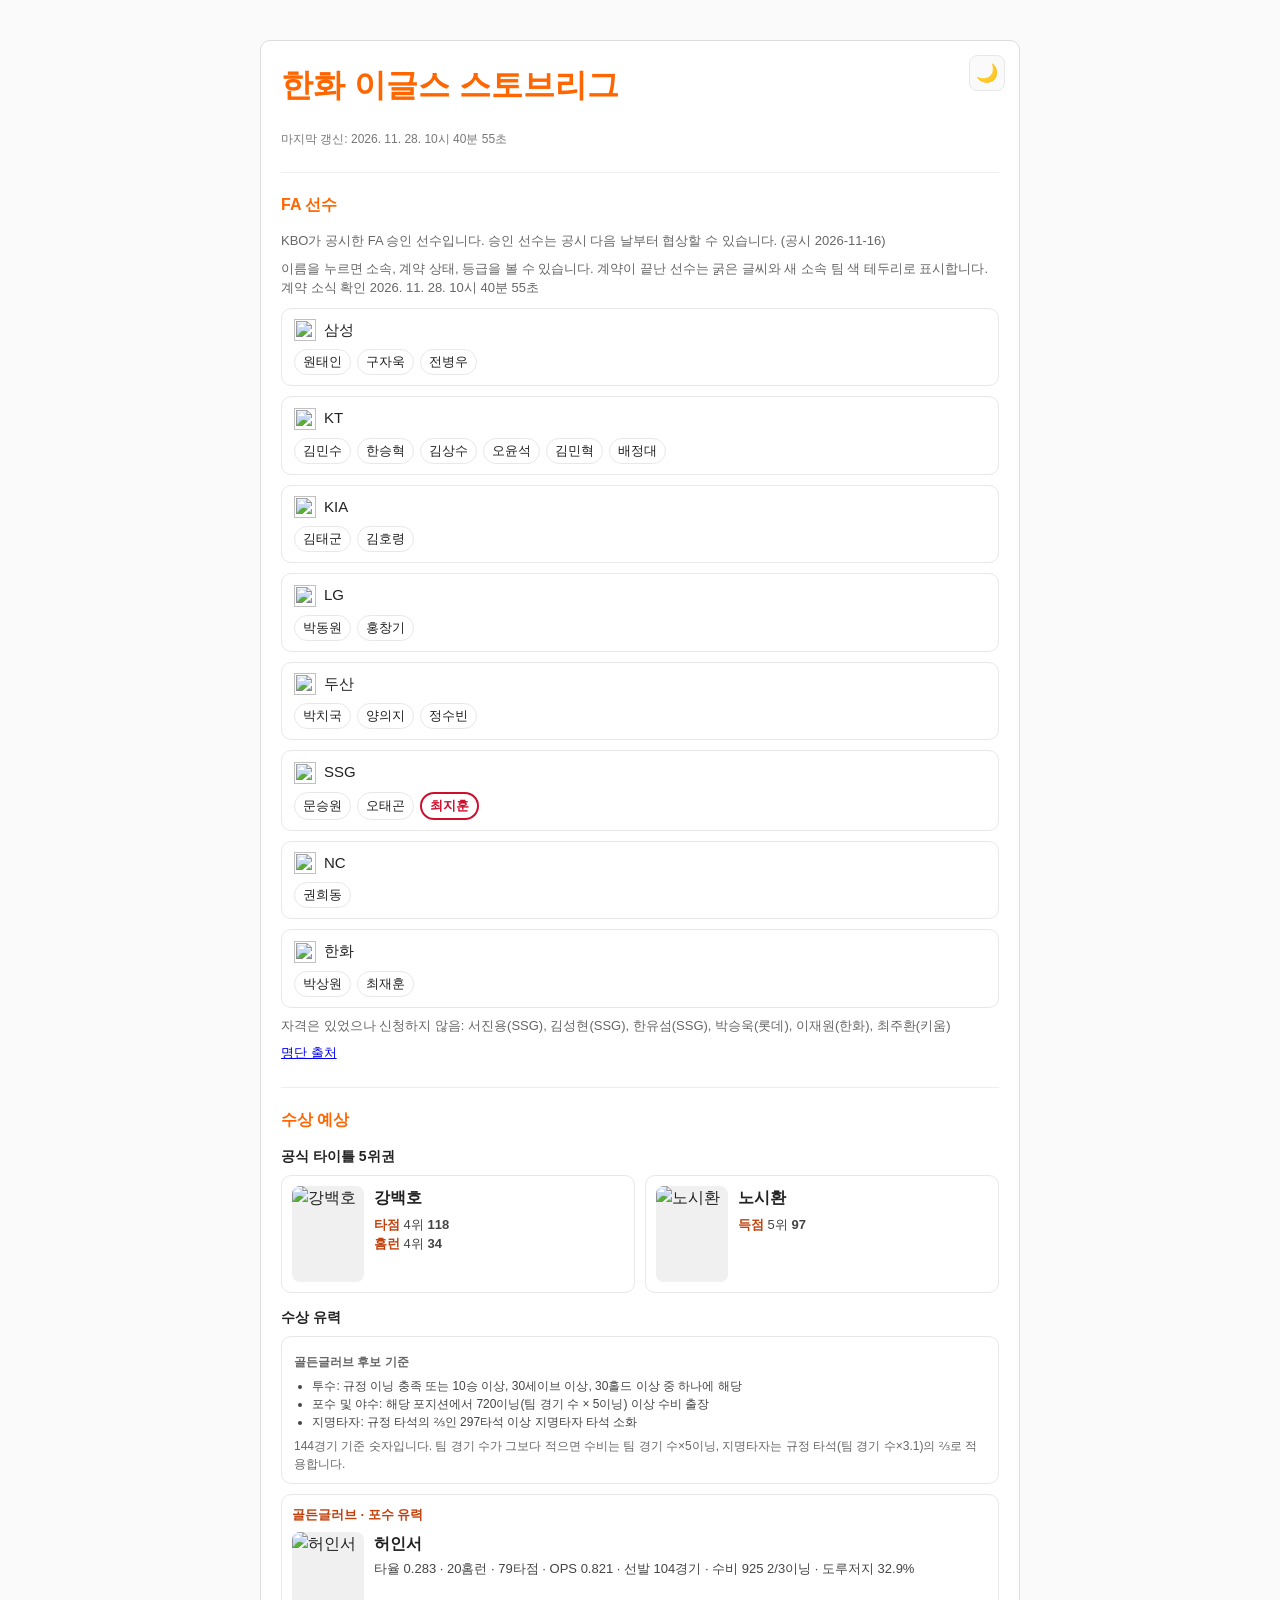
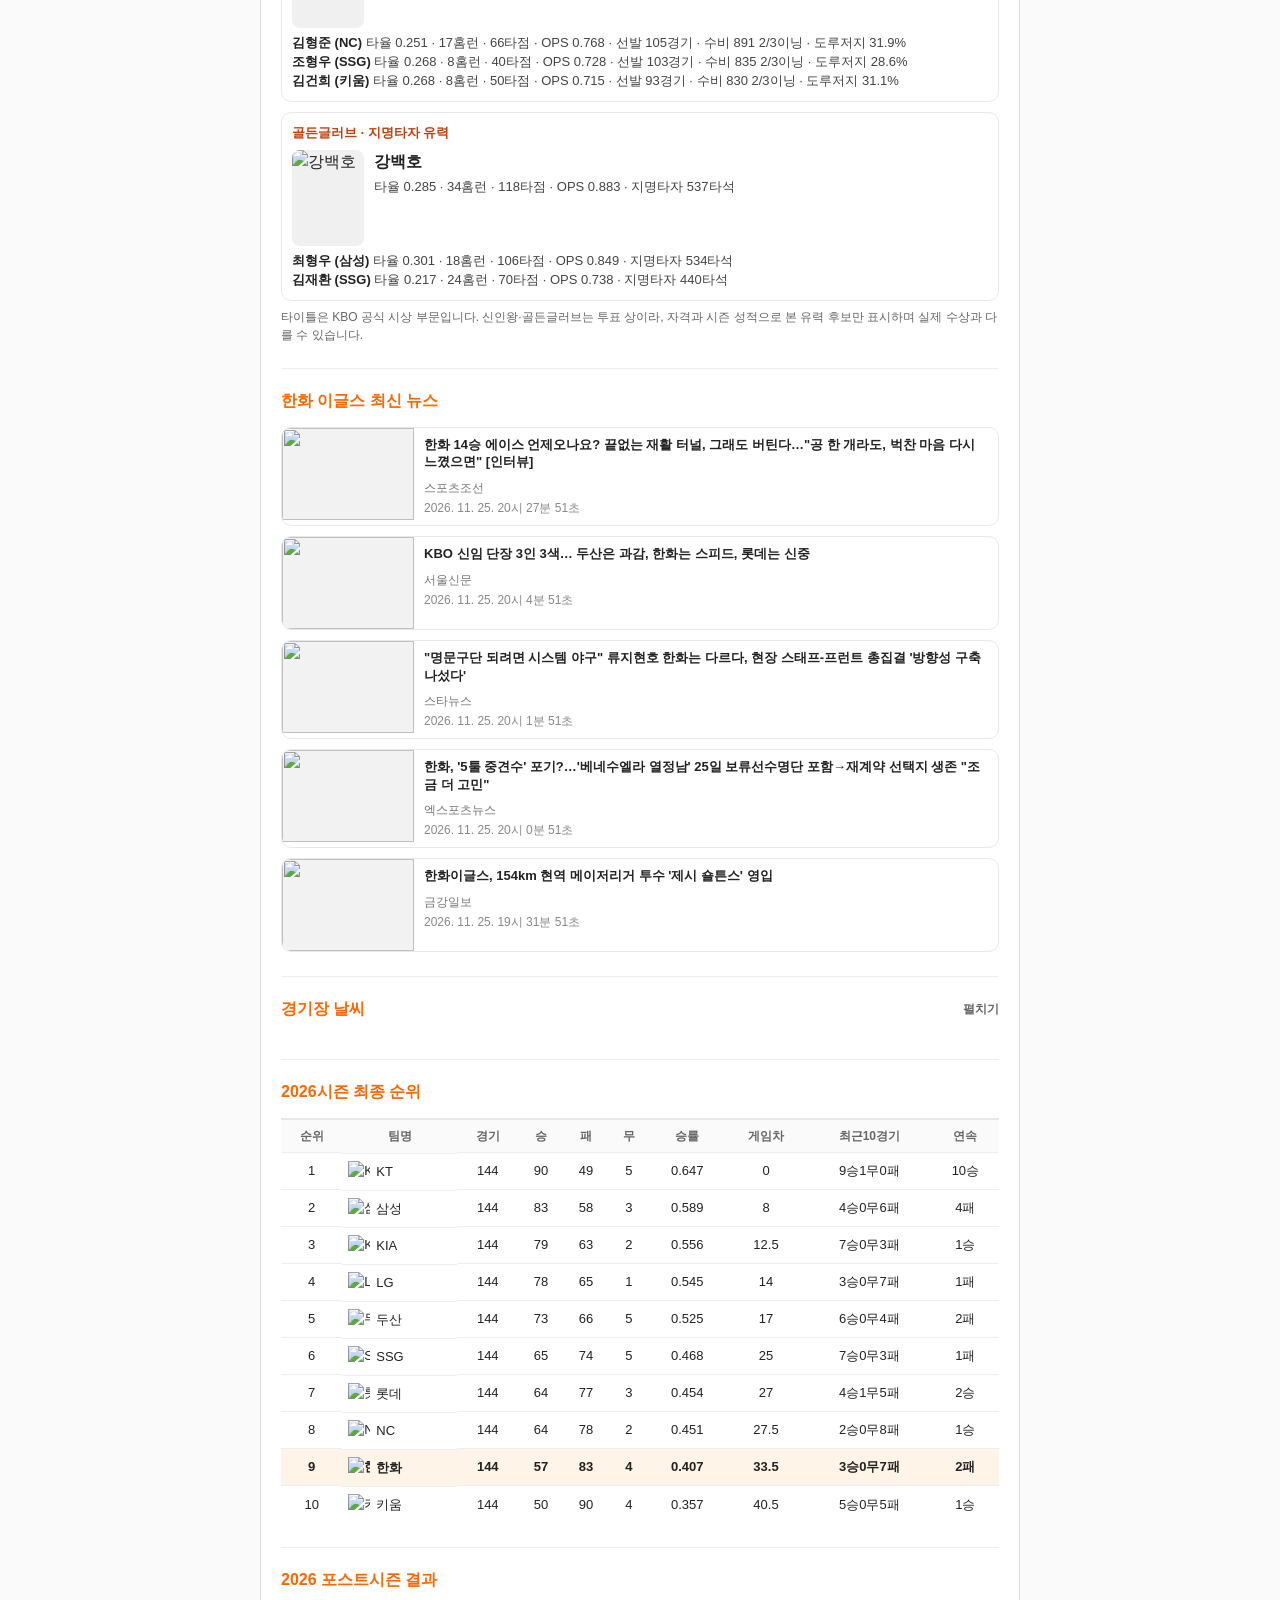
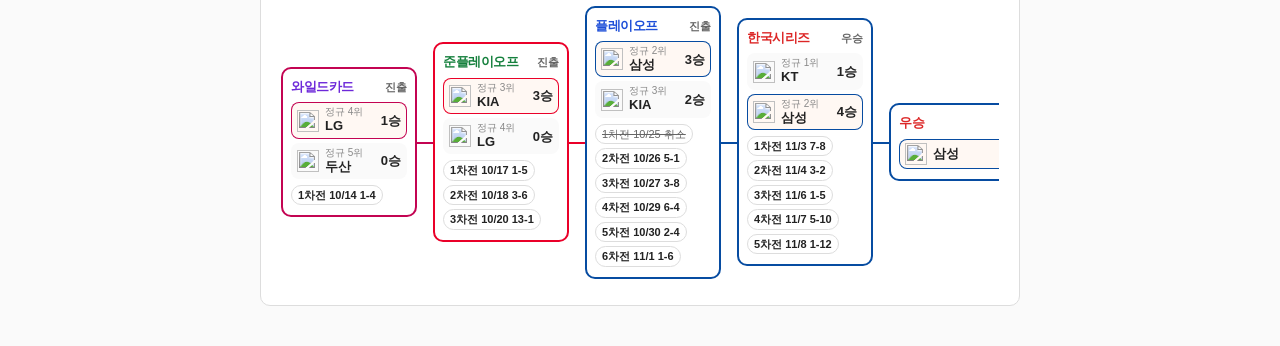
==== index.html @ 6fbb84a1 "chore: refresh next Hanwha game preview [skip site ci]" ====
<!DOCTYPE html>
<html lang="ko">
<head>
  <meta charset="UTF-8" />
  <meta name="viewport" content="width=device-width, initial-scale=1.0" />
  <meta name="color-scheme" content="light dark" />
  <script>
    (function () {
      try {
        var t = localStorage.getItem("hes-theme");
        if (t === "dark") document.documentElement.setAttribute("data-theme", "dark");
        else if (t !== "light" && window.matchMedia("(prefers-color-scheme: dark)").matches) document.documentElement.setAttribute("data-theme", "dark");
      } catch (e) {}
    })();
  </script>
  <title>한화 이글스 스토브리그</title>
  <meta property="og:type" content="website" />
  <meta property="og:title" content="한화 이글스 스토브리그" />
  <meta property="og:description" content="2026시즌 최종 순위, 포스트시즌 결과, FA 명단과 대전 구장 날씨" />
  <meta property="og:url" content="https://he-nextgame.vercel.app/" />
  <meta property="og:image" content="https://he-nextgame.vercel.app/thumbnail.png" />
  <meta property="og:site_name" content="한화 이글스 경기 알림" />
  <meta name="twitter:card" content="summary_large_image" />
  <meta name="twitter:title" content="한화 이글스 스토브리그" />
  <meta name="twitter:description" content="2026시즌 최종 순위, 포스트시즌 결과, FA 명단과 대전 구장 날씨" />
  <meta name="twitter:image" content="https://he-nextgame.vercel.app/thumbnail.png" />
  <link rel="stylesheet" href="./styles.css" />
  <!-- Vercel Web Analytics: https://vercel.com/docs/analytics/quickstart (enable in project → Analytics, then redeploy) -->
  <script>
    window.va = window.va || function () { (window.vaq = window.vaq || []).push(arguments); };
  </script>
  <script defer src="/_vercel/insights/script.js"></script>
</head>
<body>
  <main class="card">
    <button type="button" class="card-theme-toggle" aria-label="다크 모드로 전환" title="다크 모드">🌙</button>
    <h1>한화 이글스 경기정보</h1>
    <section id="game-content"></section>
    <!--<p class="share-note">
      카카오톡 공유 URL:
      <a href="https://saintpark90.github.io/HES/">https://saintpark90.github.io/HES/</a>
    </p>-->
  </main>

  <script>
    window.__NEXT_GAME__ = {"is_stove_league": true, "is_postseason": false, "season_id": "2026", "game_date_ymd": "2026-11-28", "stadium": "대전 한화생명볼파크", "team_rankings": [{"rank": "1", "team_name": "KT", "team_id": "KT", "games": "144", "wins": "90", "losses": "49", "draws": "5", "win_rate": "0.647", "games_behind": "0", "last10": "9승1무0패", "streak": "10승", "emblem": "https://6ptotvmi5753.edge.naverncp.com/KBO_IMAGE/emblem/regular/2026/emblem_KT.png"}, {"rank": "2", "team_name": "삼성", "team_id": "SS", "games": "144", "wins": "83", "losses": "58", "draws": "3", "win_rate": "0.589", "games_behind": "8", "last10": "4승0무6패", "streak": "4패", "emblem": "https://6ptotvmi5753.edge.naverncp.com/KBO_IMAGE/emblem/regular/2026/emblem_SS.png"}, {"rank": "3", "team_name": "KIA", "team_id": "HT", "games": "144", "wins": "79", "losses": "63", "draws": "2", "win_rate": "0.556", "games_behind": "12.5", "last10": "7승0무3패", "streak": "1승", "emblem": "https://6ptotvmi5753.edge.naverncp.com/KBO_IMAGE/emblem/regular/2026/emblem_HT.png"}, {"rank": "4", "team_name": "LG", "team_id": "LG", "games": "144", "wins": "78", "losses": "65", "draws": "1", "win_rate": "0.545", "games_behind": "14", "last10": "3승0무7패", "streak": "1패", "emblem": "https://6ptotvmi5753.edge.naverncp.com/KBO_IMAGE/emblem/regular/2026/emblem_LG.png"}, {"rank": "5", "team_name": "두산", "team_id": "OB", "games": "144", "wins": "73", "losses": "66", "draws": "5", "win_rate": "0.525", "games_behind": "17", "last10": "6승0무4패", "streak": "2패", "emblem": "https://6ptotvmi5753.edge.naverncp.com/KBO_IMAGE/emblem/regular/2026/emblem_OB.png"}, {"rank": "6", "team_name": "SSG", "team_id": "SK", "games": "144", "wins": "65", "losses": "74", "draws": "5", "win_rate": "0.468", "games_behind": "25", "last10": "7승0무3패", "streak": "1패", "emblem": "https://6ptotvmi5753.edge.naverncp.com/KBO_IMAGE/emblem/regular/2026/emblem_SK.png"}, {"rank": "7", "team_name": "롯데", "team_id": "LT", "games": "144", "wins": "64", "losses": "77", "draws": "3", "win_rate": "0.454", "games_behind": "27", "last10": "4승1무5패", "streak": "2승", "emblem": "https://6ptotvmi5753.edge.naverncp.com/KBO_IMAGE/emblem/regular/2026/emblem_LT.png"}, {"rank": "8", "team_name": "NC", "team_id": "NC", "games": "144", "wins": "64", "losses": "78", "draws": "2", "win_rate": "0.451", "games_behind": "27.5", "last10": "2승0무8패", "streak": "1승", "emblem": "https://6ptotvmi5753.edge.naverncp.com/KBO_IMAGE/emblem/regular/2026/emblem_NC.png"}, {"rank": "9", "team_name": "한화", "team_id": "HH", "games": "144", "wins": "57", "losses": "83", "draws": "4", "win_rate": "0.407", "games_behind": "33.5", "last10": "3승0무7패", "streak": "2패", "emblem": "https://6ptotvmi5753.edge.naverncp.com/KBO_IMAGE/emblem/regular/2026/emblem_HH.png"}, {"rank": "10", "team_name": "키움", "team_id": "WO", "games": "144", "wins": "50", "losses": "90", "draws": "4", "win_rate": "0.357", "games_behind": "40.5", "last10": "5승0무5패", "streak": "1승", "emblem": "https://6ptotvmi5753.edge.naverncp.com/KBO_IMAGE/emblem/regular/2026/emblem_WO.png"}], "team_rank_date": "2026.11.28", "weather_info": {"region": "대전 한화생명볼파크", "game_start_time": "", "hourly": [{"time_label": "20:00", "weather": "부분 흐림", "icon": "partly", "rain_probability": 5, "temperature": "3.8", "wind_speed": "3.4", "wind_gust": "9.3", "is_game_start": false}, {"time_label": "21:00", "weather": "대체로 맑음", "icon": "partly", "rain_probability": 0, "temperature": "3.5", "wind_speed": "3.3", "wind_gust": "9.1", "is_game_start": false}, {"time_label": "22:00", "weather": "부분 흐림", "icon": "partly", "rain_probability": 0, "temperature": "3.2", "wind_speed": "2.9", "wind_gust": "8.7", "is_game_start": false}, {"time_label": "23:00", "weather": "부분 흐림", "icon": "partly", "rain_probability": 0, "temperature": "3.2", "wind_speed": "2.7", "wind_gust": "8.2", "is_game_start": false}, {"time_label": "24:00", "weather": "부분 흐림", "icon": "partly", "rain_probability": 0, "temperature": "3.1", "wind_speed": "2.5", "wind_gust": "7.4", "is_game_start": false}], "game_progress_probability": 97, "dust": {"pm10": "6", "pm2_5": "5", "grade": "좋음"}, "cancel_warnings": [], "updated_at": "2026-11-28T19:32:15+09:00", "stove": true}, "latest_news": [{"title": "한화 14승 에이스 언제오나요? 끝없는 재활 터널, 그래도 버틴다…\"공 한 개라도, 벅찬 마음 다시 느꼈으면\" [인터뷰]", "url": "https://m.sports.naver.com/kbaseball/article/076/0004469873", "thumbnail": "https://imgnews.pstatic.net/image/origin/076/2026/11/26/4469873.jpg", "source_name": "스포츠조선", "published_at": "2026-11-26T05:27:51+09:00"}, {"title": "KBO 신임 단장 3인 3색… 두산은 과감, 한화는 스피드, 롯데는 신중", "url": "https://m.sports.naver.com/kbaseball/article/081/0003703305", "thumbnail": "https://imgnews.pstatic.net/image/origin/081/2026/11/26/3703305.jpg", "source_name": "서울신문", "published_at": "2026-11-26T05:04:51+09:00"}, {"title": "\"명문구단 되려면 시스템 야구\" 류지현호 한화는 다르다, 현장 스태프-프런트 총집결 '방향성 구축 나섰다'", "url": "https://m.sports.naver.com/kbaseball/article/108/0003490290", "thumbnail": "https://imgnews.pstatic.net/image/origin/108/2026/11/26/3490290.jpg", "source_name": "스타뉴스", "published_at": "2026-11-26T05:01:51+09:00"}, {"title": "한화, '5툴 중견수' 포기?…'베네수엘라 열정남' 25일 보류선수명단 포함→재계약 선택지 생존 \"조금 더 고민\"", "url": "https://m.sports.naver.com/kbaseball/article/311/0002084188", "thumbnail": "https://imgnews.pstatic.net/image/origin/311/2026/11/26/2084188.jpg", "source_name": "엑스포츠뉴스", "published_at": "2026-11-26T05:00:51+09:00"}, {"title": "한화이글스, 154km 현역 메이저리거 투수 '제시 숄튼스' 영입", "url": "https://www.ggilbo.com/news/articleView.html?idxno=1194734", "thumbnail": "https://imgnews.pstatic.net/image/origin/5356/2026/11/26/828260.jpg", "source_name": "금강일보", "published_at": "2026-11-26T04:31:51+09:00"}], "player_highlights": {"titles": [{"player_id": "68050", "name": "강백호", "image_url": "https://6ptotvmi5753.edge.naverncp.com/KBO_IMAGE/person/middle/2026/68050.jpg", "items": [{"label": "타점", "rank": 4, "value": "118"}, {"label": "홈런", "rank": 4, "value": "34"}]}, {"player_id": "69737", "name": "노시환", "image_url": "https://6ptotvmi5753.edge.naverncp.com/KBO_IMAGE/person/middle/2026/69737.jpg", "items": [{"label": "득점", "rank": 5, "value": "97"}]}], "awards": [{"kind": "골든글러브", "position": "포수", "player_id": "52764", "name": "허인서", "image_url": "https://6ptotvmi5753.edge.naverncp.com/KBO_IMAGE/person/middle/2026/52764.jpg", "summary": "타율 0.283 · 20홈런 · 79타점 · OPS 0.821 · 선발 104경기 · 수비 925 2/3이닝 · 도루저지 32.9%", "rivals": [{"name": "김형준", "team": "NC", "summary": "타율 0.251 · 17홈런 · 66타점 · OPS 0.768 · 선발 105경기 · 수비 891 2/3이닝 · 도루저지 31.9%"}, {"name": "조형우", "team": "SSG", "summary": "타율 0.268 · 8홈런 · 40타점 · OPS 0.728 · 선발 103경기 · 수비 835 2/3이닝 · 도루저지 28.6%"}, {"name": "김건희", "team": "키움", "summary": "타율 0.268 · 8홈런 · 50타점 · OPS 0.715 · 선발 93경기 · 수비 830 2/3이닝 · 도루저지 31.1%"}]}, {"kind": "골든글러브", "position": "지명타자", "player_id": "68050", "name": "강백호", "image_url": "https://6ptotvmi5753.edge.naverncp.com/KBO_IMAGE/person/middle/2026/68050.jpg", "summary": "타율 0.285 · 34홈런 · 118타점 · OPS 0.883 · 지명타자 537타석", "rivals": [{"name": "최형우", "team": "삼성", "summary": "타율 0.301 · 18홈런 · 106타점 · OPS 0.849 · 지명타자 534타석"}, {"name": "김재환", "team": "SSG", "summary": "타율 0.217 · 24홈런 · 70타점 · OPS 0.738 · 지명타자 440타석"}]}]}, "postseason_results": {"season": "2026", "series": [{"series": "WC", "label": "와일드카드", "summary": "LG 1승", "games": [{"series": "WC", "label": "와일드카드", "date": "2026-10-14", "game_time": "18:30", "stadium": "잠실", "away_team": "두산", "home_team": "LG", "away_score": "1", "home_score": "4", "status": "종료", "result": "홈승", "game_id": "20261014OBLG0"}]}, {"series": "SPO", "label": "준플레이오프", "summary": "KIA 3승", "games": [{"series": "SPO", "label": "준플레이오프", "date": "2026-10-17", "game_time": "14:00", "stadium": "광주", "away_team": "LG", "home_team": "KIA", "away_score": "1", "home_score": "5", "status": "종료", "result": "홈승", "game_id": "20261017LGHT0"}, {"series": "SPO", "label": "준플레이오프", "date": "2026-10-18", "game_time": "14:00", "stadium": "광주", "away_team": "LG", "home_team": "KIA", "away_score": "3", "home_score": "6", "status": "종료", "result": "홈승", "game_id": "20261018LGHT0"}, {"series": "SPO", "label": "준플레이오프", "date": "2026-10-20", "game_time": "18:30", "stadium": "잠실", "away_team": "KIA", "home_team": "LG", "away_score": "13", "home_score": "1", "status": "종료", "result": "원정승", "game_id": "20261020HTLG0"}]}, {"series": "PO", "label": "플레이오프", "summary": "삼성 3승 · KIA 2승", "games": [{"series": "PO", "label": "플레이오프", "date": "2026-10-25", "game_time": "14:00", "stadium": "대구", "away_team": "KIA", "home_team": "삼성", "away_score": "0", "home_score": "0", "status": "취소", "result": "우천취소", "game_id": "20261025HTSS0"}, {"series": "PO", "label": "플레이오프", "date": "2026-10-26", "game_time": "18:30", "stadium": "대구", "away_team": "KIA", "home_team": "삼성", "away_score": "5", "home_score": "1", "status": "종료", "result": "원정승", "game_id": "20261026HTSS0"}, {"series": "PO", "label": "플레이오프", "date": "2026-10-27", "game_time": "18:30", "stadium": "대구", "away_team": "KIA", "home_team": "삼성", "away_score": "3", "home_score": "8", "status": "종료", "result": "홈승", "game_id": "20261027HTSS0"}, {"series": "PO", "label": "플레이오프", "date": "2026-10-29", "game_time": "18:30", "stadium": "광주", "away_team": "삼성", "home_team": "KIA", "away_score": "6", "home_score": "4", "status": "종료", "result": "원정승", "game_id": "20261029SSHT0"}, {"series": "PO", "label": "플레이오프", "date": "2026-10-30", "game_time": "18:30", "stadium": "광주", "away_team": "삼성", "home_team": "KIA", "away_score": "2", "home_score": "4", "status": "종료", "result": "홈승", "game_id": "20261030SSHT0"}, {"series": "PO", "label": "플레이오프", "date": "2026-11-01", "game_time": "14:00", "stadium": "대구", "away_team": "KIA", "home_team": "삼성", "away_score": "1", "home_score": "6", "status": "종료", "result": "홈승", "game_id": "20261101HTSS0"}]}, {"series": "KS", "label": "한국시리즈", "summary": "삼성 4승 · KT 1승", "games": [{"series": "KS", "label": "한국시리즈", "date": "2026-11-03", "game_time": "18:30", "stadium": "수원", "away_team": "삼성", "home_team": "KT", "away_score": "7", "home_score": "8", "status": "종료", "result": "홈승", "game_id": "20261103SSKT0"}, {"series": "KS", "label": "한국시리즈", "date": "2026-11-04", "game_time": "18:30", "stadium": "수원", "away_team": "삼성", "home_team": "KT", "away_score": "3", "home_score": "2", "status": "종료", "result": "원정승", "game_id": "20261104SSKT0"}, {"series": "KS", "label": "한국시리즈", "date": "2026-11-06", "game_time": "18:30", "stadium": "대구", "away_team": "KT", "home_team": "삼성", "away_score": "1", "home_score": "5", "status": "종료", "result": "홈승", "game_id": "20261106KTSS0"}, {"series": "KS", "label": "한국시리즈", "date": "2026-11-07", "game_time": "14:00", "stadium": "대구", "away_team": "KT", "home_team": "삼성", "away_score": "5", "home_score": "10", "status": "종료", "result": "홈승", "game_id": "20261107KTSS0"}, {"series": "KS", "label": "한국시리즈", "date": "2026-11-08", "game_time": "14:00", "stadium": "대구", "away_team": "KT", "home_team": "삼성", "away_score": "1", "home_score": "12", "status": "종료", "result": "홈승", "game_id": "20261108KTSS0"}]}]}, "fa_players": {"announced_on": "2026-11-16", "source_title": "2027 프로야구 FA 협상 시작…‘1호 계약’ 주인공은 누구?", "source_url": "https://www.etoday.co.kr/news/view/2648940", "players": [{"name": "원태인", "team": "삼성", "grade": "A", "team_id": "SS", "emblem": "https://6ptotvmi5753.edge.naverncp.com/KBO_IMAGE/emblem/regular/2026/emblem_SS.png", "status": "협상 중", "signed": false, "signed_team": "", "signed_team_id": "", "signed_emblem": "", "years": "", "total": "", "signing_bonus": "", "salary": "", "option": "", "contract_source_url": "", "contract_source_title": "", "contract_detail": "", "player_id": "69446", "image_url": "https://6ptotvmi5753.edge.naverncp.com/KBO_IMAGE/person/middle/2026/69446.jpg"}, {"name": "구자욱", "team": "삼성", "grade": "A", "team_id": "SS", "emblem": "https://6ptotvmi5753.edge.naverncp.com/KBO_IMAGE/emblem/regular/2026/emblem_SS.png", "status": "협상 중", "signed": false, "signed_team": "", "signed_team_id": "", "signed_emblem": "", "years": "", "total": "", "signing_bonus": "", "salary": "", "option": "", "contract_source_url": "", "contract_source_title": "", "contract_detail": "", "player_id": "62404", "image_url": "https://6ptotvmi5753.edge.naverncp.com/KBO_IMAGE/person/middle/2026/62404.jpg"}, {"name": "전병우", "team": "삼성", "grade": "C", "team_id": "SS", "emblem": "https://6ptotvmi5753.edge.naverncp.com/KBO_IMAGE/emblem/regular/2026/emblem_SS.png", "status": "협상 중", "signed": false, "signed_team": "", "signed_team_id": "", "signed_emblem": "", "years": "", "total": "", "signing_bonus": "", "salary": "", "option": "", "contract_source_url": "", "contract_source_title": "", "contract_detail": "", "player_id": "65586", "image_url": "https://6ptotvmi5753.edge.naverncp.com/KBO_IMAGE/person/middle/2026/65586.jpg"}, {"name": "김민수", "team": "KT", "grade": "B", "team_id": "KT", "emblem": "https://6ptotvmi5753.edge.naverncp.com/KBO_IMAGE/emblem/regular/2026/emblem_KT.png", "status": "협상 중", "signed": false, "signed_team": "", "signed_team_id": "", "signed_emblem": "", "years": "", "total": "", "signing_bonus": "", "salary": "", "option": "", "contract_source_url": "", "contract_source_title": "", "contract_detail": "", "player_id": "65048", "image_url": "https://6ptotvmi5753.edge.naverncp.com/KBO_IMAGE/person/middle/2026/65048.jpg"}, {"name": "한승혁", "team": "KT", "grade": "B", "team_id": "KT", "emblem": "https://6ptotvmi5753.edge.naverncp.com/KBO_IMAGE/emblem/regular/2026/emblem_KT.png", "status": "협상 중", "signed": false, "signed_team": "", "signed_team_id": "", "signed_emblem": "", "years": "", "total": "", "signing_bonus": "", "salary": "", "option": "", "contract_source_url": "", "contract_source_title": "", "contract_detail": "", "player_id": "61666", "image_url": "https://6ptotvmi5753.edge.naverncp.com/KBO_IMAGE/person/middle/2026/61666.jpg"}, {"name": "김상수", "team": "KT", "grade": "C", "team_id": "KT", "emblem": "https://6ptotvmi5753.edge.naverncp.com/KBO_IMAGE/emblem/regular/2026/emblem_KT.png", "status": "협상 중", "signed": false, "signed_team": "", "signed_team_id": "", "signed_emblem": "", "years": "", "total": "", "signing_bonus": "", "salary": "", "option": "", "contract_source_url": "", "contract_source_title": "", "contract_detail": "", "player_id": "79402", "image_url": "https://6ptotvmi5753.edge.naverncp.com/KBO_IMAGE/person/middle/2026/79402.jpg"}, {"name": "오윤석", "team": "KT", "grade": "B", "team_id": "KT", "emblem": "https://6ptotvmi5753.edge.naverncp.com/KBO_IMAGE/emblem/regular/2026/emblem_KT.png", "status": "협상 중", "signed": false, "signed_team": "", "signed_team_id": "", "signed_emblem": "", "years": "", "total": "", "signing_bonus": "", "salary": "", "option": "", "contract_source_url": "", "contract_source_title": "", "contract_detail": "", "player_id": "64504", "image_url": "https://6ptotvmi5753.edge.naverncp.com/KBO_IMAGE/person/middle/2026/64504.jpg"}, {"name": "김민혁", "team": "KT", "grade": "A", "team_id": "KT", "emblem": "https://6ptotvmi5753.edge.naverncp.com/KBO_IMAGE/emblem/regular/2026/emblem_KT.png", "status": "협상 중", "signed": false, "signed_team": "", "signed_team_id": "", "signed_emblem": "", "years": "", "total": "", "signing_bonus": "", "salary": "", "option": "", "contract_source_url": "", "contract_source_title": "", "contract_detail": "", "player_id": "64004", "image_url": "https://6ptotvmi5753.edge.naverncp.com/KBO_IMAGE/person/middle/2026/64004.jpg"}, {"name": "배정대", "team": "KT", "grade": "A", "team_id": "KT", "emblem": "https://6ptotvmi5753.edge.naverncp.com/KBO_IMAGE/emblem/regular/2026/emblem_KT.png", "status": "협상 중", "signed": false, "signed_team": "", "signed_team_id": "", "signed_emblem": "", "years": "", "total": "", "signing_bonus": "", "salary": "", "option": "", "contract_source_url": "", "contract_source_title": "", "contract_detail": "", "player_id": "64166", "image_url": "https://6ptotvmi5753.edge.naverncp.com/KBO_IMAGE/person/middle/2026/64166.jpg"}, {"name": "김태군", "team": "KIA", "grade": "B", "team_id": "HT", "emblem": "https://6ptotvmi5753.edge.naverncp.com/KBO_IMAGE/emblem/regular/2026/emblem_HT.png", "status": "협상 중", "signed": false, "signed_team": "", "signed_team_id": "", "signed_emblem": "", "years": "", "total": "", "signing_bonus": "", "salary": "", "option": "", "contract_source_url": "", "contract_source_title": "", "contract_detail": "", "player_id": "78122", "image_url": "https://6ptotvmi5753.edge.naverncp.com/KBO_IMAGE/person/middle/2026/78122.jpg"}, {"name": "김호령", "team": "KIA", "grade": "C", "team_id": "HT", "emblem": "https://6ptotvmi5753.edge.naverncp.com/KBO_IMAGE/emblem/regular/2026/emblem_HT.png", "status": "협상 중", "signed": false, "signed_team": "", "signed_team_id": "", "signed_emblem": "", "years": "", "total": "", "signing_bonus": "", "salary": "", "option": "", "contract_source_url": "", "contract_source_title": "", "contract_detail": "", "player_id": "65653", "image_url": "https://6ptotvmi5753.edge.naverncp.com/KBO_IMAGE/person/middle/2026/65653.jpg"}, {"name": "박동원", "team": "LG", "grade": "B", "team_id": "LG", "emblem": "https://6ptotvmi5753.edge.naverncp.com/KBO_IMAGE/emblem/regular/2026/emblem_LG.png", "status": "협상 중", "signed": false, "signed_team": "", "signed_team_id": "", "signed_emblem": "", "years": "", "total": "", "signing_bonus": "", "salary": "", "option": "", "contract_source_url": "", "contract_source_title": "", "contract_detail": "", "player_id": "79365", "image_url": "https://6ptotvmi5753.edge.naverncp.com/KBO_IMAGE/person/middle/2026/79365.jpg"}, {"name": "홍창기", "team": "LG", "grade": "A", "team_id": "LG", "emblem": "https://6ptotvmi5753.edge.naverncp.com/KBO_IMAGE/emblem/regular/2026/emblem_LG.png", "status": "협상 중", "signed": false, "signed_team": "", "signed_team_id": "", "signed_emblem": "", "years": "", "total": "", "signing_bonus": "", "salary": "", "option": "", "contract_source_url": "", "contract_source_title": "", "contract_detail": "", "player_id": "66108", "image_url": "https://6ptotvmi5753.edge.naverncp.com/KBO_IMAGE/person/middle/2026/66108.jpg"}, {"name": "박치국", "team": "두산", "grade": "B", "team_id": "OB", "emblem": "https://6ptotvmi5753.edge.naverncp.com/KBO_IMAGE/emblem/regular/2026/emblem_OB.png", "status": "협상 중", "signed": false, "signed_team": "", "signed_team_id": "", "signed_emblem": "", "years": "", "total": "", "signing_bonus": "", "salary": "", "option": "", "contract_source_url": "", "contract_source_title": "", "contract_detail": "", "player_id": "67266", "image_url": "https://6ptotvmi5753.edge.naverncp.com/KBO_IMAGE/person/middle/2026/67266.jpg"}, {"name": "양의지", "team": "두산", "grade": "C", "team_id": "OB", "emblem": "https://6ptotvmi5753.edge.naverncp.com/KBO_IMAGE/emblem/regular/2026/emblem_OB.png", "status": "협상 중", "signed": false, "signed_team": "", "signed_team_id": "", "signed_emblem": "", "years": "", "total": "", "signing_bonus": "", "salary": "", "option": "", "contract_source_url": "", "contract_source_title": "", "contract_detail": "", "player_id": "76232", "image_url": "https://6ptotvmi5753.edge.naverncp.com/KBO_IMAGE/person/middle/2026/76232.jpg"}, {"name": "정수빈", "team": "두산", "grade": "B", "team_id": "OB", "emblem": "https://6ptotvmi5753.edge.naverncp.com/KBO_IMAGE/emblem/regular/2026/emblem_OB.png", "status": "협상 중", "signed": false, "signed_team": "", "signed_team_id": "", "signed_emblem": "", "years": "", "total": "", "signing_bonus": "", "salary": "", "option": "", "contract_source_url": "", "contract_source_title": "", "contract_detail": "", "player_id": "79231", "image_url": "https://6ptotvmi5753.edge.naverncp.com/KBO_IMAGE/person/middle/2026/79231.jpg"}, {"name": "문승원", "team": "SSG", "grade": "C", "team_id": "SK", "emblem": "https://6ptotvmi5753.edge.naverncp.com/KBO_IMAGE/emblem/regular/2026/emblem_SK.png", "status": "협상 중", "signed": false, "signed_team": "", "signed_team_id": "", "signed_emblem": "", "years": "", "total": "", "signing_bonus": "", "salary": "", "option": "", "contract_source_url": "", "contract_source_title": "", "contract_detail": "", "player_id": "62869", "image_url": "https://6ptotvmi5753.edge.naverncp.com/KBO_IMAGE/person/middle/2026/62869.jpg"}, {"name": "오태곤", "team": "SSG", "grade": "C", "team_id": "SK", "emblem": "https://6ptotvmi5753.edge.naverncp.com/KBO_IMAGE/emblem/regular/2026/emblem_SK.png", "status": "협상 중", "signed": false, "signed_team": "", "signed_team_id": "", "signed_emblem": "", "years": "", "total": "", "signing_bonus": "", "salary": "", "option": "", "contract_source_url": "", "contract_source_title": "", "contract_detail": "", "player_id": "60558", "image_url": "https://6ptotvmi5753.edge.naverncp.com/KBO_IMAGE/person/middle/2026/60558.jpg"}, {"name": "최지훈", "team": "SSG", "grade": "B", "team_id": "SK", "emblem": "https://6ptotvmi5753.edge.naverncp.com/KBO_IMAGE/emblem/regular/2026/emblem_SK.png", "status": "계약 완료", "signed": true, "signed_team": "SSG", "signed_team_id": "SK", "signed_emblem": "https://6ptotvmi5753.edge.naverncp.com/KBO_IMAGE/emblem/regular/2026/emblem_SK.png", "years": "4년", "total": "67억원", "signing_bonus": "38억원", "salary": "20억원", "option": "9억원", "contract_source_url": "https://www.starnewskorea.com/sports/2026/11/25/2026112515141454498", "contract_source_title": "'와' 김하성 야구 재벌이네! MLB 누적 900억 돌파→1년 연봉이 최지훈 4...", "contract_detail": "최지훈은 지난 18일 원소속팀 SSG와 4년 총액 67억 원(계약금 38억 원·연봉 20억 원·옵션 9억 원)에 도장을 찍", "player_id": "50854", "image_url": "https://6ptotvmi5753.edge.naverncp.com/KBO_IMAGE/person/middle/2026/50854.jpg"}, {"name": "권희동", "team": "NC", "grade": "B", "team_id": "NC", "emblem": "https://6ptotvmi5753.edge.naverncp.com/KBO_IMAGE/emblem/regular/2026/emblem_NC.png", "status": "협상 중", "signed": false, "signed_team": "", "signed_team_id": "", "signed_emblem": "", "years": "", "total": "", "signing_bonus": "", "salary": "", "option": "", "contract_source_url": "", "contract_source_title": "", "contract_detail": "", "player_id": "63963", "image_url": "https://6ptotvmi5753.edge.naverncp.com/KBO_IMAGE/person/middle/2026/63963.jpg"}, {"name": "박상원", "team": "한화", "grade": "A", "team_id": "HH", "emblem": "https://6ptotvmi5753.edge.naverncp.com/KBO_IMAGE/emblem/regular/2026/emblem_HH.png", "status": "협상 중", "signed": false, "signed_team": "", "signed_team_id": "", "signed_emblem": "", "years": "", "total": "", "signing_bonus": "", "salary": "", "option": "", "contract_source_url": "", "contract_source_title": "", "contract_detail": "", "player_id": "67703", "image_url": "https://6ptotvmi5753.edge.naverncp.com/KBO_IMAGE/person/middle/2026/67703.jpg"}, {"name": "최재훈", "team": "한화", "grade": "B", "team_id": "HH", "emblem": "https://6ptotvmi5753.edge.naverncp.com/KBO_IMAGE/emblem/regular/2026/emblem_HH.png", "status": "협상 중", "signed": false, "signed_team": "", "signed_team_id": "", "signed_emblem": "", "years": "", "total": "", "signing_bonus": "", "salary": "", "option": "", "contract_source_url": "", "contract_source_title": "", "contract_detail": "", "player_id": "78288", "image_url": "https://6ptotvmi5753.edge.naverncp.com/KBO_IMAGE/person/middle/2026/78288.jpg"}], "declined": [{"name": "서진용", "team": "SSG", "team_id": "SK", "emblem": "https://6ptotvmi5753.edge.naverncp.com/KBO_IMAGE/emblem/regular/2026/emblem_SK.png", "status": "미신청", "signed": false}, {"name": "김성현", "team": "SSG", "team_id": "SK", "emblem": "https://6ptotvmi5753.edge.naverncp.com/KBO_IMAGE/emblem/regular/2026/emblem_SK.png", "status": "미신청", "signed": false}, {"name": "한유섬", "team": "SSG", "team_id": "SK", "emblem": "https://6ptotvmi5753.edge.naverncp.com/KBO_IMAGE/emblem/regular/2026/emblem_SK.png", "status": "미신청", "signed": false}, {"name": "박승욱", "team": "롯데", "team_id": "LT", "emblem": "https://6ptotvmi5753.edge.naverncp.com/KBO_IMAGE/emblem/regular/2026/emblem_LT.png", "status": "미신청", "signed": false}, {"name": "이재원", "team": "한화", "team_id": "HH", "emblem": "https://6ptotvmi5753.edge.naverncp.com/KBO_IMAGE/emblem/regular/2026/emblem_HH.png", "status": "미신청", "signed": false}, {"name": "최주환", "team": "키움", "team_id": "WO", "emblem": "https://6ptotvmi5753.edge.naverncp.com/KBO_IMAGE/emblem/regular/2026/emblem_WO.png", "status": "미신청", "signed": false}], "note": "KBO가 공시한 FA 승인 선수입니다. 승인 선수는 공시 다음 날부터 협상할 수 있습니다.", "contract_checked_at": "2026-11-28T19:40:55+09:00"}, "eagles_tv": {"highlight": {"title": "", "url": "https://www.youtube.com/watch?v=lygBM9FRBd4", "published_at": "", "video_id": "lygBM9FRBd4", "thumbnail": "https://i.ytimg.com/vi/lygBM9FRBd4/hqdefault.jpg"}, "oiyu": {"title": "신인 강건우 4이닝 2K! 두 번의 빅이닝으로 13득점 폭발(10.05)", "url": "https://www.youtube.com/watch?v=gJnLOmD9nNQ", "published_at": "2026-10-05T12:56:51+00:00", "video_id": "gJnLOmD9nNQ", "thumbnail": "https://i4.ytimg.com/vi/gJnLOmD9nNQ/hqdefault.jpg"}}};
    window.__UPDATED_AT__ = "2026-11-28T19:40:55+09:00";
  </script>
  <script src="./script.js"></script>
</body>
</html>
---- styles.css ----
:root {
  --hes-bg-page: #fafafa;
  --hes-bg-card: #ffffff;
  --hes-bg-elevated: #ffffff;
  --hes-bg-muted: #fafafa;
  --hes-bg-accent: #fff8f3;
  --hes-bg-hanwha: #fff4e8;
  --hes-border: #dddddd;
  --hes-border-subtle: #eeeeee;
  --hes-border-strong: #e8e8e8;
  --hes-text: #222222;
  --hes-text-secondary: #444444;
  --hes-text-muted: #666666;
  --hes-text-subtle: #888888;
  --hes-text-faint: #777777;
  --hes-accent: #ff6600;
  --hes-accent-soft: #d14000;
  --hes-link: #0057c2;
  --hes-sched-win-bg: #e3edff;
  --hes-sched-loss-bg: #ffe3d8;
  --hes-sched-draw-bg: #f5f5f5;
  --hes-sched-home-border: #ff8a3d;
  --hes-sched-border: #ededed;
  --hes-sched-sat: #1f57bf;
  --hes-sched-sun: #d24a13;
  --hes-result-win: #1f57bf;
  --hes-result-loss: #d24a13;
  --hes-result-live: #cc0015;
  --hes-ps-wc-bg: #efe4ff;
  --hes-ps-spo-bg: #e3f6e6;
  --hes-ps-po-bg: #dce9ff;
  --hes-ps-ks-bg: #ffe4e4;
  --hes-ps-wc-text: #6d28d9;
  --hes-ps-spo-text: #15803d;
  --hes-ps-po-text: #1d4ed8;
  --hes-ps-ks-text: #dc2626;
}

html[data-theme="dark"] {
  color-scheme: dark;
  --hes-bg-page: #121212;
  --hes-bg-card: #1e1e1e;
  --hes-bg-elevated: #2a2a2a;
  --hes-bg-muted: #333333;
  --hes-bg-accent: #2a221c;
  --hes-bg-hanwha: #4a3520;
  --hes-border: #4a4a4a;
  --hes-border-subtle: #3d3d3d;
  --hes-border-strong: #555555;
  --hes-text: #f2f2f2;
  --hes-text-secondary: #e4e4e4;
  --hes-text-muted: #cccccc;
  --hes-text-subtle: #b8b8b8;
  --hes-text-faint: #aaaaaa;
  --hes-accent: #ff8533;
  --hes-accent-soft: #ff9a66;
  --hes-link: #7eb6ff;
  --hes-sched-win-bg: #1e3a5f;
  --hes-sched-loss-bg: #4a2820;
  --hes-sched-draw-bg: #353535;
  --hes-sched-home-border: #ff9955;
  --hes-sched-border: #5c5c5c;
  --hes-sched-sat: #8eb8ff;
  --hes-sched-sun: #ff9a7a;
  --hes-result-win: #8eb8ff;
  --hes-result-loss: #ff9a7a;
  --hes-result-live: #ff7a8a;
  --hes-ps-wc-bg: #3a2a52;
  --hes-ps-spo-bg: #1c3f2c;
  --hes-ps-po-bg: #1a3a66;
  --hes-ps-ks-bg: #5a2428;
  --hes-ps-wc-text: #d8b4fe;
  --hes-ps-spo-text: #86efac;
  --hes-ps-po-text: #93c5fd;
  --hes-ps-ks-text: #fca5a5;
}

body {
  font-family: Arial, sans-serif;
  max-width: 760px;
  margin: 40px auto;
  padding: 0 16px;
  line-height: 1.5;
  background: var(--hes-bg-page);
  color: var(--hes-text);
}

.card {
  position: relative;
  border: 1px solid var(--hes-border);
  border-radius: 10px;
  padding: 20px;
  background: var(--hes-bg-card);
}

.card-theme-toggle {
  position: absolute;
  top: 14px;
  right: 14px;
  z-index: 2;
  width: 36px;
  height: 36px;
  padding: 0;
  border: 1px solid var(--hes-border-strong);
  border-radius: 8px;
  background: var(--hes-bg-muted);
  font-size: 18px;
  line-height: 1;
  cursor: pointer;
}

.card-theme-toggle:hover {
  filter: brightness(0.96);
}

html[data-theme="dark"] .card-theme-toggle:hover {
  filter: brightness(1.12);
}

h1 {
  margin-top: 0;
  padding-right: 44px;
  color: var(--hes-accent);
}

#game-content {
  color: var(--hes-text);
}

.updated-at {
  margin-bottom: 10px;
  font-size: 12px;
  color: var(--hes-text-faint);
}

.live-header {
  border: 1px solid var(--hes-border-strong);
  border-radius: 12px;
  padding: 10px 12px;
  margin-bottom: 14px;
  background: var(--hes-bg-accent);
  color: var(--hes-text);
  display: grid;
  grid-template-columns: 1fr auto 1fr;
  gap: 8px;
  align-items: center;
}

.live-team {
  display: flex;
  align-items: center;
  gap: 6px;
  font-weight: 700;
}

.live-team:last-of-type {
  justify-content: flex-end;
}

.live-emblem {
  width: 26px;
  height: 26px;
  object-fit: contain;
}

.live-score-wrap {
  text-align: center;
}

.live-score {
  font-size: 24px;
  font-weight: 800;
  line-height: 1;
}

.live-inning {
  margin-top: 3px;
  font-size: 12px;
  color: #a64e22;
}

.live-header--cancelled {
  background: var(--hes-bg);
}

.live-inning--cancelled {
  color: #888;
  font-weight: 700;
}

.live-players {
  grid-column: 1 / -1;
  display: flex;
  justify-content: space-between;
  gap: 8px;
  font-size: 12px;
  color: #6a381d;
}

.live-sync-note {
  grid-column: 1 / -1;
  margin-top: 4px;
  padding-top: 6px;
  border-top: 1px dashed #f3c5a5;
  font-size: 11px;
  color: #8a4a22;
  text-align: center;
}

.row {
  margin: 8px 0;
}

.label {
  display: inline-block;
  width: 150px;
  font-weight: bold;
  color: var(--hes-text);
}

.sub {
  margin-top: 16px;
  padding-top: 12px;
  border-top: 1px solid var(--hes-border-subtle);
  color: var(--hes-text-secondary);
}

/* 경기 메타 + 선발 카드: .game-meta-pitcher-layout — PC에서 한 줄(주석: 아래 @media) */

.game-meta-cols {
  border: 1px solid var(--hes-border-strong);
  border-radius: 10px;
  padding: 12px;
  background: var(--hes-bg-elevated);
  color: var(--hes-text);
}

.row--matchup .matchup-value {
  display: inline-flex;
  align-items: center;
  flex-wrap: wrap;
  gap: 4px 6px;
  vertical-align: middle;
}

.matchup-emblem {
  width: 22px;
  height: 22px;
  object-fit: contain;
}

.matchup-vs {
  color: var(--hes-text-subtle);
  font-weight: 600;
}

.matchup-team {
  font-weight: 600;
}

.ps-series-name {
  font-weight: 800;
}

@media (max-width: 767px) {
  .game-meta-cols--ps .row {
    display: flex;
    align-items: baseline;
    gap: 8px;
  }

  .game-meta-cols--ps .label {
    flex: 0 0 5.4em;
    width: auto;
  }

  .game-meta-cols--ps .row-value,
  .game-meta-cols--ps .matchup-value {
    min-width: 0;
    flex: 1;
  }
}

.ps-team-grid {
  display: grid;
  grid-template-columns: 1fr 1fr;
  gap: 10px;
}

.ps-team-card {
  border: 1px solid var(--hes-border-strong);
  border-radius: 10px;
  background: var(--hes-bg-elevated);
  color: var(--hes-text);
  padding: 14px 10px 12px;
  display: flex;
  flex-direction: column;
  align-items: center;
  text-align: center;
  gap: 4px;
  min-width: 0;
}

.ps-team-emblem {
  width: 76px;
  height: 76px;
  object-fit: contain;
  margin-bottom: 4px;
}

.ps-team-side {
  font-size: 12px;
  color: var(--hes-text-muted);
}

.ps-team-name {
  margin: 0;
  font-size: 18px;
  line-height: 1.3;
  overflow-wrap: anywhere;
}

.ps-team-meta {
  font-size: 13px;
  color: var(--hes-text-secondary);
  line-height: 1.4;
}

.ps-team-record {
  font-size: 13px;
  font-weight: 700;
  color: var(--hes-text);
  line-height: 1.4;
  white-space: nowrap;
}

.ps-bracket-scroll {
  overflow-x: auto;
  padding-bottom: 6px;
}

.ps-bracket-board {
  display: flex;
  align-items: stretch;
  gap: 16px;
  min-width: 560px;
}

.ps-bracket-col {
  --ps-line: var(--hes-border-strong);
  position: relative;
  flex: 1 1 0;
  min-width: 136px;
  display: flex;
  align-items: center;
}

.ps-bracket-col--wc { --ps-line: var(--hes-ps-wc-text); }
.ps-bracket-col--spo { --ps-line: var(--hes-ps-spo-text); }
.ps-bracket-col--po { --ps-line: var(--hes-ps-po-text); }
.ps-bracket-col--ks { --ps-line: var(--hes-ps-ks-text); }

.ps-bracket-col--team-hh { --ps-line: #ff6600; }
.ps-bracket-col--team-ob { --ps-line: #1a2f6b; }
.ps-bracket-col--team-ss { --ps-line: #074ca1; }
.ps-bracket-col--team-lt { --ps-line: #d50427; }
.ps-bracket-col--team-sk { --ps-line: #ce0e2d; }
.ps-bracket-col--team-wo { --ps-line: #820024; }
.ps-bracket-col--team-lg { --ps-line: #c30452; }
.ps-bracket-col--team-kt { --ps-line: #111111; }
.ps-bracket-col--team-ht { --ps-line: #ea0029; }
.ps-bracket-col--team-nc { --ps-line: #315288; }

.ps-bracket-col--linked::after {
  content: "";
  position: absolute;
  right: -16px;
  top: 50%;
  width: 16px;
  border-top: 2px solid var(--ps-line);
}

.ps-bracket-card {
  width: 100%;
  min-width: 0;
  border: 2px solid var(--ps-line);
  border-radius: 10px;
  background: var(--hes-bg-elevated);
  padding: 8px 8px 10px;
  display: flex;
  flex-direction: column;
  gap: 6px;
}

.ps-bracket-head {
  display: flex;
  align-items: baseline;
  justify-content: space-between;
  gap: 6px;
}

.ps-bracket-series {
  font-size: 13px;
  font-weight: 800;
  letter-spacing: -0.03em;
}

.ps-bracket-state {
  flex: 0 0 auto;
  font-size: 11px;
  font-weight: 700;
  color: var(--hes-text-muted);
}

.ps-bracket-col--current .ps-bracket-state {
  color: var(--ps-line);
}

.ps-bracket-teams {
  display: flex;
  flex-direction: column;
  gap: 4px;
}

.ps-bracket-team {
  display: grid;
  grid-template-columns: 22px minmax(0, 1fr) auto;
  grid-template-rows: auto auto;
  column-gap: 6px;
  align-items: center;
  padding: 4px 6px;
  border-radius: 8px;
  background: var(--hes-bg-muted);
}

.ps-bracket-team--winner {
  background: var(--hes-bg-accent);
  box-shadow: inset 0 0 0 1px var(--ps-line);
}

.ps-bracket-emblem,
.ps-bracket-emblem-slot {
  grid-row: 1 / span 2;
  width: 22px;
  height: 22px;
  object-fit: contain;
}

.ps-bracket-caption {
  grid-column: 2;
  font-size: 10px;
  line-height: 1.2;
  color: var(--hes-text-subtle);
}

.ps-bracket-name {
  grid-column: 2;
  min-width: 0;
  font-size: 13px;
  font-weight: 700;
  line-height: 1.25;
  word-break: keep-all;
}

.ps-bracket-team:not(:has(.ps-bracket-caption)) .ps-bracket-name {
  grid-row: 1 / span 2;
}

.ps-bracket-wins {
  grid-row: 1 / span 2;
  grid-column: 3;
  font-size: 13px;
  font-weight: 800;
  font-variant-numeric: tabular-nums;
}

.ps-bracket-rule {
  margin: 0;
  font-size: 11px;
  color: var(--hes-text-muted);
}

.ps-bracket-games {
  display: flex;
  flex-wrap: wrap;
  gap: 4px;
}

.ps-bracket-game {
  display: inline-flex;
  align-items: center;
  border: 1px solid var(--hes-border);
  border-radius: 999px;
  padding: 1px 6px;
  font-size: 11px;
  line-height: 1.5;
  color: var(--hes-text-muted);
  background: var(--hes-bg-card);
  text-decoration: none;
}

.ps-bracket-game--final {
  color: var(--hes-text);
  font-weight: 700;
}

.ps-bracket-game--live {
  color: var(--hes-result-live);
  font-weight: 800;
  border-color: var(--hes-result-live);
}

.ps-bracket-game--skip {
  text-decoration: line-through;
}

a.ps-bracket-game--final:hover,
a.ps-bracket-game--live:hover {
  border-color: var(--hes-link);
  color: var(--hes-link);
}

html[data-theme="dark"] .ps-bracket-col--team-ob { --ps-line: #9db7ff; }
html[data-theme="dark"] .ps-bracket-col--team-ss { --ps-line: #7eb6ff; }
html[data-theme="dark"] .ps-bracket-col--team-nc { --ps-line: #8eb4e8; }
html[data-theme="dark"] .ps-bracket-col--team-kt { --ps-line: #f2f2f2; }
html[data-theme="dark"] .ps-bracket-col--team-wo { --ps-line: #f0a0b4; }

.ps-bracket-col--muted {
  --ps-line: #d5d5d5;
}

html[data-theme="dark"] .ps-bracket-col--muted {
  --ps-line: #5c5c5c;
}

.pitcher-grid {
  display: grid;
  grid-template-columns: 1fr 1fr;
  gap: 10px;
}

.pitcher-card {
  border: 1px solid var(--hes-border-strong);
  border-radius: 10px;
  overflow: hidden;
  background: var(--hes-bg-elevated);
  color: var(--hes-text);
  min-width: 0;
}

.pitcher-card .pitcher-card-img {
  width: 100%;
  aspect-ratio: 3 / 4;
  object-fit: cover;
  object-position: top center;
  display: block;
  background: #f0f0f0;
  image-rendering: auto;
}

/* 선발 미정: 팀 엠블럼을 카드 안에서 반투명·여백 있게 */
.pitcher-card--emblem-pending .pitcher-card-img--emblem {
  object-fit: contain;
  object-position: center;
  padding: clamp(16px, 18%, 48px) clamp(12px, 14%, 40px);
  opacity: 0.45;
  background: linear-gradient(160deg, #f6f6f6 0%, #ececec 100%);
  box-sizing: border-box;
}

.pitcher-body {
  padding: 8px 10px 10px;
}

.pitcher-body h3 {
  margin: 0 0 8px;
  font-size: 15px;
  color: var(--hes-text);
  white-space: nowrap;
  overflow: hidden;
  text-overflow: ellipsis;
}

.starter-record {
  margin: 0 0 8px;
  font-size: 12px;
  color: var(--hes-accent-soft);
  font-weight: 700;
}

.starter-profile {
  margin: 0 0 6px;
  font-size: 15px;
  color: var(--hes-text-muted);
}

.stats-grid {
  display: grid;
  grid-template-columns: auto 1fr;
  row-gap: 4px;
  column-gap: 6px;
  align-items: center;
  font-size: 12px;
}

.stats-grid span {
  color: var(--hes-text-muted);
  white-space: nowrap;
}

.stats-grid strong {
  text-align: right;
  font-variant-numeric: tabular-nums;
  color: var(--hes-text);
}

/* Desktop: 메타(왼) + 선발 카드(오른쪽) 1행, 카드/텍스트 비율 조정 */
@media (min-width: 768px) {
  .game-meta-pitcher-layout {
    display: flex;
    flex-direction: row;
    align-items: flex-start;
    gap: 16px;
  }

  .game-meta-cols {
    flex: 0 1 auto;
    min-width: 0;
  }

  .game-meta-cols .row {
    margin: 4px 0;
  }

  .game-pitcher-cols.sub {
    margin-top: 0;
    padding-top: 0;
    border-top: none;
    border-left: 1px solid var(--hes-border-subtle);
    padding-left: 16px;
    flex: 1;
    min-width: 0;
  }

  .game-pitcher-cols .pitcher-grid {
    width: 100%;
    gap: 8px;
  }

  .pitcher-card--emblem-pending .pitcher-card-img--emblem {
    padding: clamp(8px, 10%, 24px) clamp(6px, 8%, 20px);
  }

  .pitcher-body {
    padding: 6px 8px 8px;
  }

  .pitcher-body h3 {
    font-size: 12px;
    margin: 0 0 5px;
  }

  .starter-record {
    font-size: 15px;
    margin: 0 0 5px;
  }

  .stats-grid {
    font-size: 15px;
    row-gap: 3px;
    column-gap: 5px;
  }
}

.weather-summary {
  display: flex;
  flex-direction: column;
  gap: 8px;
  margin-bottom: 10px;
}

.weather-summary-row {
  display: flex;
  flex-wrap: wrap;
  gap: 8px;
}

.weather-summary-item {
  border: 1px solid var(--hes-border-strong);
  border-radius: 8px;
  padding: 10px 12px;
  background: var(--hes-bg-elevated);
  font-size: 15px;
  color: var(--hes-text-muted);
  line-height: 1.4;
  word-break: keep-all;
  flex: 1 1 140px;
  min-width: 0;
}

.weather-summary-item strong {
  font-size: 17px;
  font-weight: 800;
  color: var(--hes-text);
}

.weather-shade-actions {
  margin-bottom: 12px;
}

.weather-shade-btn {
  width: 100%;
  padding: 10px 14px;
  font-size: 13px;
  font-weight: 700;
  color: #fff;
  background: linear-gradient(180deg, #ff8533 0%, #ff6600 100%);
  border: 1px solid #e55a00;
  border-radius: 8px;
  cursor: pointer;
  box-shadow: 0 1px 2px rgba(0, 0, 0, 0.08);
}

.weather-shade-btn:hover {
  filter: brightness(1.03);
}

.weather-shade-btn:active {
  transform: translateY(1px);
}

body.sun-shade-open {
  overflow: hidden;
}

.sun-shade-backdrop {
  position: fixed;
  inset: 0;
  z-index: 1000;
  display: flex;
  align-items: flex-start;
  justify-content: center;
  padding: 24px 12px;
  overflow-y: auto;
  background: rgba(0, 0, 0, 0.45);
}

/* `hidden`은 display:none인데, 위의 display:flex가 그것을 덮어써 처음부터 보이거나 닫혀도 안 사라지는 문제가 생긴다 */
.sun-shade-backdrop[hidden] {
  display: none !important;
}

.sun-shade-dialog {
  position: relative;
  width: 100%;
  max-width: 520px;
  max-height: min(96vh, 960px);
  overflow: hidden;
  display: flex;
  flex-direction: column;
  background: #fff;
  border-radius: 12px;
  box-shadow: 0 8px 32px rgba(0, 0, 0, 0.2);
}

.sun-shade-close {
  position: absolute;
  top: 6px;
  right: 8px;
  z-index: 2;
  width: 36px;
  height: 36px;
  border: none;
  background: transparent;
  font-size: 26px;
  line-height: 1;
  color: #666;
  cursor: pointer;
  border-radius: 8px;
}

.sun-shade-close:hover {
  background: #f2f2f2;
  color: #333;
}

.sun-shade-dialog-title {
  margin: 0;
  padding: 16px 44px 6px 16px;
  font-size: 16px;
  color: #ff6600;
}

.sun-shade-hint {
  margin: 0 16px 10px;
  font-size: 12px;
  color: #666;
  line-height: 1.4;
}

.sun-shade-panel {
  padding: 0 12px 14px;
  overflow-y: auto;
  flex: 1;
  min-height: 0;
}

.sun-shade-panel--list {
  padding-top: 4px;
}

.sun-shade-list {
  display: flex;
  flex-direction: column;
  gap: 8px;
}

.sun-shade-row {
  display: flex;
  flex-wrap: wrap;
  align-items: baseline;
  gap: 4px 6px;
  width: 100%;
  text-align: left;
  padding: 10px 12px;
  font-size: 14px;
  border: 1px solid #e8e8e8;
  border-radius: 8px;
  background: #fafafa;
  cursor: pointer;
  color: #222;
}

.sun-shade-row:hover {
  border-color: #ffc299;
  background: #fff8f3;
}

.sun-shade-row-team {
  font-weight: 800;
  color: #a64e22;
}

.sun-shade-row-sep {
  color: #bbb;
  font-weight: 400;
}

.sun-shade-row-stadium {
  font-size: 13px;
  color: #444;
}

.sun-shade-back-btn {
  margin-bottom: 10px;
  padding: 6px 10px;
  font-size: 13px;
  border: 1px solid #ddd;
  border-radius: 6px;
  background: #fff;
  cursor: pointer;
  color: #333;
}

.sun-shade-back-btn:hover {
  background: #f5f5f5;
}

.sun-shade-image-wrap {
  position: relative;
  border-radius: 8px;
  overflow: auto;
  max-height: min(76vh, 820px);
  border: 1px solid #eee;
  background: #f9f9f9;
}

.sun-shade-loading {
  position: absolute;
  inset: 0;
  z-index: 2;
  display: flex;
  align-items: center;
  justify-content: center;
  text-align: center;
  padding: 20px 14px;
  background: #f0f0f0;
  font-size: 14px;
  font-weight: 600;
  color: #555;
  line-height: 1.45;
}

.sun-shade-loading[hidden] {
  display: none !important;
}

.sun-shade-image {
  display: block;
  width: 100%;
  height: auto;
  vertical-align: top;
  opacity: 0;
  transition: opacity 0.22s ease;
}

.sun-shade-image.sun-shade-image--visible {
  opacity: 1;
}

.sun-shade-caption {
  margin-top: 10px;
  font-size: 13px;
  font-weight: 600;
  color: #333;
  text-align: center;
}

.weather-chart-wrap {
  margin-top: 4px;
  border: 1px solid var(--hes-border-strong);
  border-radius: 10px;
  background: var(--hes-bg-elevated);
  padding: 10px 10px 6px;
}

.weather-chart-head {
  display: flex;
  align-items: center;
  justify-content: space-between;
  gap: 10px;
  margin-bottom: 4px;
}

.weather-chart-date {
  font-size: 15px;
  font-weight: 700;
  color: var(--hes-text-secondary);
}

.weather-chart-legend {
  display: flex;
  flex-wrap: wrap;
  gap: 10px;
  font-size: 13px;
  color: var(--hes-text-muted);
}

.weather-chart-legend-item {
  display: inline-flex;
  align-items: center;
  gap: 5px;
}

.weather-chart-legend-item::before {
  content: "";
  width: 12px;
  height: 3px;
  border-radius: 999px;
  background: currentColor;
}

.weather-chart-legend-item--temp {
  color: #ff6600;
}

.weather-chart-legend-item--rain {
  color: #4a90d9;
}

.weather-chart-legend-item--rain::before {
  height: 8px;
  border-radius: 2px;
  opacity: 0.55;
}

.weather-chart-svg {
  display: block;
  width: 100%;
  height: auto;
}

.weather-chart-bg {
  fill: var(--hes-bg, #fff);
  stroke: var(--hes-border-subtle);
  stroke-width: 1;
}

.weather-chart-grid {
  stroke: var(--hes-border-subtle);
  stroke-width: 1;
  stroke-dasharray: 3 4;
}

.weather-chart-rain-bar {
  fill: #4a90d9;
  opacity: 0.28;
}

.weather-chart-temp-line {
  stroke: #ff6600;
  stroke-width: 2.4;
  stroke-linecap: round;
  stroke-linejoin: round;
}

.weather-chart-temp-dot {
  fill: #ff6600;
  stroke: #fff;
  stroke-width: 1.2;
}

.weather-chart-game-line {
  stroke: #e55a00;
  stroke-width: 1.6;
  stroke-dasharray: 4 3;
}

.weather-chart-game-label {
  fill: #e55a00;
  font-size: 12px;
  font-weight: 700;
}

.weather-chart-xlabel {
  fill: var(--hes-text-muted);
  font-size: 12px;
}

.weather-chart-xicon {
  font-size: 14px;
}

.weather-chart-ylabel {
  font-size: 12px;
}

.weather-chart-temp-num {
  fill: #c65300;
  font-size: 13px;
  font-weight: 800;
  stroke: var(--hes-bg-elevated);
  stroke-width: 3px;
  paint-order: stroke;
}

.weather-chart-ylabel--temp {
  fill: #c65300;
}

.weather-chart-ylabel--rain {
  fill: #3b6fa8;
}

.weather-chart-legend-item--heat {
  color: #d32f2f;
}

.weather-chart-legend-item--heat::before {
  background: #d32f2f;
  height: 2px;
}

.weather-chart-canvas {
  position: relative;
}

.weather-chart-heat-line {
  stroke: #d32f2f;
  stroke-width: 1.8;
  stroke-dasharray: 5 4;
}

.weather-chart-heat-label {
  fill: #d32f2f;
  font-size: 12px;
  font-weight: 700;
}

.weather-chart-ylabel--heat {
  fill: #d32f2f !important;
  font-weight: 700;
}

.weather-chart-temp-hit {
  fill: transparent;
  cursor: pointer;
}

.weather-chart-tip {
  position: absolute;
  transform: translate(-50%, -100%);
  background: rgba(30, 30, 30, 0.92);
  color: #fff;
  font-size: 12px;
  font-weight: 700;
  padding: 6px 9px;
  border-radius: 8px;
  white-space: nowrap;
  pointer-events: none;
  z-index: 2;
  box-shadow: 0 2px 8px rgba(0, 0, 0, 0.2);
}

.weather-chart-tip::after {
  content: "";
  position: absolute;
  left: 50%;
  bottom: -5px;
  transform: translateX(-50%);
  border: 5px solid transparent;
  border-top-color: rgba(30, 30, 30, 0.92);
}

.weather-chart-hint {
  margin: 6px 2px 0;
  font-size: 13px;
  color: var(--hes-text-muted);
}

.weather-alert-list {
  margin-top: 12px;
  display: flex;
  flex-direction: column;
  gap: 8px;
}

.weather-alert-heading {
  margin: 0;
  font-size: 13px;
  font-weight: 700;
  color: var(--hes-text-secondary);
}

.weather-alert {
  border: 1px solid var(--hes-border-strong);
  border-radius: 10px;
  padding: 10px 12px;
  background: var(--hes-bg-elevated);
}

.weather-alert--watch {
  border-color: #f0b429;
  background: #fffaf0;
}

.weather-alert--info {
  border-color: #ff9800;
  background: #fff8f0;
}

.weather-alert--warning {
  border-color: #e53935;
  background: #fff5f5;
}

.weather-alert-top {
  display: flex;
  align-items: center;
  justify-content: space-between;
  gap: 8px;
}

.weather-alert-title {
  font-size: 14px;
  color: var(--hes-text);
}

.weather-alert-level {
  flex: 0 0 auto;
  font-size: 11px;
  font-weight: 700;
  padding: 2px 8px;
  border-radius: 999px;
  background: #ffe08a;
  color: #7a4d00;
}

.weather-alert--info .weather-alert-level {
  background: #ffe0b2;
  color: #8a4b00;
}

.weather-alert--warning .weather-alert-level {
  background: #ffc1c1;
  color: #8f1010;
}

.weather-alert-observed {
  margin-top: 6px;
  font-size: 12px;
  font-weight: 700;
  color: var(--hes-text-secondary);
}

.weather-alert-outlook {
  margin: 8px 0 0;
  font-size: 13px;
  font-weight: 700;
  line-height: 1.45;
  color: var(--hes-text);
}

.weather-alert-details {
  margin: 8px 0 0;
  padding-left: 18px;
  color: var(--hes-text-muted);
  font-size: 12px;
  line-height: 1.45;
}

.weather-alert-details li + li {
  margin-top: 4px;
}

html[data-theme="dark"] .weather-alert--watch {
  background: #3a3218;
  border-color: #c9a227;
}

html[data-theme="dark"] .weather-alert--info {
  background: #3a2a18;
  border-color: #ff9800;
}

html[data-theme="dark"] .weather-alert--warning {
  background: #3a1f1f;
  border-color: #e57373;
}

html[data-theme="dark"] .weather-chart-tip {
  background: rgba(245, 245, 245, 0.95);
  color: #222;
}

html[data-theme="dark"] .weather-chart-tip::after {
  border-top-color: rgba(245, 245, 245, 0.95);
}

/* ── 팀 전력 비교 ─────────────────────────────────── */
.cmp-section {
  margin-top: 24px;
  padding-top: 20px;
  border-top: 1px solid var(--hes-border-subtle);
  color: var(--hes-text);
}

.h2h-section,
.lineup-section,
.move-section,
.series-section,
.eagles-tv-section,
.news-section,
.weather-section,
.playoff-race-section,
.player-rank-section,
.ps-bracket,
.ps-results-section,
.fa-section,
.rank-section,
.yesterday-league-section {
  margin-top: 24px;
  padding-top: 20px;
  border-top: 1px solid var(--hes-border-subtle);
  color: var(--hes-text);
}

.h2h-grid {
  display: grid;
  grid-template-columns: 1fr 1fr;
  gap: 10px;
}

.h2h-card {
  border: 1px solid var(--hes-border-strong);
  border-radius: 10px;
  padding: 10px;
  display: flex;
  justify-content: space-between;
  align-items: center;
  font-size: 14px;
  background: var(--hes-bg-elevated);
  color: var(--hes-text);
}

.h2h-card span {
  font-weight: 700;
  color: var(--hes-accent-soft);
}

.cmp-title {
  margin: 0 0 14px;
  font-size: 16px;
  color: var(--hes-accent);
}

.yesterday-league-date {
  font-weight: 600;
  color: var(--hes-text-muted);
}

.yesterday-league-note {
  margin: -6px 0 12px;
  font-size: 12px;
  color: var(--hes-text-muted);
  line-height: 1.4;
}

.yesterday-league-grid {
  display: grid;
  grid-template-columns: 1fr;
  gap: 8px;
}

@media (min-width: 768px) {
  .yesterday-league-grid {
    grid-template-columns: 1fr 1fr;
    gap: 10px;
  }
}

.yesterday-league-card {
  width: 100%;
  min-width: 0;
  border: 1px solid var(--hes-border-strong);
  border-radius: 10px;
  padding: 10px 12px 8px;
  background: var(--hes-bg-muted);
  color: var(--hes-text);
  box-sizing: border-box;
}

.yesterday-league-card--probable {
  width: 100%;
  min-width: 0;
}

.yesterday-league-card--clickable {
  cursor: pointer;
}

.yesterday-league-card--clickable:hover {
  border-color: #ffc299;
  background: #fff8f3;
}

.yesterday-league-card-top {
  display: grid;
  grid-template-columns: minmax(56px, 1fr) minmax(0, auto) minmax(56px, 1fr);
  gap: 8px;
  align-items: center;
}

.yesterday-league-side {
  display: flex;
  flex-direction: column;
  align-items: center;
  gap: 4px;
  text-align: center;
  min-width: 0;
}

.yesterday-league-side--away {
  align-items: flex-start;
}

.yesterday-league-side--home {
  align-items: flex-end;
}

.yesterday-league-side--winner .yesterday-league-team-name {
  font-weight: 800;
  color: #a64e22;
}

.yesterday-league-emblem {
  width: 34px;
  height: 34px;
  object-fit: contain;
}

.yesterday-league-team-name {
  font-size: 13px;
  color: var(--hes-text);
  line-height: 1.2;
  word-break: keep-all;
}

.yesterday-league-center {
  text-align: center;
  padding: 0 2px;
}

.yesterday-league-score {
  font-size: 16px;
  font-weight: 800;
  color: var(--hes-text);
  letter-spacing: 0.02em;
}

.yesterday-league-score--probable {
  font-size: 13px;
  line-height: 1.35;
  letter-spacing: 0;
  white-space: normal;
  word-break: keep-all;
}

.yesterday-league-result {
  display: inline-block;
  margin-top: 4px;
  font-size: 12px;
  font-weight: 700;
  color: var(--hes-text-muted);
}

.yesterday-league-result--away {
  color: #1a5fb4;
}

.yesterday-league-result--home {
  color: #c01c28;
}

.yesterday-league-result--draw {
  color: #666;
}

.yesterday-league-result--cancel {
  color: #888;
}

.yesterday-league-result--live {
  color: #d14000;
}

.yesterday-league-foot {
  margin-top: 8px;
  padding-top: 6px;
  border-top: 1px dashed #e0e0e0;
  display: flex;
  justify-content: space-between;
  gap: 6px;
  font-size: 12px;
  color: #777;
}

.yesterday-league-time {
  flex-shrink: 0;
  font-weight: 600;
  color: #555;
}

.cmp-table {
  width: 100%;
  border-collapse: collapse;
  font-size: 14px;
}

.cmp-table thead th {
  padding: 8px 4px 12px;
  text-align: center;
  font-weight: bold;
  color: var(--hes-text);
}

.cmp-team {
  display: table-cell;
  width: 38%;
  text-align: center;
}

.cmp-team .emblem {
  display: block;
  width: 44px;
  height: 44px;
  object-fit: contain;
  margin: 0 auto 4px;
}

.cmp-team span {
  font-size: 13px;
  font-weight: bold;
  color: var(--hes-text);
}

.cmp-label-head {
  width: 24%;
}

.cmp-table tbody tr {
  border-top: 1px solid var(--hes-border-subtle);
  color: var(--hes-text);
}

.cmp-table tbody tr:first-child {
  border-top: 2px solid var(--hes-border-subtle);
}

.cmp-val {
  width: 38%;
  text-align: center;
  padding: 8px 4px;
  font-variant-numeric: tabular-nums;
  color: var(--hes-text-secondary);
}

.cmp-val.cmp-win {
  color: var(--hes-accent-soft);
  font-weight: bold;
}

.cmp-label {
  width: 24%;
  text-align: center;
  padding: 8px 2px;
  font-size: 12px;
  color: var(--hes-text-subtle);
  white-space: nowrap;
}

/* 최근 5경기 결과 점 */
.dot {
  display: inline-block;
  width: 20px;
  height: 20px;
  line-height: 20px;
  border-radius: 50%;
  font-size: 10px;
  font-weight: bold;
  text-align: center;
  margin: 0 1px;
  color: #fff;
}

.dot.win  { background: #e84040; }
.dot.loss { background: #4c6ef5; }
.dot.draw { background: #aaa; }

/* 가장 최근 1경기(문자열 마지막 승/패/무) — 네이버 레드닷과 같은 역할, 주황 테두리 */
.dot.last5-latest {
  box-shadow: 0 0 0 2px #ff6600;
  position: relative;
  z-index: 1;
}

/* ── 공유 노트 ────────────────────────────────────── */
.share-note {
  margin-top: 20px;
  font-size: 14px;
  color: var(--hes-text-muted);
}

.share-note a {
  color: var(--hes-link);
  word-break: break-all;
}

.playoff-race-lead {
  margin: 0 0 12px;
  font-size: 13px;
  line-height: 1.5;
  color: var(--hes-text-muted);
}

.playoff-race-none {
  margin: 0;
  font-size: 15px;
  font-weight: 700;
  line-height: 1.4;
  color: var(--hes-text);
}

.player-rank-sub {
  margin: 14px 0 8px;
  font-size: 14px;
  font-weight: 800;
  color: var(--hes-text);
}

.player-rank-empty,
.player-rank-note {
  margin: 8px 0 0;
  font-size: 12px;
  line-height: 1.45;
  color: var(--hes-text-muted);
}

.player-award-criteria {
  margin: 0 0 10px;
  padding: 10px 12px;
  border: 1px solid var(--hes-border-strong);
  border-radius: 10px;
  background: var(--hes-bg-elevated);
}

.player-award-criteria-title {
  margin: 0;
  font-size: 13px;
  font-weight: 800;
  color: var(--hes-text);
}

.player-award-criteria ul {
  margin: 6px 0 0;
  padding-left: 1.15em;
}

.player-award-criteria li,
.player-award-criteria p {
  margin: 0;
  font-size: 12px;
  line-height: 1.5;
  color: var(--hes-text-secondary);
}

.player-award-criteria p {
  margin-top: 6px;
  color: var(--hes-text-muted);
}

.player-rank-grid,
.player-award-list {
  display: grid;
  grid-template-columns: repeat(auto-fill, minmax(250px, 1fr));
  gap: 10px;
}

.player-rank-card,
.player-award-card {
  border: 1px solid var(--hes-border-strong);
  border-radius: 10px;
  background: var(--hes-bg-elevated);
  padding: 10px;
}

.player-rank-card,
.player-award-main {
  display: flex;
  gap: 10px;
  align-items: flex-start;
}

.player-rank-photo {
  width: 72px;
  height: 96px;
  object-fit: cover;
  object-position: top center;
  border-radius: 8px;
  background: #f0f0f0;
  flex: none;
}

.player-rank-body {
  min-width: 0;
}

.player-rank-name {
  font-size: 16px;
  font-weight: 800;
  color: var(--hes-text);
}

.player-rank-items,
.player-award-rivals {
  margin: 6px 0 0;
  padding: 0;
  list-style: none;
}

.player-rank-items li,
.player-award-rivals li {
  font-size: 13px;
  line-height: 1.45;
  color: var(--hes-text-secondary);
}

.player-rank-cat,
.player-award-kicker {
  font-weight: 800;
  color: #c2410c;
}

.player-award-kicker {
  margin-bottom: 8px;
  font-size: 13px;
}

.player-award-summary {
  margin: 4px 0 0;
  font-size: 13px;
  line-height: 1.45;
  color: var(--hes-text-secondary);
}

.player-award-rival-name {
  font-weight: 700;
  color: var(--hes-text);
}

.player-award-list {
  grid-template-columns: 1fr;
}

.playoff-race-grid {
  display: grid;
  grid-template-columns: repeat(2, minmax(0, 1fr));
  gap: 10px;
}

.playoff-race-card {
  border: 1px solid var(--hes-border-strong);
  border-radius: 10px;
  padding: 12px;
  background: var(--hes-bg-elevated);
  min-height: 140px;
}

.playoff-race-card--magic {
  border-color: #ffb347;
  background: #fff8f0;
}

.playoff-race-card--tragic {
  border-color: #90a4ae;
  background: #f7f9fb;
}

.playoff-race-card--wins {
  border-color: #ff8a65;
  background: #fff5f2;
}

.playoff-race-kicker {
  font-size: 12px;
  font-weight: 700;
  color: var(--hes-text-muted);
}

.playoff-race-value {
  margin-top: 6px;
  font-size: 24px;
  font-weight: 800;
  line-height: 1.15;
  color: var(--hes-text);
  word-break: keep-all;
}

.playoff-race-desc {
  margin: 8px 0 0;
  font-size: 12px;
  line-height: 1.45;
  color: var(--hes-text-secondary);
}

.playoff-race-note {
  margin: 10px 0 0;
  font-size: 11px;
  line-height: 1.4;
  color: var(--hes-text-muted);
}

html[data-theme="dark"] .playoff-race-card--magic {
  background: #3a2a18;
  border-color: #ffb347;
}

html[data-theme="dark"] .playoff-race-card--tragic {
  background: #243038;
  border-color: #78909c;
}

html[data-theme="dark"] .playoff-race-card--wins {
  background: #3a221c;
  border-color: #ff8a65;
}

@media (max-width: 720px) {
  .playoff-race-grid {
    grid-template-columns: 1fr;
  }
}

.rank-table-wrap {
  overflow-x: auto;
}

.rank-table {
  width: 100%;
  border-collapse: collapse;
  font-size: 13px;
}

.rank-table th,
.rank-table td {
  border-top: 1px solid var(--hes-border-subtle);
  padding: 7px 6px;
  text-align: center;
  white-space: nowrap;
  color: var(--hes-text);
}

.rank-table th {
  background: var(--hes-bg-muted);
  border-top: 2px solid var(--hes-border-strong);
  font-size: 12px;
  color: var(--hes-text-muted);
}

.rank-table tr.hanwha-row td {
  background: var(--hes-bg-hanwha);
  color: var(--hes-text);
  font-weight: 600;
}

.ps-result-card,
.fa-group {
  border: 1px solid var(--hes-border-strong);
  border-radius: 10px;
  padding: 10px 12px;
  margin-top: 10px;
  background: var(--hes-bg-elevated);
}

.ps-result-head,
.ps-result-game {
  display: flex;
  justify-content: space-between;
  gap: 8px;
  align-items: center;
}

.ps-result-head h3,
.fa-group-name {
  margin: 0;
  font-size: 15px;
}

.ps-result-game {
  padding: 6px 0;
  border-top: 1px solid var(--hes-border-subtle);
  font-size: 14px;
}

.ps-result-match {
  flex: 1;
  text-align: center;
}

.ps-result-place {
  color: var(--hes-text-muted);
  font-size: 12px;
}

.fa-group {
  display: flex;
  flex-direction: column;
  align-items: flex-start;
}

.fa-names {
  display: flex;
  flex-wrap: wrap;
  gap: 6px;
  margin-top: 8px;
}

.fa-name {
  border: 1px solid var(--hes-border-strong);
  border-radius: 999px;
  padding: 3px 8px;
  font-size: 13px;
}

.fa-name--hanwha,
.fa-group--hanwha {
  border-color: var(--hes-accent);
}

.fa-note,
.fa-declined,
.fa-source {
  margin: 8px 0 0;
  font-size: 13px;
  color: var(--hes-text-muted);
}

.weather-section > summary {
  cursor: pointer;
  list-style: none;
}

.weather-section > summary::-webkit-details-marker {
  display: none;
}

.weather-section > summary .cmp-title {
  display: flex;
  align-items: center;
  justify-content: space-between;
  gap: 8px;
}

.weather-section > summary .cmp-title::after {
  content: "펼치기";
  font-size: 12px;
  font-weight: 700;
  color: var(--hes-text-muted);
}

.weather-section[open] > summary .cmp-title::after {
  content: "접기";
}

.fa-group-name {
  display: flex;
  align-items: center;
  gap: 8px;
}

.fa-team-logo {
  width: 22px;
  height: 22px;
  object-fit: contain;
}

.fa-name {
  background: transparent;
  color: inherit;
  font-family: inherit;
  cursor: pointer;
}

.fa-name--signed {
  font-weight: 800;
  border-width: 2px;
  border-color: var(--fa-ink, var(--hes-accent));
  color: var(--fa-ink, inherit);
}

html[data-theme="dark"] .fa-name--signed[data-team="KT"] {
  --fa-ink: #f2f2f2;
  color: #f2f2f2;
  border-color: #f2f2f2;
}

body.fa-modal-open {
  overflow: hidden;
}

.fa-modal {
  position: fixed;
  inset: 0;
  z-index: 1100;
  display: flex;
  align-items: center;
  justify-content: center;
  padding: 24px 12px;
  background: rgba(0, 0, 0, 0.5);
  backdrop-filter: blur(4px);
}

.fa-modal[hidden] {
  display: none !important;
}

.fa-detail-card {
  width: min(440px, 100%);
  max-height: min(80vh, 640px);
  overflow: auto;
  border: 1px solid var(--hes-border-strong);
  border-radius: 14px;
  padding: 16px;
  background: var(--hes-bg-elevated);
  box-shadow: 0 16px 40px rgba(0, 0, 0, 0.28);
}

.fa-detail-team {
  display: inline-flex;
  align-items: center;
  gap: 6px;
}

.fa-detail-head {
  display: flex;
  align-items: center;
  gap: 12px;
  margin-bottom: 12px;
}

.fa-detail-photo {
  width: 84px;
  height: 112px;
  object-fit: cover;
  object-position: top center;
  border-radius: 10px;
  background: #f0f0f0;
  flex: none;
}

.fa-detail-name {
  font-size: 18px;
}

html[data-theme="dark"] .fa-detail-photo {
  background: #1a1a1a;
}

.fa-detail-close {
  margin-left: auto;
  border: 0;
  background: transparent;
  color: inherit;
  font-size: 20px;
  cursor: pointer;
}

.fa-detail-row {
  display: flex;
  justify-content: space-between;
  gap: 12px;
  padding: 4px 0;
  font-size: 14px;
}

.fa-detail-quote {
  margin: 8px 0 0;
  font-size: 13px;
  color: var(--hes-text-muted);
}

.sched-head {
  display: grid;
  grid-template-columns: 36px 1fr 36px;
  align-items: center;
  gap: 8px;
  margin-bottom: 10px;
}

.sched-ticket-note {
  margin: -4px 0 10px;
  font-size: 12px;
  color: var(--hes-text-muted);
}

.sched-nav-btn {
  border: 1px solid var(--hes-border-strong);
  border-radius: 8px;
  background: var(--hes-bg-elevated);
  color: var(--hes-text);
  font-size: 13px;
  height: 32px;
  cursor: pointer;
}

.sched-nav-btn:disabled {
  opacity: 0.45;
  cursor: default;
}

.sched-month-label {
  text-align: center;
  font-size: 15px;
  font-weight: 700;
  color: var(--hes-text);
}

.sched-weekdays {
  display: grid;
  grid-template-columns: repeat(7, minmax(0, 1fr));
  gap: 4px;
  margin-bottom: 6px;
  font-size: 11px;
  color: var(--hes-text-faint);
  text-align: center;
}

.sched-weekday-sat {
  color: var(--hes-sched-sat);
}

.sched-weekday-sun {
  color: var(--hes-sched-sun);
}

.sched-grid {
  display: grid;
  grid-template-columns: repeat(7, minmax(0, 1fr));
  gap: 4px;
}

.sched-day {
  min-height: 108px;
  border: 1px solid var(--hes-sched-border);
  border-radius: 8px;
  padding: 5px;
  background: var(--hes-bg-elevated);
  color: var(--hes-text);
  position: relative;
  display: flex;
  flex-direction: column;
}

.sched-day.sched-day-clickable {
  cursor: pointer;
}

.sched-day.sched-day-clickable:hover {
  border-color: #ff8a3d;
}

.sched-day.sched-day-win {
  background: var(--hes-sched-win-bg);
}

.sched-day.sched-day-loss {
  background: var(--hes-sched-loss-bg);
}

.sched-day.sched-day-draw {
  background: var(--hes-sched-draw-bg);
}

.sched-day.sched-day-ps-wc {
  background: var(--hes-ps-wc-bg);
}

.sched-day.sched-day-ps-spo {
  background: var(--hes-ps-spo-bg);
}

.sched-day.sched-day-ps-po {
  background: var(--hes-ps-po-bg);
}

.sched-day.sched-day-ps-ks {
  background: var(--hes-ps-ks-bg);
}

.sched-ps-label {
  margin-top: 2px;
  font-size: 12px;
  font-weight: 800;
  line-height: 1.2;
  letter-spacing: -0.02em;
}

.sched-ps-round {
  margin-top: 2px;
  font-size: 11px;
  font-weight: 700;
  line-height: 1.2;
  word-break: keep-all;
  overflow-wrap: anywhere;
}

.sched-ps-wc { color: var(--hes-ps-wc-text); }
.sched-ps-spo { color: var(--hes-ps-spo-text); }
.sched-ps-po { color: var(--hes-ps-po-text); }
.sched-ps-ks { color: var(--hes-ps-ks-text); }

.sched-day.sched-day-ps .sched-time {
  margin-top: 4px;
}

.sched-day-empty {
  background: transparent;
  border: none;
}

.sched-day.sched-day-home {
  border: 2px solid var(--hes-sched-home-border);
}

.sched-day-num {
  font-size: 12px;
  font-weight: 700;
  color: var(--hes-text);
  margin-bottom: 4px;
}

.sched-day-body {
  display: block;
}

.sched-day.sched-day-sat .sched-day-num {
  color: var(--hes-sched-sat);
}

.sched-day.sched-day-sun .sched-day-num,
.sched-day.sched-day-holiday .sched-day-num {
  color: var(--hes-sched-sun);
}

.sched-holiday-name {
  margin-top: auto;
  padding-top: 4px;
  font-size: 10px;
  font-weight: 700;
  color: #d24a13;
  line-height: 1.2;
  text-align: left;
  word-break: keep-all;
}

.sched-opponent-wrap {
  position: absolute;
  top: 5px;
  right: 5px;
  display: block;
  line-height: 0;
}

.sched-opponent-emblem {
  width: 30px;
  height: 30px;
  object-fit: contain;
  flex: 0 0 auto;
}

.sched-opponent {
  display: none;
}

.sched-time,
.sched-score,
.sched-no-game {
  margin-top: 10px;
  font-size: 11px;
  color: var(--hes-text-muted);
}

.sched-cancel {
  margin-top: 10px;
  font-size: 11px;
  font-weight: 700;
  color: var(--hes-text-muted);
}

.sched-score {
  display: flex;
  align-items: center;
  justify-content: space-between;
  gap: 4px;
}

.sched-score strong {
  font-size: 11px;
}

.sched-result-win {
  color: var(--hes-result-win);
}

.sched-result-loss {
  color: var(--hes-result-loss);
}

.sched-result-draw {
  color: var(--hes-text-faint);
}

.sched-result-live {
  color: var(--hes-result-live);
}

.sched-result-cancel {
  color: var(--hes-text-muted);
}

.sched-legend {
  margin-top: 10px;
  display: flex;
  gap: 10px;
  font-size: 11px;
  color: var(--hes-text-muted);
  flex-wrap: wrap;
}

.sched-legend em {
  display: inline-block;
  width: 8px;
  height: 8px;
  border-radius: 50%;
  margin-right: 4px;
  vertical-align: middle;
}

.sched-dot-home-border { background: transparent; border: 2px solid var(--hes-sched-home-border); box-sizing: border-box; }
.sched-dot-win { background: var(--hes-sched-win-bg); border: 1px solid var(--hes-sched-border); box-sizing: border-box; }
.sched-dot-loss { background: var(--hes-sched-loss-bg); border: 1px solid var(--hes-sched-border); box-sizing: border-box; }
.sched-dot-ps-wc { background: var(--hes-ps-wc-bg); border: 1px solid var(--hes-sched-border); box-sizing: border-box; }
.sched-dot-ps-spo { background: var(--hes-ps-spo-bg); border: 1px solid var(--hes-sched-border); box-sizing: border-box; }
.sched-dot-ps-po { background: var(--hes-ps-po-bg); border: 1px solid var(--hes-sched-border); box-sizing: border-box; }
.sched-dot-ps-ks { background: var(--hes-ps-ks-bg); border: 1px solid var(--hes-sched-border); box-sizing: border-box; }

.sched-summary-wrap {
  margin-top: 10px;
  overflow-x: auto;
}

.sched-summary-table {
  width: 100%;
  border-collapse: collapse;
  font-size: 12px;
}

.sched-summary-table th,
.sched-summary-table td {
  border-top: 1px solid var(--hes-border-subtle);
  padding: 7px 6px;
  text-align: center;
  white-space: nowrap;
  color: var(--hes-text);
}

.sched-summary-table th {
  background: var(--hes-bg-muted);
  color: var(--hes-text-muted);
  font-size: 11px;
}

.sched-summary-table td {
  font-variant-numeric: tabular-nums;
  font-weight: 700;
  color: var(--hes-text);
}

@media (min-width: 768px) {
  .sched-month-label {
    font-size: 17px;
  }

  .sched-weekdays {
    font-size: 13px;
  }

  .sched-day-num {
    font-size: 14px;
  }

  .sched-opponent-emblem {
    width: 38px;
    height: 38px;
  }

  .sched-time,
  .sched-score,
  .sched-no-game,
  .sched-cancel {
    font-size: 12px;
  }

  .sched-score strong {
    font-size: 12px;
  }

  .sched-legend {
    font-size: 12px;
  }

  .sched-summary-table {
    font-size: 13px;
  }

  .sched-summary-table th {
    font-size: 12px;
  }
}

.eagles-tv-grid {
  display: grid;
  grid-template-columns: 1fr 1fr;
  gap: 10px;
}

.eagles-tv-card {
  border: 1px solid var(--hes-border-strong);
  border-radius: 10px;
  padding: 10px;
  background: var(--hes-bg-elevated);
  color: var(--hes-text);
}

.eagles-tv-card h3 {
  margin: 0 0 8px;
  font-size: 14px;
  color: #d14000;
}

.eagles-tv-link {
  color: inherit;
  text-decoration: none;
  display: block;
}

.eagles-tv-thumb {
  width: 100%;
  border-radius: 8px;
  object-fit: cover;
  aspect-ratio: 16 / 9;
  display: block;
  background: #f2f2f2;
}

.eagles-tv-meta {
  margin-top: 8px;
}

.eagles-tv-title {
  font-size: 13px;
  font-weight: 700;
  color: var(--hes-text);
  line-height: 1.4;
}

.eagles-tv-date {
  margin-top: 3px;
  font-size: 12px;
  color: var(--hes-text-faint);
}

.eagles-tv-empty {
  font-size: 13px;
  color: var(--hes-text-faint);
}

.news-grid {
  display: grid;
  grid-template-columns: 1fr;
  gap: 10px;
}

.news-card {
  border: 1px solid var(--hes-border-strong);
  border-radius: 10px;
  overflow: hidden;
  background: var(--hes-bg-elevated);
  color: var(--hes-text);
}

.news-link {
  display: grid;
  grid-template-columns: 132px minmax(0, 1fr);
  color: var(--hes-text);
  text-decoration: none;
}

.news-link--text {
  grid-template-columns: minmax(0, 1fr);
}

.news-thumb {
  width: 132px;
  height: 92px;
  object-fit: cover;
  background: #f2f2f2;
}

.news-meta {
  padding: 8px 10px;
  min-width: 0;
}

.news-title {
  font-size: 13px;
  font-weight: 700;
  color: var(--hes-text);
  line-height: 1.35;
  display: -webkit-box;
  -webkit-line-clamp: 2;
  -webkit-box-orient: vertical;
  overflow: hidden;
}

.news-sub {
  margin-top: 8px;
  font-size: 12px;
  color: var(--hes-text-faint);
}

.news-time {
  margin-top: 2px;
  font-size: 12px;
  color: var(--hes-text-subtle);
}

.news-empty {
  font-size: 13px;
  color: var(--hes-text-faint);
  border: 1px solid var(--hes-border-strong);
  border-radius: 10px;
  padding: 12px;
  background: var(--hes-bg-elevated);
}

.lineup-notice {
  margin-bottom: 10px;
  padding: 8px 10px;
  border-radius: 8px;
  background: #fff8f3;
  color: #8f4a1f;
  font-size: 12px;
}

.lineup-summary {
  margin-bottom: 10px;
  padding: 10px;
  border: 1px solid var(--hes-border-strong);
  border-radius: 10px;
  background: var(--hes-bg-elevated);
  color: var(--hes-text);
}

.lineup-summary-matchup {
  display: flex;
  align-items: center;
  gap: 8px;
  justify-content: center;
}

.lineup-summary-team {
  display: inline-flex;
  align-items: center;
  gap: 6px;
}

.lineup-summary-emblem {
  width: 22px;
  height: 22px;
  object-fit: contain;
}

.lineup-summary-vs {
  color: var(--hes-text-faint);
  font-size: 12px;
  font-weight: 700;
}

.lineup-summary-date {
  margin-top: 6px;
  text-align: center;
  color: var(--hes-text-muted);
  font-size: 12px;
}

.move-date {
  margin: -6px 0 10px;
  font-size: 12px;
  color: var(--hes-text-muted);
}

.lineup-table-wrap {
  overflow-x: auto;
}

.lineup-pitcher-title {
  margin-top: 14px;
  margin-bottom: 6px;
  font-size: 13px;
  font-weight: 700;
  color: var(--hes-text-secondary);
}

.lineup-table {
  width: 100%;
  border-collapse: collapse;
  font-size: 13px;
}

.lineup-table th,
.lineup-table td {
  border-top: 1px solid var(--hes-border-subtle);
  padding: 7px 6px;
  text-align: center;
  white-space: nowrap;
  color: var(--hes-text);
}

.lineup-table th {
  background: var(--hes-bg-muted);
  border-top: 2px solid var(--hes-border-strong);
  font-size: 12px;
  color: var(--hes-text-muted);
}

.lineup-table .lineup-player {
  text-align: left;
  font-weight: 600;
}

.move-section .lineup-table .lineup-player {
  text-align: center;
}

.lineup-table .lineup-empty {
  color: var(--hes-text-faint);
}

.rank-team {
  display: flex;
  align-items: center;
  gap: 6px;
  justify-content: flex-start;
}

.rank-emblem {
  width: 22px;
  height: 22px;
  object-fit: contain;
}

@media (max-width: 640px) {
  .sched-opponent-wrap {
    top: 22px;
    right: 4px;
  }

  .sched-day-num {
    padding-right: 28px;
  }

  .sched-opponent-emblem {
    width: 28px;
    height: 28px;
  }

  .sched-time,
  .sched-score,
  .sched-no-game,
  .sched-cancel {
    margin-top: 26px;
  }

  .sched-day.sched-day-ps .sched-time {
    margin-top: 2px;
  }

  .sched-ps-label {
    font-size: 11px;
  }

  .sched-ps-round {
    font-size: 10px;
  }

  .sched-score {
    flex-direction: column;
    align-items: flex-start;
    justify-content: flex-start;
    gap: 2px;
  }

  .sched-score strong {
    display: block;
    margin-top: 1px;
  }

  .sched-head {
    grid-template-columns: 32px 1fr 32px;
    gap: 6px;
  }

  .sched-nav-btn {
    height: 30px;
    font-size: 12px;
  }

  .sched-month-label {
    font-size: 14px;
  }

  .sched-grid,
  .sched-weekdays {
    gap: 3px;
  }

  .sched-day {
    min-height: 86px;
    padding: 4px;
  }

  .sched-opponent {
    font-size: 11px;
  }

  .sched-time,
  .sched-score,
  .sched-no-game {
    font-size: 10px;
  }

  .weather-chart-wrap {
    padding: 10px 8px 6px;
  }

  .weather-chart-head {
    flex-direction: column;
    align-items: flex-start;
    gap: 6px;
  }

  .weather-summary-item {
    font-size: 16px;
    padding: 12px 14px;
    flex-basis: 100%;
  }

  .weather-summary-item strong {
    font-size: 19px;
  }

  .weather-chart-date {
    font-size: 16px;
  }

  .weather-chart-legend {
    font-size: 14px;
  }

  .weather-chart-hint {
    font-size: 14px;
  }

  .weather-alert-heading {
    font-size: 15px;
  }

  .weather-alert-title {
    font-size: 16px;
  }

  .weather-alert-level {
    font-size: 13px;
  }

  .weather-alert-observed,
  .weather-alert-details {
    font-size: 14px;
  }

  .weather-alert-outlook {
    font-size: 15px;
  }

  /* SVG viewBox(640)가 좁은 화면에서 축소되므로, 사용자 단위를 키워 실제 글자 크기를 확보한다 */
  .weather-chart-xlabel {
    font-size: 28px;
  }

  .weather-chart-ylabel {
    font-size: 26px;
  }

  .weather-chart-temp-num {
    font-size: 28px;
    stroke-width: 6px;
  }

  .weather-chart-game-label,
  .weather-chart-heat-label {
    font-size: 24px;
  }

  .weather-chart-xicon {
    font-size: 30px;
  }

  .weather-chart-x--mobile-hide {
    display: none;
  }
}

/* 다크 모드 보완 (색상 변수로 처리되지 않는 요소) */
html[data-theme="dark"] .live-inning {
  color: #e8a070;
}

html[data-theme="dark"] .live-players {
  color: #d4b89a;
}

html[data-theme="dark"] .live-sync-note {
  border-top-color: #4a3d32;
  color: #c9a88a;
}

html[data-theme="dark"] .pitcher-card .pitcher-card-img {
  background: #1a1a1a;
}

html[data-theme="dark"] .pitcher-card--emblem-pending .pitcher-card-img--emblem {
  background: linear-gradient(160deg, #3a3a3a 0%, #2a2a2a 100%);
}

html[data-theme="dark"] .player-rank-photo {
  background: #1a1a1a;
}

html[data-theme="dark"] .player-rank-cat,
html[data-theme="dark"] .player-award-kicker {
  color: #fdba74;
}

html[data-theme="dark"] .weather-chart-temp-dot {
  stroke: #1a1a1a;
}

html[data-theme="dark"] .weather-chart-ylabel--temp {
  fill: #e8a070;
}

html[data-theme="dark"] .weather-chart-temp-num {
  fill: #ffb074;
}

html[data-theme="dark"] .weather-chart-ylabel--rain {
  fill: #8eb6e0;
}

html[data-theme="dark"] .lineup-notice {
  background: var(--hes-bg-accent);
  color: #e8b88a;
}

html[data-theme="dark"] .yesterday-league-card--clickable:hover {
  border-color: #8a5a30;
  background: var(--hes-bg-accent);
}

html[data-theme="dark"] .yesterday-league-side--winner .yesterday-league-team-name {
  color: #e8a070;
}

html[data-theme="dark"] .sched-legend {
  color: var(--hes-text-muted);
}

html[data-theme="dark"] .sched-dot-win {
  border-color: var(--hes-border-strong);
}

html[data-theme="dark"] .sched-dot-loss {
  border-color: var(--hes-border-strong);
}

html[data-theme="dark"] .sun-shade-dialog {
  background: var(--hes-bg-card);
  color: var(--hes-text);
}

html[data-theme="dark"] .sun-shade-row {
  background: var(--hes-bg-elevated);
  border-color: var(--hes-border-strong);
  color: var(--hes-text);
}

html[data-theme="dark"] .sun-shade-row:hover {
  background: var(--hes-bg-accent);
  border-color: #8a5a30;
}

html[data-theme="dark"] .sun-shade-close {
  color: var(--hes-text-muted);
}

html[data-theme="dark"] .sun-shade-close:hover,
html[data-theme="dark"] .sun-shade-back-btn:hover {
  background: var(--hes-bg-muted);
  color: var(--hes-text);
}

html[data-theme="dark"] .sun-shade-back-btn {
  background: var(--hes-bg-elevated);
  border-color: var(--hes-border-strong);
  color: var(--hes-text);
}

html[data-theme="dark"] .sun-shade-image-wrap {
  border-color: var(--hes-border-subtle);
  background: var(--hes-bg-muted);
}

html[data-theme="dark"] .sun-shade-loading {
  background: var(--hes-bg-muted);
  color: var(--hes-text-muted);
}
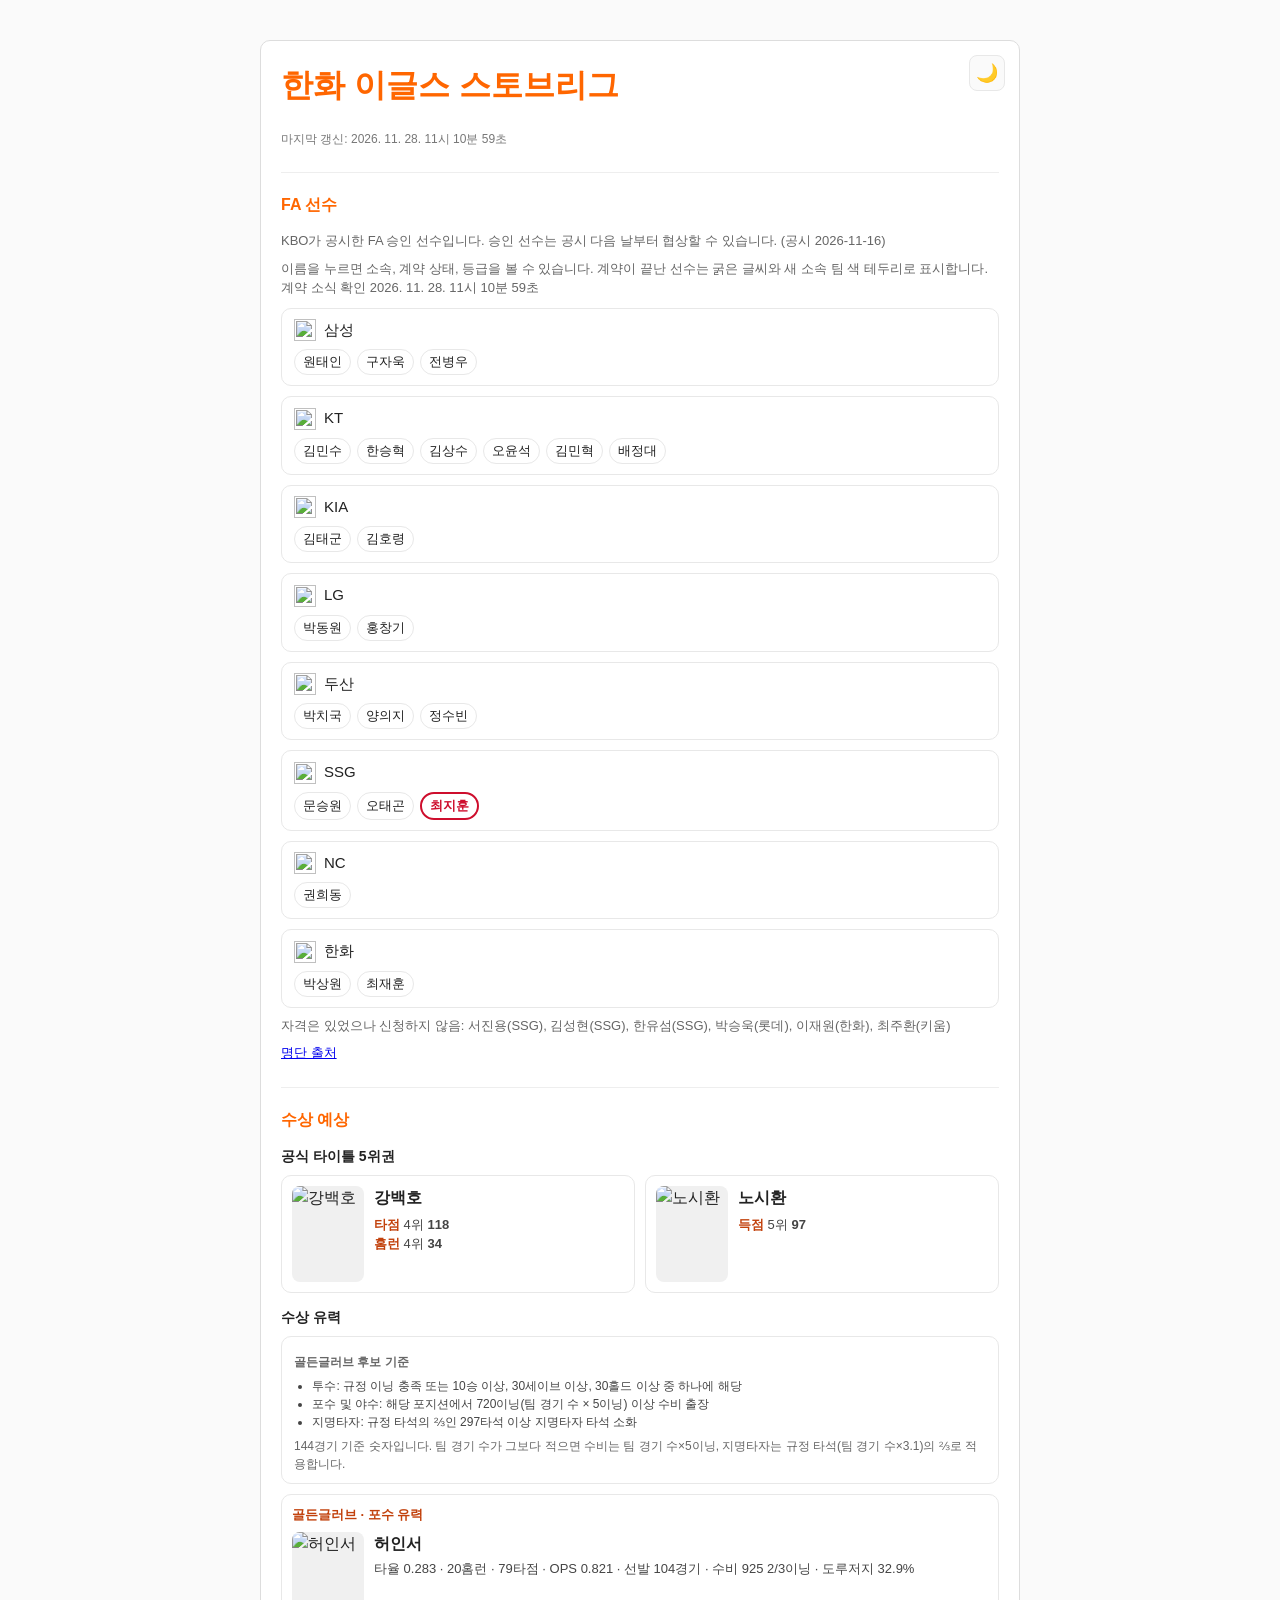
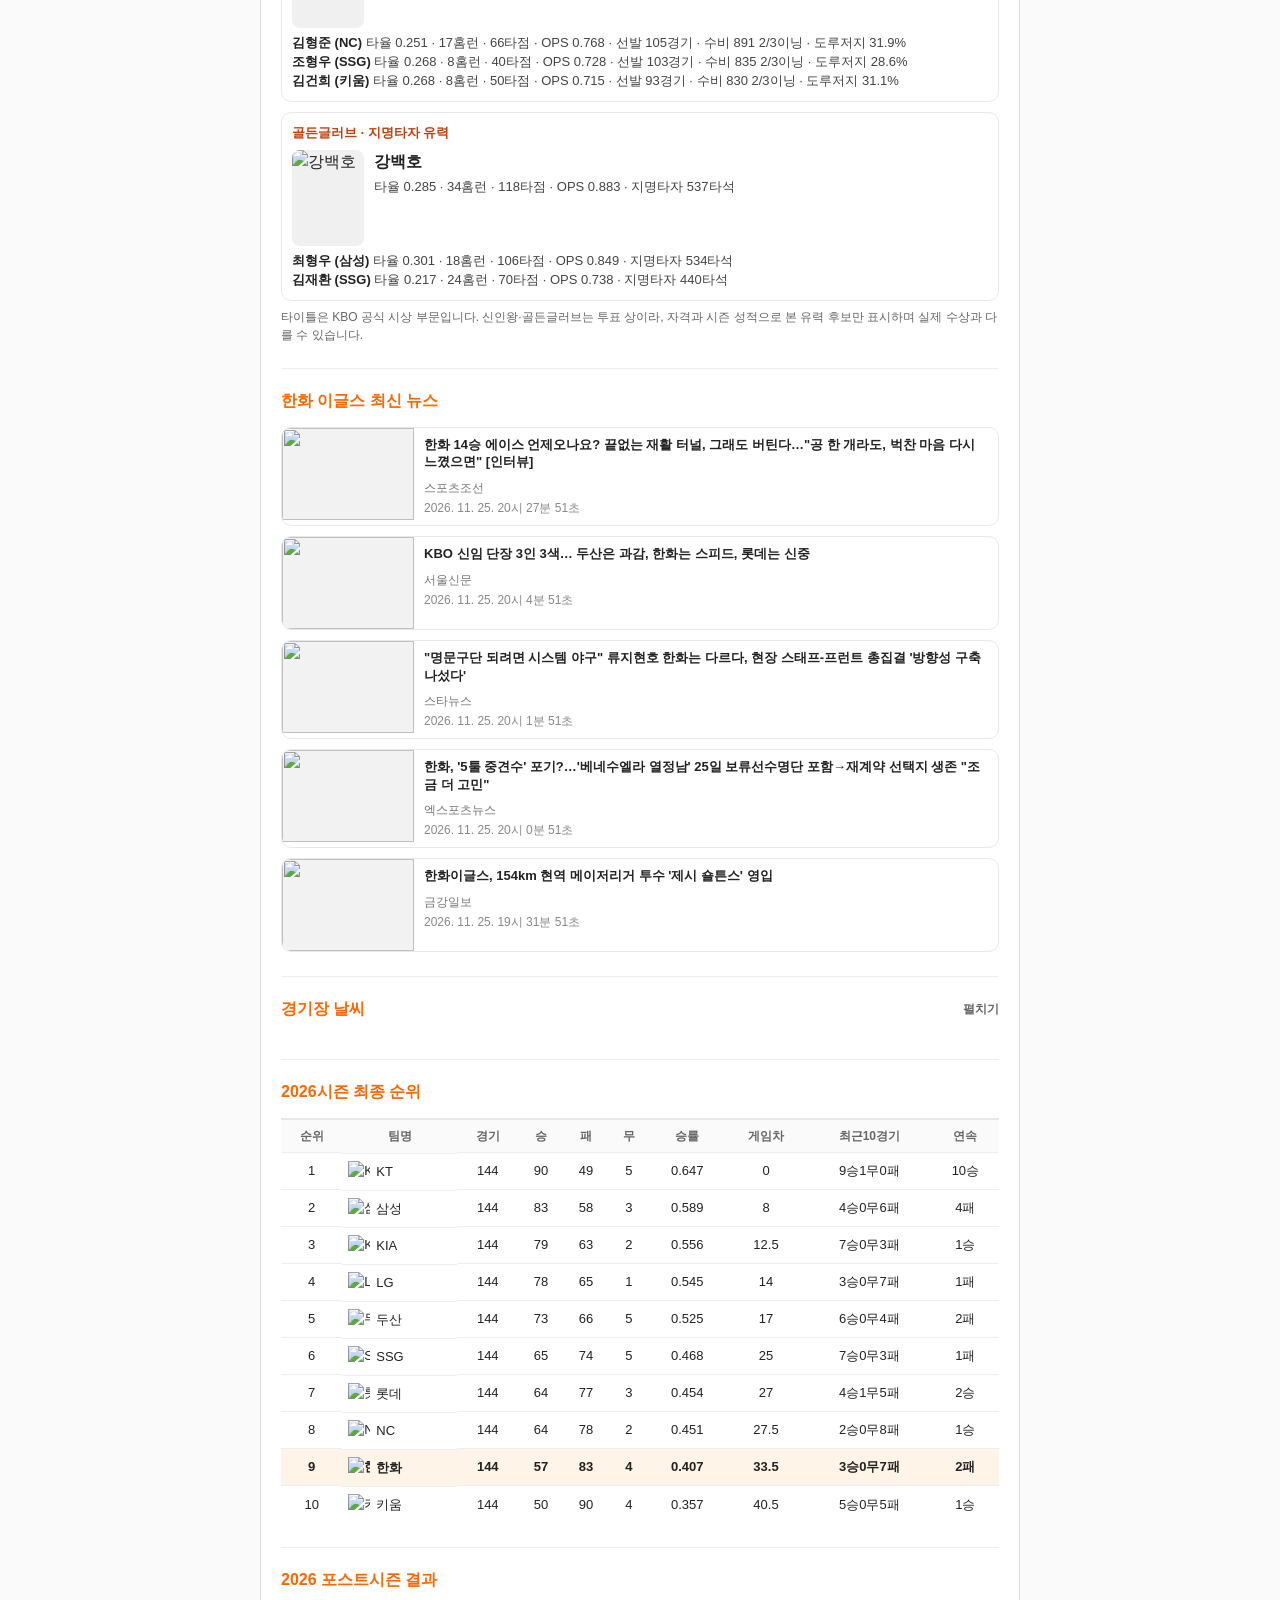
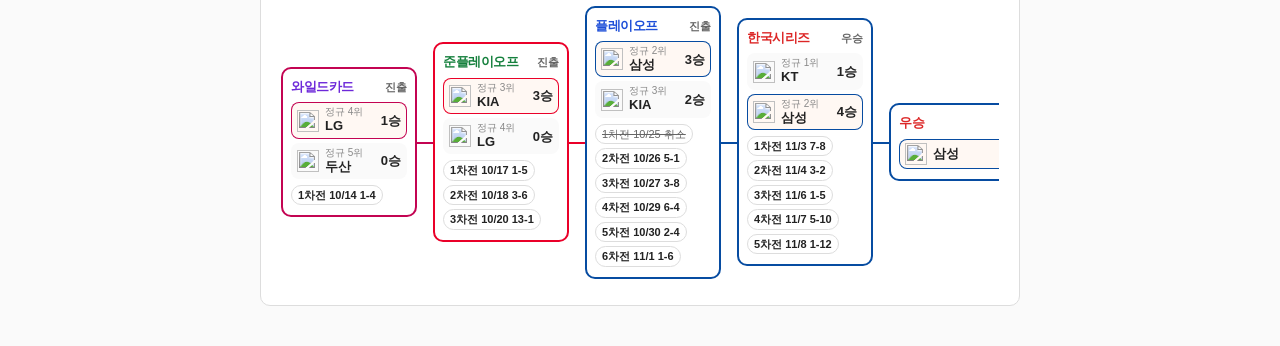
==== commit b0e5866b: "chore: refresh next Hanwha game preview [skip site ci]" ====
--- a/index.html
+++ b/index.html
@@ -43,8 +43,8 @@
   </main>
 
   <script>
-    window.__NEXT_GAME__ = {"is_stove_league": true, "is_postseason": false, "season_id": "2026", "game_date_ymd": "2026-11-28", "stadium": "대전 한화생명볼파크", "team_rankings": [{"rank": "1", "team_name": "KT", "team_id": "KT", "games": "144", "wins": "90", "losses": "49", "draws": "5", "win_rate": "0.647", "games_behind": "0", "last10": "9승1무0패", "streak": "10승", "emblem": "https://6ptotvmi5753.edge.naverncp.com/KBO_IMAGE/emblem/regular/2026/emblem_KT.png"}, {"rank": "2", "team_name": "삼성", "team_id": "SS", "games": "144", "wins": "83", "losses": "58", "draws": "3", "win_rate": "0.589", "games_behind": "8", "last10": "4승0무6패", "streak": "4패", "emblem": "https://6ptotvmi5753.edge.naverncp.com/KBO_IMAGE/emblem/regular/2026/emblem_SS.png"}, {"rank": "3", "team_name": "KIA", "team_id": "HT", "games": "144", "wins": "79", "losses": "63", "draws": "2", "win_rate": "0.556", "games_behind": "12.5", "last10": "7승0무3패", "streak": "1승", "emblem": "https://6ptotvmi5753.edge.naverncp.com/KBO_IMAGE/emblem/regular/2026/emblem_HT.png"}, {"rank": "4", "team_name": "LG", "team_id": "LG", "games": "144", "wins": "78", "losses": "65", "draws": "1", "win_rate": "0.545", "games_behind": "14", "last10": "3승0무7패", "streak": "1패", "emblem": "https://6ptotvmi5753.edge.naverncp.com/KBO_IMAGE/emblem/regular/2026/emblem_LG.png"}, {"rank": "5", "team_name": "두산", "team_id": "OB", "games": "144", "wins": "73", "losses": "66", "draws": "5", "win_rate": "0.525", "games_behind": "17", "last10": "6승0무4패", "streak": "2패", "emblem": "https://6ptotvmi5753.edge.naverncp.com/KBO_IMAGE/emblem/regular/2026/emblem_OB.png"}, {"rank": "6", "team_name": "SSG", "team_id": "SK", "games": "144", "wins": "65", "losses": "74", "draws": "5", "win_rate": "0.468", "games_behind": "25", "last10": "7승0무3패", "streak": "1패", "emblem": "https://6ptotvmi5753.edge.naverncp.com/KBO_IMAGE/emblem/regular/2026/emblem_SK.png"}, {"rank": "7", "team_name": "롯데", "team_id": "LT", "games": "144", "wins": "64", "losses": "77", "draws": "3", "win_rate": "0.454", "games_behind": "27", "last10": "4승1무5패", "streak": "2승", "emblem": "https://6ptotvmi5753.edge.naverncp.com/KBO_IMAGE/emblem/regular/2026/emblem_LT.png"}, {"rank": "8", "team_name": "NC", "team_id": "NC", "games": "144", "wins": "64", "losses": "78", "draws": "2", "win_rate": "0.451", "games_behind": "27.5", "last10": "2승0무8패", "streak": "1승", "emblem": "https://6ptotvmi5753.edge.naverncp.com/KBO_IMAGE/emblem/regular/2026/emblem_NC.png"}, {"rank": "9", "team_name": "한화", "team_id": "HH", "games": "144", "wins": "57", "losses": "83", "draws": "4", "win_rate": "0.407", "games_behind": "33.5", "last10": "3승0무7패", "streak": "2패", "emblem": "https://6ptotvmi5753.edge.naverncp.com/KBO_IMAGE/emblem/regular/2026/emblem_HH.png"}, {"rank": "10", "team_name": "키움", "team_id": "WO", "games": "144", "wins": "50", "losses": "90", "draws": "4", "win_rate": "0.357", "games_behind": "40.5", "last10": "5승0무5패", "streak": "1승", "emblem": "https://6ptotvmi5753.edge.naverncp.com/KBO_IMAGE/emblem/regular/2026/emblem_WO.png"}], "team_rank_date": "2026.11.28", "weather_info": {"region": "대전 한화생명볼파크", "game_start_time": "", "hourly": [{"time_label": "20:00", "weather": "부분 흐림", "icon": "partly", "rain_probability": 5, "temperature": "3.8", "wind_speed": "3.4", "wind_gust": "9.3", "is_game_start": false}, {"time_label": "21:00", "weather": "대체로 맑음", "icon": "partly", "rain_probability": 0, "temperature": "3.5", "wind_speed": "3.3", "wind_gust": "9.1", "is_game_start": false}, {"time_label": "22:00", "weather": "부분 흐림", "icon": "partly", "rain_probability": 0, "temperature": "3.2", "wind_speed": "2.9", "wind_gust": "8.7", "is_game_start": false}, {"time_label": "23:00", "weather": "부분 흐림", "icon": "partly", "rain_probability": 0, "temperature": "3.2", "wind_speed": "2.7", "wind_gust": "8.2", "is_game_start": false}, {"time_label": "24:00", "weather": "부분 흐림", "icon": "partly", "rain_probability": 0, "temperature": "3.1", "wind_speed": "2.5", "wind_gust": "7.4", "is_game_start": false}], "game_progress_probability": 97, "dust": {"pm10": "6", "pm2_5": "5", "grade": "좋음"}, "cancel_warnings": [], "updated_at": "2026-11-28T19:32:15+09:00", "stove": true}, "latest_news": [{"title": "한화 14승 에이스 언제오나요? 끝없는 재활 터널, 그래도 버틴다…\"공 한 개라도, 벅찬 마음 다시 느꼈으면\" [인터뷰]", "url": "https://m.sports.naver.com/kbaseball/article/076/0004469873", "thumbnail": "https://imgnews.pstatic.net/image/origin/076/2026/11/26/4469873.jpg", "source_name": "스포츠조선", "published_at": "2026-11-26T05:27:51+09:00"}, {"title": "KBO 신임 단장 3인 3색… 두산은 과감, 한화는 스피드, 롯데는 신중", "url": "https://m.sports.naver.com/kbaseball/article/081/0003703305", "thumbnail": "https://imgnews.pstatic.net/image/origin/081/2026/11/26/3703305.jpg", "source_name": "서울신문", "published_at": "2026-11-26T05:04:51+09:00"}, {"title": "\"명문구단 되려면 시스템 야구\" 류지현호 한화는 다르다, 현장 스태프-프런트 총집결 '방향성 구축 나섰다'", "url": "https://m.sports.naver.com/kbaseball/article/108/0003490290", "thumbnail": "https://imgnews.pstatic.net/image/origin/108/2026/11/26/3490290.jpg", "source_name": "스타뉴스", "published_at": "2026-11-26T05:01:51+09:00"}, {"title": "한화, '5툴 중견수' 포기?…'베네수엘라 열정남' 25일 보류선수명단 포함→재계약 선택지 생존 \"조금 더 고민\"", "url": "https://m.sports.naver.com/kbaseball/article/311/0002084188", "thumbnail": "https://imgnews.pstatic.net/image/origin/311/2026/11/26/2084188.jpg", "source_name": "엑스포츠뉴스", "published_at": "2026-11-26T05:00:51+09:00"}, {"title": "한화이글스, 154km 현역 메이저리거 투수 '제시 숄튼스' 영입", "url": "https://www.ggilbo.com/news/articleView.html?idxno=1194734", "thumbnail": "https://imgnews.pstatic.net/image/origin/5356/2026/11/26/828260.jpg", "source_name": "금강일보", "published_at": "2026-11-26T04:31:51+09:00"}], "player_highlights": {"titles": [{"player_id": "68050", "name": "강백호", "image_url": "https://6ptotvmi5753.edge.naverncp.com/KBO_IMAGE/person/middle/2026/68050.jpg", "items": [{"label": "타점", "rank": 4, "value": "118"}, {"label": "홈런", "rank": 4, "value": "34"}]}, {"player_id": "69737", "name": "노시환", "image_url": "https://6ptotvmi5753.edge.naverncp.com/KBO_IMAGE/person/middle/2026/69737.jpg", "items": [{"label": "득점", "rank": 5, "value": "97"}]}], "awards": [{"kind": "골든글러브", "position": "포수", "player_id": "52764", "name": "허인서", "image_url": "https://6ptotvmi5753.edge.naverncp.com/KBO_IMAGE/person/middle/2026/52764.jpg", "summary": "타율 0.283 · 20홈런 · 79타점 · OPS 0.821 · 선발 104경기 · 수비 925 2/3이닝 · 도루저지 32.9%", "rivals": [{"name": "김형준", "team": "NC", "summary": "타율 0.251 · 17홈런 · 66타점 · OPS 0.768 · 선발 105경기 · 수비 891 2/3이닝 · 도루저지 31.9%"}, {"name": "조형우", "team": "SSG", "summary": "타율 0.268 · 8홈런 · 40타점 · OPS 0.728 · 선발 103경기 · 수비 835 2/3이닝 · 도루저지 28.6%"}, {"name": "김건희", "team": "키움", "summary": "타율 0.268 · 8홈런 · 50타점 · OPS 0.715 · 선발 93경기 · 수비 830 2/3이닝 · 도루저지 31.1%"}]}, {"kind": "골든글러브", "position": "지명타자", "player_id": "68050", "name": "강백호", "image_url": "https://6ptotvmi5753.edge.naverncp.com/KBO_IMAGE/person/middle/2026/68050.jpg", "summary": "타율 0.285 · 34홈런 · 118타점 · OPS 0.883 · 지명타자 537타석", "rivals": [{"name": "최형우", "team": "삼성", "summary": "타율 0.301 · 18홈런 · 106타점 · OPS 0.849 · 지명타자 534타석"}, {"name": "김재환", "team": "SSG", "summary": "타율 0.217 · 24홈런 · 70타점 · OPS 0.738 · 지명타자 440타석"}]}]}, "postseason_results": {"season": "2026", "series": [{"series": "WC", "label": "와일드카드", "summary": "LG 1승", "games": [{"series": "WC", "label": "와일드카드", "date": "2026-10-14", "game_time": "18:30", "stadium": "잠실", "away_team": "두산", "home_team": "LG", "away_score": "1", "home_score": "4", "status": "종료", "result": "홈승", "game_id": "20261014OBLG0"}]}, {"series": "SPO", "label": "준플레이오프", "summary": "KIA 3승", "games": [{"series": "SPO", "label": "준플레이오프", "date": "2026-10-17", "game_time": "14:00", "stadium": "광주", "away_team": "LG", "home_team": "KIA", "away_score": "1", "home_score": "5", "status": "종료", "result": "홈승", "game_id": "20261017LGHT0"}, {"series": "SPO", "label": "준플레이오프", "date": "2026-10-18", "game_time": "14:00", "stadium": "광주", "away_team": "LG", "home_team": "KIA", "away_score": "3", "home_score": "6", "status": "종료", "result": "홈승", "game_id": "20261018LGHT0"}, {"series": "SPO", "label": "준플레이오프", "date": "2026-10-20", "game_time": "18:30", "stadium": "잠실", "away_team": "KIA", "home_team": "LG", "away_score": "13", "home_score": "1", "status": "종료", "result": "원정승", "game_id": "20261020HTLG0"}]}, {"series": "PO", "label": "플레이오프", "summary": "삼성 3승 · KIA 2승", "games": [{"series": "PO", "label": "플레이오프", "date": "2026-10-25", "game_time": "14:00", "stadium": "대구", "away_team": "KIA", "home_team": "삼성", "away_score": "0", "home_score": "0", "status": "취소", "result": "우천취소", "game_id": "20261025HTSS0"}, {"series": "PO", "label": "플레이오프", "date": "2026-10-26", "game_time": "18:30", "stadium": "대구", "away_team": "KIA", "home_team": "삼성", "away_score": "5", "home_score": "1", "status": "종료", "result": "원정승", "game_id": "20261026HTSS0"}, {"series": "PO", "label": "플레이오프", "date": "2026-10-27", "game_time": "18:30", "stadium": "대구", "away_team": "KIA", "home_team": "삼성", "away_score": "3", "home_score": "8", "status": "종료", "result": "홈승", "game_id": "20261027HTSS0"}, {"series": "PO", "label": "플레이오프", "date": "2026-10-29", "game_time": "18:30", "stadium": "광주", "away_team": "삼성", "home_team": "KIA", "away_score": "6", "home_score": "4", "status": "종료", "result": "원정승", "game_id": "20261029SSHT0"}, {"series": "PO", "label": "플레이오프", "date": "2026-10-30", "game_time": "18:30", "stadium": "광주", "away_team": "삼성", "home_team": "KIA", "away_score": "2", "home_score": "4", "status": "종료", "result": "홈승", "game_id": "20261030SSHT0"}, {"series": "PO", "label": "플레이오프", "date": "2026-11-01", "game_time": "14:00", "stadium": "대구", "away_team": "KIA", "home_team": "삼성", "away_score": "1", "home_score": "6", "status": "종료", "result": "홈승", "game_id": "20261101HTSS0"}]}, {"series": "KS", "label": "한국시리즈", "summary": "삼성 4승 · KT 1승", "games": [{"series": "KS", "label": "한국시리즈", "date": "2026-11-03", "game_time": "18:30", "stadium": "수원", "away_team": "삼성", "home_team": "KT", "away_score": "7", "home_score": "8", "status": "종료", "result": "홈승", "game_id": "20261103SSKT0"}, {"series": "KS", "label": "한국시리즈", "date": "2026-11-04", "game_time": "18:30", "stadium": "수원", "away_team": "삼성", "home_team": "KT", "away_score": "3", "home_score": "2", "status": "종료", "result": "원정승", "game_id": "20261104SSKT0"}, {"series": "KS", "label": "한국시리즈", "date": "2026-11-06", "game_time": "18:30", "stadium": "대구", "away_team": "KT", "home_team": "삼성", "away_score": "1", "home_score": "5", "status": "종료", "result": "홈승", "game_id": "20261106KTSS0"}, {"series": "KS", "label": "한국시리즈", "date": "2026-11-07", "game_time": "14:00", "stadium": "대구", "away_team": "KT", "home_team": "삼성", "away_score": "5", "home_score": "10", "status": "종료", "result": "홈승", "game_id": "20261107KTSS0"}, {"series": "KS", "label": "한국시리즈", "date": "2026-11-08", "game_time": "14:00", "stadium": "대구", "away_team": "KT", "home_team": "삼성", "away_score": "1", "home_score": "12", "status": "종료", "result": "홈승", "game_id": "20261108KTSS0"}]}]}, "fa_players": {"announced_on": "2026-11-16", "source_title": "2027 프로야구 FA 협상 시작…‘1호 계약’ 주인공은 누구?", "source_url": "https://www.etoday.co.kr/news/view/2648940", "players": [{"name": "원태인", "team": "삼성", "grade": "A", "team_id": "SS", "emblem": "https://6ptotvmi5753.edge.naverncp.com/KBO_IMAGE/emblem/regular/2026/emblem_SS.png", "status": "협상 중", "signed": false, "signed_team": "", "signed_team_id": "", "signed_emblem": "", "years": "", "total": "", "signing_bonus": "", "salary": "", "option": "", "contract_source_url": "", "contract_source_title": "", "contract_detail": "", "player_id": "69446", "image_url": "https://6ptotvmi5753.edge.naverncp.com/KBO_IMAGE/person/middle/2026/69446.jpg"}, {"name": "구자욱", "team": "삼성", "grade": "A", "team_id": "SS", "emblem": "https://6ptotvmi5753.edge.naverncp.com/KBO_IMAGE/emblem/regular/2026/emblem_SS.png", "status": "협상 중", "signed": false, "signed_team": "", "signed_team_id": "", "signed_emblem": "", "years": "", "total": "", "signing_bonus": "", "salary": "", "option": "", "contract_source_url": "", "contract_source_title": "", "contract_detail": "", "player_id": "62404", "image_url": "https://6ptotvmi5753.edge.naverncp.com/KBO_IMAGE/person/middle/2026/62404.jpg"}, {"name": "전병우", "team": "삼성", "grade": "C", "team_id": "SS", "emblem": "https://6ptotvmi5753.edge.naverncp.com/KBO_IMAGE/emblem/regular/2026/emblem_SS.png", "status": "협상 중", "signed": false, "signed_team": "", "signed_team_id": "", "signed_emblem": "", "years": "", "total": "", "signing_bonus": "", "salary": "", "option": "", "contract_source_url": "", "contract_source_title": "", "contract_detail": "", "player_id": "65586", "image_url": "https://6ptotvmi5753.edge.naverncp.com/KBO_IMAGE/person/middle/2026/65586.jpg"}, {"name": "김민수", "team": "KT", "grade": "B", "team_id": "KT", "emblem": "https://6ptotvmi5753.edge.naverncp.com/KBO_IMAGE/emblem/regular/2026/emblem_KT.png", "status": "협상 중", "signed": false, "signed_team": "", "signed_team_id": "", "signed_emblem": "", "years": "", "total": "", "signing_bonus": "", "salary": "", "option": "", "contract_source_url": "", "contract_source_title": "", "contract_detail": "", "player_id": "65048", "image_url": "https://6ptotvmi5753.edge.naverncp.com/KBO_IMAGE/person/middle/2026/65048.jpg"}, {"name": "한승혁", "team": "KT", "grade": "B", "team_id": "KT", "emblem": "https://6ptotvmi5753.edge.naverncp.com/KBO_IMAGE/emblem/regular/2026/emblem_KT.png", "status": "협상 중", "signed": false, "signed_team": "", "signed_team_id": "", "signed_emblem": "", "years": "", "total": "", "signing_bonus": "", "salary": "", "option": "", "contract_source_url": "", "contract_source_title": "", "contract_detail": "", "player_id": "61666", "image_url": "https://6ptotvmi5753.edge.naverncp.com/KBO_IMAGE/person/middle/2026/61666.jpg"}, {"name": "김상수", "team": "KT", "grade": "C", "team_id": "KT", "emblem": "https://6ptotvmi5753.edge.naverncp.com/KBO_IMAGE/emblem/regular/2026/emblem_KT.png", "status": "협상 중", "signed": false, "signed_team": "", "signed_team_id": "", "signed_emblem": "", "years": "", "total": "", "signing_bonus": "", "salary": "", "option": "", "contract_source_url": "", "contract_source_title": "", "contract_detail": "", "player_id": "79402", "image_url": "https://6ptotvmi5753.edge.naverncp.com/KBO_IMAGE/person/middle/2026/79402.jpg"}, {"name": "오윤석", "team": "KT", "grade": "B", "team_id": "KT", "emblem": "https://6ptotvmi5753.edge.naverncp.com/KBO_IMAGE/emblem/regular/2026/emblem_KT.png", "status": "협상 중", "signed": false, "signed_team": "", "signed_team_id": "", "signed_emblem": "", "years": "", "total": "", "signing_bonus": "", "salary": "", "option": "", "contract_source_url": "", "contract_source_title": "", "contract_detail": "", "player_id": "64504", "image_url": "https://6ptotvmi5753.edge.naverncp.com/KBO_IMAGE/person/middle/2026/64504.jpg"}, {"name": "김민혁", "team": "KT", "grade": "A", "team_id": "KT", "emblem": "https://6ptotvmi5753.edge.naverncp.com/KBO_IMAGE/emblem/regular/2026/emblem_KT.png", "status": "협상 중", "signed": false, "signed_team": "", "signed_team_id": "", "signed_emblem": "", "years": "", "total": "", "signing_bonus": "", "salary": "", "option": "", "contract_source_url": "", "contract_source_title": "", "contract_detail": "", "player_id": "64004", "image_url": "https://6ptotvmi5753.edge.naverncp.com/KBO_IMAGE/person/middle/2026/64004.jpg"}, {"name": "배정대", "team": "KT", "grade": "A", "team_id": "KT", "emblem": "https://6ptotvmi5753.edge.naverncp.com/KBO_IMAGE/emblem/regular/2026/emblem_KT.png", "status": "협상 중", "signed": false, "signed_team": "", "signed_team_id": "", "signed_emblem": "", "years": "", "total": "", "signing_bonus": "", "salary": "", "option": "", "contract_source_url": "", "contract_source_title": "", "contract_detail": "", "player_id": "64166", "image_url": "https://6ptotvmi5753.edge.naverncp.com/KBO_IMAGE/person/middle/2026/64166.jpg"}, {"name": "김태군", "team": "KIA", "grade": "B", "team_id": "HT", "emblem": "https://6ptotvmi5753.edge.naverncp.com/KBO_IMAGE/emblem/regular/2026/emblem_HT.png", "status": "협상 중", "signed": false, "signed_team": "", "signed_team_id": "", "signed_emblem": "", "years": "", "total": "", "signing_bonus": "", "salary": "", "option": "", "contract_source_url": "", "contract_source_title": "", "contract_detail": "", "player_id": "78122", "image_url": "https://6ptotvmi5753.edge.naverncp.com/KBO_IMAGE/person/middle/2026/78122.jpg"}, {"name": "김호령", "team": "KIA", "grade": "C", "team_id": "HT", "emblem": "https://6ptotvmi5753.edge.naverncp.com/KBO_IMAGE/emblem/regular/2026/emblem_HT.png", "status": "협상 중", "signed": false, "signed_team": "", "signed_team_id": "", "signed_emblem": "", "years": "", "total": "", "signing_bonus": "", "salary": "", "option": "", "contract_source_url": "", "contract_source_title": "", "contract_detail": "", "player_id": "65653", "image_url": "https://6ptotvmi5753.edge.naverncp.com/KBO_IMAGE/person/middle/2026/65653.jpg"}, {"name": "박동원", "team": "LG", "grade": "B", "team_id": "LG", "emblem": "https://6ptotvmi5753.edge.naverncp.com/KBO_IMAGE/emblem/regular/2026/emblem_LG.png", "status": "협상 중", "signed": false, "signed_team": "", "signed_team_id": "", "signed_emblem": "", "years": "", "total": "", "signing_bonus": "", "salary": "", "option": "", "contract_source_url": "", "contract_source_title": "", "contract_detail": "", "player_id": "79365", "image_url": "https://6ptotvmi5753.edge.naverncp.com/KBO_IMAGE/person/middle/2026/79365.jpg"}, {"name": "홍창기", "team": "LG", "grade": "A", "team_id": "LG", "emblem": "https://6ptotvmi5753.edge.naverncp.com/KBO_IMAGE/emblem/regular/2026/emblem_LG.png", "status": "협상 중", "signed": false, "signed_team": "", "signed_team_id": "", "signed_emblem": "", "years": "", "total": "", "signing_bonus": "", "salary": "", "option": "", "contract_source_url": "", "contract_source_title": "", "contract_detail": "", "player_id": "66108", "image_url": "https://6ptotvmi5753.edge.naverncp.com/KBO_IMAGE/person/middle/2026/66108.jpg"}, {"name": "박치국", "team": "두산", "grade": "B", "team_id": "OB", "emblem": "https://6ptotvmi5753.edge.naverncp.com/KBO_IMAGE/emblem/regular/2026/emblem_OB.png", "status": "협상 중", "signed": false, "signed_team": "", "signed_team_id": "", "signed_emblem": "", "years": "", "total": "", "signing_bonus": "", "salary": "", "option": "", "contract_source_url": "", "contract_source_title": "", "contract_detail": "", "player_id": "67266", "image_url": "https://6ptotvmi5753.edge.naverncp.com/KBO_IMAGE/person/middle/2026/67266.jpg"}, {"name": "양의지", "team": "두산", "grade": "C", "team_id": "OB", "emblem": "https://6ptotvmi5753.edge.naverncp.com/KBO_IMAGE/emblem/regular/2026/emblem_OB.png", "status": "협상 중", "signed": false, "signed_team": "", "signed_team_id": "", "signed_emblem": "", "years": "", "total": "", "signing_bonus": "", "salary": "", "option": "", "contract_source_url": "", "contract_source_title": "", "contract_detail": "", "player_id": "76232", "image_url": "https://6ptotvmi5753.edge.naverncp.com/KBO_IMAGE/person/middle/2026/76232.jpg"}, {"name": "정수빈", "team": "두산", "grade": "B", "team_id": "OB", "emblem": "https://6ptotvmi5753.edge.naverncp.com/KBO_IMAGE/emblem/regular/2026/emblem_OB.png", "status": "협상 중", "signed": false, "signed_team": "", "signed_team_id": "", "signed_emblem": "", "years": "", "total": "", "signing_bonus": "", "salary": "", "option": "", "contract_source_url": "", "contract_source_title": "", "contract_detail": "", "player_id": "79231", "image_url": "https://6ptotvmi5753.edge.naverncp.com/KBO_IMAGE/person/middle/2026/79231.jpg"}, {"name": "문승원", "team": "SSG", "grade": "C", "team_id": "SK", "emblem": "https://6ptotvmi5753.edge.naverncp.com/KBO_IMAGE/emblem/regular/2026/emblem_SK.png", "status": "협상 중", "signed": false, "signed_team": "", "signed_team_id": "", "signed_emblem": "", "years": "", "total": "", "signing_bonus": "", "salary": "", "option": "", "contract_source_url": "", "contract_source_title": "", "contract_detail": "", "player_id": "62869", "image_url": "https://6ptotvmi5753.edge.naverncp.com/KBO_IMAGE/person/middle/2026/62869.jpg"}, {"name": "오태곤", "team": "SSG", "grade": "C", "team_id": "SK", "emblem": "https://6ptotvmi5753.edge.naverncp.com/KBO_IMAGE/emblem/regular/2026/emblem_SK.png", "status": "협상 중", "signed": false, "signed_team": "", "signed_team_id": "", "signed_emblem": "", "years": "", "total": "", "signing_bonus": "", "salary": "", "option": "", "contract_source_url": "", "contract_source_title": "", "contract_detail": "", "player_id": "60558", "image_url": "https://6ptotvmi5753.edge.naverncp.com/KBO_IMAGE/person/middle/2026/60558.jpg"}, {"name": "최지훈", "team": "SSG", "grade": "B", "team_id": "SK", "emblem": "https://6ptotvmi5753.edge.naverncp.com/KBO_IMAGE/emblem/regular/2026/emblem_SK.png", "status": "계약 완료", "signed": true, "signed_team": "SSG", "signed_team_id": "SK", "signed_emblem": "https://6ptotvmi5753.edge.naverncp.com/KBO_IMAGE/emblem/regular/2026/emblem_SK.png", "years": "4년", "total": "67억원", "signing_bonus": "38억원", "salary": "20억원", "option": "9억원", "contract_source_url": "https://www.starnewskorea.com/sports/2026/11/25/2026112515141454498", "contract_source_title": "'와' 김하성 야구 재벌이네! MLB 누적 900억 돌파→1년 연봉이 최지훈 4...", "contract_detail": "최지훈은 지난 18일 원소속팀 SSG와 4년 총액 67억 원(계약금 38억 원·연봉 20억 원·옵션 9억 원)에 도장을 찍", "player_id": "50854", "image_url": "https://6ptotvmi5753.edge.naverncp.com/KBO_IMAGE/person/middle/2026/50854.jpg"}, {"name": "권희동", "team": "NC", "grade": "B", "team_id": "NC", "emblem": "https://6ptotvmi5753.edge.naverncp.com/KBO_IMAGE/emblem/regular/2026/emblem_NC.png", "status": "협상 중", "signed": false, "signed_team": "", "signed_team_id": "", "signed_emblem": "", "years": "", "total": "", "signing_bonus": "", "salary": "", "option": "", "contract_source_url": "", "contract_source_title": "", "contract_detail": "", "player_id": "63963", "image_url": "https://6ptotvmi5753.edge.naverncp.com/KBO_IMAGE/person/middle/2026/63963.jpg"}, {"name": "박상원", "team": "한화", "grade": "A", "team_id": "HH", "emblem": "https://6ptotvmi5753.edge.naverncp.com/KBO_IMAGE/emblem/regular/2026/emblem_HH.png", "status": "협상 중", "signed": false, "signed_team": "", "signed_team_id": "", "signed_emblem": "", "years": "", "total": "", "signing_bonus": "", "salary": "", "option": "", "contract_source_url": "", "contract_source_title": "", "contract_detail": "", "player_id": "67703", "image_url": "https://6ptotvmi5753.edge.naverncp.com/KBO_IMAGE/person/middle/2026/67703.jpg"}, {"name": "최재훈", "team": "한화", "grade": "B", "team_id": "HH", "emblem": "https://6ptotvmi5753.edge.naverncp.com/KBO_IMAGE/emblem/regular/2026/emblem_HH.png", "status": "협상 중", "signed": false, "signed_team": "", "signed_team_id": "", "signed_emblem": "", "years": "", "total": "", "signing_bonus": "", "salary": "", "option": "", "contract_source_url": "", "contract_source_title": "", "contract_detail": "", "player_id": "78288", "image_url": "https://6ptotvmi5753.edge.naverncp.com/KBO_IMAGE/person/middle/2026/78288.jpg"}], "declined": [{"name": "서진용", "team": "SSG", "team_id": "SK", "emblem": "https://6ptotvmi5753.edge.naverncp.com/KBO_IMAGE/emblem/regular/2026/emblem_SK.png", "status": "미신청", "signed": false}, {"name": "김성현", "team": "SSG", "team_id": "SK", "emblem": "https://6ptotvmi5753.edge.naverncp.com/KBO_IMAGE/emblem/regular/2026/emblem_SK.png", "status": "미신청", "signed": false}, {"name": "한유섬", "team": "SSG", "team_id": "SK", "emblem": "https://6ptotvmi5753.edge.naverncp.com/KBO_IMAGE/emblem/regular/2026/emblem_SK.png", "status": "미신청", "signed": false}, {"name": "박승욱", "team": "롯데", "team_id": "LT", "emblem": "https://6ptotvmi5753.edge.naverncp.com/KBO_IMAGE/emblem/regular/2026/emblem_LT.png", "status": "미신청", "signed": false}, {"name": "이재원", "team": "한화", "team_id": "HH", "emblem": "https://6ptotvmi5753.edge.naverncp.com/KBO_IMAGE/emblem/regular/2026/emblem_HH.png", "status": "미신청", "signed": false}, {"name": "최주환", "team": "키움", "team_id": "WO", "emblem": "https://6ptotvmi5753.edge.naverncp.com/KBO_IMAGE/emblem/regular/2026/emblem_WO.png", "status": "미신청", "signed": false}], "note": "KBO가 공시한 FA 승인 선수입니다. 승인 선수는 공시 다음 날부터 협상할 수 있습니다.", "contract_checked_at": "2026-11-28T19:40:55+09:00"}, "eagles_tv": {"highlight": {"title": "", "url": "https://www.youtube.com/watch?v=lygBM9FRBd4", "published_at": "", "video_id": "lygBM9FRBd4", "thumbnail": "https://i.ytimg.com/vi/lygBM9FRBd4/hqdefault.jpg"}, "oiyu": {"title": "신인 강건우 4이닝 2K! 두 번의 빅이닝으로 13득점 폭발(10.05)", "url": "https://www.youtube.com/watch?v=gJnLOmD9nNQ", "published_at": "2026-10-05T12:56:51+00:00", "video_id": "gJnLOmD9nNQ", "thumbnail": "https://i4.ytimg.com/vi/gJnLOmD9nNQ/hqdefault.jpg"}}};
-    window.__UPDATED_AT__ = "2026-11-28T19:40:55+09:00";
+    window.__NEXT_GAME__ = {"is_stove_league": true, "is_postseason": false, "season_id": "2026", "game_date_ymd": "2026-11-28", "stadium": "대전 한화생명볼파크", "team_rankings": [{"rank": "1", "team_name": "KT", "team_id": "KT", "games": "144", "wins": "90", "losses": "49", "draws": "5", "win_rate": "0.647", "games_behind": "0", "last10": "9승1무0패", "streak": "10승", "emblem": "https://6ptotvmi5753.edge.naverncp.com/KBO_IMAGE/emblem/regular/2026/emblem_KT.png"}, {"rank": "2", "team_name": "삼성", "team_id": "SS", "games": "144", "wins": "83", "losses": "58", "draws": "3", "win_rate": "0.589", "games_behind": "8", "last10": "4승0무6패", "streak": "4패", "emblem": "https://6ptotvmi5753.edge.naverncp.com/KBO_IMAGE/emblem/regular/2026/emblem_SS.png"}, {"rank": "3", "team_name": "KIA", "team_id": "HT", "games": "144", "wins": "79", "losses": "63", "draws": "2", "win_rate": "0.556", "games_behind": "12.5", "last10": "7승0무3패", "streak": "1승", "emblem": "https://6ptotvmi5753.edge.naverncp.com/KBO_IMAGE/emblem/regular/2026/emblem_HT.png"}, {"rank": "4", "team_name": "LG", "team_id": "LG", "games": "144", "wins": "78", "losses": "65", "draws": "1", "win_rate": "0.545", "games_behind": "14", "last10": "3승0무7패", "streak": "1패", "emblem": "https://6ptotvmi5753.edge.naverncp.com/KBO_IMAGE/emblem/regular/2026/emblem_LG.png"}, {"rank": "5", "team_name": "두산", "team_id": "OB", "games": "144", "wins": "73", "losses": "66", "draws": "5", "win_rate": "0.525", "games_behind": "17", "last10": "6승0무4패", "streak": "2패", "emblem": "https://6ptotvmi5753.edge.naverncp.com/KBO_IMAGE/emblem/regular/2026/emblem_OB.png"}, {"rank": "6", "team_name": "SSG", "team_id": "SK", "games": "144", "wins": "65", "losses": "74", "draws": "5", "win_rate": "0.468", "games_behind": "25", "last10": "7승0무3패", "streak": "1패", "emblem": "https://6ptotvmi5753.edge.naverncp.com/KBO_IMAGE/emblem/regular/2026/emblem_SK.png"}, {"rank": "7", "team_name": "롯데", "team_id": "LT", "games": "144", "wins": "64", "losses": "77", "draws": "3", "win_rate": "0.454", "games_behind": "27", "last10": "4승1무5패", "streak": "2승", "emblem": "https://6ptotvmi5753.edge.naverncp.com/KBO_IMAGE/emblem/regular/2026/emblem_LT.png"}, {"rank": "8", "team_name": "NC", "team_id": "NC", "games": "144", "wins": "64", "losses": "78", "draws": "2", "win_rate": "0.451", "games_behind": "27.5", "last10": "2승0무8패", "streak": "1승", "emblem": "https://6ptotvmi5753.edge.naverncp.com/KBO_IMAGE/emblem/regular/2026/emblem_NC.png"}, {"rank": "9", "team_name": "한화", "team_id": "HH", "games": "144", "wins": "57", "losses": "83", "draws": "4", "win_rate": "0.407", "games_behind": "33.5", "last10": "3승0무7패", "streak": "2패", "emblem": "https://6ptotvmi5753.edge.naverncp.com/KBO_IMAGE/emblem/regular/2026/emblem_HH.png"}, {"rank": "10", "team_name": "키움", "team_id": "WO", "games": "144", "wins": "50", "losses": "90", "draws": "4", "win_rate": "0.357", "games_behind": "40.5", "last10": "5승0무5패", "streak": "1승", "emblem": "https://6ptotvmi5753.edge.naverncp.com/KBO_IMAGE/emblem/regular/2026/emblem_WO.png"}], "team_rank_date": "2026.11.28", "weather_info": {"region": "대전 한화생명볼파크", "game_start_time": "", "hourly": [{"time_label": "21:00", "weather": "대체로 맑음", "icon": "partly", "rain_probability": 2, "temperature": "3.5", "wind_speed": "3.3", "wind_gust": "9.1", "is_game_start": false}, {"time_label": "22:00", "weather": "부분 흐림", "icon": "partly", "rain_probability": 0, "temperature": "3.2", "wind_speed": "2.9", "wind_gust": "8.7", "is_game_start": false}, {"time_label": "23:00", "weather": "부분 흐림", "icon": "partly", "rain_probability": 0, "temperature": "3.2", "wind_speed": "2.7", "wind_gust": "8.2", "is_game_start": false}, {"time_label": "24:00", "weather": "부분 흐림", "icon": "partly", "rain_probability": 0, "temperature": "3.1", "wind_speed": "2.5", "wind_gust": "7.4", "is_game_start": false}], "game_progress_probability": 99, "dust": {"pm10": "-", "pm2_5": "-", "grade": "-"}, "cancel_warnings": [], "updated_at": "2026-11-28T20:02:21+09:00", "stove": true}, "latest_news": [{"title": "한화 14승 에이스 언제오나요? 끝없는 재활 터널, 그래도 버틴다…\"공 한 개라도, 벅찬 마음 다시 느꼈으면\" [인터뷰]", "url": "https://m.sports.naver.com/kbaseball/article/076/0004469873", "thumbnail": "https://imgnews.pstatic.net/image/origin/076/2026/11/26/4469873.jpg", "source_name": "스포츠조선", "published_at": "2026-11-26T05:27:51+09:00"}, {"title": "KBO 신임 단장 3인 3색… 두산은 과감, 한화는 스피드, 롯데는 신중", "url": "https://m.sports.naver.com/kbaseball/article/081/0003703305", "thumbnail": "https://imgnews.pstatic.net/image/origin/081/2026/11/26/3703305.jpg", "source_name": "서울신문", "published_at": "2026-11-26T05:04:51+09:00"}, {"title": "\"명문구단 되려면 시스템 야구\" 류지현호 한화는 다르다, 현장 스태프-프런트 총집결 '방향성 구축 나섰다'", "url": "https://m.sports.naver.com/kbaseball/article/108/0003490290", "thumbnail": "https://imgnews.pstatic.net/image/origin/108/2026/11/26/3490290.jpg", "source_name": "스타뉴스", "published_at": "2026-11-26T05:01:51+09:00"}, {"title": "한화, '5툴 중견수' 포기?…'베네수엘라 열정남' 25일 보류선수명단 포함→재계약 선택지 생존 \"조금 더 고민\"", "url": "https://m.sports.naver.com/kbaseball/article/311/0002084188", "thumbnail": "https://imgnews.pstatic.net/image/origin/311/2026/11/26/2084188.jpg", "source_name": "엑스포츠뉴스", "published_at": "2026-11-26T05:00:51+09:00"}, {"title": "한화이글스, 154km 현역 메이저리거 투수 '제시 숄튼스' 영입", "url": "https://www.ggilbo.com/news/articleView.html?idxno=1194734", "thumbnail": "https://imgnews.pstatic.net/image/origin/5356/2026/11/26/828260.jpg", "source_name": "금강일보", "published_at": "2026-11-26T04:31:51+09:00"}], "player_highlights": {"titles": [{"player_id": "68050", "name": "강백호", "image_url": "https://6ptotvmi5753.edge.naverncp.com/KBO_IMAGE/person/middle/2026/68050.jpg", "items": [{"label": "타점", "rank": 4, "value": "118"}, {"label": "홈런", "rank": 4, "value": "34"}]}, {"player_id": "69737", "name": "노시환", "image_url": "https://6ptotvmi5753.edge.naverncp.com/KBO_IMAGE/person/middle/2026/69737.jpg", "items": [{"label": "득점", "rank": 5, "value": "97"}]}], "awards": [{"kind": "골든글러브", "position": "포수", "player_id": "52764", "name": "허인서", "image_url": "https://6ptotvmi5753.edge.naverncp.com/KBO_IMAGE/person/middle/2026/52764.jpg", "summary": "타율 0.283 · 20홈런 · 79타점 · OPS 0.821 · 선발 104경기 · 수비 925 2/3이닝 · 도루저지 32.9%", "rivals": [{"name": "김형준", "team": "NC", "summary": "타율 0.251 · 17홈런 · 66타점 · OPS 0.768 · 선발 105경기 · 수비 891 2/3이닝 · 도루저지 31.9%"}, {"name": "조형우", "team": "SSG", "summary": "타율 0.268 · 8홈런 · 40타점 · OPS 0.728 · 선발 103경기 · 수비 835 2/3이닝 · 도루저지 28.6%"}, {"name": "김건희", "team": "키움", "summary": "타율 0.268 · 8홈런 · 50타점 · OPS 0.715 · 선발 93경기 · 수비 830 2/3이닝 · 도루저지 31.1%"}]}, {"kind": "골든글러브", "position": "지명타자", "player_id": "68050", "name": "강백호", "image_url": "https://6ptotvmi5753.edge.naverncp.com/KBO_IMAGE/person/middle/2026/68050.jpg", "summary": "타율 0.285 · 34홈런 · 118타점 · OPS 0.883 · 지명타자 537타석", "rivals": [{"name": "최형우", "team": "삼성", "summary": "타율 0.301 · 18홈런 · 106타점 · OPS 0.849 · 지명타자 534타석"}, {"name": "김재환", "team": "SSG", "summary": "타율 0.217 · 24홈런 · 70타점 · OPS 0.738 · 지명타자 440타석"}]}]}, "postseason_results": {"season": "2026", "series": [{"series": "WC", "label": "와일드카드", "summary": "LG 1승", "games": [{"series": "WC", "label": "와일드카드", "date": "2026-10-14", "game_time": "18:30", "stadium": "잠실", "away_team": "두산", "home_team": "LG", "away_score": "1", "home_score": "4", "status": "종료", "result": "홈승", "game_id": "20261014OBLG0"}]}, {"series": "SPO", "label": "준플레이오프", "summary": "KIA 3승", "games": [{"series": "SPO", "label": "준플레이오프", "date": "2026-10-17", "game_time": "14:00", "stadium": "광주", "away_team": "LG", "home_team": "KIA", "away_score": "1", "home_score": "5", "status": "종료", "result": "홈승", "game_id": "20261017LGHT0"}, {"series": "SPO", "label": "준플레이오프", "date": "2026-10-18", "game_time": "14:00", "stadium": "광주", "away_team": "LG", "home_team": "KIA", "away_score": "3", "home_score": "6", "status": "종료", "result": "홈승", "game_id": "20261018LGHT0"}, {"series": "SPO", "label": "준플레이오프", "date": "2026-10-20", "game_time": "18:30", "stadium": "잠실", "away_team": "KIA", "home_team": "LG", "away_score": "13", "home_score": "1", "status": "종료", "result": "원정승", "game_id": "20261020HTLG0"}]}, {"series": "PO", "label": "플레이오프", "summary": "삼성 3승 · KIA 2승", "games": [{"series": "PO", "label": "플레이오프", "date": "2026-10-25", "game_time": "14:00", "stadium": "대구", "away_team": "KIA", "home_team": "삼성", "away_score": "0", "home_score": "0", "status": "취소", "result": "우천취소", "game_id": "20261025HTSS0"}, {"series": "PO", "label": "플레이오프", "date": "2026-10-26", "game_time": "18:30", "stadium": "대구", "away_team": "KIA", "home_team": "삼성", "away_score": "5", "home_score": "1", "status": "종료", "result": "원정승", "game_id": "20261026HTSS0"}, {"series": "PO", "label": "플레이오프", "date": "2026-10-27", "game_time": "18:30", "stadium": "대구", "away_team": "KIA", "home_team": "삼성", "away_score": "3", "home_score": "8", "status": "종료", "result": "홈승", "game_id": "20261027HTSS0"}, {"series": "PO", "label": "플레이오프", "date": "2026-10-29", "game_time": "18:30", "stadium": "광주", "away_team": "삼성", "home_team": "KIA", "away_score": "6", "home_score": "4", "status": "종료", "result": "원정승", "game_id": "20261029SSHT0"}, {"series": "PO", "label": "플레이오프", "date": "2026-10-30", "game_time": "18:30", "stadium": "광주", "away_team": "삼성", "home_team": "KIA", "away_score": "2", "home_score": "4", "status": "종료", "result": "홈승", "game_id": "20261030SSHT0"}, {"series": "PO", "label": "플레이오프", "date": "2026-11-01", "game_time": "14:00", "stadium": "대구", "away_team": "KIA", "home_team": "삼성", "away_score": "1", "home_score": "6", "status": "종료", "result": "홈승", "game_id": "20261101HTSS0"}]}, {"series": "KS", "label": "한국시리즈", "summary": "삼성 4승 · KT 1승", "games": [{"series": "KS", "label": "한국시리즈", "date": "2026-11-03", "game_time": "18:30", "stadium": "수원", "away_team": "삼성", "home_team": "KT", "away_score": "7", "home_score": "8", "status": "종료", "result": "홈승", "game_id": "20261103SSKT0"}, {"series": "KS", "label": "한국시리즈", "date": "2026-11-04", "game_time": "18:30", "stadium": "수원", "away_team": "삼성", "home_team": "KT", "away_score": "3", "home_score": "2", "status": "종료", "result": "원정승", "game_id": "20261104SSKT0"}, {"series": "KS", "label": "한국시리즈", "date": "2026-11-06", "game_time": "18:30", "stadium": "대구", "away_team": "KT", "home_team": "삼성", "away_score": "1", "home_score": "5", "status": "종료", "result": "홈승", "game_id": "20261106KTSS0"}, {"series": "KS", "label": "한국시리즈", "date": "2026-11-07", "game_time": "14:00", "stadium": "대구", "away_team": "KT", "home_team": "삼성", "away_score": "5", "home_score": "10", "status": "종료", "result": "홈승", "game_id": "20261107KTSS0"}, {"series": "KS", "label": "한국시리즈", "date": "2026-11-08", "game_time": "14:00", "stadium": "대구", "away_team": "KT", "home_team": "삼성", "away_score": "1", "home_score": "12", "status": "종료", "result": "홈승", "game_id": "20261108KTSS0"}]}]}, "fa_players": {"announced_on": "2026-11-16", "source_title": "2027 프로야구 FA 협상 시작…‘1호 계약’ 주인공은 누구?", "source_url": "https://www.etoday.co.kr/news/view/2648940", "players": [{"name": "원태인", "team": "삼성", "grade": "A", "team_id": "SS", "emblem": "https://6ptotvmi5753.edge.naverncp.com/KBO_IMAGE/emblem/regular/2026/emblem_SS.png", "status": "협상 중", "signed": false, "signed_team": "", "signed_team_id": "", "signed_emblem": "", "years": "", "total": "", "signing_bonus": "", "salary": "", "option": "", "contract_source_url": "", "contract_source_title": "", "contract_detail": "", "player_id": "69446", "image_url": "https://6ptotvmi5753.edge.naverncp.com/KBO_IMAGE/person/middle/2026/69446.jpg"}, {"name": "구자욱", "team": "삼성", "grade": "A", "team_id": "SS", "emblem": "https://6ptotvmi5753.edge.naverncp.com/KBO_IMAGE/emblem/regular/2026/emblem_SS.png", "status": "협상 중", "signed": false, "signed_team": "", "signed_team_id": "", "signed_emblem": "", "years": "", "total": "", "signing_bonus": "", "salary": "", "option": "", "contract_source_url": "", "contract_source_title": "", "contract_detail": "", "player_id": "62404", "image_url": "https://6ptotvmi5753.edge.naverncp.com/KBO_IMAGE/person/middle/2026/62404.jpg"}, {"name": "전병우", "team": "삼성", "grade": "C", "team_id": "SS", "emblem": "https://6ptotvmi5753.edge.naverncp.com/KBO_IMAGE/emblem/regular/2026/emblem_SS.png", "status": "협상 중", "signed": false, "signed_team": "", "signed_team_id": "", "signed_emblem": "", "years": "", "total": "", "signing_bonus": "", "salary": "", "option": "", "contract_source_url": "", "contract_source_title": "", "contract_detail": "", "player_id": "65586", "image_url": "https://6ptotvmi5753.edge.naverncp.com/KBO_IMAGE/person/middle/2026/65586.jpg"}, {"name": "김민수", "team": "KT", "grade": "B", "team_id": "KT", "emblem": "https://6ptotvmi5753.edge.naverncp.com/KBO_IMAGE/emblem/regular/2026/emblem_KT.png", "status": "협상 중", "signed": false, "signed_team": "", "signed_team_id": "", "signed_emblem": "", "years": "", "total": "", "signing_bonus": "", "salary": "", "option": "", "contract_source_url": "", "contract_source_title": "", "contract_detail": "", "player_id": "65048", "image_url": "https://6ptotvmi5753.edge.naverncp.com/KBO_IMAGE/person/middle/2026/65048.jpg"}, {"name": "한승혁", "team": "KT", "grade": "B", "team_id": "KT", "emblem": "https://6ptotvmi5753.edge.naverncp.com/KBO_IMAGE/emblem/regular/2026/emblem_KT.png", "status": "협상 중", "signed": false, "signed_team": "", "signed_team_id": "", "signed_emblem": "", "years": "", "total": "", "signing_bonus": "", "salary": "", "option": "", "contract_source_url": "", "contract_source_title": "", "contract_detail": "", "player_id": "61666", "image_url": "https://6ptotvmi5753.edge.naverncp.com/KBO_IMAGE/person/middle/2026/61666.jpg"}, {"name": "김상수", "team": "KT", "grade": "C", "team_id": "KT", "emblem": "https://6ptotvmi5753.edge.naverncp.com/KBO_IMAGE/emblem/regular/2026/emblem_KT.png", "status": "협상 중", "signed": false, "signed_team": "", "signed_team_id": "", "signed_emblem": "", "years": "", "total": "", "signing_bonus": "", "salary": "", "option": "", "contract_source_url": "", "contract_source_title": "", "contract_detail": "", "player_id": "79402", "image_url": "https://6ptotvmi5753.edge.naverncp.com/KBO_IMAGE/person/middle/2026/79402.jpg"}, {"name": "오윤석", "team": "KT", "grade": "B", "team_id": "KT", "emblem": "https://6ptotvmi5753.edge.naverncp.com/KBO_IMAGE/emblem/regular/2026/emblem_KT.png", "status": "협상 중", "signed": false, "signed_team": "", "signed_team_id": "", "signed_emblem": "", "years": "", "total": "", "signing_bonus": "", "salary": "", "option": "", "contract_source_url": "", "contract_source_title": "", "contract_detail": "", "player_id": "64504", "image_url": "https://6ptotvmi5753.edge.naverncp.com/KBO_IMAGE/person/middle/2026/64504.jpg"}, {"name": "김민혁", "team": "KT", "grade": "A", "team_id": "KT", "emblem": "https://6ptotvmi5753.edge.naverncp.com/KBO_IMAGE/emblem/regular/2026/emblem_KT.png", "status": "협상 중", "signed": false, "signed_team": "", "signed_team_id": "", "signed_emblem": "", "years": "", "total": "", "signing_bonus": "", "salary": "", "option": "", "contract_source_url": "", "contract_source_title": "", "contract_detail": "", "player_id": "64004", "image_url": "https://6ptotvmi5753.edge.naverncp.com/KBO_IMAGE/person/middle/2026/64004.jpg"}, {"name": "배정대", "team": "KT", "grade": "A", "team_id": "KT", "emblem": "https://6ptotvmi5753.edge.naverncp.com/KBO_IMAGE/emblem/regular/2026/emblem_KT.png", "status": "협상 중", "signed": false, "signed_team": "", "signed_team_id": "", "signed_emblem": "", "years": "", "total": "", "signing_bonus": "", "salary": "", "option": "", "contract_source_url": "", "contract_source_title": "", "contract_detail": "", "player_id": "64166", "image_url": "https://6ptotvmi5753.edge.naverncp.com/KBO_IMAGE/person/middle/2026/64166.jpg"}, {"name": "김태군", "team": "KIA", "grade": "B", "team_id": "HT", "emblem": "https://6ptotvmi5753.edge.naverncp.com/KBO_IMAGE/emblem/regular/2026/emblem_HT.png", "status": "협상 중", "signed": false, "signed_team": "", "signed_team_id": "", "signed_emblem": "", "years": "", "total": "", "signing_bonus": "", "salary": "", "option": "", "contract_source_url": "", "contract_source_title": "", "contract_detail": "", "player_id": "78122", "image_url": "https://6ptotvmi5753.edge.naverncp.com/KBO_IMAGE/person/middle/2026/78122.jpg"}, {"name": "김호령", "team": "KIA", "grade": "C", "team_id": "HT", "emblem": "https://6ptotvmi5753.edge.naverncp.com/KBO_IMAGE/emblem/regular/2026/emblem_HT.png", "status": "협상 중", "signed": false, "signed_team": "", "signed_team_id": "", "signed_emblem": "", "years": "", "total": "", "signing_bonus": "", "salary": "", "option": "", "contract_source_url": "", "contract_source_title": "", "contract_detail": "", "player_id": "65653", "image_url": "https://6ptotvmi5753.edge.naverncp.com/KBO_IMAGE/person/middle/2026/65653.jpg"}, {"name": "박동원", "team": "LG", "grade": "B", "team_id": "LG", "emblem": "https://6ptotvmi5753.edge.naverncp.com/KBO_IMAGE/emblem/regular/2026/emblem_LG.png", "status": "협상 중", "signed": false, "signed_team": "", "signed_team_id": "", "signed_emblem": "", "years": "", "total": "", "signing_bonus": "", "salary": "", "option": "", "contract_source_url": "", "contract_source_title": "", "contract_detail": "", "player_id": "79365", "image_url": "https://6ptotvmi5753.edge.naverncp.com/KBO_IMAGE/person/middle/2026/79365.jpg"}, {"name": "홍창기", "team": "LG", "grade": "A", "team_id": "LG", "emblem": "https://6ptotvmi5753.edge.naverncp.com/KBO_IMAGE/emblem/regular/2026/emblem_LG.png", "status": "협상 중", "signed": false, "signed_team": "", "signed_team_id": "", "signed_emblem": "", "years": "", "total": "", "signing_bonus": "", "salary": "", "option": "", "contract_source_url": "", "contract_source_title": "", "contract_detail": "", "player_id": "66108", "image_url": "https://6ptotvmi5753.edge.naverncp.com/KBO_IMAGE/person/middle/2026/66108.jpg"}, {"name": "박치국", "team": "두산", "grade": "B", "team_id": "OB", "emblem": "https://6ptotvmi5753.edge.naverncp.com/KBO_IMAGE/emblem/regular/2026/emblem_OB.png", "status": "협상 중", "signed": false, "signed_team": "", "signed_team_id": "", "signed_emblem": "", "years": "", "total": "", "signing_bonus": "", "salary": "", "option": "", "contract_source_url": "", "contract_source_title": "", "contract_detail": "", "player_id": "67266", "image_url": "https://6ptotvmi5753.edge.naverncp.com/KBO_IMAGE/person/middle/2026/67266.jpg"}, {"name": "양의지", "team": "두산", "grade": "C", "team_id": "OB", "emblem": "https://6ptotvmi5753.edge.naverncp.com/KBO_IMAGE/emblem/regular/2026/emblem_OB.png", "status": "협상 중", "signed": false, "signed_team": "", "signed_team_id": "", "signed_emblem": "", "years": "", "total": "", "signing_bonus": "", "salary": "", "option": "", "contract_source_url": "", "contract_source_title": "", "contract_detail": "", "player_id": "76232", "image_url": "https://6ptotvmi5753.edge.naverncp.com/KBO_IMAGE/person/middle/2026/76232.jpg"}, {"name": "정수빈", "team": "두산", "grade": "B", "team_id": "OB", "emblem": "https://6ptotvmi5753.edge.naverncp.com/KBO_IMAGE/emblem/regular/2026/emblem_OB.png", "status": "협상 중", "signed": false, "signed_team": "", "signed_team_id": "", "signed_emblem": "", "years": "", "total": "", "signing_bonus": "", "salary": "", "option": "", "contract_source_url": "", "contract_source_title": "", "contract_detail": "", "player_id": "79231", "image_url": "https://6ptotvmi5753.edge.naverncp.com/KBO_IMAGE/person/middle/2026/79231.jpg"}, {"name": "문승원", "team": "SSG", "grade": "C", "team_id": "SK", "emblem": "https://6ptotvmi5753.edge.naverncp.com/KBO_IMAGE/emblem/regular/2026/emblem_SK.png", "status": "협상 중", "signed": false, "signed_team": "", "signed_team_id": "", "signed_emblem": "", "years": "", "total": "", "signing_bonus": "", "salary": "", "option": "", "contract_source_url": "", "contract_source_title": "", "contract_detail": "", "player_id": "62869", "image_url": "https://6ptotvmi5753.edge.naverncp.com/KBO_IMAGE/person/middle/2026/62869.jpg"}, {"name": "오태곤", "team": "SSG", "grade": "C", "team_id": "SK", "emblem": "https://6ptotvmi5753.edge.naverncp.com/KBO_IMAGE/emblem/regular/2026/emblem_SK.png", "status": "협상 중", "signed": false, "signed_team": "", "signed_team_id": "", "signed_emblem": "", "years": "", "total": "", "signing_bonus": "", "salary": "", "option": "", "contract_source_url": "", "contract_source_title": "", "contract_detail": "", "player_id": "60558", "image_url": "https://6ptotvmi5753.edge.naverncp.com/KBO_IMAGE/person/middle/2026/60558.jpg"}, {"name": "최지훈", "team": "SSG", "grade": "B", "team_id": "SK", "emblem": "https://6ptotvmi5753.edge.naverncp.com/KBO_IMAGE/emblem/regular/2026/emblem_SK.png", "status": "계약 완료", "signed": true, "signed_team": "SSG", "signed_team_id": "SK", "signed_emblem": "https://6ptotvmi5753.edge.naverncp.com/KBO_IMAGE/emblem/regular/2026/emblem_SK.png", "years": "4년", "total": "67억원", "signing_bonus": "38억원", "salary": "20억원", "option": "9억원", "contract_source_url": "https://www.starnewskorea.com/sports/2026/11/25/2026112515141454498", "contract_source_title": "'와' 김하성 야구 재벌이네! MLB 누적 900억 돌파→1년 연봉이 최지훈 4...", "contract_detail": "최지훈은 지난 18일 원소속팀 SSG와 4년 총액 67억 원(계약금 38억 원·연봉 20억 원·옵션 9억 원)에 도장을 찍", "player_id": "50854", "image_url": "https://6ptotvmi5753.edge.naverncp.com/KBO_IMAGE/person/middle/2026/50854.jpg"}, {"name": "권희동", "team": "NC", "grade": "B", "team_id": "NC", "emblem": "https://6ptotvmi5753.edge.naverncp.com/KBO_IMAGE/emblem/regular/2026/emblem_NC.png", "status": "협상 중", "signed": false, "signed_team": "", "signed_team_id": "", "signed_emblem": "", "years": "", "total": "", "signing_bonus": "", "salary": "", "option": "", "contract_source_url": "", "contract_source_title": "", "contract_detail": "", "player_id": "63963", "image_url": "https://6ptotvmi5753.edge.naverncp.com/KBO_IMAGE/person/middle/2026/63963.jpg"}, {"name": "박상원", "team": "한화", "grade": "A", "team_id": "HH", "emblem": "https://6ptotvmi5753.edge.naverncp.com/KBO_IMAGE/emblem/regular/2026/emblem_HH.png", "status": "협상 중", "signed": false, "signed_team": "", "signed_team_id": "", "signed_emblem": "", "years": "", "total": "", "signing_bonus": "", "salary": "", "option": "", "contract_source_url": "", "contract_source_title": "", "contract_detail": "", "player_id": "67703", "image_url": "https://6ptotvmi5753.edge.naverncp.com/KBO_IMAGE/person/middle/2026/67703.jpg"}, {"name": "최재훈", "team": "한화", "grade": "B", "team_id": "HH", "emblem": "https://6ptotvmi5753.edge.naverncp.com/KBO_IMAGE/emblem/regular/2026/emblem_HH.png", "status": "협상 중", "signed": false, "signed_team": "", "signed_team_id": "", "signed_emblem": "", "years": "", "total": "", "signing_bonus": "", "salary": "", "option": "", "contract_source_url": "", "contract_source_title": "", "contract_detail": "", "player_id": "78288", "image_url": "https://6ptotvmi5753.edge.naverncp.com/KBO_IMAGE/person/middle/2026/78288.jpg"}], "declined": [{"name": "서진용", "team": "SSG", "team_id": "SK", "emblem": "https://6ptotvmi5753.edge.naverncp.com/KBO_IMAGE/emblem/regular/2026/emblem_SK.png", "status": "미신청", "signed": false}, {"name": "김성현", "team": "SSG", "team_id": "SK", "emblem": "https://6ptotvmi5753.edge.naverncp.com/KBO_IMAGE/emblem/regular/2026/emblem_SK.png", "status": "미신청", "signed": false}, {"name": "한유섬", "team": "SSG", "team_id": "SK", "emblem": "https://6ptotvmi5753.edge.naverncp.com/KBO_IMAGE/emblem/regular/2026/emblem_SK.png", "status": "미신청", "signed": false}, {"name": "박승욱", "team": "롯데", "team_id": "LT", "emblem": "https://6ptotvmi5753.edge.naverncp.com/KBO_IMAGE/emblem/regular/2026/emblem_LT.png", "status": "미신청", "signed": false}, {"name": "이재원", "team": "한화", "team_id": "HH", "emblem": "https://6ptotvmi5753.edge.naverncp.com/KBO_IMAGE/emblem/regular/2026/emblem_HH.png", "status": "미신청", "signed": false}, {"name": "최주환", "team": "키움", "team_id": "WO", "emblem": "https://6ptotvmi5753.edge.naverncp.com/KBO_IMAGE/emblem/regular/2026/emblem_WO.png", "status": "미신청", "signed": false}], "note": "KBO가 공시한 FA 승인 선수입니다. 승인 선수는 공시 다음 날부터 협상할 수 있습니다.", "contract_checked_at": "2026-11-28T20:10:59+09:00"}, "eagles_tv": {"highlight": {"title": "", "url": "https://www.youtube.com/watch?v=lygBM9FRBd4", "published_at": "", "video_id": "lygBM9FRBd4", "thumbnail": "https://i.ytimg.com/vi/lygBM9FRBd4/hqdefault.jpg"}, "oiyu": {"title": "신인 강건우 4이닝 2K! 두 번의 빅이닝으로 13득점 폭발(10.05)", "url": "https://www.youtube.com/watch?v=gJnLOmD9nNQ", "published_at": "2026-10-05T12:56:51+00:00", "video_id": "gJnLOmD9nNQ", "thumbnail": "https://i4.ytimg.com/vi/gJnLOmD9nNQ/hqdefault.jpg"}}};
+    window.__UPDATED_AT__ = "2026-11-28T20:10:59+09:00";
   </script>
   <script src="./script.js"></script>
 </body>
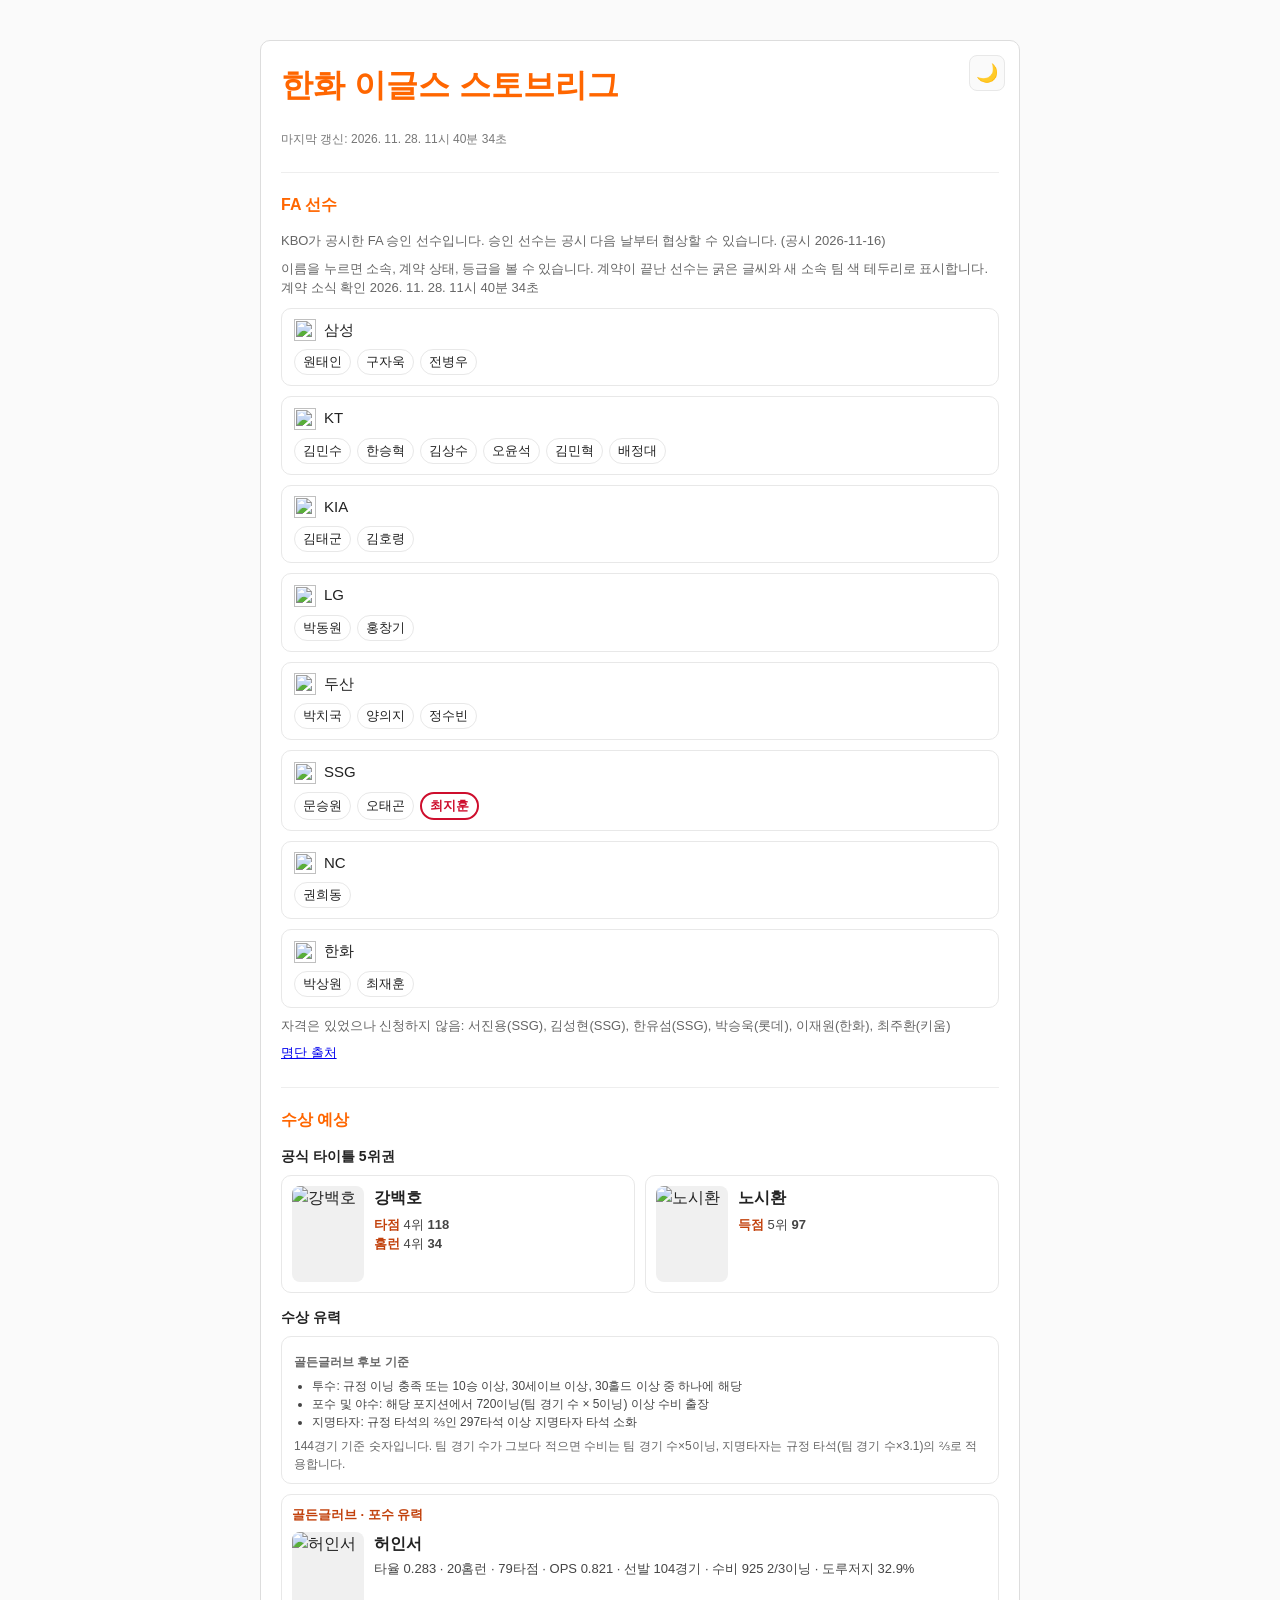
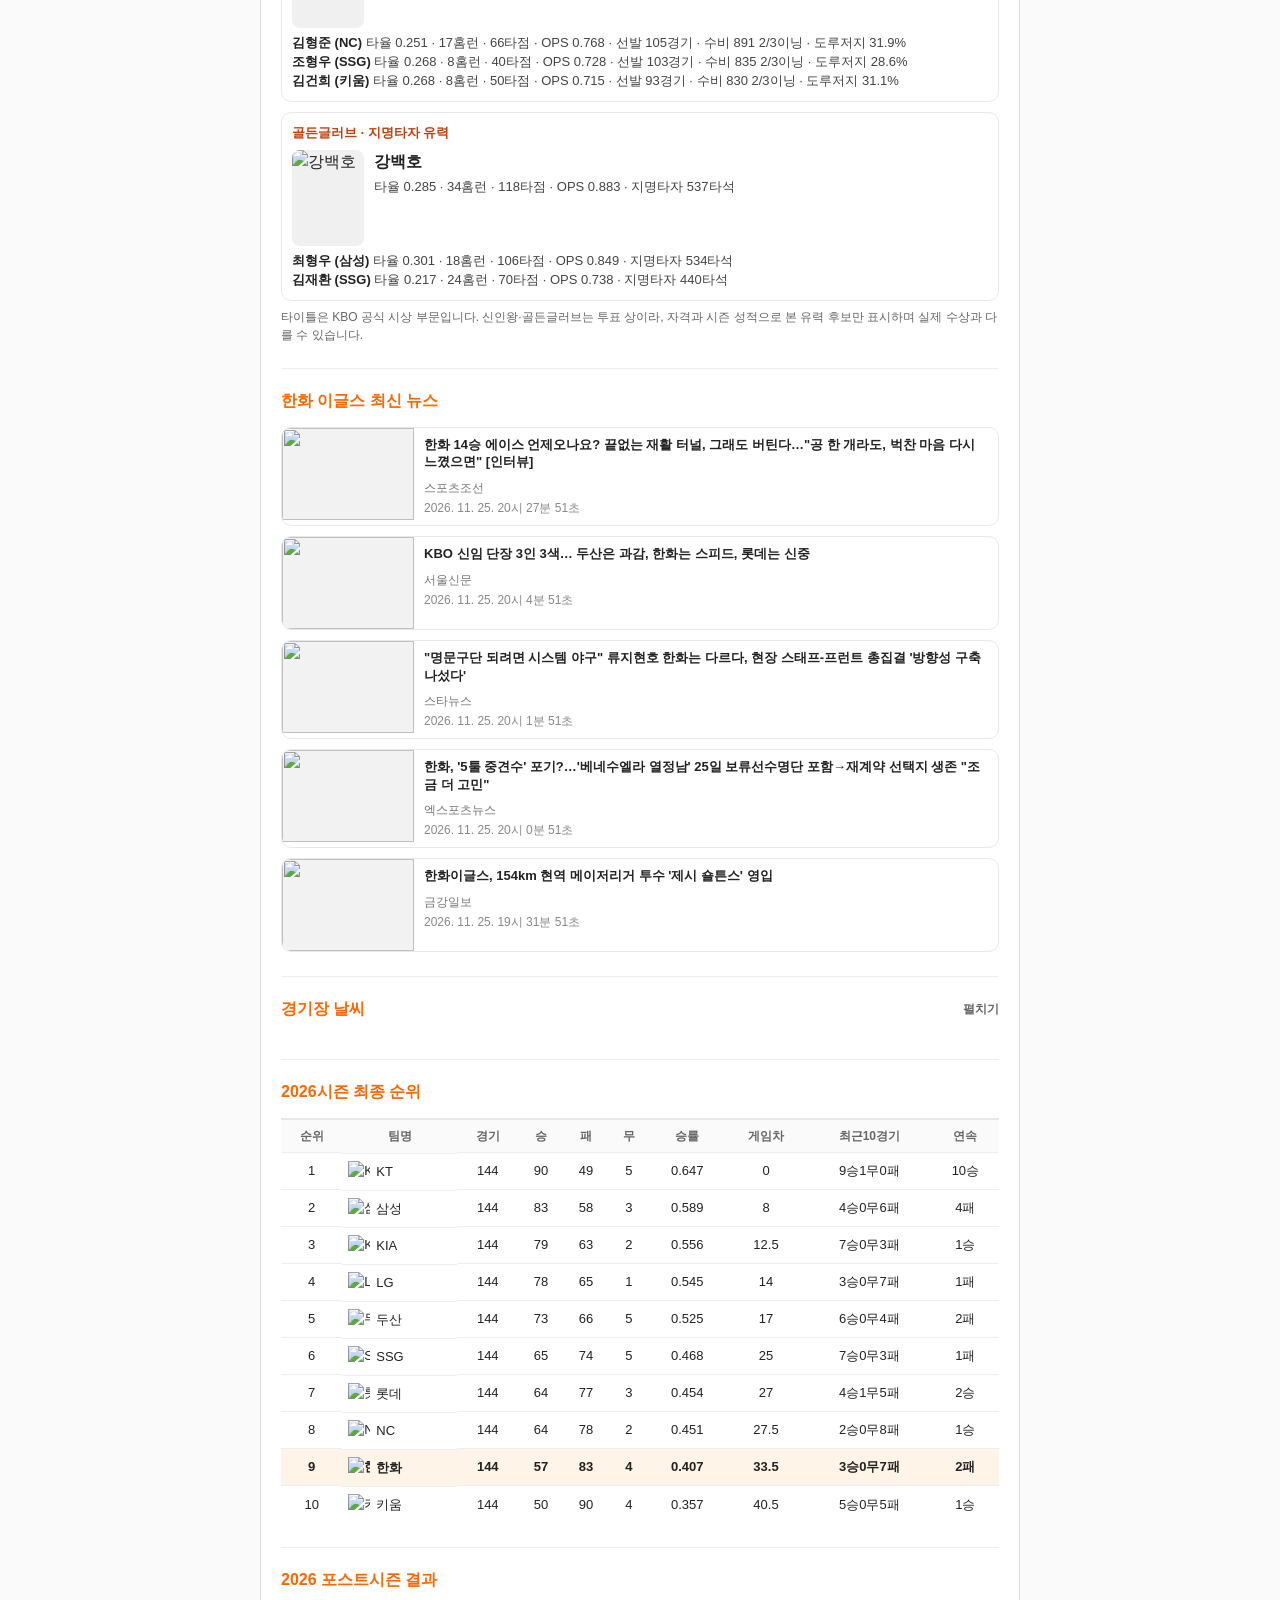
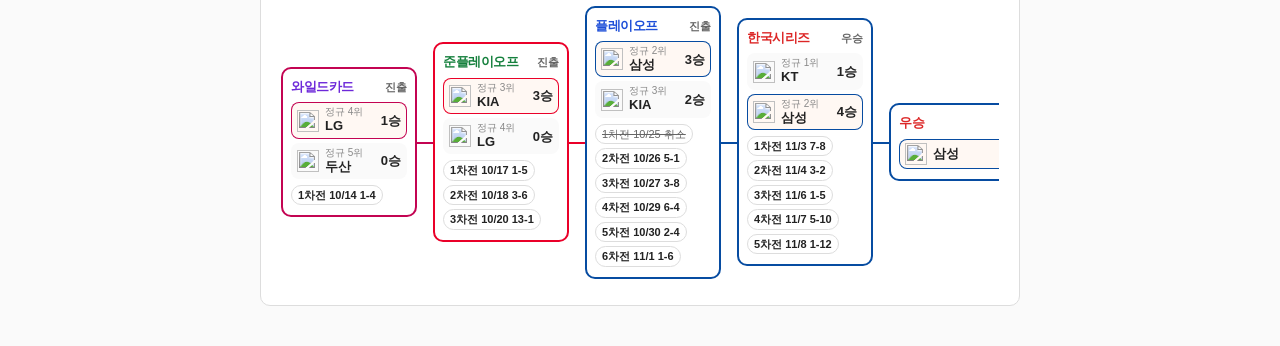
==== commit 260d3038: "chore: refresh next Hanwha game preview [skip site ci]" ====
--- a/index.html
+++ b/index.html
@@ -43,8 +43,8 @@
   </main>
 
   <script>
-    window.__NEXT_GAME__ = {"is_stove_league": true, "is_postseason": false, "season_id": "2026", "game_date_ymd": "2026-11-28", "stadium": "대전 한화생명볼파크", "team_rankings": [{"rank": "1", "team_name": "KT", "team_id": "KT", "games": "144", "wins": "90", "losses": "49", "draws": "5", "win_rate": "0.647", "games_behind": "0", "last10": "9승1무0패", "streak": "10승", "emblem": "https://6ptotvmi5753.edge.naverncp.com/KBO_IMAGE/emblem/regular/2026/emblem_KT.png"}, {"rank": "2", "team_name": "삼성", "team_id": "SS", "games": "144", "wins": "83", "losses": "58", "draws": "3", "win_rate": "0.589", "games_behind": "8", "last10": "4승0무6패", "streak": "4패", "emblem": "https://6ptotvmi5753.edge.naverncp.com/KBO_IMAGE/emblem/regular/2026/emblem_SS.png"}, {"rank": "3", "team_name": "KIA", "team_id": "HT", "games": "144", "wins": "79", "losses": "63", "draws": "2", "win_rate": "0.556", "games_behind": "12.5", "last10": "7승0무3패", "streak": "1승", "emblem": "https://6ptotvmi5753.edge.naverncp.com/KBO_IMAGE/emblem/regular/2026/emblem_HT.png"}, {"rank": "4", "team_name": "LG", "team_id": "LG", "games": "144", "wins": "78", "losses": "65", "draws": "1", "win_rate": "0.545", "games_behind": "14", "last10": "3승0무7패", "streak": "1패", "emblem": "https://6ptotvmi5753.edge.naverncp.com/KBO_IMAGE/emblem/regular/2026/emblem_LG.png"}, {"rank": "5", "team_name": "두산", "team_id": "OB", "games": "144", "wins": "73", "losses": "66", "draws": "5", "win_rate": "0.525", "games_behind": "17", "last10": "6승0무4패", "streak": "2패", "emblem": "https://6ptotvmi5753.edge.naverncp.com/KBO_IMAGE/emblem/regular/2026/emblem_OB.png"}, {"rank": "6", "team_name": "SSG", "team_id": "SK", "games": "144", "wins": "65", "losses": "74", "draws": "5", "win_rate": "0.468", "games_behind": "25", "last10": "7승0무3패", "streak": "1패", "emblem": "https://6ptotvmi5753.edge.naverncp.com/KBO_IMAGE/emblem/regular/2026/emblem_SK.png"}, {"rank": "7", "team_name": "롯데", "team_id": "LT", "games": "144", "wins": "64", "losses": "77", "draws": "3", "win_rate": "0.454", "games_behind": "27", "last10": "4승1무5패", "streak": "2승", "emblem": "https://6ptotvmi5753.edge.naverncp.com/KBO_IMAGE/emblem/regular/2026/emblem_LT.png"}, {"rank": "8", "team_name": "NC", "team_id": "NC", "games": "144", "wins": "64", "losses": "78", "draws": "2", "win_rate": "0.451", "games_behind": "27.5", "last10": "2승0무8패", "streak": "1승", "emblem": "https://6ptotvmi5753.edge.naverncp.com/KBO_IMAGE/emblem/regular/2026/emblem_NC.png"}, {"rank": "9", "team_name": "한화", "team_id": "HH", "games": "144", "wins": "57", "losses": "83", "draws": "4", "win_rate": "0.407", "games_behind": "33.5", "last10": "3승0무7패", "streak": "2패", "emblem": "https://6ptotvmi5753.edge.naverncp.com/KBO_IMAGE/emblem/regular/2026/emblem_HH.png"}, {"rank": "10", "team_name": "키움", "team_id": "WO", "games": "144", "wins": "50", "losses": "90", "draws": "4", "win_rate": "0.357", "games_behind": "40.5", "last10": "5승0무5패", "streak": "1승", "emblem": "https://6ptotvmi5753.edge.naverncp.com/KBO_IMAGE/emblem/regular/2026/emblem_WO.png"}], "team_rank_date": "2026.11.28", "weather_info": {"region": "대전 한화생명볼파크", "game_start_time": "", "hourly": [{"time_label": "21:00", "weather": "대체로 맑음", "icon": "partly", "rain_probability": 2, "temperature": "3.5", "wind_speed": "3.3", "wind_gust": "9.1", "is_game_start": false}, {"time_label": "22:00", "weather": "부분 흐림", "icon": "partly", "rain_probability": 0, "temperature": "3.2", "wind_speed": "2.9", "wind_gust": "8.7", "is_game_start": false}, {"time_label": "23:00", "weather": "부분 흐림", "icon": "partly", "rain_probability": 0, "temperature": "3.2", "wind_speed": "2.7", "wind_gust": "8.2", "is_game_start": false}, {"time_label": "24:00", "weather": "부분 흐림", "icon": "partly", "rain_probability": 0, "temperature": "3.1", "wind_speed": "2.5", "wind_gust": "7.4", "is_game_start": false}], "game_progress_probability": 99, "dust": {"pm10": "-", "pm2_5": "-", "grade": "-"}, "cancel_warnings": [], "updated_at": "2026-11-28T20:02:21+09:00", "stove": true}, "latest_news": [{"title": "한화 14승 에이스 언제오나요? 끝없는 재활 터널, 그래도 버틴다…\"공 한 개라도, 벅찬 마음 다시 느꼈으면\" [인터뷰]", "url": "https://m.sports.naver.com/kbaseball/article/076/0004469873", "thumbnail": "https://imgnews.pstatic.net/image/origin/076/2026/11/26/4469873.jpg", "source_name": "스포츠조선", "published_at": "2026-11-26T05:27:51+09:00"}, {"title": "KBO 신임 단장 3인 3색… 두산은 과감, 한화는 스피드, 롯데는 신중", "url": "https://m.sports.naver.com/kbaseball/article/081/0003703305", "thumbnail": "https://imgnews.pstatic.net/image/origin/081/2026/11/26/3703305.jpg", "source_name": "서울신문", "published_at": "2026-11-26T05:04:51+09:00"}, {"title": "\"명문구단 되려면 시스템 야구\" 류지현호 한화는 다르다, 현장 스태프-프런트 총집결 '방향성 구축 나섰다'", "url": "https://m.sports.naver.com/kbaseball/article/108/0003490290", "thumbnail": "https://imgnews.pstatic.net/image/origin/108/2026/11/26/3490290.jpg", "source_name": "스타뉴스", "published_at": "2026-11-26T05:01:51+09:00"}, {"title": "한화, '5툴 중견수' 포기?…'베네수엘라 열정남' 25일 보류선수명단 포함→재계약 선택지 생존 \"조금 더 고민\"", "url": "https://m.sports.naver.com/kbaseball/article/311/0002084188", "thumbnail": "https://imgnews.pstatic.net/image/origin/311/2026/11/26/2084188.jpg", "source_name": "엑스포츠뉴스", "published_at": "2026-11-26T05:00:51+09:00"}, {"title": "한화이글스, 154km 현역 메이저리거 투수 '제시 숄튼스' 영입", "url": "https://www.ggilbo.com/news/articleView.html?idxno=1194734", "thumbnail": "https://imgnews.pstatic.net/image/origin/5356/2026/11/26/828260.jpg", "source_name": "금강일보", "published_at": "2026-11-26T04:31:51+09:00"}], "player_highlights": {"titles": [{"player_id": "68050", "name": "강백호", "image_url": "https://6ptotvmi5753.edge.naverncp.com/KBO_IMAGE/person/middle/2026/68050.jpg", "items": [{"label": "타점", "rank": 4, "value": "118"}, {"label": "홈런", "rank": 4, "value": "34"}]}, {"player_id": "69737", "name": "노시환", "image_url": "https://6ptotvmi5753.edge.naverncp.com/KBO_IMAGE/person/middle/2026/69737.jpg", "items": [{"label": "득점", "rank": 5, "value": "97"}]}], "awards": [{"kind": "골든글러브", "position": "포수", "player_id": "52764", "name": "허인서", "image_url": "https://6ptotvmi5753.edge.naverncp.com/KBO_IMAGE/person/middle/2026/52764.jpg", "summary": "타율 0.283 · 20홈런 · 79타점 · OPS 0.821 · 선발 104경기 · 수비 925 2/3이닝 · 도루저지 32.9%", "rivals": [{"name": "김형준", "team": "NC", "summary": "타율 0.251 · 17홈런 · 66타점 · OPS 0.768 · 선발 105경기 · 수비 891 2/3이닝 · 도루저지 31.9%"}, {"name": "조형우", "team": "SSG", "summary": "타율 0.268 · 8홈런 · 40타점 · OPS 0.728 · 선발 103경기 · 수비 835 2/3이닝 · 도루저지 28.6%"}, {"name": "김건희", "team": "키움", "summary": "타율 0.268 · 8홈런 · 50타점 · OPS 0.715 · 선발 93경기 · 수비 830 2/3이닝 · 도루저지 31.1%"}]}, {"kind": "골든글러브", "position": "지명타자", "player_id": "68050", "name": "강백호", "image_url": "https://6ptotvmi5753.edge.naverncp.com/KBO_IMAGE/person/middle/2026/68050.jpg", "summary": "타율 0.285 · 34홈런 · 118타점 · OPS 0.883 · 지명타자 537타석", "rivals": [{"name": "최형우", "team": "삼성", "summary": "타율 0.301 · 18홈런 · 106타점 · OPS 0.849 · 지명타자 534타석"}, {"name": "김재환", "team": "SSG", "summary": "타율 0.217 · 24홈런 · 70타점 · OPS 0.738 · 지명타자 440타석"}]}]}, "postseason_results": {"season": "2026", "series": [{"series": "WC", "label": "와일드카드", "summary": "LG 1승", "games": [{"series": "WC", "label": "와일드카드", "date": "2026-10-14", "game_time": "18:30", "stadium": "잠실", "away_team": "두산", "home_team": "LG", "away_score": "1", "home_score": "4", "status": "종료", "result": "홈승", "game_id": "20261014OBLG0"}]}, {"series": "SPO", "label": "준플레이오프", "summary": "KIA 3승", "games": [{"series": "SPO", "label": "준플레이오프", "date": "2026-10-17", "game_time": "14:00", "stadium": "광주", "away_team": "LG", "home_team": "KIA", "away_score": "1", "home_score": "5", "status": "종료", "result": "홈승", "game_id": "20261017LGHT0"}, {"series": "SPO", "label": "준플레이오프", "date": "2026-10-18", "game_time": "14:00", "stadium": "광주", "away_team": "LG", "home_team": "KIA", "away_score": "3", "home_score": "6", "status": "종료", "result": "홈승", "game_id": "20261018LGHT0"}, {"series": "SPO", "label": "준플레이오프", "date": "2026-10-20", "game_time": "18:30", "stadium": "잠실", "away_team": "KIA", "home_team": "LG", "away_score": "13", "home_score": "1", "status": "종료", "result": "원정승", "game_id": "20261020HTLG0"}]}, {"series": "PO", "label": "플레이오프", "summary": "삼성 3승 · KIA 2승", "games": [{"series": "PO", "label": "플레이오프", "date": "2026-10-25", "game_time": "14:00", "stadium": "대구", "away_team": "KIA", "home_team": "삼성", "away_score": "0", "home_score": "0", "status": "취소", "result": "우천취소", "game_id": "20261025HTSS0"}, {"series": "PO", "label": "플레이오프", "date": "2026-10-26", "game_time": "18:30", "stadium": "대구", "away_team": "KIA", "home_team": "삼성", "away_score": "5", "home_score": "1", "status": "종료", "result": "원정승", "game_id": "20261026HTSS0"}, {"series": "PO", "label": "플레이오프", "date": "2026-10-27", "game_time": "18:30", "stadium": "대구", "away_team": "KIA", "home_team": "삼성", "away_score": "3", "home_score": "8", "status": "종료", "result": "홈승", "game_id": "20261027HTSS0"}, {"series": "PO", "label": "플레이오프", "date": "2026-10-29", "game_time": "18:30", "stadium": "광주", "away_team": "삼성", "home_team": "KIA", "away_score": "6", "home_score": "4", "status": "종료", "result": "원정승", "game_id": "20261029SSHT0"}, {"series": "PO", "label": "플레이오프", "date": "2026-10-30", "game_time": "18:30", "stadium": "광주", "away_team": "삼성", "home_team": "KIA", "away_score": "2", "home_score": "4", "status": "종료", "result": "홈승", "game_id": "20261030SSHT0"}, {"series": "PO", "label": "플레이오프", "date": "2026-11-01", "game_time": "14:00", "stadium": "대구", "away_team": "KIA", "home_team": "삼성", "away_score": "1", "home_score": "6", "status": "종료", "result": "홈승", "game_id": "20261101HTSS0"}]}, {"series": "KS", "label": "한국시리즈", "summary": "삼성 4승 · KT 1승", "games": [{"series": "KS", "label": "한국시리즈", "date": "2026-11-03", "game_time": "18:30", "stadium": "수원", "away_team": "삼성", "home_team": "KT", "away_score": "7", "home_score": "8", "status": "종료", "result": "홈승", "game_id": "20261103SSKT0"}, {"series": "KS", "label": "한국시리즈", "date": "2026-11-04", "game_time": "18:30", "stadium": "수원", "away_team": "삼성", "home_team": "KT", "away_score": "3", "home_score": "2", "status": "종료", "result": "원정승", "game_id": "20261104SSKT0"}, {"series": "KS", "label": "한국시리즈", "date": "2026-11-06", "game_time": "18:30", "stadium": "대구", "away_team": "KT", "home_team": "삼성", "away_score": "1", "home_score": "5", "status": "종료", "result": "홈승", "game_id": "20261106KTSS0"}, {"series": "KS", "label": "한국시리즈", "date": "2026-11-07", "game_time": "14:00", "stadium": "대구", "away_team": "KT", "home_team": "삼성", "away_score": "5", "home_score": "10", "status": "종료", "result": "홈승", "game_id": "20261107KTSS0"}, {"series": "KS", "label": "한국시리즈", "date": "2026-11-08", "game_time": "14:00", "stadium": "대구", "away_team": "KT", "home_team": "삼성", "away_score": "1", "home_score": "12", "status": "종료", "result": "홈승", "game_id": "20261108KTSS0"}]}]}, "fa_players": {"announced_on": "2026-11-16", "source_title": "2027 프로야구 FA 협상 시작…‘1호 계약’ 주인공은 누구?", "source_url": "https://www.etoday.co.kr/news/view/2648940", "players": [{"name": "원태인", "team": "삼성", "grade": "A", "team_id": "SS", "emblem": "https://6ptotvmi5753.edge.naverncp.com/KBO_IMAGE/emblem/regular/2026/emblem_SS.png", "status": "협상 중", "signed": false, "signed_team": "", "signed_team_id": "", "signed_emblem": "", "years": "", "total": "", "signing_bonus": "", "salary": "", "option": "", "contract_source_url": "", "contract_source_title": "", "contract_detail": "", "player_id": "69446", "image_url": "https://6ptotvmi5753.edge.naverncp.com/KBO_IMAGE/person/middle/2026/69446.jpg"}, {"name": "구자욱", "team": "삼성", "grade": "A", "team_id": "SS", "emblem": "https://6ptotvmi5753.edge.naverncp.com/KBO_IMAGE/emblem/regular/2026/emblem_SS.png", "status": "협상 중", "signed": false, "signed_team": "", "signed_team_id": "", "signed_emblem": "", "years": "", "total": "", "signing_bonus": "", "salary": "", "option": "", "contract_source_url": "", "contract_source_title": "", "contract_detail": "", "player_id": "62404", "image_url": "https://6ptotvmi5753.edge.naverncp.com/KBO_IMAGE/person/middle/2026/62404.jpg"}, {"name": "전병우", "team": "삼성", "grade": "C", "team_id": "SS", "emblem": "https://6ptotvmi5753.edge.naverncp.com/KBO_IMAGE/emblem/regular/2026/emblem_SS.png", "status": "협상 중", "signed": false, "signed_team": "", "signed_team_id": "", "signed_emblem": "", "years": "", "total": "", "signing_bonus": "", "salary": "", "option": "", "contract_source_url": "", "contract_source_title": "", "contract_detail": "", "player_id": "65586", "image_url": "https://6ptotvmi5753.edge.naverncp.com/KBO_IMAGE/person/middle/2026/65586.jpg"}, {"name": "김민수", "team": "KT", "grade": "B", "team_id": "KT", "emblem": "https://6ptotvmi5753.edge.naverncp.com/KBO_IMAGE/emblem/regular/2026/emblem_KT.png", "status": "협상 중", "signed": false, "signed_team": "", "signed_team_id": "", "signed_emblem": "", "years": "", "total": "", "signing_bonus": "", "salary": "", "option": "", "contract_source_url": "", "contract_source_title": "", "contract_detail": "", "player_id": "65048", "image_url": "https://6ptotvmi5753.edge.naverncp.com/KBO_IMAGE/person/middle/2026/65048.jpg"}, {"name": "한승혁", "team": "KT", "grade": "B", "team_id": "KT", "emblem": "https://6ptotvmi5753.edge.naverncp.com/KBO_IMAGE/emblem/regular/2026/emblem_KT.png", "status": "협상 중", "signed": false, "signed_team": "", "signed_team_id": "", "signed_emblem": "", "years": "", "total": "", "signing_bonus": "", "salary": "", "option": "", "contract_source_url": "", "contract_source_title": "", "contract_detail": "", "player_id": "61666", "image_url": "https://6ptotvmi5753.edge.naverncp.com/KBO_IMAGE/person/middle/2026/61666.jpg"}, {"name": "김상수", "team": "KT", "grade": "C", "team_id": "KT", "emblem": "https://6ptotvmi5753.edge.naverncp.com/KBO_IMAGE/emblem/regular/2026/emblem_KT.png", "status": "협상 중", "signed": false, "signed_team": "", "signed_team_id": "", "signed_emblem": "", "years": "", "total": "", "signing_bonus": "", "salary": "", "option": "", "contract_source_url": "", "contract_source_title": "", "contract_detail": "", "player_id": "79402", "image_url": "https://6ptotvmi5753.edge.naverncp.com/KBO_IMAGE/person/middle/2026/79402.jpg"}, {"name": "오윤석", "team": "KT", "grade": "B", "team_id": "KT", "emblem": "https://6ptotvmi5753.edge.naverncp.com/KBO_IMAGE/emblem/regular/2026/emblem_KT.png", "status": "협상 중", "signed": false, "signed_team": "", "signed_team_id": "", "signed_emblem": "", "years": "", "total": "", "signing_bonus": "", "salary": "", "option": "", "contract_source_url": "", "contract_source_title": "", "contract_detail": "", "player_id": "64504", "image_url": "https://6ptotvmi5753.edge.naverncp.com/KBO_IMAGE/person/middle/2026/64504.jpg"}, {"name": "김민혁", "team": "KT", "grade": "A", "team_id": "KT", "emblem": "https://6ptotvmi5753.edge.naverncp.com/KBO_IMAGE/emblem/regular/2026/emblem_KT.png", "status": "협상 중", "signed": false, "signed_team": "", "signed_team_id": "", "signed_emblem": "", "years": "", "total": "", "signing_bonus": "", "salary": "", "option": "", "contract_source_url": "", "contract_source_title": "", "contract_detail": "", "player_id": "64004", "image_url": "https://6ptotvmi5753.edge.naverncp.com/KBO_IMAGE/person/middle/2026/64004.jpg"}, {"name": "배정대", "team": "KT", "grade": "A", "team_id": "KT", "emblem": "https://6ptotvmi5753.edge.naverncp.com/KBO_IMAGE/emblem/regular/2026/emblem_KT.png", "status": "협상 중", "signed": false, "signed_team": "", "signed_team_id": "", "signed_emblem": "", "years": "", "total": "", "signing_bonus": "", "salary": "", "option": "", "contract_source_url": "", "contract_source_title": "", "contract_detail": "", "player_id": "64166", "image_url": "https://6ptotvmi5753.edge.naverncp.com/KBO_IMAGE/person/middle/2026/64166.jpg"}, {"name": "김태군", "team": "KIA", "grade": "B", "team_id": "HT", "emblem": "https://6ptotvmi5753.edge.naverncp.com/KBO_IMAGE/emblem/regular/2026/emblem_HT.png", "status": "협상 중", "signed": false, "signed_team": "", "signed_team_id": "", "signed_emblem": "", "years": "", "total": "", "signing_bonus": "", "salary": "", "option": "", "contract_source_url": "", "contract_source_title": "", "contract_detail": "", "player_id": "78122", "image_url": "https://6ptotvmi5753.edge.naverncp.com/KBO_IMAGE/person/middle/2026/78122.jpg"}, {"name": "김호령", "team": "KIA", "grade": "C", "team_id": "HT", "emblem": "https://6ptotvmi5753.edge.naverncp.com/KBO_IMAGE/emblem/regular/2026/emblem_HT.png", "status": "협상 중", "signed": false, "signed_team": "", "signed_team_id": "", "signed_emblem": "", "years": "", "total": "", "signing_bonus": "", "salary": "", "option": "", "contract_source_url": "", "contract_source_title": "", "contract_detail": "", "player_id": "65653", "image_url": "https://6ptotvmi5753.edge.naverncp.com/KBO_IMAGE/person/middle/2026/65653.jpg"}, {"name": "박동원", "team": "LG", "grade": "B", "team_id": "LG", "emblem": "https://6ptotvmi5753.edge.naverncp.com/KBO_IMAGE/emblem/regular/2026/emblem_LG.png", "status": "협상 중", "signed": false, "signed_team": "", "signed_team_id": "", "signed_emblem": "", "years": "", "total": "", "signing_bonus": "", "salary": "", "option": "", "contract_source_url": "", "contract_source_title": "", "contract_detail": "", "player_id": "79365", "image_url": "https://6ptotvmi5753.edge.naverncp.com/KBO_IMAGE/person/middle/2026/79365.jpg"}, {"name": "홍창기", "team": "LG", "grade": "A", "team_id": "LG", "emblem": "https://6ptotvmi5753.edge.naverncp.com/KBO_IMAGE/emblem/regular/2026/emblem_LG.png", "status": "협상 중", "signed": false, "signed_team": "", "signed_team_id": "", "signed_emblem": "", "years": "", "total": "", "signing_bonus": "", "salary": "", "option": "", "contract_source_url": "", "contract_source_title": "", "contract_detail": "", "player_id": "66108", "image_url": "https://6ptotvmi5753.edge.naverncp.com/KBO_IMAGE/person/middle/2026/66108.jpg"}, {"name": "박치국", "team": "두산", "grade": "B", "team_id": "OB", "emblem": "https://6ptotvmi5753.edge.naverncp.com/KBO_IMAGE/emblem/regular/2026/emblem_OB.png", "status": "협상 중", "signed": false, "signed_team": "", "signed_team_id": "", "signed_emblem": "", "years": "", "total": "", "signing_bonus": "", "salary": "", "option": "", "contract_source_url": "", "contract_source_title": "", "contract_detail": "", "player_id": "67266", "image_url": "https://6ptotvmi5753.edge.naverncp.com/KBO_IMAGE/person/middle/2026/67266.jpg"}, {"name": "양의지", "team": "두산", "grade": "C", "team_id": "OB", "emblem": "https://6ptotvmi5753.edge.naverncp.com/KBO_IMAGE/emblem/regular/2026/emblem_OB.png", "status": "협상 중", "signed": false, "signed_team": "", "signed_team_id": "", "signed_emblem": "", "years": "", "total": "", "signing_bonus": "", "salary": "", "option": "", "contract_source_url": "", "contract_source_title": "", "contract_detail": "", "player_id": "76232", "image_url": "https://6ptotvmi5753.edge.naverncp.com/KBO_IMAGE/person/middle/2026/76232.jpg"}, {"name": "정수빈", "team": "두산", "grade": "B", "team_id": "OB", "emblem": "https://6ptotvmi5753.edge.naverncp.com/KBO_IMAGE/emblem/regular/2026/emblem_OB.png", "status": "협상 중", "signed": false, "signed_team": "", "signed_team_id": "", "signed_emblem": "", "years": "", "total": "", "signing_bonus": "", "salary": "", "option": "", "contract_source_url": "", "contract_source_title": "", "contract_detail": "", "player_id": "79231", "image_url": "https://6ptotvmi5753.edge.naverncp.com/KBO_IMAGE/person/middle/2026/79231.jpg"}, {"name": "문승원", "team": "SSG", "grade": "C", "team_id": "SK", "emblem": "https://6ptotvmi5753.edge.naverncp.com/KBO_IMAGE/emblem/regular/2026/emblem_SK.png", "status": "협상 중", "signed": false, "signed_team": "", "signed_team_id": "", "signed_emblem": "", "years": "", "total": "", "signing_bonus": "", "salary": "", "option": "", "contract_source_url": "", "contract_source_title": "", "contract_detail": "", "player_id": "62869", "image_url": "https://6ptotvmi5753.edge.naverncp.com/KBO_IMAGE/person/middle/2026/62869.jpg"}, {"name": "오태곤", "team": "SSG", "grade": "C", "team_id": "SK", "emblem": "https://6ptotvmi5753.edge.naverncp.com/KBO_IMAGE/emblem/regular/2026/emblem_SK.png", "status": "협상 중", "signed": false, "signed_team": "", "signed_team_id": "", "signed_emblem": "", "years": "", "total": "", "signing_bonus": "", "salary": "", "option": "", "contract_source_url": "", "contract_source_title": "", "contract_detail": "", "player_id": "60558", "image_url": "https://6ptotvmi5753.edge.naverncp.com/KBO_IMAGE/person/middle/2026/60558.jpg"}, {"name": "최지훈", "team": "SSG", "grade": "B", "team_id": "SK", "emblem": "https://6ptotvmi5753.edge.naverncp.com/KBO_IMAGE/emblem/regular/2026/emblem_SK.png", "status": "계약 완료", "signed": true, "signed_team": "SSG", "signed_team_id": "SK", "signed_emblem": "https://6ptotvmi5753.edge.naverncp.com/KBO_IMAGE/emblem/regular/2026/emblem_SK.png", "years": "4년", "total": "67억원", "signing_bonus": "38억원", "salary": "20억원", "option": "9억원", "contract_source_url": "https://www.starnewskorea.com/sports/2026/11/25/2026112515141454498", "contract_source_title": "'와' 김하성 야구 재벌이네! MLB 누적 900억 돌파→1년 연봉이 최지훈 4...", "contract_detail": "최지훈은 지난 18일 원소속팀 SSG와 4년 총액 67억 원(계약금 38억 원·연봉 20억 원·옵션 9억 원)에 도장을 찍", "player_id": "50854", "image_url": "https://6ptotvmi5753.edge.naverncp.com/KBO_IMAGE/person/middle/2026/50854.jpg"}, {"name": "권희동", "team": "NC", "grade": "B", "team_id": "NC", "emblem": "https://6ptotvmi5753.edge.naverncp.com/KBO_IMAGE/emblem/regular/2026/emblem_NC.png", "status": "협상 중", "signed": false, "signed_team": "", "signed_team_id": "", "signed_emblem": "", "years": "", "total": "", "signing_bonus": "", "salary": "", "option": "", "contract_source_url": "", "contract_source_title": "", "contract_detail": "", "player_id": "63963", "image_url": "https://6ptotvmi5753.edge.naverncp.com/KBO_IMAGE/person/middle/2026/63963.jpg"}, {"name": "박상원", "team": "한화", "grade": "A", "team_id": "HH", "emblem": "https://6ptotvmi5753.edge.naverncp.com/KBO_IMAGE/emblem/regular/2026/emblem_HH.png", "status": "협상 중", "signed": false, "signed_team": "", "signed_team_id": "", "signed_emblem": "", "years": "", "total": "", "signing_bonus": "", "salary": "", "option": "", "contract_source_url": "", "contract_source_title": "", "contract_detail": "", "player_id": "67703", "image_url": "https://6ptotvmi5753.edge.naverncp.com/KBO_IMAGE/person/middle/2026/67703.jpg"}, {"name": "최재훈", "team": "한화", "grade": "B", "team_id": "HH", "emblem": "https://6ptotvmi5753.edge.naverncp.com/KBO_IMAGE/emblem/regular/2026/emblem_HH.png", "status": "협상 중", "signed": false, "signed_team": "", "signed_team_id": "", "signed_emblem": "", "years": "", "total": "", "signing_bonus": "", "salary": "", "option": "", "contract_source_url": "", "contract_source_title": "", "contract_detail": "", "player_id": "78288", "image_url": "https://6ptotvmi5753.edge.naverncp.com/KBO_IMAGE/person/middle/2026/78288.jpg"}], "declined": [{"name": "서진용", "team": "SSG", "team_id": "SK", "emblem": "https://6ptotvmi5753.edge.naverncp.com/KBO_IMAGE/emblem/regular/2026/emblem_SK.png", "status": "미신청", "signed": false}, {"name": "김성현", "team": "SSG", "team_id": "SK", "emblem": "https://6ptotvmi5753.edge.naverncp.com/KBO_IMAGE/emblem/regular/2026/emblem_SK.png", "status": "미신청", "signed": false}, {"name": "한유섬", "team": "SSG", "team_id": "SK", "emblem": "https://6ptotvmi5753.edge.naverncp.com/KBO_IMAGE/emblem/regular/2026/emblem_SK.png", "status": "미신청", "signed": false}, {"name": "박승욱", "team": "롯데", "team_id": "LT", "emblem": "https://6ptotvmi5753.edge.naverncp.com/KBO_IMAGE/emblem/regular/2026/emblem_LT.png", "status": "미신청", "signed": false}, {"name": "이재원", "team": "한화", "team_id": "HH", "emblem": "https://6ptotvmi5753.edge.naverncp.com/KBO_IMAGE/emblem/regular/2026/emblem_HH.png", "status": "미신청", "signed": false}, {"name": "최주환", "team": "키움", "team_id": "WO", "emblem": "https://6ptotvmi5753.edge.naverncp.com/KBO_IMAGE/emblem/regular/2026/emblem_WO.png", "status": "미신청", "signed": false}], "note": "KBO가 공시한 FA 승인 선수입니다. 승인 선수는 공시 다음 날부터 협상할 수 있습니다.", "contract_checked_at": "2026-11-28T20:10:59+09:00"}, "eagles_tv": {"highlight": {"title": "", "url": "https://www.youtube.com/watch?v=lygBM9FRBd4", "published_at": "", "video_id": "lygBM9FRBd4", "thumbnail": "https://i.ytimg.com/vi/lygBM9FRBd4/hqdefault.jpg"}, "oiyu": {"title": "신인 강건우 4이닝 2K! 두 번의 빅이닝으로 13득점 폭발(10.05)", "url": "https://www.youtube.com/watch?v=gJnLOmD9nNQ", "published_at": "2026-10-05T12:56:51+00:00", "video_id": "gJnLOmD9nNQ", "thumbnail": "https://i4.ytimg.com/vi/gJnLOmD9nNQ/hqdefault.jpg"}}};
-    window.__UPDATED_AT__ = "2026-11-28T20:10:59+09:00";
+    window.__NEXT_GAME__ = {"is_stove_league": true, "is_postseason": false, "season_id": "2026", "game_date_ymd": "2026-11-28", "stadium": "대전 한화생명볼파크", "team_rankings": [{"rank": "1", "team_name": "KT", "team_id": "KT", "games": "144", "wins": "90", "losses": "49", "draws": "5", "win_rate": "0.647", "games_behind": "0", "last10": "9승1무0패", "streak": "10승", "emblem": "https://6ptotvmi5753.edge.naverncp.com/KBO_IMAGE/emblem/regular/2026/emblem_KT.png"}, {"rank": "2", "team_name": "삼성", "team_id": "SS", "games": "144", "wins": "83", "losses": "58", "draws": "3", "win_rate": "0.589", "games_behind": "8", "last10": "4승0무6패", "streak": "4패", "emblem": "https://6ptotvmi5753.edge.naverncp.com/KBO_IMAGE/emblem/regular/2026/emblem_SS.png"}, {"rank": "3", "team_name": "KIA", "team_id": "HT", "games": "144", "wins": "79", "losses": "63", "draws": "2", "win_rate": "0.556", "games_behind": "12.5", "last10": "7승0무3패", "streak": "1승", "emblem": "https://6ptotvmi5753.edge.naverncp.com/KBO_IMAGE/emblem/regular/2026/emblem_HT.png"}, {"rank": "4", "team_name": "LG", "team_id": "LG", "games": "144", "wins": "78", "losses": "65", "draws": "1", "win_rate": "0.545", "games_behind": "14", "last10": "3승0무7패", "streak": "1패", "emblem": "https://6ptotvmi5753.edge.naverncp.com/KBO_IMAGE/emblem/regular/2026/emblem_LG.png"}, {"rank": "5", "team_name": "두산", "team_id": "OB", "games": "144", "wins": "73", "losses": "66", "draws": "5", "win_rate": "0.525", "games_behind": "17", "last10": "6승0무4패", "streak": "2패", "emblem": "https://6ptotvmi5753.edge.naverncp.com/KBO_IMAGE/emblem/regular/2026/emblem_OB.png"}, {"rank": "6", "team_name": "SSG", "team_id": "SK", "games": "144", "wins": "65", "losses": "74", "draws": "5", "win_rate": "0.468", "games_behind": "25", "last10": "7승0무3패", "streak": "1패", "emblem": "https://6ptotvmi5753.edge.naverncp.com/KBO_IMAGE/emblem/regular/2026/emblem_SK.png"}, {"rank": "7", "team_name": "롯데", "team_id": "LT", "games": "144", "wins": "64", "losses": "77", "draws": "3", "win_rate": "0.454", "games_behind": "27", "last10": "4승1무5패", "streak": "2승", "emblem": "https://6ptotvmi5753.edge.naverncp.com/KBO_IMAGE/emblem/regular/2026/emblem_LT.png"}, {"rank": "8", "team_name": "NC", "team_id": "NC", "games": "144", "wins": "64", "losses": "78", "draws": "2", "win_rate": "0.451", "games_behind": "27.5", "last10": "2승0무8패", "streak": "1승", "emblem": "https://6ptotvmi5753.edge.naverncp.com/KBO_IMAGE/emblem/regular/2026/emblem_NC.png"}, {"rank": "9", "team_name": "한화", "team_id": "HH", "games": "144", "wins": "57", "losses": "83", "draws": "4", "win_rate": "0.407", "games_behind": "33.5", "last10": "3승0무7패", "streak": "2패", "emblem": "https://6ptotvmi5753.edge.naverncp.com/KBO_IMAGE/emblem/regular/2026/emblem_HH.png"}, {"rank": "10", "team_name": "키움", "team_id": "WO", "games": "144", "wins": "50", "losses": "90", "draws": "4", "win_rate": "0.357", "games_behind": "40.5", "last10": "5승0무5패", "streak": "1승", "emblem": "https://6ptotvmi5753.edge.naverncp.com/KBO_IMAGE/emblem/regular/2026/emblem_WO.png"}], "team_rank_date": "2026.11.28", "weather_info": {"region": "대전 한화생명볼파크", "game_start_time": "", "hourly": [{"time_label": "21:00", "weather": "대체로 맑음", "icon": "partly", "rain_probability": 2, "temperature": "3.6", "wind_speed": "3.4", "wind_gust": "9.1", "is_game_start": false}, {"time_label": "22:00", "weather": "대체로 맑음", "icon": "partly", "rain_probability": 0, "temperature": "3.2", "wind_speed": "3.0", "wind_gust": "8.7", "is_game_start": false}, {"time_label": "23:00", "weather": "부분 흐림", "icon": "partly", "rain_probability": 0, "temperature": "3.1", "wind_speed": "2.6", "wind_gust": "8.2", "is_game_start": false}, {"time_label": "24:00", "weather": "대체로 맑음", "icon": "partly", "rain_probability": 0, "temperature": "3.0", "wind_speed": "2.4", "wind_gust": "7.4", "is_game_start": false}], "game_progress_probability": 99, "dust": {"pm10": "6", "pm2_5": "5", "grade": "좋음"}, "cancel_warnings": [], "updated_at": "2026-11-28T20:32:10+09:00", "stove": true}, "latest_news": [{"title": "한화 14승 에이스 언제오나요? 끝없는 재활 터널, 그래도 버틴다…\"공 한 개라도, 벅찬 마음 다시 느꼈으면\" [인터뷰]", "url": "https://m.sports.naver.com/kbaseball/article/076/0004469873", "thumbnail": "https://imgnews.pstatic.net/image/origin/076/2026/11/26/4469873.jpg", "source_name": "스포츠조선", "published_at": "2026-11-26T05:27:51+09:00"}, {"title": "KBO 신임 단장 3인 3색… 두산은 과감, 한화는 스피드, 롯데는 신중", "url": "https://m.sports.naver.com/kbaseball/article/081/0003703305", "thumbnail": "https://imgnews.pstatic.net/image/origin/081/2026/11/26/3703305.jpg", "source_name": "서울신문", "published_at": "2026-11-26T05:04:51+09:00"}, {"title": "\"명문구단 되려면 시스템 야구\" 류지현호 한화는 다르다, 현장 스태프-프런트 총집결 '방향성 구축 나섰다'", "url": "https://m.sports.naver.com/kbaseball/article/108/0003490290", "thumbnail": "https://imgnews.pstatic.net/image/origin/108/2026/11/26/3490290.jpg", "source_name": "스타뉴스", "published_at": "2026-11-26T05:01:51+09:00"}, {"title": "한화, '5툴 중견수' 포기?…'베네수엘라 열정남' 25일 보류선수명단 포함→재계약 선택지 생존 \"조금 더 고민\"", "url": "https://m.sports.naver.com/kbaseball/article/311/0002084188", "thumbnail": "https://imgnews.pstatic.net/image/origin/311/2026/11/26/2084188.jpg", "source_name": "엑스포츠뉴스", "published_at": "2026-11-26T05:00:51+09:00"}, {"title": "한화이글스, 154km 현역 메이저리거 투수 '제시 숄튼스' 영입", "url": "https://www.ggilbo.com/news/articleView.html?idxno=1194734", "thumbnail": "https://imgnews.pstatic.net/image/origin/5356/2026/11/26/828260.jpg", "source_name": "금강일보", "published_at": "2026-11-26T04:31:51+09:00"}], "player_highlights": {"titles": [{"player_id": "68050", "name": "강백호", "image_url": "https://6ptotvmi5753.edge.naverncp.com/KBO_IMAGE/person/middle/2026/68050.jpg", "items": [{"label": "타점", "rank": 4, "value": "118"}, {"label": "홈런", "rank": 4, "value": "34"}]}, {"player_id": "69737", "name": "노시환", "image_url": "https://6ptotvmi5753.edge.naverncp.com/KBO_IMAGE/person/middle/2026/69737.jpg", "items": [{"label": "득점", "rank": 5, "value": "97"}]}], "awards": [{"kind": "골든글러브", "position": "포수", "player_id": "52764", "name": "허인서", "image_url": "https://6ptotvmi5753.edge.naverncp.com/KBO_IMAGE/person/middle/2026/52764.jpg", "summary": "타율 0.283 · 20홈런 · 79타점 · OPS 0.821 · 선발 104경기 · 수비 925 2/3이닝 · 도루저지 32.9%", "rivals": [{"name": "김형준", "team": "NC", "summary": "타율 0.251 · 17홈런 · 66타점 · OPS 0.768 · 선발 105경기 · 수비 891 2/3이닝 · 도루저지 31.9%"}, {"name": "조형우", "team": "SSG", "summary": "타율 0.268 · 8홈런 · 40타점 · OPS 0.728 · 선발 103경기 · 수비 835 2/3이닝 · 도루저지 28.6%"}, {"name": "김건희", "team": "키움", "summary": "타율 0.268 · 8홈런 · 50타점 · OPS 0.715 · 선발 93경기 · 수비 830 2/3이닝 · 도루저지 31.1%"}]}, {"kind": "골든글러브", "position": "지명타자", "player_id": "68050", "name": "강백호", "image_url": "https://6ptotvmi5753.edge.naverncp.com/KBO_IMAGE/person/middle/2026/68050.jpg", "summary": "타율 0.285 · 34홈런 · 118타점 · OPS 0.883 · 지명타자 537타석", "rivals": [{"name": "최형우", "team": "삼성", "summary": "타율 0.301 · 18홈런 · 106타점 · OPS 0.849 · 지명타자 534타석"}, {"name": "김재환", "team": "SSG", "summary": "타율 0.217 · 24홈런 · 70타점 · OPS 0.738 · 지명타자 440타석"}]}]}, "postseason_results": {"season": "2026", "series": [{"series": "WC", "label": "와일드카드", "summary": "LG 1승", "games": [{"series": "WC", "label": "와일드카드", "date": "2026-10-14", "game_time": "18:30", "stadium": "잠실", "away_team": "두산", "home_team": "LG", "away_score": "1", "home_score": "4", "status": "종료", "result": "홈승", "game_id": "20261014OBLG0"}]}, {"series": "SPO", "label": "준플레이오프", "summary": "KIA 3승", "games": [{"series": "SPO", "label": "준플레이오프", "date": "2026-10-17", "game_time": "14:00", "stadium": "광주", "away_team": "LG", "home_team": "KIA", "away_score": "1", "home_score": "5", "status": "종료", "result": "홈승", "game_id": "20261017LGHT0"}, {"series": "SPO", "label": "준플레이오프", "date": "2026-10-18", "game_time": "14:00", "stadium": "광주", "away_team": "LG", "home_team": "KIA", "away_score": "3", "home_score": "6", "status": "종료", "result": "홈승", "game_id": "20261018LGHT0"}, {"series": "SPO", "label": "준플레이오프", "date": "2026-10-20", "game_time": "18:30", "stadium": "잠실", "away_team": "KIA", "home_team": "LG", "away_score": "13", "home_score": "1", "status": "종료", "result": "원정승", "game_id": "20261020HTLG0"}]}, {"series": "PO", "label": "플레이오프", "summary": "삼성 3승 · KIA 2승", "games": [{"series": "PO", "label": "플레이오프", "date": "2026-10-25", "game_time": "14:00", "stadium": "대구", "away_team": "KIA", "home_team": "삼성", "away_score": "0", "home_score": "0", "status": "취소", "result": "우천취소", "game_id": "20261025HTSS0"}, {"series": "PO", "label": "플레이오프", "date": "2026-10-26", "game_time": "18:30", "stadium": "대구", "away_team": "KIA", "home_team": "삼성", "away_score": "5", "home_score": "1", "status": "종료", "result": "원정승", "game_id": "20261026HTSS0"}, {"series": "PO", "label": "플레이오프", "date": "2026-10-27", "game_time": "18:30", "stadium": "대구", "away_team": "KIA", "home_team": "삼성", "away_score": "3", "home_score": "8", "status": "종료", "result": "홈승", "game_id": "20261027HTSS0"}, {"series": "PO", "label": "플레이오프", "date": "2026-10-29", "game_time": "18:30", "stadium": "광주", "away_team": "삼성", "home_team": "KIA", "away_score": "6", "home_score": "4", "status": "종료", "result": "원정승", "game_id": "20261029SSHT0"}, {"series": "PO", "label": "플레이오프", "date": "2026-10-30", "game_time": "18:30", "stadium": "광주", "away_team": "삼성", "home_team": "KIA", "away_score": "2", "home_score": "4", "status": "종료", "result": "홈승", "game_id": "20261030SSHT0"}, {"series": "PO", "label": "플레이오프", "date": "2026-11-01", "game_time": "14:00", "stadium": "대구", "away_team": "KIA", "home_team": "삼성", "away_score": "1", "home_score": "6", "status": "종료", "result": "홈승", "game_id": "20261101HTSS0"}]}, {"series": "KS", "label": "한국시리즈", "summary": "삼성 4승 · KT 1승", "games": [{"series": "KS", "label": "한국시리즈", "date": "2026-11-03", "game_time": "18:30", "stadium": "수원", "away_team": "삼성", "home_team": "KT", "away_score": "7", "home_score": "8", "status": "종료", "result": "홈승", "game_id": "20261103SSKT0"}, {"series": "KS", "label": "한국시리즈", "date": "2026-11-04", "game_time": "18:30", "stadium": "수원", "away_team": "삼성", "home_team": "KT", "away_score": "3", "home_score": "2", "status": "종료", "result": "원정승", "game_id": "20261104SSKT0"}, {"series": "KS", "label": "한국시리즈", "date": "2026-11-06", "game_time": "18:30", "stadium": "대구", "away_team": "KT", "home_team": "삼성", "away_score": "1", "home_score": "5", "status": "종료", "result": "홈승", "game_id": "20261106KTSS0"}, {"series": "KS", "label": "한국시리즈", "date": "2026-11-07", "game_time": "14:00", "stadium": "대구", "away_team": "KT", "home_team": "삼성", "away_score": "5", "home_score": "10", "status": "종료", "result": "홈승", "game_id": "20261107KTSS0"}, {"series": "KS", "label": "한국시리즈", "date": "2026-11-08", "game_time": "14:00", "stadium": "대구", "away_team": "KT", "home_team": "삼성", "away_score": "1", "home_score": "12", "status": "종료", "result": "홈승", "game_id": "20261108KTSS0"}]}]}, "fa_players": {"announced_on": "2026-11-16", "source_title": "2027 프로야구 FA 협상 시작…‘1호 계약’ 주인공은 누구?", "source_url": "https://www.etoday.co.kr/news/view/2648940", "players": [{"name": "원태인", "team": "삼성", "grade": "A", "team_id": "SS", "emblem": "https://6ptotvmi5753.edge.naverncp.com/KBO_IMAGE/emblem/regular/2026/emblem_SS.png", "status": "협상 중", "signed": false, "signed_team": "", "signed_team_id": "", "signed_emblem": "", "years": "", "total": "", "signing_bonus": "", "salary": "", "option": "", "contract_source_url": "", "contract_source_title": "", "contract_detail": "", "player_id": "69446", "image_url": "https://6ptotvmi5753.edge.naverncp.com/KBO_IMAGE/person/middle/2026/69446.jpg"}, {"name": "구자욱", "team": "삼성", "grade": "A", "team_id": "SS", "emblem": "https://6ptotvmi5753.edge.naverncp.com/KBO_IMAGE/emblem/regular/2026/emblem_SS.png", "status": "협상 중", "signed": false, "signed_team": "", "signed_team_id": "", "signed_emblem": "", "years": "", "total": "", "signing_bonus": "", "salary": "", "option": "", "contract_source_url": "", "contract_source_title": "", "contract_detail": "", "player_id": "62404", "image_url": "https://6ptotvmi5753.edge.naverncp.com/KBO_IMAGE/person/middle/2026/62404.jpg"}, {"name": "전병우", "team": "삼성", "grade": "C", "team_id": "SS", "emblem": "https://6ptotvmi5753.edge.naverncp.com/KBO_IMAGE/emblem/regular/2026/emblem_SS.png", "status": "협상 중", "signed": false, "signed_team": "", "signed_team_id": "", "signed_emblem": "", "years": "", "total": "", "signing_bonus": "", "salary": "", "option": "", "contract_source_url": "", "contract_source_title": "", "contract_detail": "", "player_id": "65586", "image_url": "https://6ptotvmi5753.edge.naverncp.com/KBO_IMAGE/person/middle/2026/65586.jpg"}, {"name": "김민수", "team": "KT", "grade": "B", "team_id": "KT", "emblem": "https://6ptotvmi5753.edge.naverncp.com/KBO_IMAGE/emblem/regular/2026/emblem_KT.png", "status": "협상 중", "signed": false, "signed_team": "", "signed_team_id": "", "signed_emblem": "", "years": "", "total": "", "signing_bonus": "", "salary": "", "option": "", "contract_source_url": "", "contract_source_title": "", "contract_detail": "", "player_id": "65048", "image_url": "https://6ptotvmi5753.edge.naverncp.com/KBO_IMAGE/person/middle/2026/65048.jpg"}, {"name": "한승혁", "team": "KT", "grade": "B", "team_id": "KT", "emblem": "https://6ptotvmi5753.edge.naverncp.com/KBO_IMAGE/emblem/regular/2026/emblem_KT.png", "status": "협상 중", "signed": false, "signed_team": "", "signed_team_id": "", "signed_emblem": "", "years": "", "total": "", "signing_bonus": "", "salary": "", "option": "", "contract_source_url": "", "contract_source_title": "", "contract_detail": "", "player_id": "61666", "image_url": "https://6ptotvmi5753.edge.naverncp.com/KBO_IMAGE/person/middle/2026/61666.jpg"}, {"name": "김상수", "team": "KT", "grade": "C", "team_id": "KT", "emblem": "https://6ptotvmi5753.edge.naverncp.com/KBO_IMAGE/emblem/regular/2026/emblem_KT.png", "status": "협상 중", "signed": false, "signed_team": "", "signed_team_id": "", "signed_emblem": "", "years": "", "total": "", "signing_bonus": "", "salary": "", "option": "", "contract_source_url": "", "contract_source_title": "", "contract_detail": "", "player_id": "79402", "image_url": "https://6ptotvmi5753.edge.naverncp.com/KBO_IMAGE/person/middle/2026/79402.jpg"}, {"name": "오윤석", "team": "KT", "grade": "B", "team_id": "KT", "emblem": "https://6ptotvmi5753.edge.naverncp.com/KBO_IMAGE/emblem/regular/2026/emblem_KT.png", "status": "협상 중", "signed": false, "signed_team": "", "signed_team_id": "", "signed_emblem": "", "years": "", "total": "", "signing_bonus": "", "salary": "", "option": "", "contract_source_url": "", "contract_source_title": "", "contract_detail": "", "player_id": "64504", "image_url": "https://6ptotvmi5753.edge.naverncp.com/KBO_IMAGE/person/middle/2026/64504.jpg"}, {"name": "김민혁", "team": "KT", "grade": "A", "team_id": "KT", "emblem": "https://6ptotvmi5753.edge.naverncp.com/KBO_IMAGE/emblem/regular/2026/emblem_KT.png", "status": "협상 중", "signed": false, "signed_team": "", "signed_team_id": "", "signed_emblem": "", "years": "", "total": "", "signing_bonus": "", "salary": "", "option": "", "contract_source_url": "", "contract_source_title": "", "contract_detail": "", "player_id": "64004", "image_url": "https://6ptotvmi5753.edge.naverncp.com/KBO_IMAGE/person/middle/2026/64004.jpg"}, {"name": "배정대", "team": "KT", "grade": "A", "team_id": "KT", "emblem": "https://6ptotvmi5753.edge.naverncp.com/KBO_IMAGE/emblem/regular/2026/emblem_KT.png", "status": "협상 중", "signed": false, "signed_team": "", "signed_team_id": "", "signed_emblem": "", "years": "", "total": "", "signing_bonus": "", "salary": "", "option": "", "contract_source_url": "", "contract_source_title": "", "contract_detail": "", "player_id": "64166", "image_url": "https://6ptotvmi5753.edge.naverncp.com/KBO_IMAGE/person/middle/2026/64166.jpg"}, {"name": "김태군", "team": "KIA", "grade": "B", "team_id": "HT", "emblem": "https://6ptotvmi5753.edge.naverncp.com/KBO_IMAGE/emblem/regular/2026/emblem_HT.png", "status": "협상 중", "signed": false, "signed_team": "", "signed_team_id": "", "signed_emblem": "", "years": "", "total": "", "signing_bonus": "", "salary": "", "option": "", "contract_source_url": "", "contract_source_title": "", "contract_detail": "", "player_id": "78122", "image_url": "https://6ptotvmi5753.edge.naverncp.com/KBO_IMAGE/person/middle/2026/78122.jpg"}, {"name": "김호령", "team": "KIA", "grade": "C", "team_id": "HT", "emblem": "https://6ptotvmi5753.edge.naverncp.com/KBO_IMAGE/emblem/regular/2026/emblem_HT.png", "status": "협상 중", "signed": false, "signed_team": "", "signed_team_id": "", "signed_emblem": "", "years": "", "total": "", "signing_bonus": "", "salary": "", "option": "", "contract_source_url": "", "contract_source_title": "", "contract_detail": "", "player_id": "65653", "image_url": "https://6ptotvmi5753.edge.naverncp.com/KBO_IMAGE/person/middle/2026/65653.jpg"}, {"name": "박동원", "team": "LG", "grade": "B", "team_id": "LG", "emblem": "https://6ptotvmi5753.edge.naverncp.com/KBO_IMAGE/emblem/regular/2026/emblem_LG.png", "status": "협상 중", "signed": false, "signed_team": "", "signed_team_id": "", "signed_emblem": "", "years": "", "total": "", "signing_bonus": "", "salary": "", "option": "", "contract_source_url": "", "contract_source_title": "", "contract_detail": "", "player_id": "79365", "image_url": "https://6ptotvmi5753.edge.naverncp.com/KBO_IMAGE/person/middle/2026/79365.jpg"}, {"name": "홍창기", "team": "LG", "grade": "A", "team_id": "LG", "emblem": "https://6ptotvmi5753.edge.naverncp.com/KBO_IMAGE/emblem/regular/2026/emblem_LG.png", "status": "협상 중", "signed": false, "signed_team": "", "signed_team_id": "", "signed_emblem": "", "years": "", "total": "", "signing_bonus": "", "salary": "", "option": "", "contract_source_url": "", "contract_source_title": "", "contract_detail": "", "player_id": "66108", "image_url": "https://6ptotvmi5753.edge.naverncp.com/KBO_IMAGE/person/middle/2026/66108.jpg"}, {"name": "박치국", "team": "두산", "grade": "B", "team_id": "OB", "emblem": "https://6ptotvmi5753.edge.naverncp.com/KBO_IMAGE/emblem/regular/2026/emblem_OB.png", "status": "협상 중", "signed": false, "signed_team": "", "signed_team_id": "", "signed_emblem": "", "years": "", "total": "", "signing_bonus": "", "salary": "", "option": "", "contract_source_url": "", "contract_source_title": "", "contract_detail": "", "player_id": "67266", "image_url": "https://6ptotvmi5753.edge.naverncp.com/KBO_IMAGE/person/middle/2026/67266.jpg"}, {"name": "양의지", "team": "두산", "grade": "C", "team_id": "OB", "emblem": "https://6ptotvmi5753.edge.naverncp.com/KBO_IMAGE/emblem/regular/2026/emblem_OB.png", "status": "협상 중", "signed": false, "signed_team": "", "signed_team_id": "", "signed_emblem": "", "years": "", "total": "", "signing_bonus": "", "salary": "", "option": "", "contract_source_url": "", "contract_source_title": "", "contract_detail": "", "player_id": "76232", "image_url": "https://6ptotvmi5753.edge.naverncp.com/KBO_IMAGE/person/middle/2026/76232.jpg"}, {"name": "정수빈", "team": "두산", "grade": "B", "team_id": "OB", "emblem": "https://6ptotvmi5753.edge.naverncp.com/KBO_IMAGE/emblem/regular/2026/emblem_OB.png", "status": "협상 중", "signed": false, "signed_team": "", "signed_team_id": "", "signed_emblem": "", "years": "", "total": "", "signing_bonus": "", "salary": "", "option": "", "contract_source_url": "", "contract_source_title": "", "contract_detail": "", "player_id": "79231", "image_url": "https://6ptotvmi5753.edge.naverncp.com/KBO_IMAGE/person/middle/2026/79231.jpg"}, {"name": "문승원", "team": "SSG", "grade": "C", "team_id": "SK", "emblem": "https://6ptotvmi5753.edge.naverncp.com/KBO_IMAGE/emblem/regular/2026/emblem_SK.png", "status": "협상 중", "signed": false, "signed_team": "", "signed_team_id": "", "signed_emblem": "", "years": "", "total": "", "signing_bonus": "", "salary": "", "option": "", "contract_source_url": "", "contract_source_title": "", "contract_detail": "", "player_id": "62869", "image_url": "https://6ptotvmi5753.edge.naverncp.com/KBO_IMAGE/person/middle/2026/62869.jpg"}, {"name": "오태곤", "team": "SSG", "grade": "C", "team_id": "SK", "emblem": "https://6ptotvmi5753.edge.naverncp.com/KBO_IMAGE/emblem/regular/2026/emblem_SK.png", "status": "협상 중", "signed": false, "signed_team": "", "signed_team_id": "", "signed_emblem": "", "years": "", "total": "", "signing_bonus": "", "salary": "", "option": "", "contract_source_url": "", "contract_source_title": "", "contract_detail": "", "player_id": "60558", "image_url": "https://6ptotvmi5753.edge.naverncp.com/KBO_IMAGE/person/middle/2026/60558.jpg"}, {"name": "최지훈", "team": "SSG", "grade": "B", "team_id": "SK", "emblem": "https://6ptotvmi5753.edge.naverncp.com/KBO_IMAGE/emblem/regular/2026/emblem_SK.png", "status": "계약 완료", "signed": true, "signed_team": "SSG", "signed_team_id": "SK", "signed_emblem": "https://6ptotvmi5753.edge.naverncp.com/KBO_IMAGE/emblem/regular/2026/emblem_SK.png", "years": "4년", "total": "67억원", "signing_bonus": "38억원", "salary": "20억원", "option": "9억원", "contract_source_url": "https://www.starnewskorea.com/sports/2026/11/25/2026112515141454498", "contract_source_title": "'와' 김하성 야구 재벌이네! MLB 누적 900억 돌파→1년 연봉이 최지훈 4...", "contract_detail": "최지훈은 지난 18일 원소속팀 SSG와 4년 총액 67억 원(계약금 38억 원·연봉 20억 원·옵션 9억 원)에 도장을 찍", "player_id": "50854", "image_url": "https://6ptotvmi5753.edge.naverncp.com/KBO_IMAGE/person/middle/2026/50854.jpg"}, {"name": "권희동", "team": "NC", "grade": "B", "team_id": "NC", "emblem": "https://6ptotvmi5753.edge.naverncp.com/KBO_IMAGE/emblem/regular/2026/emblem_NC.png", "status": "협상 중", "signed": false, "signed_team": "", "signed_team_id": "", "signed_emblem": "", "years": "", "total": "", "signing_bonus": "", "salary": "", "option": "", "contract_source_url": "", "contract_source_title": "", "contract_detail": "", "player_id": "63963", "image_url": "https://6ptotvmi5753.edge.naverncp.com/KBO_IMAGE/person/middle/2026/63963.jpg"}, {"name": "박상원", "team": "한화", "grade": "A", "team_id": "HH", "emblem": "https://6ptotvmi5753.edge.naverncp.com/KBO_IMAGE/emblem/regular/2026/emblem_HH.png", "status": "협상 중", "signed": false, "signed_team": "", "signed_team_id": "", "signed_emblem": "", "years": "", "total": "", "signing_bonus": "", "salary": "", "option": "", "contract_source_url": "", "contract_source_title": "", "contract_detail": "", "player_id": "67703", "image_url": "https://6ptotvmi5753.edge.naverncp.com/KBO_IMAGE/person/middle/2026/67703.jpg"}, {"name": "최재훈", "team": "한화", "grade": "B", "team_id": "HH", "emblem": "https://6ptotvmi5753.edge.naverncp.com/KBO_IMAGE/emblem/regular/2026/emblem_HH.png", "status": "협상 중", "signed": false, "signed_team": "", "signed_team_id": "", "signed_emblem": "", "years": "", "total": "", "signing_bonus": "", "salary": "", "option": "", "contract_source_url": "", "contract_source_title": "", "contract_detail": "", "player_id": "78288", "image_url": "https://6ptotvmi5753.edge.naverncp.com/KBO_IMAGE/person/middle/2026/78288.jpg"}], "declined": [{"name": "서진용", "team": "SSG", "team_id": "SK", "emblem": "https://6ptotvmi5753.edge.naverncp.com/KBO_IMAGE/emblem/regular/2026/emblem_SK.png", "status": "미신청", "signed": false}, {"name": "김성현", "team": "SSG", "team_id": "SK", "emblem": "https://6ptotvmi5753.edge.naverncp.com/KBO_IMAGE/emblem/regular/2026/emblem_SK.png", "status": "미신청", "signed": false}, {"name": "한유섬", "team": "SSG", "team_id": "SK", "emblem": "https://6ptotvmi5753.edge.naverncp.com/KBO_IMAGE/emblem/regular/2026/emblem_SK.png", "status": "미신청", "signed": false}, {"name": "박승욱", "team": "롯데", "team_id": "LT", "emblem": "https://6ptotvmi5753.edge.naverncp.com/KBO_IMAGE/emblem/regular/2026/emblem_LT.png", "status": "미신청", "signed": false}, {"name": "이재원", "team": "한화", "team_id": "HH", "emblem": "https://6ptotvmi5753.edge.naverncp.com/KBO_IMAGE/emblem/regular/2026/emblem_HH.png", "status": "미신청", "signed": false}, {"name": "최주환", "team": "키움", "team_id": "WO", "emblem": "https://6ptotvmi5753.edge.naverncp.com/KBO_IMAGE/emblem/regular/2026/emblem_WO.png", "status": "미신청", "signed": false}], "note": "KBO가 공시한 FA 승인 선수입니다. 승인 선수는 공시 다음 날부터 협상할 수 있습니다.", "contract_checked_at": "2026-11-28T20:40:34+09:00"}, "eagles_tv": {"highlight": {"title": "", "url": "https://www.youtube.com/watch?v=lygBM9FRBd4", "published_at": "", "video_id": "lygBM9FRBd4", "thumbnail": "https://i.ytimg.com/vi/lygBM9FRBd4/hqdefault.jpg"}, "oiyu": {"title": "신인 강건우 4이닝 2K! 두 번의 빅이닝으로 13득점 폭발(10.05)", "url": "https://www.youtube.com/watch?v=gJnLOmD9nNQ", "published_at": "2026-10-05T12:56:51+00:00", "video_id": "gJnLOmD9nNQ", "thumbnail": "https://i4.ytimg.com/vi/gJnLOmD9nNQ/hqdefault.jpg"}}};
+    window.__UPDATED_AT__ = "2026-11-28T20:40:34+09:00";
   </script>
   <script src="./script.js"></script>
 </body>
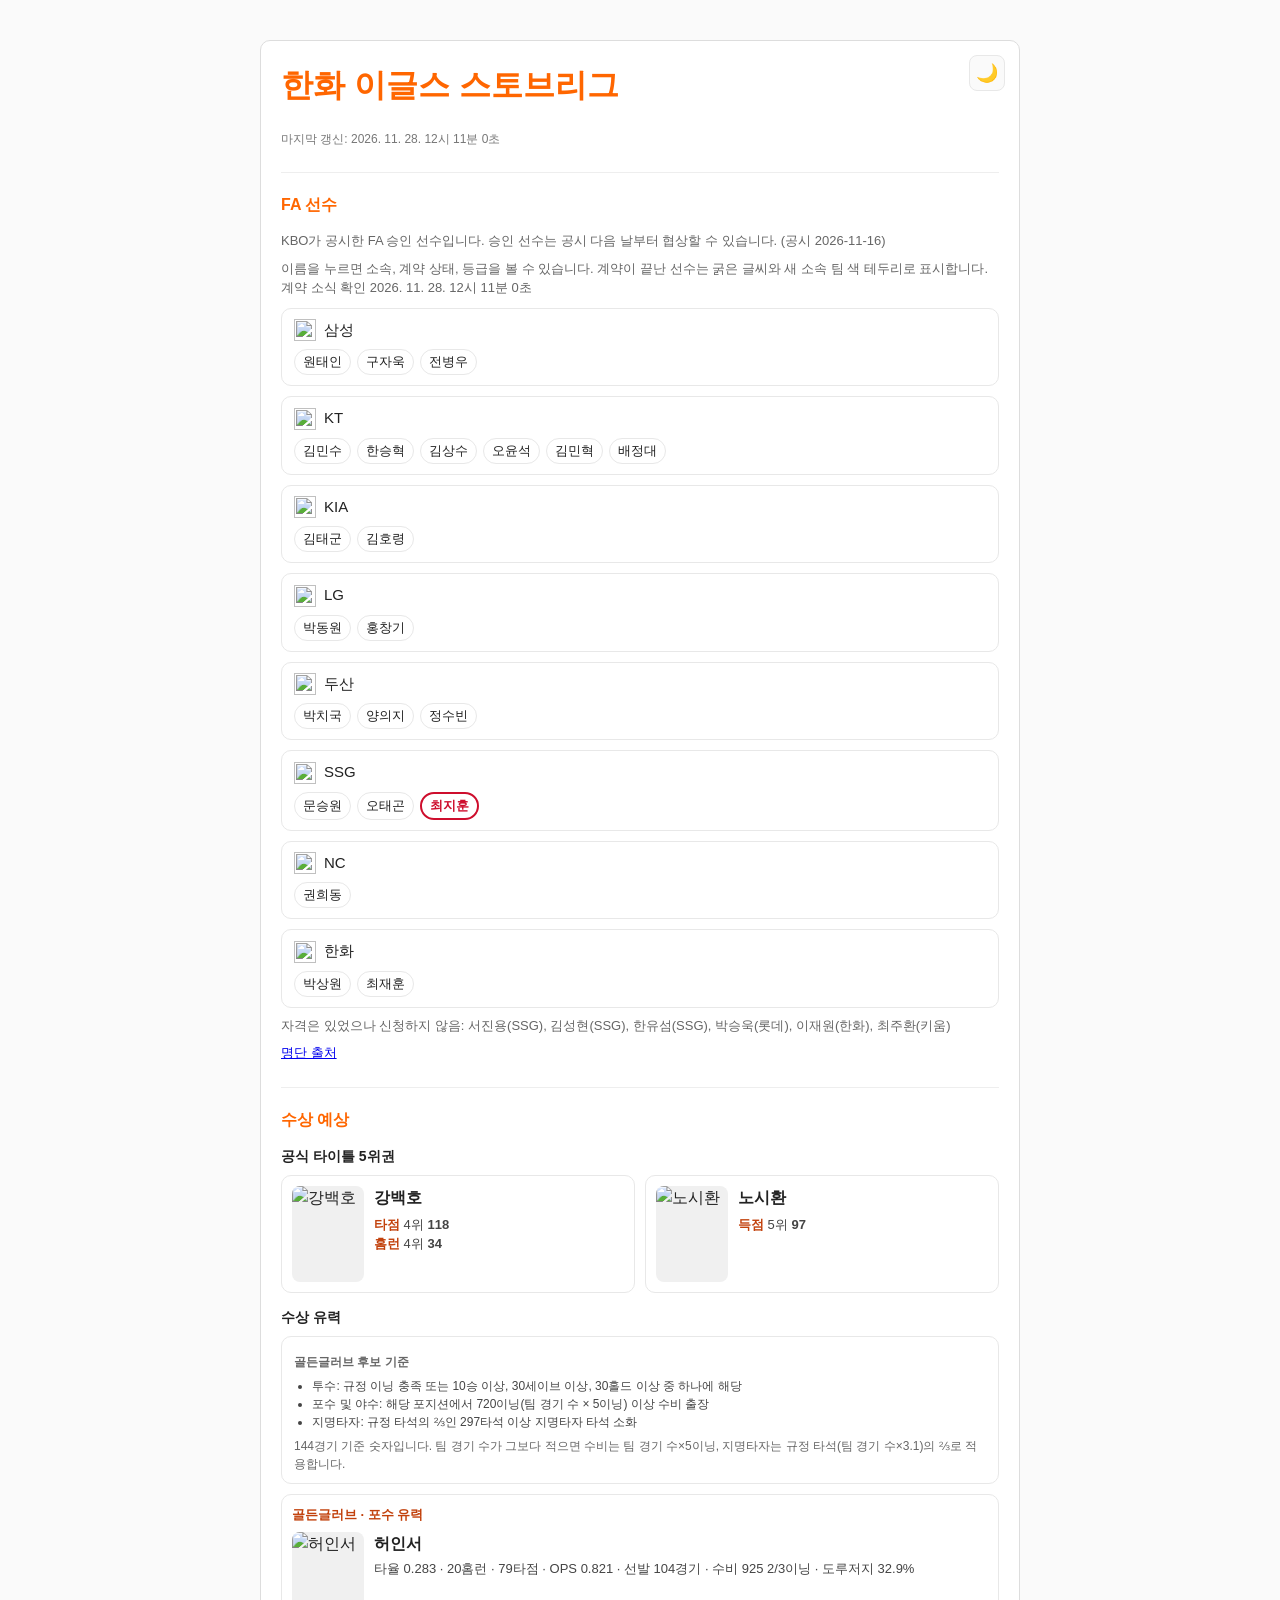
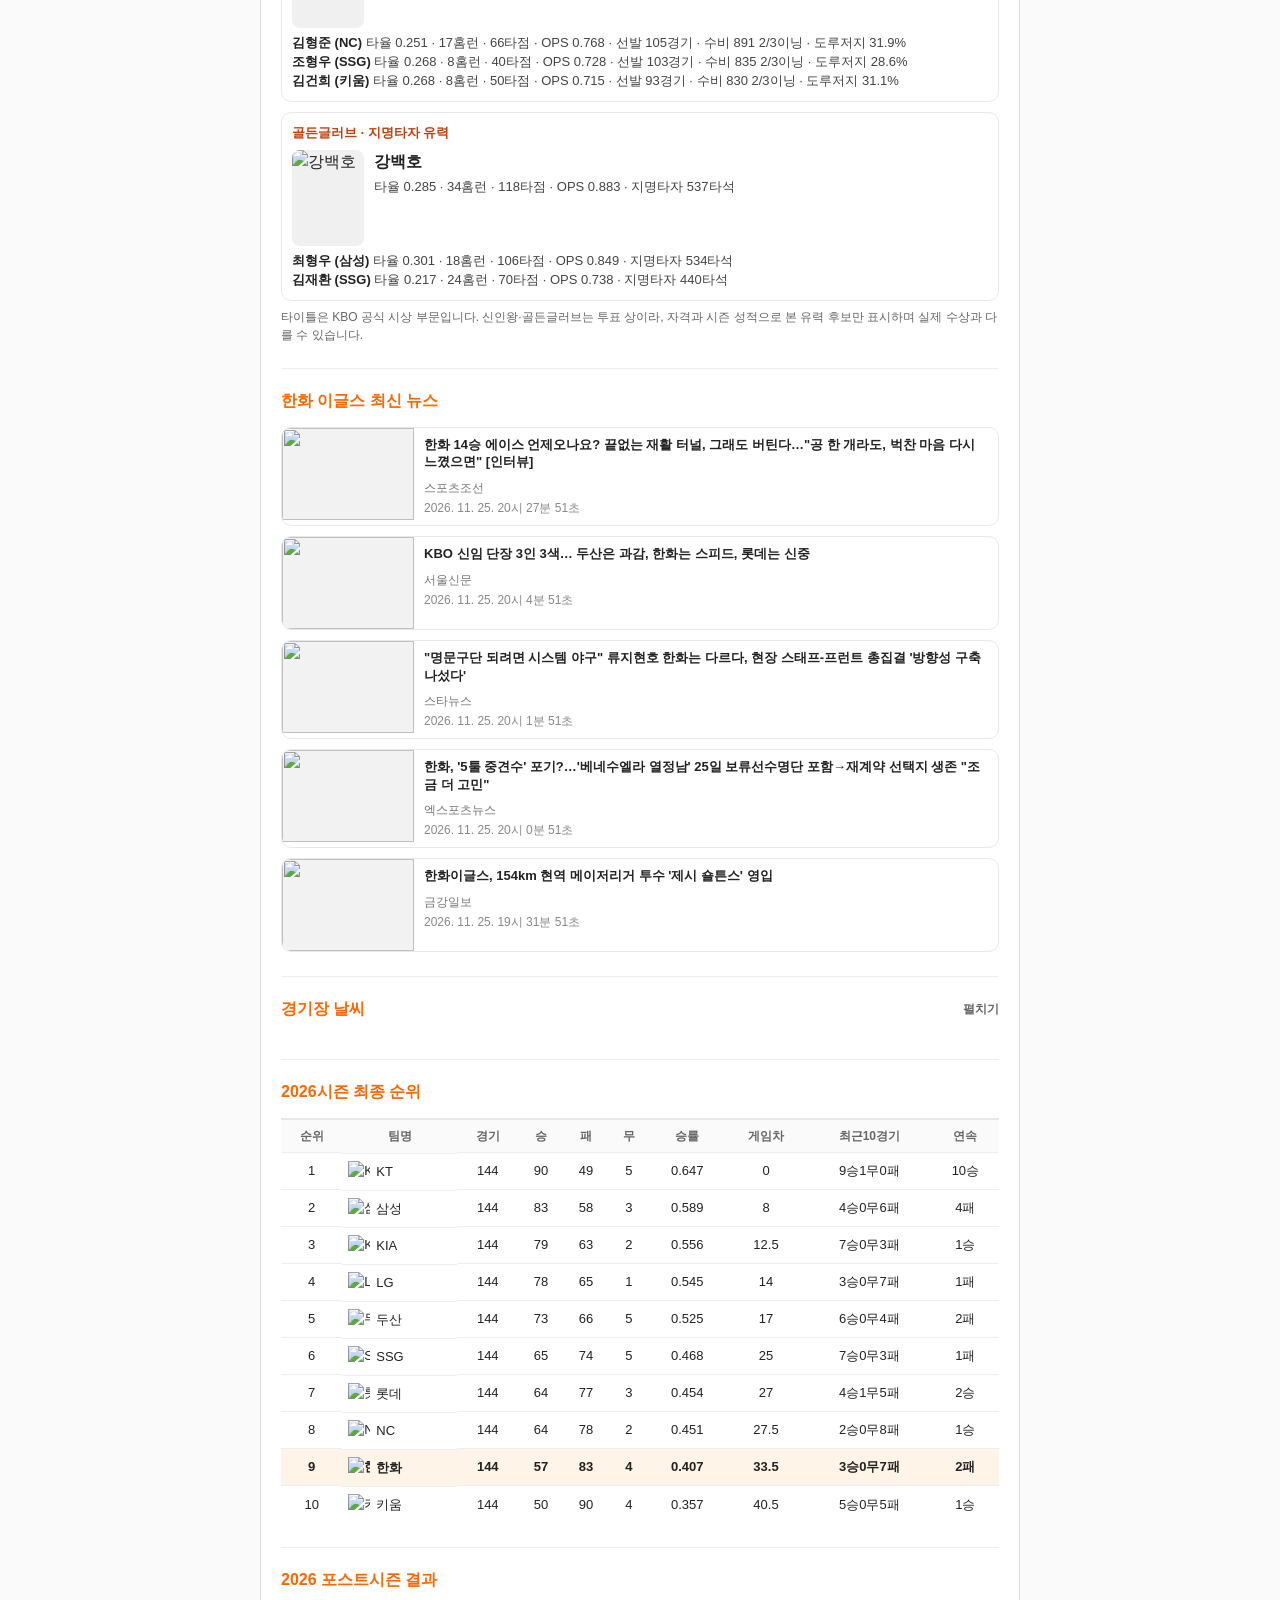
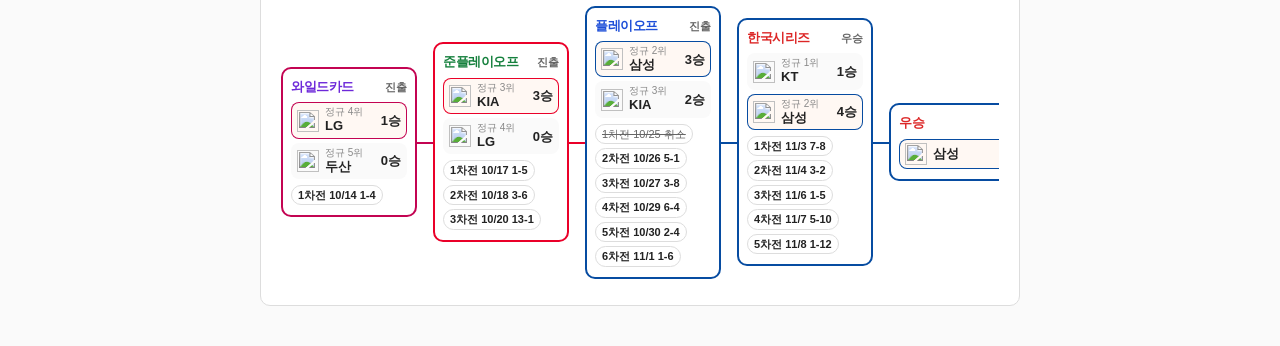
==== commit 3f731d1e: "chore: refresh next Hanwha game preview [skip site ci]" ====
--- a/index.html
+++ b/index.html
@@ -43,8 +43,8 @@
   </main>
 
   <script>
-    window.__NEXT_GAME__ = {"is_stove_league": true, "is_postseason": false, "season_id": "2026", "game_date_ymd": "2026-11-28", "stadium": "대전 한화생명볼파크", "team_rankings": [{"rank": "1", "team_name": "KT", "team_id": "KT", "games": "144", "wins": "90", "losses": "49", "draws": "5", "win_rate": "0.647", "games_behind": "0", "last10": "9승1무0패", "streak": "10승", "emblem": "https://6ptotvmi5753.edge.naverncp.com/KBO_IMAGE/emblem/regular/2026/emblem_KT.png"}, {"rank": "2", "team_name": "삼성", "team_id": "SS", "games": "144", "wins": "83", "losses": "58", "draws": "3", "win_rate": "0.589", "games_behind": "8", "last10": "4승0무6패", "streak": "4패", "emblem": "https://6ptotvmi5753.edge.naverncp.com/KBO_IMAGE/emblem/regular/2026/emblem_SS.png"}, {"rank": "3", "team_name": "KIA", "team_id": "HT", "games": "144", "wins": "79", "losses": "63", "draws": "2", "win_rate": "0.556", "games_behind": "12.5", "last10": "7승0무3패", "streak": "1승", "emblem": "https://6ptotvmi5753.edge.naverncp.com/KBO_IMAGE/emblem/regular/2026/emblem_HT.png"}, {"rank": "4", "team_name": "LG", "team_id": "LG", "games": "144", "wins": "78", "losses": "65", "draws": "1", "win_rate": "0.545", "games_behind": "14", "last10": "3승0무7패", "streak": "1패", "emblem": "https://6ptotvmi5753.edge.naverncp.com/KBO_IMAGE/emblem/regular/2026/emblem_LG.png"}, {"rank": "5", "team_name": "두산", "team_id": "OB", "games": "144", "wins": "73", "losses": "66", "draws": "5", "win_rate": "0.525", "games_behind": "17", "last10": "6승0무4패", "streak": "2패", "emblem": "https://6ptotvmi5753.edge.naverncp.com/KBO_IMAGE/emblem/regular/2026/emblem_OB.png"}, {"rank": "6", "team_name": "SSG", "team_id": "SK", "games": "144", "wins": "65", "losses": "74", "draws": "5", "win_rate": "0.468", "games_behind": "25", "last10": "7승0무3패", "streak": "1패", "emblem": "https://6ptotvmi5753.edge.naverncp.com/KBO_IMAGE/emblem/regular/2026/emblem_SK.png"}, {"rank": "7", "team_name": "롯데", "team_id": "LT", "games": "144", "wins": "64", "losses": "77", "draws": "3", "win_rate": "0.454", "games_behind": "27", "last10": "4승1무5패", "streak": "2승", "emblem": "https://6ptotvmi5753.edge.naverncp.com/KBO_IMAGE/emblem/regular/2026/emblem_LT.png"}, {"rank": "8", "team_name": "NC", "team_id": "NC", "games": "144", "wins": "64", "losses": "78", "draws": "2", "win_rate": "0.451", "games_behind": "27.5", "last10": "2승0무8패", "streak": "1승", "emblem": "https://6ptotvmi5753.edge.naverncp.com/KBO_IMAGE/emblem/regular/2026/emblem_NC.png"}, {"rank": "9", "team_name": "한화", "team_id": "HH", "games": "144", "wins": "57", "losses": "83", "draws": "4", "win_rate": "0.407", "games_behind": "33.5", "last10": "3승0무7패", "streak": "2패", "emblem": "https://6ptotvmi5753.edge.naverncp.com/KBO_IMAGE/emblem/regular/2026/emblem_HH.png"}, {"rank": "10", "team_name": "키움", "team_id": "WO", "games": "144", "wins": "50", "losses": "90", "draws": "4", "win_rate": "0.357", "games_behind": "40.5", "last10": "5승0무5패", "streak": "1승", "emblem": "https://6ptotvmi5753.edge.naverncp.com/KBO_IMAGE/emblem/regular/2026/emblem_WO.png"}], "team_rank_date": "2026.11.28", "weather_info": {"region": "대전 한화생명볼파크", "game_start_time": "", "hourly": [{"time_label": "21:00", "weather": "대체로 맑음", "icon": "partly", "rain_probability": 2, "temperature": "3.6", "wind_speed": "3.4", "wind_gust": "9.1", "is_game_start": false}, {"time_label": "22:00", "weather": "대체로 맑음", "icon": "partly", "rain_probability": 0, "temperature": "3.2", "wind_speed": "3.0", "wind_gust": "8.7", "is_game_start": false}, {"time_label": "23:00", "weather": "부분 흐림", "icon": "partly", "rain_probability": 0, "temperature": "3.1", "wind_speed": "2.6", "wind_gust": "8.2", "is_game_start": false}, {"time_label": "24:00", "weather": "대체로 맑음", "icon": "partly", "rain_probability": 0, "temperature": "3.0", "wind_speed": "2.4", "wind_gust": "7.4", "is_game_start": false}], "game_progress_probability": 99, "dust": {"pm10": "6", "pm2_5": "5", "grade": "좋음"}, "cancel_warnings": [], "updated_at": "2026-11-28T20:32:10+09:00", "stove": true}, "latest_news": [{"title": "한화 14승 에이스 언제오나요? 끝없는 재활 터널, 그래도 버틴다…\"공 한 개라도, 벅찬 마음 다시 느꼈으면\" [인터뷰]", "url": "https://m.sports.naver.com/kbaseball/article/076/0004469873", "thumbnail": "https://imgnews.pstatic.net/image/origin/076/2026/11/26/4469873.jpg", "source_name": "스포츠조선", "published_at": "2026-11-26T05:27:51+09:00"}, {"title": "KBO 신임 단장 3인 3색… 두산은 과감, 한화는 스피드, 롯데는 신중", "url": "https://m.sports.naver.com/kbaseball/article/081/0003703305", "thumbnail": "https://imgnews.pstatic.net/image/origin/081/2026/11/26/3703305.jpg", "source_name": "서울신문", "published_at": "2026-11-26T05:04:51+09:00"}, {"title": "\"명문구단 되려면 시스템 야구\" 류지현호 한화는 다르다, 현장 스태프-프런트 총집결 '방향성 구축 나섰다'", "url": "https://m.sports.naver.com/kbaseball/article/108/0003490290", "thumbnail": "https://imgnews.pstatic.net/image/origin/108/2026/11/26/3490290.jpg", "source_name": "스타뉴스", "published_at": "2026-11-26T05:01:51+09:00"}, {"title": "한화, '5툴 중견수' 포기?…'베네수엘라 열정남' 25일 보류선수명단 포함→재계약 선택지 생존 \"조금 더 고민\"", "url": "https://m.sports.naver.com/kbaseball/article/311/0002084188", "thumbnail": "https://imgnews.pstatic.net/image/origin/311/2026/11/26/2084188.jpg", "source_name": "엑스포츠뉴스", "published_at": "2026-11-26T05:00:51+09:00"}, {"title": "한화이글스, 154km 현역 메이저리거 투수 '제시 숄튼스' 영입", "url": "https://www.ggilbo.com/news/articleView.html?idxno=1194734", "thumbnail": "https://imgnews.pstatic.net/image/origin/5356/2026/11/26/828260.jpg", "source_name": "금강일보", "published_at": "2026-11-26T04:31:51+09:00"}], "player_highlights": {"titles": [{"player_id": "68050", "name": "강백호", "image_url": "https://6ptotvmi5753.edge.naverncp.com/KBO_IMAGE/person/middle/2026/68050.jpg", "items": [{"label": "타점", "rank": 4, "value": "118"}, {"label": "홈런", "rank": 4, "value": "34"}]}, {"player_id": "69737", "name": "노시환", "image_url": "https://6ptotvmi5753.edge.naverncp.com/KBO_IMAGE/person/middle/2026/69737.jpg", "items": [{"label": "득점", "rank": 5, "value": "97"}]}], "awards": [{"kind": "골든글러브", "position": "포수", "player_id": "52764", "name": "허인서", "image_url": "https://6ptotvmi5753.edge.naverncp.com/KBO_IMAGE/person/middle/2026/52764.jpg", "summary": "타율 0.283 · 20홈런 · 79타점 · OPS 0.821 · 선발 104경기 · 수비 925 2/3이닝 · 도루저지 32.9%", "rivals": [{"name": "김형준", "team": "NC", "summary": "타율 0.251 · 17홈런 · 66타점 · OPS 0.768 · 선발 105경기 · 수비 891 2/3이닝 · 도루저지 31.9%"}, {"name": "조형우", "team": "SSG", "summary": "타율 0.268 · 8홈런 · 40타점 · OPS 0.728 · 선발 103경기 · 수비 835 2/3이닝 · 도루저지 28.6%"}, {"name": "김건희", "team": "키움", "summary": "타율 0.268 · 8홈런 · 50타점 · OPS 0.715 · 선발 93경기 · 수비 830 2/3이닝 · 도루저지 31.1%"}]}, {"kind": "골든글러브", "position": "지명타자", "player_id": "68050", "name": "강백호", "image_url": "https://6ptotvmi5753.edge.naverncp.com/KBO_IMAGE/person/middle/2026/68050.jpg", "summary": "타율 0.285 · 34홈런 · 118타점 · OPS 0.883 · 지명타자 537타석", "rivals": [{"name": "최형우", "team": "삼성", "summary": "타율 0.301 · 18홈런 · 106타점 · OPS 0.849 · 지명타자 534타석"}, {"name": "김재환", "team": "SSG", "summary": "타율 0.217 · 24홈런 · 70타점 · OPS 0.738 · 지명타자 440타석"}]}]}, "postseason_results": {"season": "2026", "series": [{"series": "WC", "label": "와일드카드", "summary": "LG 1승", "games": [{"series": "WC", "label": "와일드카드", "date": "2026-10-14", "game_time": "18:30", "stadium": "잠실", "away_team": "두산", "home_team": "LG", "away_score": "1", "home_score": "4", "status": "종료", "result": "홈승", "game_id": "20261014OBLG0"}]}, {"series": "SPO", "label": "준플레이오프", "summary": "KIA 3승", "games": [{"series": "SPO", "label": "준플레이오프", "date": "2026-10-17", "game_time": "14:00", "stadium": "광주", "away_team": "LG", "home_team": "KIA", "away_score": "1", "home_score": "5", "status": "종료", "result": "홈승", "game_id": "20261017LGHT0"}, {"series": "SPO", "label": "준플레이오프", "date": "2026-10-18", "game_time": "14:00", "stadium": "광주", "away_team": "LG", "home_team": "KIA", "away_score": "3", "home_score": "6", "status": "종료", "result": "홈승", "game_id": "20261018LGHT0"}, {"series": "SPO", "label": "준플레이오프", "date": "2026-10-20", "game_time": "18:30", "stadium": "잠실", "away_team": "KIA", "home_team": "LG", "away_score": "13", "home_score": "1", "status": "종료", "result": "원정승", "game_id": "20261020HTLG0"}]}, {"series": "PO", "label": "플레이오프", "summary": "삼성 3승 · KIA 2승", "games": [{"series": "PO", "label": "플레이오프", "date": "2026-10-25", "game_time": "14:00", "stadium": "대구", "away_team": "KIA", "home_team": "삼성", "away_score": "0", "home_score": "0", "status": "취소", "result": "우천취소", "game_id": "20261025HTSS0"}, {"series": "PO", "label": "플레이오프", "date": "2026-10-26", "game_time": "18:30", "stadium": "대구", "away_team": "KIA", "home_team": "삼성", "away_score": "5", "home_score": "1", "status": "종료", "result": "원정승", "game_id": "20261026HTSS0"}, {"series": "PO", "label": "플레이오프", "date": "2026-10-27", "game_time": "18:30", "stadium": "대구", "away_team": "KIA", "home_team": "삼성", "away_score": "3", "home_score": "8", "status": "종료", "result": "홈승", "game_id": "20261027HTSS0"}, {"series": "PO", "label": "플레이오프", "date": "2026-10-29", "game_time": "18:30", "stadium": "광주", "away_team": "삼성", "home_team": "KIA", "away_score": "6", "home_score": "4", "status": "종료", "result": "원정승", "game_id": "20261029SSHT0"}, {"series": "PO", "label": "플레이오프", "date": "2026-10-30", "game_time": "18:30", "stadium": "광주", "away_team": "삼성", "home_team": "KIA", "away_score": "2", "home_score": "4", "status": "종료", "result": "홈승", "game_id": "20261030SSHT0"}, {"series": "PO", "label": "플레이오프", "date": "2026-11-01", "game_time": "14:00", "stadium": "대구", "away_team": "KIA", "home_team": "삼성", "away_score": "1", "home_score": "6", "status": "종료", "result": "홈승", "game_id": "20261101HTSS0"}]}, {"series": "KS", "label": "한국시리즈", "summary": "삼성 4승 · KT 1승", "games": [{"series": "KS", "label": "한국시리즈", "date": "2026-11-03", "game_time": "18:30", "stadium": "수원", "away_team": "삼성", "home_team": "KT", "away_score": "7", "home_score": "8", "status": "종료", "result": "홈승", "game_id": "20261103SSKT0"}, {"series": "KS", "label": "한국시리즈", "date": "2026-11-04", "game_time": "18:30", "stadium": "수원", "away_team": "삼성", "home_team": "KT", "away_score": "3", "home_score": "2", "status": "종료", "result": "원정승", "game_id": "20261104SSKT0"}, {"series": "KS", "label": "한국시리즈", "date": "2026-11-06", "game_time": "18:30", "stadium": "대구", "away_team": "KT", "home_team": "삼성", "away_score": "1", "home_score": "5", "status": "종료", "result": "홈승", "game_id": "20261106KTSS0"}, {"series": "KS", "label": "한국시리즈", "date": "2026-11-07", "game_time": "14:00", "stadium": "대구", "away_team": "KT", "home_team": "삼성", "away_score": "5", "home_score": "10", "status": "종료", "result": "홈승", "game_id": "20261107KTSS0"}, {"series": "KS", "label": "한국시리즈", "date": "2026-11-08", "game_time": "14:00", "stadium": "대구", "away_team": "KT", "home_team": "삼성", "away_score": "1", "home_score": "12", "status": "종료", "result": "홈승", "game_id": "20261108KTSS0"}]}]}, "fa_players": {"announced_on": "2026-11-16", "source_title": "2027 프로야구 FA 협상 시작…‘1호 계약’ 주인공은 누구?", "source_url": "https://www.etoday.co.kr/news/view/2648940", "players": [{"name": "원태인", "team": "삼성", "grade": "A", "team_id": "SS", "emblem": "https://6ptotvmi5753.edge.naverncp.com/KBO_IMAGE/emblem/regular/2026/emblem_SS.png", "status": "협상 중", "signed": false, "signed_team": "", "signed_team_id": "", "signed_emblem": "", "years": "", "total": "", "signing_bonus": "", "salary": "", "option": "", "contract_source_url": "", "contract_source_title": "", "contract_detail": "", "player_id": "69446", "image_url": "https://6ptotvmi5753.edge.naverncp.com/KBO_IMAGE/person/middle/2026/69446.jpg"}, {"name": "구자욱", "team": "삼성", "grade": "A", "team_id": "SS", "emblem": "https://6ptotvmi5753.edge.naverncp.com/KBO_IMAGE/emblem/regular/2026/emblem_SS.png", "status": "협상 중", "signed": false, "signed_team": "", "signed_team_id": "", "signed_emblem": "", "years": "", "total": "", "signing_bonus": "", "salary": "", "option": "", "contract_source_url": "", "contract_source_title": "", "contract_detail": "", "player_id": "62404", "image_url": "https://6ptotvmi5753.edge.naverncp.com/KBO_IMAGE/person/middle/2026/62404.jpg"}, {"name": "전병우", "team": "삼성", "grade": "C", "team_id": "SS", "emblem": "https://6ptotvmi5753.edge.naverncp.com/KBO_IMAGE/emblem/regular/2026/emblem_SS.png", "status": "협상 중", "signed": false, "signed_team": "", "signed_team_id": "", "signed_emblem": "", "years": "", "total": "", "signing_bonus": "", "salary": "", "option": "", "contract_source_url": "", "contract_source_title": "", "contract_detail": "", "player_id": "65586", "image_url": "https://6ptotvmi5753.edge.naverncp.com/KBO_IMAGE/person/middle/2026/65586.jpg"}, {"name": "김민수", "team": "KT", "grade": "B", "team_id": "KT", "emblem": "https://6ptotvmi5753.edge.naverncp.com/KBO_IMAGE/emblem/regular/2026/emblem_KT.png", "status": "협상 중", "signed": false, "signed_team": "", "signed_team_id": "", "signed_emblem": "", "years": "", "total": "", "signing_bonus": "", "salary": "", "option": "", "contract_source_url": "", "contract_source_title": "", "contract_detail": "", "player_id": "65048", "image_url": "https://6ptotvmi5753.edge.naverncp.com/KBO_IMAGE/person/middle/2026/65048.jpg"}, {"name": "한승혁", "team": "KT", "grade": "B", "team_id": "KT", "emblem": "https://6ptotvmi5753.edge.naverncp.com/KBO_IMAGE/emblem/regular/2026/emblem_KT.png", "status": "협상 중", "signed": false, "signed_team": "", "signed_team_id": "", "signed_emblem": "", "years": "", "total": "", "signing_bonus": "", "salary": "", "option": "", "contract_source_url": "", "contract_source_title": "", "contract_detail": "", "player_id": "61666", "image_url": "https://6ptotvmi5753.edge.naverncp.com/KBO_IMAGE/person/middle/2026/61666.jpg"}, {"name": "김상수", "team": "KT", "grade": "C", "team_id": "KT", "emblem": "https://6ptotvmi5753.edge.naverncp.com/KBO_IMAGE/emblem/regular/2026/emblem_KT.png", "status": "협상 중", "signed": false, "signed_team": "", "signed_team_id": "", "signed_emblem": "", "years": "", "total": "", "signing_bonus": "", "salary": "", "option": "", "contract_source_url": "", "contract_source_title": "", "contract_detail": "", "player_id": "79402", "image_url": "https://6ptotvmi5753.edge.naverncp.com/KBO_IMAGE/person/middle/2026/79402.jpg"}, {"name": "오윤석", "team": "KT", "grade": "B", "team_id": "KT", "emblem": "https://6ptotvmi5753.edge.naverncp.com/KBO_IMAGE/emblem/regular/2026/emblem_KT.png", "status": "협상 중", "signed": false, "signed_team": "", "signed_team_id": "", "signed_emblem": "", "years": "", "total": "", "signing_bonus": "", "salary": "", "option": "", "contract_source_url": "", "contract_source_title": "", "contract_detail": "", "player_id": "64504", "image_url": "https://6ptotvmi5753.edge.naverncp.com/KBO_IMAGE/person/middle/2026/64504.jpg"}, {"name": "김민혁", "team": "KT", "grade": "A", "team_id": "KT", "emblem": "https://6ptotvmi5753.edge.naverncp.com/KBO_IMAGE/emblem/regular/2026/emblem_KT.png", "status": "협상 중", "signed": false, "signed_team": "", "signed_team_id": "", "signed_emblem": "", "years": "", "total": "", "signing_bonus": "", "salary": "", "option": "", "contract_source_url": "", "contract_source_title": "", "contract_detail": "", "player_id": "64004", "image_url": "https://6ptotvmi5753.edge.naverncp.com/KBO_IMAGE/person/middle/2026/64004.jpg"}, {"name": "배정대", "team": "KT", "grade": "A", "team_id": "KT", "emblem": "https://6ptotvmi5753.edge.naverncp.com/KBO_IMAGE/emblem/regular/2026/emblem_KT.png", "status": "협상 중", "signed": false, "signed_team": "", "signed_team_id": "", "signed_emblem": "", "years": "", "total": "", "signing_bonus": "", "salary": "", "option": "", "contract_source_url": "", "contract_source_title": "", "contract_detail": "", "player_id": "64166", "image_url": "https://6ptotvmi5753.edge.naverncp.com/KBO_IMAGE/person/middle/2026/64166.jpg"}, {"name": "김태군", "team": "KIA", "grade": "B", "team_id": "HT", "emblem": "https://6ptotvmi5753.edge.naverncp.com/KBO_IMAGE/emblem/regular/2026/emblem_HT.png", "status": "협상 중", "signed": false, "signed_team": "", "signed_team_id": "", "signed_emblem": "", "years": "", "total": "", "signing_bonus": "", "salary": "", "option": "", "contract_source_url": "", "contract_source_title": "", "contract_detail": "", "player_id": "78122", "image_url": "https://6ptotvmi5753.edge.naverncp.com/KBO_IMAGE/person/middle/2026/78122.jpg"}, {"name": "김호령", "team": "KIA", "grade": "C", "team_id": "HT", "emblem": "https://6ptotvmi5753.edge.naverncp.com/KBO_IMAGE/emblem/regular/2026/emblem_HT.png", "status": "협상 중", "signed": false, "signed_team": "", "signed_team_id": "", "signed_emblem": "", "years": "", "total": "", "signing_bonus": "", "salary": "", "option": "", "contract_source_url": "", "contract_source_title": "", "contract_detail": "", "player_id": "65653", "image_url": "https://6ptotvmi5753.edge.naverncp.com/KBO_IMAGE/person/middle/2026/65653.jpg"}, {"name": "박동원", "team": "LG", "grade": "B", "team_id": "LG", "emblem": "https://6ptotvmi5753.edge.naverncp.com/KBO_IMAGE/emblem/regular/2026/emblem_LG.png", "status": "협상 중", "signed": false, "signed_team": "", "signed_team_id": "", "signed_emblem": "", "years": "", "total": "", "signing_bonus": "", "salary": "", "option": "", "contract_source_url": "", "contract_source_title": "", "contract_detail": "", "player_id": "79365", "image_url": "https://6ptotvmi5753.edge.naverncp.com/KBO_IMAGE/person/middle/2026/79365.jpg"}, {"name": "홍창기", "team": "LG", "grade": "A", "team_id": "LG", "emblem": "https://6ptotvmi5753.edge.naverncp.com/KBO_IMAGE/emblem/regular/2026/emblem_LG.png", "status": "협상 중", "signed": false, "signed_team": "", "signed_team_id": "", "signed_emblem": "", "years": "", "total": "", "signing_bonus": "", "salary": "", "option": "", "contract_source_url": "", "contract_source_title": "", "contract_detail": "", "player_id": "66108", "image_url": "https://6ptotvmi5753.edge.naverncp.com/KBO_IMAGE/person/middle/2026/66108.jpg"}, {"name": "박치국", "team": "두산", "grade": "B", "team_id": "OB", "emblem": "https://6ptotvmi5753.edge.naverncp.com/KBO_IMAGE/emblem/regular/2026/emblem_OB.png", "status": "협상 중", "signed": false, "signed_team": "", "signed_team_id": "", "signed_emblem": "", "years": "", "total": "", "signing_bonus": "", "salary": "", "option": "", "contract_source_url": "", "contract_source_title": "", "contract_detail": "", "player_id": "67266", "image_url": "https://6ptotvmi5753.edge.naverncp.com/KBO_IMAGE/person/middle/2026/67266.jpg"}, {"name": "양의지", "team": "두산", "grade": "C", "team_id": "OB", "emblem": "https://6ptotvmi5753.edge.naverncp.com/KBO_IMAGE/emblem/regular/2026/emblem_OB.png", "status": "협상 중", "signed": false, "signed_team": "", "signed_team_id": "", "signed_emblem": "", "years": "", "total": "", "signing_bonus": "", "salary": "", "option": "", "contract_source_url": "", "contract_source_title": "", "contract_detail": "", "player_id": "76232", "image_url": "https://6ptotvmi5753.edge.naverncp.com/KBO_IMAGE/person/middle/2026/76232.jpg"}, {"name": "정수빈", "team": "두산", "grade": "B", "team_id": "OB", "emblem": "https://6ptotvmi5753.edge.naverncp.com/KBO_IMAGE/emblem/regular/2026/emblem_OB.png", "status": "협상 중", "signed": false, "signed_team": "", "signed_team_id": "", "signed_emblem": "", "years": "", "total": "", "signing_bonus": "", "salary": "", "option": "", "contract_source_url": "", "contract_source_title": "", "contract_detail": "", "player_id": "79231", "image_url": "https://6ptotvmi5753.edge.naverncp.com/KBO_IMAGE/person/middle/2026/79231.jpg"}, {"name": "문승원", "team": "SSG", "grade": "C", "team_id": "SK", "emblem": "https://6ptotvmi5753.edge.naverncp.com/KBO_IMAGE/emblem/regular/2026/emblem_SK.png", "status": "협상 중", "signed": false, "signed_team": "", "signed_team_id": "", "signed_emblem": "", "years": "", "total": "", "signing_bonus": "", "salary": "", "option": "", "contract_source_url": "", "contract_source_title": "", "contract_detail": "", "player_id": "62869", "image_url": "https://6ptotvmi5753.edge.naverncp.com/KBO_IMAGE/person/middle/2026/62869.jpg"}, {"name": "오태곤", "team": "SSG", "grade": "C", "team_id": "SK", "emblem": "https://6ptotvmi5753.edge.naverncp.com/KBO_IMAGE/emblem/regular/2026/emblem_SK.png", "status": "협상 중", "signed": false, "signed_team": "", "signed_team_id": "", "signed_emblem": "", "years": "", "total": "", "signing_bonus": "", "salary": "", "option": "", "contract_source_url": "", "contract_source_title": "", "contract_detail": "", "player_id": "60558", "image_url": "https://6ptotvmi5753.edge.naverncp.com/KBO_IMAGE/person/middle/2026/60558.jpg"}, {"name": "최지훈", "team": "SSG", "grade": "B", "team_id": "SK", "emblem": "https://6ptotvmi5753.edge.naverncp.com/KBO_IMAGE/emblem/regular/2026/emblem_SK.png", "status": "계약 완료", "signed": true, "signed_team": "SSG", "signed_team_id": "SK", "signed_emblem": "https://6ptotvmi5753.edge.naverncp.com/KBO_IMAGE/emblem/regular/2026/emblem_SK.png", "years": "4년", "total": "67억원", "signing_bonus": "38억원", "salary": "20억원", "option": "9억원", "contract_source_url": "https://www.starnewskorea.com/sports/2026/11/25/2026112515141454498", "contract_source_title": "'와' 김하성 야구 재벌이네! MLB 누적 900억 돌파→1년 연봉이 최지훈 4...", "contract_detail": "최지훈은 지난 18일 원소속팀 SSG와 4년 총액 67억 원(계약금 38억 원·연봉 20억 원·옵션 9억 원)에 도장을 찍", "player_id": "50854", "image_url": "https://6ptotvmi5753.edge.naverncp.com/KBO_IMAGE/person/middle/2026/50854.jpg"}, {"name": "권희동", "team": "NC", "grade": "B", "team_id": "NC", "emblem": "https://6ptotvmi5753.edge.naverncp.com/KBO_IMAGE/emblem/regular/2026/emblem_NC.png", "status": "협상 중", "signed": false, "signed_team": "", "signed_team_id": "", "signed_emblem": "", "years": "", "total": "", "signing_bonus": "", "salary": "", "option": "", "contract_source_url": "", "contract_source_title": "", "contract_detail": "", "player_id": "63963", "image_url": "https://6ptotvmi5753.edge.naverncp.com/KBO_IMAGE/person/middle/2026/63963.jpg"}, {"name": "박상원", "team": "한화", "grade": "A", "team_id": "HH", "emblem": "https://6ptotvmi5753.edge.naverncp.com/KBO_IMAGE/emblem/regular/2026/emblem_HH.png", "status": "협상 중", "signed": false, "signed_team": "", "signed_team_id": "", "signed_emblem": "", "years": "", "total": "", "signing_bonus": "", "salary": "", "option": "", "contract_source_url": "", "contract_source_title": "", "contract_detail": "", "player_id": "67703", "image_url": "https://6ptotvmi5753.edge.naverncp.com/KBO_IMAGE/person/middle/2026/67703.jpg"}, {"name": "최재훈", "team": "한화", "grade": "B", "team_id": "HH", "emblem": "https://6ptotvmi5753.edge.naverncp.com/KBO_IMAGE/emblem/regular/2026/emblem_HH.png", "status": "협상 중", "signed": false, "signed_team": "", "signed_team_id": "", "signed_emblem": "", "years": "", "total": "", "signing_bonus": "", "salary": "", "option": "", "contract_source_url": "", "contract_source_title": "", "contract_detail": "", "player_id": "78288", "image_url": "https://6ptotvmi5753.edge.naverncp.com/KBO_IMAGE/person/middle/2026/78288.jpg"}], "declined": [{"name": "서진용", "team": "SSG", "team_id": "SK", "emblem": "https://6ptotvmi5753.edge.naverncp.com/KBO_IMAGE/emblem/regular/2026/emblem_SK.png", "status": "미신청", "signed": false}, {"name": "김성현", "team": "SSG", "team_id": "SK", "emblem": "https://6ptotvmi5753.edge.naverncp.com/KBO_IMAGE/emblem/regular/2026/emblem_SK.png", "status": "미신청", "signed": false}, {"name": "한유섬", "team": "SSG", "team_id": "SK", "emblem": "https://6ptotvmi5753.edge.naverncp.com/KBO_IMAGE/emblem/regular/2026/emblem_SK.png", "status": "미신청", "signed": false}, {"name": "박승욱", "team": "롯데", "team_id": "LT", "emblem": "https://6ptotvmi5753.edge.naverncp.com/KBO_IMAGE/emblem/regular/2026/emblem_LT.png", "status": "미신청", "signed": false}, {"name": "이재원", "team": "한화", "team_id": "HH", "emblem": "https://6ptotvmi5753.edge.naverncp.com/KBO_IMAGE/emblem/regular/2026/emblem_HH.png", "status": "미신청", "signed": false}, {"name": "최주환", "team": "키움", "team_id": "WO", "emblem": "https://6ptotvmi5753.edge.naverncp.com/KBO_IMAGE/emblem/regular/2026/emblem_WO.png", "status": "미신청", "signed": false}], "note": "KBO가 공시한 FA 승인 선수입니다. 승인 선수는 공시 다음 날부터 협상할 수 있습니다.", "contract_checked_at": "2026-11-28T20:40:34+09:00"}, "eagles_tv": {"highlight": {"title": "", "url": "https://www.youtube.com/watch?v=lygBM9FRBd4", "published_at": "", "video_id": "lygBM9FRBd4", "thumbnail": "https://i.ytimg.com/vi/lygBM9FRBd4/hqdefault.jpg"}, "oiyu": {"title": "신인 강건우 4이닝 2K! 두 번의 빅이닝으로 13득점 폭발(10.05)", "url": "https://www.youtube.com/watch?v=gJnLOmD9nNQ", "published_at": "2026-10-05T12:56:51+00:00", "video_id": "gJnLOmD9nNQ", "thumbnail": "https://i4.ytimg.com/vi/gJnLOmD9nNQ/hqdefault.jpg"}}};
-    window.__UPDATED_AT__ = "2026-11-28T20:40:34+09:00";
+    window.__NEXT_GAME__ = {"is_stove_league": true, "is_postseason": false, "season_id": "2026", "game_date_ymd": "2026-11-28", "stadium": "대전 한화생명볼파크", "team_rankings": [{"rank": "1", "team_name": "KT", "team_id": "KT", "games": "144", "wins": "90", "losses": "49", "draws": "5", "win_rate": "0.647", "games_behind": "0", "last10": "9승1무0패", "streak": "10승", "emblem": "https://6ptotvmi5753.edge.naverncp.com/KBO_IMAGE/emblem/regular/2026/emblem_KT.png"}, {"rank": "2", "team_name": "삼성", "team_id": "SS", "games": "144", "wins": "83", "losses": "58", "draws": "3", "win_rate": "0.589", "games_behind": "8", "last10": "4승0무6패", "streak": "4패", "emblem": "https://6ptotvmi5753.edge.naverncp.com/KBO_IMAGE/emblem/regular/2026/emblem_SS.png"}, {"rank": "3", "team_name": "KIA", "team_id": "HT", "games": "144", "wins": "79", "losses": "63", "draws": "2", "win_rate": "0.556", "games_behind": "12.5", "last10": "7승0무3패", "streak": "1승", "emblem": "https://6ptotvmi5753.edge.naverncp.com/KBO_IMAGE/emblem/regular/2026/emblem_HT.png"}, {"rank": "4", "team_name": "LG", "team_id": "LG", "games": "144", "wins": "78", "losses": "65", "draws": "1", "win_rate": "0.545", "games_behind": "14", "last10": "3승0무7패", "streak": "1패", "emblem": "https://6ptotvmi5753.edge.naverncp.com/KBO_IMAGE/emblem/regular/2026/emblem_LG.png"}, {"rank": "5", "team_name": "두산", "team_id": "OB", "games": "144", "wins": "73", "losses": "66", "draws": "5", "win_rate": "0.525", "games_behind": "17", "last10": "6승0무4패", "streak": "2패", "emblem": "https://6ptotvmi5753.edge.naverncp.com/KBO_IMAGE/emblem/regular/2026/emblem_OB.png"}, {"rank": "6", "team_name": "SSG", "team_id": "SK", "games": "144", "wins": "65", "losses": "74", "draws": "5", "win_rate": "0.468", "games_behind": "25", "last10": "7승0무3패", "streak": "1패", "emblem": "https://6ptotvmi5753.edge.naverncp.com/KBO_IMAGE/emblem/regular/2026/emblem_SK.png"}, {"rank": "7", "team_name": "롯데", "team_id": "LT", "games": "144", "wins": "64", "losses": "77", "draws": "3", "win_rate": "0.454", "games_behind": "27", "last10": "4승1무5패", "streak": "2승", "emblem": "https://6ptotvmi5753.edge.naverncp.com/KBO_IMAGE/emblem/regular/2026/emblem_LT.png"}, {"rank": "8", "team_name": "NC", "team_id": "NC", "games": "144", "wins": "64", "losses": "78", "draws": "2", "win_rate": "0.451", "games_behind": "27.5", "last10": "2승0무8패", "streak": "1승", "emblem": "https://6ptotvmi5753.edge.naverncp.com/KBO_IMAGE/emblem/regular/2026/emblem_NC.png"}, {"rank": "9", "team_name": "한화", "team_id": "HH", "games": "144", "wins": "57", "losses": "83", "draws": "4", "win_rate": "0.407", "games_behind": "33.5", "last10": "3승0무7패", "streak": "2패", "emblem": "https://6ptotvmi5753.edge.naverncp.com/KBO_IMAGE/emblem/regular/2026/emblem_HH.png"}, {"rank": "10", "team_name": "키움", "team_id": "WO", "games": "144", "wins": "50", "losses": "90", "draws": "4", "win_rate": "0.357", "games_behind": "40.5", "last10": "5승0무5패", "streak": "1승", "emblem": "https://6ptotvmi5753.edge.naverncp.com/KBO_IMAGE/emblem/regular/2026/emblem_WO.png"}], "team_rank_date": "2026.11.28", "weather_info": {"region": "대전 한화생명볼파크", "game_start_time": "", "hourly": [{"time_label": "22:00", "weather": "대체로 맑음", "icon": "partly", "rain_probability": 0, "temperature": "3.2", "wind_speed": "3.0", "wind_gust": "8.7", "is_game_start": false}, {"time_label": "23:00", "weather": "부분 흐림", "icon": "partly", "rain_probability": 0, "temperature": "3.1", "wind_speed": "2.6", "wind_gust": "8.2", "is_game_start": false}, {"time_label": "24:00", "weather": "대체로 맑음", "icon": "partly", "rain_probability": 0, "temperature": "3.0", "wind_speed": "2.4", "wind_gust": "7.4", "is_game_start": false}], "game_progress_probability": 100, "dust": {"pm10": "6", "pm2_5": "5", "grade": "좋음"}, "cancel_warnings": [], "updated_at": "2026-11-28T21:02:19+09:00", "stove": true}, "latest_news": [{"title": "한화 14승 에이스 언제오나요? 끝없는 재활 터널, 그래도 버틴다…\"공 한 개라도, 벅찬 마음 다시 느꼈으면\" [인터뷰]", "url": "https://m.sports.naver.com/kbaseball/article/076/0004469873", "thumbnail": "https://imgnews.pstatic.net/image/origin/076/2026/11/26/4469873.jpg", "source_name": "스포츠조선", "published_at": "2026-11-26T05:27:51+09:00"}, {"title": "KBO 신임 단장 3인 3색… 두산은 과감, 한화는 스피드, 롯데는 신중", "url": "https://m.sports.naver.com/kbaseball/article/081/0003703305", "thumbnail": "https://imgnews.pstatic.net/image/origin/081/2026/11/26/3703305.jpg", "source_name": "서울신문", "published_at": "2026-11-26T05:04:51+09:00"}, {"title": "\"명문구단 되려면 시스템 야구\" 류지현호 한화는 다르다, 현장 스태프-프런트 총집결 '방향성 구축 나섰다'", "url": "https://m.sports.naver.com/kbaseball/article/108/0003490290", "thumbnail": "https://imgnews.pstatic.net/image/origin/108/2026/11/26/3490290.jpg", "source_name": "스타뉴스", "published_at": "2026-11-26T05:01:51+09:00"}, {"title": "한화, '5툴 중견수' 포기?…'베네수엘라 열정남' 25일 보류선수명단 포함→재계약 선택지 생존 \"조금 더 고민\"", "url": "https://m.sports.naver.com/kbaseball/article/311/0002084188", "thumbnail": "https://imgnews.pstatic.net/image/origin/311/2026/11/26/2084188.jpg", "source_name": "엑스포츠뉴스", "published_at": "2026-11-26T05:00:51+09:00"}, {"title": "한화이글스, 154km 현역 메이저리거 투수 '제시 숄튼스' 영입", "url": "https://www.ggilbo.com/news/articleView.html?idxno=1194734", "thumbnail": "https://imgnews.pstatic.net/image/origin/5356/2026/11/26/828260.jpg", "source_name": "금강일보", "published_at": "2026-11-26T04:31:51+09:00"}], "player_highlights": {"titles": [{"player_id": "68050", "name": "강백호", "image_url": "https://6ptotvmi5753.edge.naverncp.com/KBO_IMAGE/person/middle/2026/68050.jpg", "items": [{"label": "타점", "rank": 4, "value": "118"}, {"label": "홈런", "rank": 4, "value": "34"}]}, {"player_id": "69737", "name": "노시환", "image_url": "https://6ptotvmi5753.edge.naverncp.com/KBO_IMAGE/person/middle/2026/69737.jpg", "items": [{"label": "득점", "rank": 5, "value": "97"}]}], "awards": [{"kind": "골든글러브", "position": "포수", "player_id": "52764", "name": "허인서", "image_url": "https://6ptotvmi5753.edge.naverncp.com/KBO_IMAGE/person/middle/2026/52764.jpg", "summary": "타율 0.283 · 20홈런 · 79타점 · OPS 0.821 · 선발 104경기 · 수비 925 2/3이닝 · 도루저지 32.9%", "rivals": [{"name": "김형준", "team": "NC", "summary": "타율 0.251 · 17홈런 · 66타점 · OPS 0.768 · 선발 105경기 · 수비 891 2/3이닝 · 도루저지 31.9%"}, {"name": "조형우", "team": "SSG", "summary": "타율 0.268 · 8홈런 · 40타점 · OPS 0.728 · 선발 103경기 · 수비 835 2/3이닝 · 도루저지 28.6%"}, {"name": "김건희", "team": "키움", "summary": "타율 0.268 · 8홈런 · 50타점 · OPS 0.715 · 선발 93경기 · 수비 830 2/3이닝 · 도루저지 31.1%"}]}, {"kind": "골든글러브", "position": "지명타자", "player_id": "68050", "name": "강백호", "image_url": "https://6ptotvmi5753.edge.naverncp.com/KBO_IMAGE/person/middle/2026/68050.jpg", "summary": "타율 0.285 · 34홈런 · 118타점 · OPS 0.883 · 지명타자 537타석", "rivals": [{"name": "최형우", "team": "삼성", "summary": "타율 0.301 · 18홈런 · 106타점 · OPS 0.849 · 지명타자 534타석"}, {"name": "김재환", "team": "SSG", "summary": "타율 0.217 · 24홈런 · 70타점 · OPS 0.738 · 지명타자 440타석"}]}]}, "postseason_results": {"season": "2026", "series": [{"series": "WC", "label": "와일드카드", "summary": "LG 1승", "games": [{"series": "WC", "label": "와일드카드", "date": "2026-10-14", "game_time": "18:30", "stadium": "잠실", "away_team": "두산", "home_team": "LG", "away_score": "1", "home_score": "4", "status": "종료", "result": "홈승", "game_id": "20261014OBLG0"}]}, {"series": "SPO", "label": "준플레이오프", "summary": "KIA 3승", "games": [{"series": "SPO", "label": "준플레이오프", "date": "2026-10-17", "game_time": "14:00", "stadium": "광주", "away_team": "LG", "home_team": "KIA", "away_score": "1", "home_score": "5", "status": "종료", "result": "홈승", "game_id": "20261017LGHT0"}, {"series": "SPO", "label": "준플레이오프", "date": "2026-10-18", "game_time": "14:00", "stadium": "광주", "away_team": "LG", "home_team": "KIA", "away_score": "3", "home_score": "6", "status": "종료", "result": "홈승", "game_id": "20261018LGHT0"}, {"series": "SPO", "label": "준플레이오프", "date": "2026-10-20", "game_time": "18:30", "stadium": "잠실", "away_team": "KIA", "home_team": "LG", "away_score": "13", "home_score": "1", "status": "종료", "result": "원정승", "game_id": "20261020HTLG0"}]}, {"series": "PO", "label": "플레이오프", "summary": "삼성 3승 · KIA 2승", "games": [{"series": "PO", "label": "플레이오프", "date": "2026-10-25", "game_time": "14:00", "stadium": "대구", "away_team": "KIA", "home_team": "삼성", "away_score": "0", "home_score": "0", "status": "취소", "result": "우천취소", "game_id": "20261025HTSS0"}, {"series": "PO", "label": "플레이오프", "date": "2026-10-26", "game_time": "18:30", "stadium": "대구", "away_team": "KIA", "home_team": "삼성", "away_score": "5", "home_score": "1", "status": "종료", "result": "원정승", "game_id": "20261026HTSS0"}, {"series": "PO", "label": "플레이오프", "date": "2026-10-27", "game_time": "18:30", "stadium": "대구", "away_team": "KIA", "home_team": "삼성", "away_score": "3", "home_score": "8", "status": "종료", "result": "홈승", "game_id": "20261027HTSS0"}, {"series": "PO", "label": "플레이오프", "date": "2026-10-29", "game_time": "18:30", "stadium": "광주", "away_team": "삼성", "home_team": "KIA", "away_score": "6", "home_score": "4", "status": "종료", "result": "원정승", "game_id": "20261029SSHT0"}, {"series": "PO", "label": "플레이오프", "date": "2026-10-30", "game_time": "18:30", "stadium": "광주", "away_team": "삼성", "home_team": "KIA", "away_score": "2", "home_score": "4", "status": "종료", "result": "홈승", "game_id": "20261030SSHT0"}, {"series": "PO", "label": "플레이오프", "date": "2026-11-01", "game_time": "14:00", "stadium": "대구", "away_team": "KIA", "home_team": "삼성", "away_score": "1", "home_score": "6", "status": "종료", "result": "홈승", "game_id": "20261101HTSS0"}]}, {"series": "KS", "label": "한국시리즈", "summary": "삼성 4승 · KT 1승", "games": [{"series": "KS", "label": "한국시리즈", "date": "2026-11-03", "game_time": "18:30", "stadium": "수원", "away_team": "삼성", "home_team": "KT", "away_score": "7", "home_score": "8", "status": "종료", "result": "홈승", "game_id": "20261103SSKT0"}, {"series": "KS", "label": "한국시리즈", "date": "2026-11-04", "game_time": "18:30", "stadium": "수원", "away_team": "삼성", "home_team": "KT", "away_score": "3", "home_score": "2", "status": "종료", "result": "원정승", "game_id": "20261104SSKT0"}, {"series": "KS", "label": "한국시리즈", "date": "2026-11-06", "game_time": "18:30", "stadium": "대구", "away_team": "KT", "home_team": "삼성", "away_score": "1", "home_score": "5", "status": "종료", "result": "홈승", "game_id": "20261106KTSS0"}, {"series": "KS", "label": "한국시리즈", "date": "2026-11-07", "game_time": "14:00", "stadium": "대구", "away_team": "KT", "home_team": "삼성", "away_score": "5", "home_score": "10", "status": "종료", "result": "홈승", "game_id": "20261107KTSS0"}, {"series": "KS", "label": "한국시리즈", "date": "2026-11-08", "game_time": "14:00", "stadium": "대구", "away_team": "KT", "home_team": "삼성", "away_score": "1", "home_score": "12", "status": "종료", "result": "홈승", "game_id": "20261108KTSS0"}]}]}, "fa_players": {"announced_on": "2026-11-16", "source_title": "2027 프로야구 FA 협상 시작…‘1호 계약’ 주인공은 누구?", "source_url": "https://www.etoday.co.kr/news/view/2648940", "players": [{"name": "원태인", "team": "삼성", "grade": "A", "team_id": "SS", "emblem": "https://6ptotvmi5753.edge.naverncp.com/KBO_IMAGE/emblem/regular/2026/emblem_SS.png", "status": "협상 중", "signed": false, "signed_team": "", "signed_team_id": "", "signed_emblem": "", "years": "", "total": "", "signing_bonus": "", "salary": "", "option": "", "contract_source_url": "", "contract_source_title": "", "contract_detail": "", "player_id": "69446", "image_url": "https://6ptotvmi5753.edge.naverncp.com/KBO_IMAGE/person/middle/2026/69446.jpg"}, {"name": "구자욱", "team": "삼성", "grade": "A", "team_id": "SS", "emblem": "https://6ptotvmi5753.edge.naverncp.com/KBO_IMAGE/emblem/regular/2026/emblem_SS.png", "status": "협상 중", "signed": false, "signed_team": "", "signed_team_id": "", "signed_emblem": "", "years": "", "total": "", "signing_bonus": "", "salary": "", "option": "", "contract_source_url": "", "contract_source_title": "", "contract_detail": "", "player_id": "62404", "image_url": "https://6ptotvmi5753.edge.naverncp.com/KBO_IMAGE/person/middle/2026/62404.jpg"}, {"name": "전병우", "team": "삼성", "grade": "C", "team_id": "SS", "emblem": "https://6ptotvmi5753.edge.naverncp.com/KBO_IMAGE/emblem/regular/2026/emblem_SS.png", "status": "협상 중", "signed": false, "signed_team": "", "signed_team_id": "", "signed_emblem": "", "years": "", "total": "", "signing_bonus": "", "salary": "", "option": "", "contract_source_url": "", "contract_source_title": "", "contract_detail": "", "player_id": "65586", "image_url": "https://6ptotvmi5753.edge.naverncp.com/KBO_IMAGE/person/middle/2026/65586.jpg"}, {"name": "김민수", "team": "KT", "grade": "B", "team_id": "KT", "emblem": "https://6ptotvmi5753.edge.naverncp.com/KBO_IMAGE/emblem/regular/2026/emblem_KT.png", "status": "협상 중", "signed": false, "signed_team": "", "signed_team_id": "", "signed_emblem": "", "years": "", "total": "", "signing_bonus": "", "salary": "", "option": "", "contract_source_url": "", "contract_source_title": "", "contract_detail": "", "player_id": "65048", "image_url": "https://6ptotvmi5753.edge.naverncp.com/KBO_IMAGE/person/middle/2026/65048.jpg"}, {"name": "한승혁", "team": "KT", "grade": "B", "team_id": "KT", "emblem": "https://6ptotvmi5753.edge.naverncp.com/KBO_IMAGE/emblem/regular/2026/emblem_KT.png", "status": "협상 중", "signed": false, "signed_team": "", "signed_team_id": "", "signed_emblem": "", "years": "", "total": "", "signing_bonus": "", "salary": "", "option": "", "contract_source_url": "", "contract_source_title": "", "contract_detail": "", "player_id": "61666", "image_url": "https://6ptotvmi5753.edge.naverncp.com/KBO_IMAGE/person/middle/2026/61666.jpg"}, {"name": "김상수", "team": "KT", "grade": "C", "team_id": "KT", "emblem": "https://6ptotvmi5753.edge.naverncp.com/KBO_IMAGE/emblem/regular/2026/emblem_KT.png", "status": "협상 중", "signed": false, "signed_team": "", "signed_team_id": "", "signed_emblem": "", "years": "", "total": "", "signing_bonus": "", "salary": "", "option": "", "contract_source_url": "", "contract_source_title": "", "contract_detail": "", "player_id": "79402", "image_url": "https://6ptotvmi5753.edge.naverncp.com/KBO_IMAGE/person/middle/2026/79402.jpg"}, {"name": "오윤석", "team": "KT", "grade": "B", "team_id": "KT", "emblem": "https://6ptotvmi5753.edge.naverncp.com/KBO_IMAGE/emblem/regular/2026/emblem_KT.png", "status": "협상 중", "signed": false, "signed_team": "", "signed_team_id": "", "signed_emblem": "", "years": "", "total": "", "signing_bonus": "", "salary": "", "option": "", "contract_source_url": "", "contract_source_title": "", "contract_detail": "", "player_id": "64504", "image_url": "https://6ptotvmi5753.edge.naverncp.com/KBO_IMAGE/person/middle/2026/64504.jpg"}, {"name": "김민혁", "team": "KT", "grade": "A", "team_id": "KT", "emblem": "https://6ptotvmi5753.edge.naverncp.com/KBO_IMAGE/emblem/regular/2026/emblem_KT.png", "status": "협상 중", "signed": false, "signed_team": "", "signed_team_id": "", "signed_emblem": "", "years": "", "total": "", "signing_bonus": "", "salary": "", "option": "", "contract_source_url": "", "contract_source_title": "", "contract_detail": "", "player_id": "64004", "image_url": "https://6ptotvmi5753.edge.naverncp.com/KBO_IMAGE/person/middle/2026/64004.jpg"}, {"name": "배정대", "team": "KT", "grade": "A", "team_id": "KT", "emblem": "https://6ptotvmi5753.edge.naverncp.com/KBO_IMAGE/emblem/regular/2026/emblem_KT.png", "status": "협상 중", "signed": false, "signed_team": "", "signed_team_id": "", "signed_emblem": "", "years": "", "total": "", "signing_bonus": "", "salary": "", "option": "", "contract_source_url": "", "contract_source_title": "", "contract_detail": "", "player_id": "64166", "image_url": "https://6ptotvmi5753.edge.naverncp.com/KBO_IMAGE/person/middle/2026/64166.jpg"}, {"name": "김태군", "team": "KIA", "grade": "B", "team_id": "HT", "emblem": "https://6ptotvmi5753.edge.naverncp.com/KBO_IMAGE/emblem/regular/2026/emblem_HT.png", "status": "협상 중", "signed": false, "signed_team": "", "signed_team_id": "", "signed_emblem": "", "years": "", "total": "", "signing_bonus": "", "salary": "", "option": "", "contract_source_url": "", "contract_source_title": "", "contract_detail": "", "player_id": "78122", "image_url": "https://6ptotvmi5753.edge.naverncp.com/KBO_IMAGE/person/middle/2026/78122.jpg"}, {"name": "김호령", "team": "KIA", "grade": "C", "team_id": "HT", "emblem": "https://6ptotvmi5753.edge.naverncp.com/KBO_IMAGE/emblem/regular/2026/emblem_HT.png", "status": "협상 중", "signed": false, "signed_team": "", "signed_team_id": "", "signed_emblem": "", "years": "", "total": "", "signing_bonus": "", "salary": "", "option": "", "contract_source_url": "", "contract_source_title": "", "contract_detail": "", "player_id": "65653", "image_url": "https://6ptotvmi5753.edge.naverncp.com/KBO_IMAGE/person/middle/2026/65653.jpg"}, {"name": "박동원", "team": "LG", "grade": "B", "team_id": "LG", "emblem": "https://6ptotvmi5753.edge.naverncp.com/KBO_IMAGE/emblem/regular/2026/emblem_LG.png", "status": "협상 중", "signed": false, "signed_team": "", "signed_team_id": "", "signed_emblem": "", "years": "", "total": "", "signing_bonus": "", "salary": "", "option": "", "contract_source_url": "", "contract_source_title": "", "contract_detail": "", "player_id": "79365", "image_url": "https://6ptotvmi5753.edge.naverncp.com/KBO_IMAGE/person/middle/2026/79365.jpg"}, {"name": "홍창기", "team": "LG", "grade": "A", "team_id": "LG", "emblem": "https://6ptotvmi5753.edge.naverncp.com/KBO_IMAGE/emblem/regular/2026/emblem_LG.png", "status": "협상 중", "signed": false, "signed_team": "", "signed_team_id": "", "signed_emblem": "", "years": "", "total": "", "signing_bonus": "", "salary": "", "option": "", "contract_source_url": "", "contract_source_title": "", "contract_detail": "", "player_id": "66108", "image_url": "https://6ptotvmi5753.edge.naverncp.com/KBO_IMAGE/person/middle/2026/66108.jpg"}, {"name": "박치국", "team": "두산", "grade": "B", "team_id": "OB", "emblem": "https://6ptotvmi5753.edge.naverncp.com/KBO_IMAGE/emblem/regular/2026/emblem_OB.png", "status": "협상 중", "signed": false, "signed_team": "", "signed_team_id": "", "signed_emblem": "", "years": "", "total": "", "signing_bonus": "", "salary": "", "option": "", "contract_source_url": "", "contract_source_title": "", "contract_detail": "", "player_id": "67266", "image_url": "https://6ptotvmi5753.edge.naverncp.com/KBO_IMAGE/person/middle/2026/67266.jpg"}, {"name": "양의지", "team": "두산", "grade": "C", "team_id": "OB", "emblem": "https://6ptotvmi5753.edge.naverncp.com/KBO_IMAGE/emblem/regular/2026/emblem_OB.png", "status": "협상 중", "signed": false, "signed_team": "", "signed_team_id": "", "signed_emblem": "", "years": "", "total": "", "signing_bonus": "", "salary": "", "option": "", "contract_source_url": "", "contract_source_title": "", "contract_detail": "", "player_id": "76232", "image_url": "https://6ptotvmi5753.edge.naverncp.com/KBO_IMAGE/person/middle/2026/76232.jpg"}, {"name": "정수빈", "team": "두산", "grade": "B", "team_id": "OB", "emblem": "https://6ptotvmi5753.edge.naverncp.com/KBO_IMAGE/emblem/regular/2026/emblem_OB.png", "status": "협상 중", "signed": false, "signed_team": "", "signed_team_id": "", "signed_emblem": "", "years": "", "total": "", "signing_bonus": "", "salary": "", "option": "", "contract_source_url": "", "contract_source_title": "", "contract_detail": "", "player_id": "79231", "image_url": "https://6ptotvmi5753.edge.naverncp.com/KBO_IMAGE/person/middle/2026/79231.jpg"}, {"name": "문승원", "team": "SSG", "grade": "C", "team_id": "SK", "emblem": "https://6ptotvmi5753.edge.naverncp.com/KBO_IMAGE/emblem/regular/2026/emblem_SK.png", "status": "협상 중", "signed": false, "signed_team": "", "signed_team_id": "", "signed_emblem": "", "years": "", "total": "", "signing_bonus": "", "salary": "", "option": "", "contract_source_url": "", "contract_source_title": "", "contract_detail": "", "player_id": "62869", "image_url": "https://6ptotvmi5753.edge.naverncp.com/KBO_IMAGE/person/middle/2026/62869.jpg"}, {"name": "오태곤", "team": "SSG", "grade": "C", "team_id": "SK", "emblem": "https://6ptotvmi5753.edge.naverncp.com/KBO_IMAGE/emblem/regular/2026/emblem_SK.png", "status": "협상 중", "signed": false, "signed_team": "", "signed_team_id": "", "signed_emblem": "", "years": "", "total": "", "signing_bonus": "", "salary": "", "option": "", "contract_source_url": "", "contract_source_title": "", "contract_detail": "", "player_id": "60558", "image_url": "https://6ptotvmi5753.edge.naverncp.com/KBO_IMAGE/person/middle/2026/60558.jpg"}, {"name": "최지훈", "team": "SSG", "grade": "B", "team_id": "SK", "emblem": "https://6ptotvmi5753.edge.naverncp.com/KBO_IMAGE/emblem/regular/2026/emblem_SK.png", "status": "계약 완료", "signed": true, "signed_team": "SSG", "signed_team_id": "SK", "signed_emblem": "https://6ptotvmi5753.edge.naverncp.com/KBO_IMAGE/emblem/regular/2026/emblem_SK.png", "years": "4년", "total": "67억원", "signing_bonus": "38억원", "salary": "20억원", "option": "9억원", "contract_source_url": "https://www.starnewskorea.com/sports/2026/11/25/2026112515141454498", "contract_source_title": "'와' 김하성 야구 재벌이네! MLB 누적 900억 돌파→1년 연봉이 최지훈 4...", "contract_detail": "최지훈은 지난 18일 원소속팀 SSG와 4년 총액 67억 원(계약금 38억 원·연봉 20억 원·옵션 9억 원)에 도장을 찍", "player_id": "50854", "image_url": "https://6ptotvmi5753.edge.naverncp.com/KBO_IMAGE/person/middle/2026/50854.jpg"}, {"name": "권희동", "team": "NC", "grade": "B", "team_id": "NC", "emblem": "https://6ptotvmi5753.edge.naverncp.com/KBO_IMAGE/emblem/regular/2026/emblem_NC.png", "status": "협상 중", "signed": false, "signed_team": "", "signed_team_id": "", "signed_emblem": "", "years": "", "total": "", "signing_bonus": "", "salary": "", "option": "", "contract_source_url": "", "contract_source_title": "", "contract_detail": "", "player_id": "63963", "image_url": "https://6ptotvmi5753.edge.naverncp.com/KBO_IMAGE/person/middle/2026/63963.jpg"}, {"name": "박상원", "team": "한화", "grade": "A", "team_id": "HH", "emblem": "https://6ptotvmi5753.edge.naverncp.com/KBO_IMAGE/emblem/regular/2026/emblem_HH.png", "status": "협상 중", "signed": false, "signed_team": "", "signed_team_id": "", "signed_emblem": "", "years": "", "total": "", "signing_bonus": "", "salary": "", "option": "", "contract_source_url": "", "contract_source_title": "", "contract_detail": "", "player_id": "67703", "image_url": "https://6ptotvmi5753.edge.naverncp.com/KBO_IMAGE/person/middle/2026/67703.jpg"}, {"name": "최재훈", "team": "한화", "grade": "B", "team_id": "HH", "emblem": "https://6ptotvmi5753.edge.naverncp.com/KBO_IMAGE/emblem/regular/2026/emblem_HH.png", "status": "협상 중", "signed": false, "signed_team": "", "signed_team_id": "", "signed_emblem": "", "years": "", "total": "", "signing_bonus": "", "salary": "", "option": "", "contract_source_url": "", "contract_source_title": "", "contract_detail": "", "player_id": "78288", "image_url": "https://6ptotvmi5753.edge.naverncp.com/KBO_IMAGE/person/middle/2026/78288.jpg"}], "declined": [{"name": "서진용", "team": "SSG", "team_id": "SK", "emblem": "https://6ptotvmi5753.edge.naverncp.com/KBO_IMAGE/emblem/regular/2026/emblem_SK.png", "status": "미신청", "signed": false}, {"name": "김성현", "team": "SSG", "team_id": "SK", "emblem": "https://6ptotvmi5753.edge.naverncp.com/KBO_IMAGE/emblem/regular/2026/emblem_SK.png", "status": "미신청", "signed": false}, {"name": "한유섬", "team": "SSG", "team_id": "SK", "emblem": "https://6ptotvmi5753.edge.naverncp.com/KBO_IMAGE/emblem/regular/2026/emblem_SK.png", "status": "미신청", "signed": false}, {"name": "박승욱", "team": "롯데", "team_id": "LT", "emblem": "https://6ptotvmi5753.edge.naverncp.com/KBO_IMAGE/emblem/regular/2026/emblem_LT.png", "status": "미신청", "signed": false}, {"name": "이재원", "team": "한화", "team_id": "HH", "emblem": "https://6ptotvmi5753.edge.naverncp.com/KBO_IMAGE/emblem/regular/2026/emblem_HH.png", "status": "미신청", "signed": false}, {"name": "최주환", "team": "키움", "team_id": "WO", "emblem": "https://6ptotvmi5753.edge.naverncp.com/KBO_IMAGE/emblem/regular/2026/emblem_WO.png", "status": "미신청", "signed": false}], "note": "KBO가 공시한 FA 승인 선수입니다. 승인 선수는 공시 다음 날부터 협상할 수 있습니다.", "contract_checked_at": "2026-11-28T21:11:00+09:00"}, "eagles_tv": {"highlight": {"title": "", "url": "https://www.youtube.com/watch?v=lygBM9FRBd4", "published_at": "", "video_id": "lygBM9FRBd4", "thumbnail": "https://i.ytimg.com/vi/lygBM9FRBd4/hqdefault.jpg"}, "oiyu": {"title": "신인 강건우 4이닝 2K! 두 번의 빅이닝으로 13득점 폭발(10.05)", "url": "https://www.youtube.com/watch?v=gJnLOmD9nNQ", "published_at": "2026-10-05T12:56:51+00:00", "video_id": "gJnLOmD9nNQ", "thumbnail": "https://i4.ytimg.com/vi/gJnLOmD9nNQ/hqdefault.jpg"}}};
+    window.__UPDATED_AT__ = "2026-11-28T21:11:00+09:00";
   </script>
   <script src="./script.js"></script>
 </body>
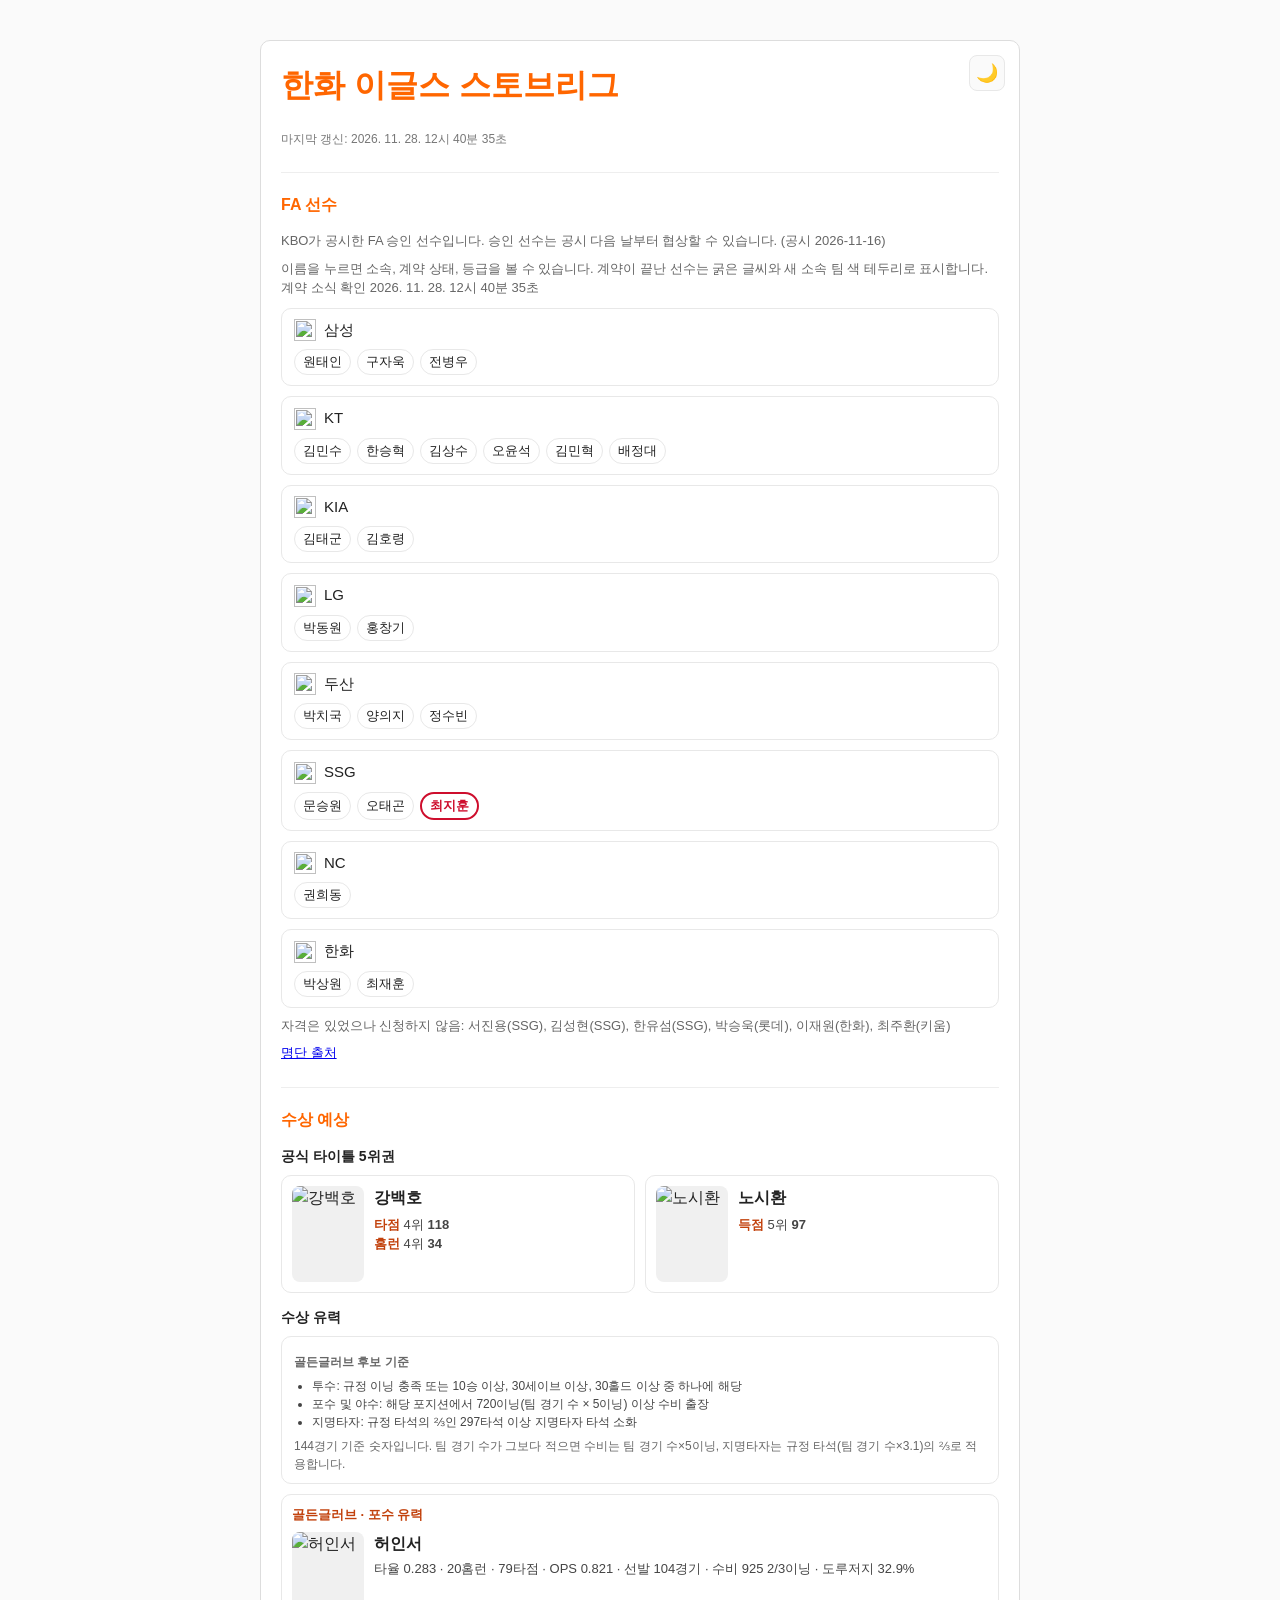
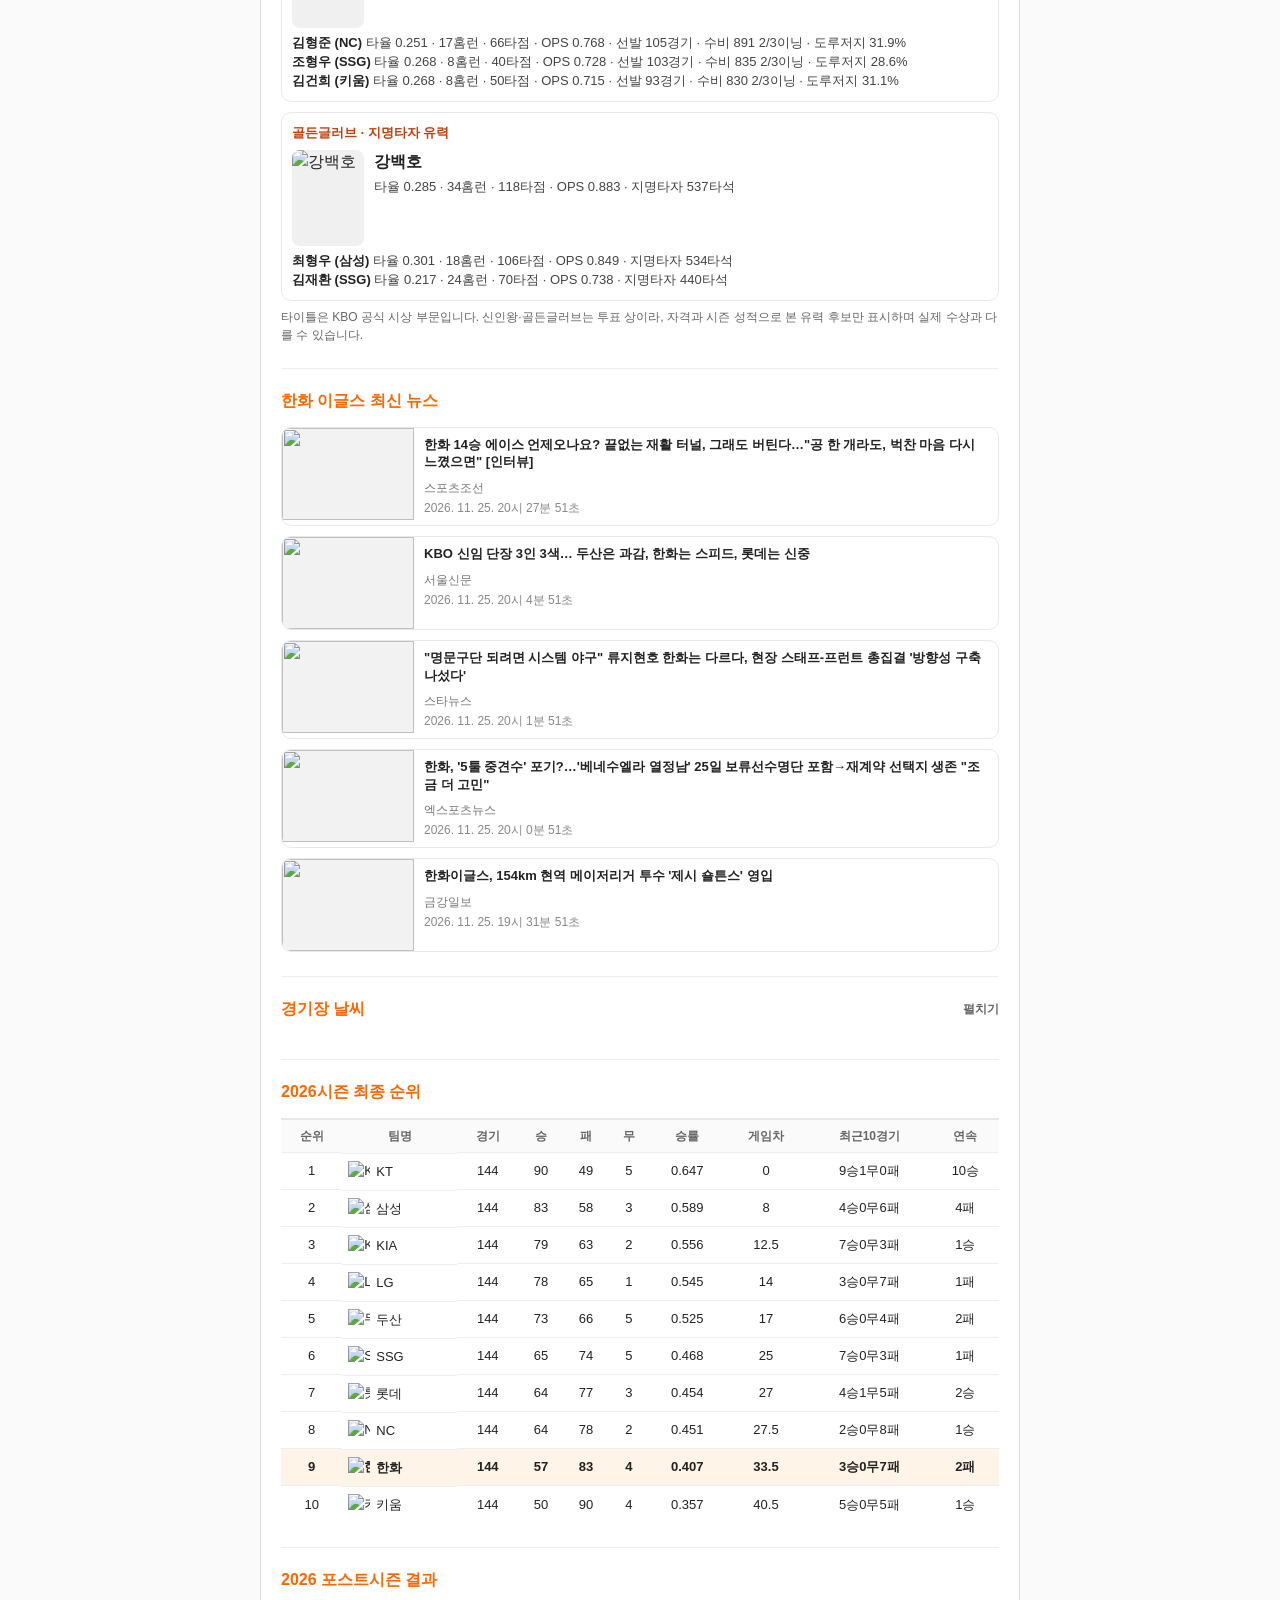
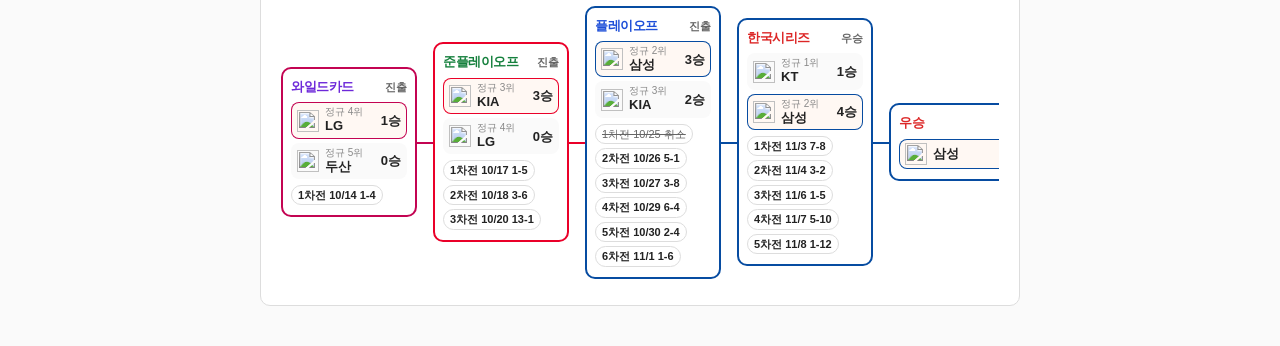
==== commit d7cd0012: "chore: refresh next Hanwha game preview [skip site ci]" ====
--- a/index.html
+++ b/index.html
@@ -43,8 +43,8 @@
   </main>
 
   <script>
-    window.__NEXT_GAME__ = {"is_stove_league": true, "is_postseason": false, "season_id": "2026", "game_date_ymd": "2026-11-28", "stadium": "대전 한화생명볼파크", "team_rankings": [{"rank": "1", "team_name": "KT", "team_id": "KT", "games": "144", "wins": "90", "losses": "49", "draws": "5", "win_rate": "0.647", "games_behind": "0", "last10": "9승1무0패", "streak": "10승", "emblem": "https://6ptotvmi5753.edge.naverncp.com/KBO_IMAGE/emblem/regular/2026/emblem_KT.png"}, {"rank": "2", "team_name": "삼성", "team_id": "SS", "games": "144", "wins": "83", "losses": "58", "draws": "3", "win_rate": "0.589", "games_behind": "8", "last10": "4승0무6패", "streak": "4패", "emblem": "https://6ptotvmi5753.edge.naverncp.com/KBO_IMAGE/emblem/regular/2026/emblem_SS.png"}, {"rank": "3", "team_name": "KIA", "team_id": "HT", "games": "144", "wins": "79", "losses": "63", "draws": "2", "win_rate": "0.556", "games_behind": "12.5", "last10": "7승0무3패", "streak": "1승", "emblem": "https://6ptotvmi5753.edge.naverncp.com/KBO_IMAGE/emblem/regular/2026/emblem_HT.png"}, {"rank": "4", "team_name": "LG", "team_id": "LG", "games": "144", "wins": "78", "losses": "65", "draws": "1", "win_rate": "0.545", "games_behind": "14", "last10": "3승0무7패", "streak": "1패", "emblem": "https://6ptotvmi5753.edge.naverncp.com/KBO_IMAGE/emblem/regular/2026/emblem_LG.png"}, {"rank": "5", "team_name": "두산", "team_id": "OB", "games": "144", "wins": "73", "losses": "66", "draws": "5", "win_rate": "0.525", "games_behind": "17", "last10": "6승0무4패", "streak": "2패", "emblem": "https://6ptotvmi5753.edge.naverncp.com/KBO_IMAGE/emblem/regular/2026/emblem_OB.png"}, {"rank": "6", "team_name": "SSG", "team_id": "SK", "games": "144", "wins": "65", "losses": "74", "draws": "5", "win_rate": "0.468", "games_behind": "25", "last10": "7승0무3패", "streak": "1패", "emblem": "https://6ptotvmi5753.edge.naverncp.com/KBO_IMAGE/emblem/regular/2026/emblem_SK.png"}, {"rank": "7", "team_name": "롯데", "team_id": "LT", "games": "144", "wins": "64", "losses": "77", "draws": "3", "win_rate": "0.454", "games_behind": "27", "last10": "4승1무5패", "streak": "2승", "emblem": "https://6ptotvmi5753.edge.naverncp.com/KBO_IMAGE/emblem/regular/2026/emblem_LT.png"}, {"rank": "8", "team_name": "NC", "team_id": "NC", "games": "144", "wins": "64", "losses": "78", "draws": "2", "win_rate": "0.451", "games_behind": "27.5", "last10": "2승0무8패", "streak": "1승", "emblem": "https://6ptotvmi5753.edge.naverncp.com/KBO_IMAGE/emblem/regular/2026/emblem_NC.png"}, {"rank": "9", "team_name": "한화", "team_id": "HH", "games": "144", "wins": "57", "losses": "83", "draws": "4", "win_rate": "0.407", "games_behind": "33.5", "last10": "3승0무7패", "streak": "2패", "emblem": "https://6ptotvmi5753.edge.naverncp.com/KBO_IMAGE/emblem/regular/2026/emblem_HH.png"}, {"rank": "10", "team_name": "키움", "team_id": "WO", "games": "144", "wins": "50", "losses": "90", "draws": "4", "win_rate": "0.357", "games_behind": "40.5", "last10": "5승0무5패", "streak": "1승", "emblem": "https://6ptotvmi5753.edge.naverncp.com/KBO_IMAGE/emblem/regular/2026/emblem_WO.png"}], "team_rank_date": "2026.11.28", "weather_info": {"region": "대전 한화생명볼파크", "game_start_time": "", "hourly": [{"time_label": "22:00", "weather": "대체로 맑음", "icon": "partly", "rain_probability": 0, "temperature": "3.2", "wind_speed": "3.0", "wind_gust": "8.7", "is_game_start": false}, {"time_label": "23:00", "weather": "부분 흐림", "icon": "partly", "rain_probability": 0, "temperature": "3.1", "wind_speed": "2.6", "wind_gust": "8.2", "is_game_start": false}, {"time_label": "24:00", "weather": "대체로 맑음", "icon": "partly", "rain_probability": 0, "temperature": "3.0", "wind_speed": "2.4", "wind_gust": "7.4", "is_game_start": false}], "game_progress_probability": 100, "dust": {"pm10": "6", "pm2_5": "5", "grade": "좋음"}, "cancel_warnings": [], "updated_at": "2026-11-28T21:02:19+09:00", "stove": true}, "latest_news": [{"title": "한화 14승 에이스 언제오나요? 끝없는 재활 터널, 그래도 버틴다…\"공 한 개라도, 벅찬 마음 다시 느꼈으면\" [인터뷰]", "url": "https://m.sports.naver.com/kbaseball/article/076/0004469873", "thumbnail": "https://imgnews.pstatic.net/image/origin/076/2026/11/26/4469873.jpg", "source_name": "스포츠조선", "published_at": "2026-11-26T05:27:51+09:00"}, {"title": "KBO 신임 단장 3인 3색… 두산은 과감, 한화는 스피드, 롯데는 신중", "url": "https://m.sports.naver.com/kbaseball/article/081/0003703305", "thumbnail": "https://imgnews.pstatic.net/image/origin/081/2026/11/26/3703305.jpg", "source_name": "서울신문", "published_at": "2026-11-26T05:04:51+09:00"}, {"title": "\"명문구단 되려면 시스템 야구\" 류지현호 한화는 다르다, 현장 스태프-프런트 총집결 '방향성 구축 나섰다'", "url": "https://m.sports.naver.com/kbaseball/article/108/0003490290", "thumbnail": "https://imgnews.pstatic.net/image/origin/108/2026/11/26/3490290.jpg", "source_name": "스타뉴스", "published_at": "2026-11-26T05:01:51+09:00"}, {"title": "한화, '5툴 중견수' 포기?…'베네수엘라 열정남' 25일 보류선수명단 포함→재계약 선택지 생존 \"조금 더 고민\"", "url": "https://m.sports.naver.com/kbaseball/article/311/0002084188", "thumbnail": "https://imgnews.pstatic.net/image/origin/311/2026/11/26/2084188.jpg", "source_name": "엑스포츠뉴스", "published_at": "2026-11-26T05:00:51+09:00"}, {"title": "한화이글스, 154km 현역 메이저리거 투수 '제시 숄튼스' 영입", "url": "https://www.ggilbo.com/news/articleView.html?idxno=1194734", "thumbnail": "https://imgnews.pstatic.net/image/origin/5356/2026/11/26/828260.jpg", "source_name": "금강일보", "published_at": "2026-11-26T04:31:51+09:00"}], "player_highlights": {"titles": [{"player_id": "68050", "name": "강백호", "image_url": "https://6ptotvmi5753.edge.naverncp.com/KBO_IMAGE/person/middle/2026/68050.jpg", "items": [{"label": "타점", "rank": 4, "value": "118"}, {"label": "홈런", "rank": 4, "value": "34"}]}, {"player_id": "69737", "name": "노시환", "image_url": "https://6ptotvmi5753.edge.naverncp.com/KBO_IMAGE/person/middle/2026/69737.jpg", "items": [{"label": "득점", "rank": 5, "value": "97"}]}], "awards": [{"kind": "골든글러브", "position": "포수", "player_id": "52764", "name": "허인서", "image_url": "https://6ptotvmi5753.edge.naverncp.com/KBO_IMAGE/person/middle/2026/52764.jpg", "summary": "타율 0.283 · 20홈런 · 79타점 · OPS 0.821 · 선발 104경기 · 수비 925 2/3이닝 · 도루저지 32.9%", "rivals": [{"name": "김형준", "team": "NC", "summary": "타율 0.251 · 17홈런 · 66타점 · OPS 0.768 · 선발 105경기 · 수비 891 2/3이닝 · 도루저지 31.9%"}, {"name": "조형우", "team": "SSG", "summary": "타율 0.268 · 8홈런 · 40타점 · OPS 0.728 · 선발 103경기 · 수비 835 2/3이닝 · 도루저지 28.6%"}, {"name": "김건희", "team": "키움", "summary": "타율 0.268 · 8홈런 · 50타점 · OPS 0.715 · 선발 93경기 · 수비 830 2/3이닝 · 도루저지 31.1%"}]}, {"kind": "골든글러브", "position": "지명타자", "player_id": "68050", "name": "강백호", "image_url": "https://6ptotvmi5753.edge.naverncp.com/KBO_IMAGE/person/middle/2026/68050.jpg", "summary": "타율 0.285 · 34홈런 · 118타점 · OPS 0.883 · 지명타자 537타석", "rivals": [{"name": "최형우", "team": "삼성", "summary": "타율 0.301 · 18홈런 · 106타점 · OPS 0.849 · 지명타자 534타석"}, {"name": "김재환", "team": "SSG", "summary": "타율 0.217 · 24홈런 · 70타점 · OPS 0.738 · 지명타자 440타석"}]}]}, "postseason_results": {"season": "2026", "series": [{"series": "WC", "label": "와일드카드", "summary": "LG 1승", "games": [{"series": "WC", "label": "와일드카드", "date": "2026-10-14", "game_time": "18:30", "stadium": "잠실", "away_team": "두산", "home_team": "LG", "away_score": "1", "home_score": "4", "status": "종료", "result": "홈승", "game_id": "20261014OBLG0"}]}, {"series": "SPO", "label": "준플레이오프", "summary": "KIA 3승", "games": [{"series": "SPO", "label": "준플레이오프", "date": "2026-10-17", "game_time": "14:00", "stadium": "광주", "away_team": "LG", "home_team": "KIA", "away_score": "1", "home_score": "5", "status": "종료", "result": "홈승", "game_id": "20261017LGHT0"}, {"series": "SPO", "label": "준플레이오프", "date": "2026-10-18", "game_time": "14:00", "stadium": "광주", "away_team": "LG", "home_team": "KIA", "away_score": "3", "home_score": "6", "status": "종료", "result": "홈승", "game_id": "20261018LGHT0"}, {"series": "SPO", "label": "준플레이오프", "date": "2026-10-20", "game_time": "18:30", "stadium": "잠실", "away_team": "KIA", "home_team": "LG", "away_score": "13", "home_score": "1", "status": "종료", "result": "원정승", "game_id": "20261020HTLG0"}]}, {"series": "PO", "label": "플레이오프", "summary": "삼성 3승 · KIA 2승", "games": [{"series": "PO", "label": "플레이오프", "date": "2026-10-25", "game_time": "14:00", "stadium": "대구", "away_team": "KIA", "home_team": "삼성", "away_score": "0", "home_score": "0", "status": "취소", "result": "우천취소", "game_id": "20261025HTSS0"}, {"series": "PO", "label": "플레이오프", "date": "2026-10-26", "game_time": "18:30", "stadium": "대구", "away_team": "KIA", "home_team": "삼성", "away_score": "5", "home_score": "1", "status": "종료", "result": "원정승", "game_id": "20261026HTSS0"}, {"series": "PO", "label": "플레이오프", "date": "2026-10-27", "game_time": "18:30", "stadium": "대구", "away_team": "KIA", "home_team": "삼성", "away_score": "3", "home_score": "8", "status": "종료", "result": "홈승", "game_id": "20261027HTSS0"}, {"series": "PO", "label": "플레이오프", "date": "2026-10-29", "game_time": "18:30", "stadium": "광주", "away_team": "삼성", "home_team": "KIA", "away_score": "6", "home_score": "4", "status": "종료", "result": "원정승", "game_id": "20261029SSHT0"}, {"series": "PO", "label": "플레이오프", "date": "2026-10-30", "game_time": "18:30", "stadium": "광주", "away_team": "삼성", "home_team": "KIA", "away_score": "2", "home_score": "4", "status": "종료", "result": "홈승", "game_id": "20261030SSHT0"}, {"series": "PO", "label": "플레이오프", "date": "2026-11-01", "game_time": "14:00", "stadium": "대구", "away_team": "KIA", "home_team": "삼성", "away_score": "1", "home_score": "6", "status": "종료", "result": "홈승", "game_id": "20261101HTSS0"}]}, {"series": "KS", "label": "한국시리즈", "summary": "삼성 4승 · KT 1승", "games": [{"series": "KS", "label": "한국시리즈", "date": "2026-11-03", "game_time": "18:30", "stadium": "수원", "away_team": "삼성", "home_team": "KT", "away_score": "7", "home_score": "8", "status": "종료", "result": "홈승", "game_id": "20261103SSKT0"}, {"series": "KS", "label": "한국시리즈", "date": "2026-11-04", "game_time": "18:30", "stadium": "수원", "away_team": "삼성", "home_team": "KT", "away_score": "3", "home_score": "2", "status": "종료", "result": "원정승", "game_id": "20261104SSKT0"}, {"series": "KS", "label": "한국시리즈", "date": "2026-11-06", "game_time": "18:30", "stadium": "대구", "away_team": "KT", "home_team": "삼성", "away_score": "1", "home_score": "5", "status": "종료", "result": "홈승", "game_id": "20261106KTSS0"}, {"series": "KS", "label": "한국시리즈", "date": "2026-11-07", "game_time": "14:00", "stadium": "대구", "away_team": "KT", "home_team": "삼성", "away_score": "5", "home_score": "10", "status": "종료", "result": "홈승", "game_id": "20261107KTSS0"}, {"series": "KS", "label": "한국시리즈", "date": "2026-11-08", "game_time": "14:00", "stadium": "대구", "away_team": "KT", "home_team": "삼성", "away_score": "1", "home_score": "12", "status": "종료", "result": "홈승", "game_id": "20261108KTSS0"}]}]}, "fa_players": {"announced_on": "2026-11-16", "source_title": "2027 프로야구 FA 협상 시작…‘1호 계약’ 주인공은 누구?", "source_url": "https://www.etoday.co.kr/news/view/2648940", "players": [{"name": "원태인", "team": "삼성", "grade": "A", "team_id": "SS", "emblem": "https://6ptotvmi5753.edge.naverncp.com/KBO_IMAGE/emblem/regular/2026/emblem_SS.png", "status": "협상 중", "signed": false, "signed_team": "", "signed_team_id": "", "signed_emblem": "", "years": "", "total": "", "signing_bonus": "", "salary": "", "option": "", "contract_source_url": "", "contract_source_title": "", "contract_detail": "", "player_id": "69446", "image_url": "https://6ptotvmi5753.edge.naverncp.com/KBO_IMAGE/person/middle/2026/69446.jpg"}, {"name": "구자욱", "team": "삼성", "grade": "A", "team_id": "SS", "emblem": "https://6ptotvmi5753.edge.naverncp.com/KBO_IMAGE/emblem/regular/2026/emblem_SS.png", "status": "협상 중", "signed": false, "signed_team": "", "signed_team_id": "", "signed_emblem": "", "years": "", "total": "", "signing_bonus": "", "salary": "", "option": "", "contract_source_url": "", "contract_source_title": "", "contract_detail": "", "player_id": "62404", "image_url": "https://6ptotvmi5753.edge.naverncp.com/KBO_IMAGE/person/middle/2026/62404.jpg"}, {"name": "전병우", "team": "삼성", "grade": "C", "team_id": "SS", "emblem": "https://6ptotvmi5753.edge.naverncp.com/KBO_IMAGE/emblem/regular/2026/emblem_SS.png", "status": "협상 중", "signed": false, "signed_team": "", "signed_team_id": "", "signed_emblem": "", "years": "", "total": "", "signing_bonus": "", "salary": "", "option": "", "contract_source_url": "", "contract_source_title": "", "contract_detail": "", "player_id": "65586", "image_url": "https://6ptotvmi5753.edge.naverncp.com/KBO_IMAGE/person/middle/2026/65586.jpg"}, {"name": "김민수", "team": "KT", "grade": "B", "team_id": "KT", "emblem": "https://6ptotvmi5753.edge.naverncp.com/KBO_IMAGE/emblem/regular/2026/emblem_KT.png", "status": "협상 중", "signed": false, "signed_team": "", "signed_team_id": "", "signed_emblem": "", "years": "", "total": "", "signing_bonus": "", "salary": "", "option": "", "contract_source_url": "", "contract_source_title": "", "contract_detail": "", "player_id": "65048", "image_url": "https://6ptotvmi5753.edge.naverncp.com/KBO_IMAGE/person/middle/2026/65048.jpg"}, {"name": "한승혁", "team": "KT", "grade": "B", "team_id": "KT", "emblem": "https://6ptotvmi5753.edge.naverncp.com/KBO_IMAGE/emblem/regular/2026/emblem_KT.png", "status": "협상 중", "signed": false, "signed_team": "", "signed_team_id": "", "signed_emblem": "", "years": "", "total": "", "signing_bonus": "", "salary": "", "option": "", "contract_source_url": "", "contract_source_title": "", "contract_detail": "", "player_id": "61666", "image_url": "https://6ptotvmi5753.edge.naverncp.com/KBO_IMAGE/person/middle/2026/61666.jpg"}, {"name": "김상수", "team": "KT", "grade": "C", "team_id": "KT", "emblem": "https://6ptotvmi5753.edge.naverncp.com/KBO_IMAGE/emblem/regular/2026/emblem_KT.png", "status": "협상 중", "signed": false, "signed_team": "", "signed_team_id": "", "signed_emblem": "", "years": "", "total": "", "signing_bonus": "", "salary": "", "option": "", "contract_source_url": "", "contract_source_title": "", "contract_detail": "", "player_id": "79402", "image_url": "https://6ptotvmi5753.edge.naverncp.com/KBO_IMAGE/person/middle/2026/79402.jpg"}, {"name": "오윤석", "team": "KT", "grade": "B", "team_id": "KT", "emblem": "https://6ptotvmi5753.edge.naverncp.com/KBO_IMAGE/emblem/regular/2026/emblem_KT.png", "status": "협상 중", "signed": false, "signed_team": "", "signed_team_id": "", "signed_emblem": "", "years": "", "total": "", "signing_bonus": "", "salary": "", "option": "", "contract_source_url": "", "contract_source_title": "", "contract_detail": "", "player_id": "64504", "image_url": "https://6ptotvmi5753.edge.naverncp.com/KBO_IMAGE/person/middle/2026/64504.jpg"}, {"name": "김민혁", "team": "KT", "grade": "A", "team_id": "KT", "emblem": "https://6ptotvmi5753.edge.naverncp.com/KBO_IMAGE/emblem/regular/2026/emblem_KT.png", "status": "협상 중", "signed": false, "signed_team": "", "signed_team_id": "", "signed_emblem": "", "years": "", "total": "", "signing_bonus": "", "salary": "", "option": "", "contract_source_url": "", "contract_source_title": "", "contract_detail": "", "player_id": "64004", "image_url": "https://6ptotvmi5753.edge.naverncp.com/KBO_IMAGE/person/middle/2026/64004.jpg"}, {"name": "배정대", "team": "KT", "grade": "A", "team_id": "KT", "emblem": "https://6ptotvmi5753.edge.naverncp.com/KBO_IMAGE/emblem/regular/2026/emblem_KT.png", "status": "협상 중", "signed": false, "signed_team": "", "signed_team_id": "", "signed_emblem": "", "years": "", "total": "", "signing_bonus": "", "salary": "", "option": "", "contract_source_url": "", "contract_source_title": "", "contract_detail": "", "player_id": "64166", "image_url": "https://6ptotvmi5753.edge.naverncp.com/KBO_IMAGE/person/middle/2026/64166.jpg"}, {"name": "김태군", "team": "KIA", "grade": "B", "team_id": "HT", "emblem": "https://6ptotvmi5753.edge.naverncp.com/KBO_IMAGE/emblem/regular/2026/emblem_HT.png", "status": "협상 중", "signed": false, "signed_team": "", "signed_team_id": "", "signed_emblem": "", "years": "", "total": "", "signing_bonus": "", "salary": "", "option": "", "contract_source_url": "", "contract_source_title": "", "contract_detail": "", "player_id": "78122", "image_url": "https://6ptotvmi5753.edge.naverncp.com/KBO_IMAGE/person/middle/2026/78122.jpg"}, {"name": "김호령", "team": "KIA", "grade": "C", "team_id": "HT", "emblem": "https://6ptotvmi5753.edge.naverncp.com/KBO_IMAGE/emblem/regular/2026/emblem_HT.png", "status": "협상 중", "signed": false, "signed_team": "", "signed_team_id": "", "signed_emblem": "", "years": "", "total": "", "signing_bonus": "", "salary": "", "option": "", "contract_source_url": "", "contract_source_title": "", "contract_detail": "", "player_id": "65653", "image_url": "https://6ptotvmi5753.edge.naverncp.com/KBO_IMAGE/person/middle/2026/65653.jpg"}, {"name": "박동원", "team": "LG", "grade": "B", "team_id": "LG", "emblem": "https://6ptotvmi5753.edge.naverncp.com/KBO_IMAGE/emblem/regular/2026/emblem_LG.png", "status": "협상 중", "signed": false, "signed_team": "", "signed_team_id": "", "signed_emblem": "", "years": "", "total": "", "signing_bonus": "", "salary": "", "option": "", "contract_source_url": "", "contract_source_title": "", "contract_detail": "", "player_id": "79365", "image_url": "https://6ptotvmi5753.edge.naverncp.com/KBO_IMAGE/person/middle/2026/79365.jpg"}, {"name": "홍창기", "team": "LG", "grade": "A", "team_id": "LG", "emblem": "https://6ptotvmi5753.edge.naverncp.com/KBO_IMAGE/emblem/regular/2026/emblem_LG.png", "status": "협상 중", "signed": false, "signed_team": "", "signed_team_id": "", "signed_emblem": "", "years": "", "total": "", "signing_bonus": "", "salary": "", "option": "", "contract_source_url": "", "contract_source_title": "", "contract_detail": "", "player_id": "66108", "image_url": "https://6ptotvmi5753.edge.naverncp.com/KBO_IMAGE/person/middle/2026/66108.jpg"}, {"name": "박치국", "team": "두산", "grade": "B", "team_id": "OB", "emblem": "https://6ptotvmi5753.edge.naverncp.com/KBO_IMAGE/emblem/regular/2026/emblem_OB.png", "status": "협상 중", "signed": false, "signed_team": "", "signed_team_id": "", "signed_emblem": "", "years": "", "total": "", "signing_bonus": "", "salary": "", "option": "", "contract_source_url": "", "contract_source_title": "", "contract_detail": "", "player_id": "67266", "image_url": "https://6ptotvmi5753.edge.naverncp.com/KBO_IMAGE/person/middle/2026/67266.jpg"}, {"name": "양의지", "team": "두산", "grade": "C", "team_id": "OB", "emblem": "https://6ptotvmi5753.edge.naverncp.com/KBO_IMAGE/emblem/regular/2026/emblem_OB.png", "status": "협상 중", "signed": false, "signed_team": "", "signed_team_id": "", "signed_emblem": "", "years": "", "total": "", "signing_bonus": "", "salary": "", "option": "", "contract_source_url": "", "contract_source_title": "", "contract_detail": "", "player_id": "76232", "image_url": "https://6ptotvmi5753.edge.naverncp.com/KBO_IMAGE/person/middle/2026/76232.jpg"}, {"name": "정수빈", "team": "두산", "grade": "B", "team_id": "OB", "emblem": "https://6ptotvmi5753.edge.naverncp.com/KBO_IMAGE/emblem/regular/2026/emblem_OB.png", "status": "협상 중", "signed": false, "signed_team": "", "signed_team_id": "", "signed_emblem": "", "years": "", "total": "", "signing_bonus": "", "salary": "", "option": "", "contract_source_url": "", "contract_source_title": "", "contract_detail": "", "player_id": "79231", "image_url": "https://6ptotvmi5753.edge.naverncp.com/KBO_IMAGE/person/middle/2026/79231.jpg"}, {"name": "문승원", "team": "SSG", "grade": "C", "team_id": "SK", "emblem": "https://6ptotvmi5753.edge.naverncp.com/KBO_IMAGE/emblem/regular/2026/emblem_SK.png", "status": "협상 중", "signed": false, "signed_team": "", "signed_team_id": "", "signed_emblem": "", "years": "", "total": "", "signing_bonus": "", "salary": "", "option": "", "contract_source_url": "", "contract_source_title": "", "contract_detail": "", "player_id": "62869", "image_url": "https://6ptotvmi5753.edge.naverncp.com/KBO_IMAGE/person/middle/2026/62869.jpg"}, {"name": "오태곤", "team": "SSG", "grade": "C", "team_id": "SK", "emblem": "https://6ptotvmi5753.edge.naverncp.com/KBO_IMAGE/emblem/regular/2026/emblem_SK.png", "status": "협상 중", "signed": false, "signed_team": "", "signed_team_id": "", "signed_emblem": "", "years": "", "total": "", "signing_bonus": "", "salary": "", "option": "", "contract_source_url": "", "contract_source_title": "", "contract_detail": "", "player_id": "60558", "image_url": "https://6ptotvmi5753.edge.naverncp.com/KBO_IMAGE/person/middle/2026/60558.jpg"}, {"name": "최지훈", "team": "SSG", "grade": "B", "team_id": "SK", "emblem": "https://6ptotvmi5753.edge.naverncp.com/KBO_IMAGE/emblem/regular/2026/emblem_SK.png", "status": "계약 완료", "signed": true, "signed_team": "SSG", "signed_team_id": "SK", "signed_emblem": "https://6ptotvmi5753.edge.naverncp.com/KBO_IMAGE/emblem/regular/2026/emblem_SK.png", "years": "4년", "total": "67억원", "signing_bonus": "38억원", "salary": "20억원", "option": "9억원", "contract_source_url": "https://www.starnewskorea.com/sports/2026/11/25/2026112515141454498", "contract_source_title": "'와' 김하성 야구 재벌이네! MLB 누적 900억 돌파→1년 연봉이 최지훈 4...", "contract_detail": "최지훈은 지난 18일 원소속팀 SSG와 4년 총액 67억 원(계약금 38억 원·연봉 20억 원·옵션 9억 원)에 도장을 찍", "player_id": "50854", "image_url": "https://6ptotvmi5753.edge.naverncp.com/KBO_IMAGE/person/middle/2026/50854.jpg"}, {"name": "권희동", "team": "NC", "grade": "B", "team_id": "NC", "emblem": "https://6ptotvmi5753.edge.naverncp.com/KBO_IMAGE/emblem/regular/2026/emblem_NC.png", "status": "협상 중", "signed": false, "signed_team": "", "signed_team_id": "", "signed_emblem": "", "years": "", "total": "", "signing_bonus": "", "salary": "", "option": "", "contract_source_url": "", "contract_source_title": "", "contract_detail": "", "player_id": "63963", "image_url": "https://6ptotvmi5753.edge.naverncp.com/KBO_IMAGE/person/middle/2026/63963.jpg"}, {"name": "박상원", "team": "한화", "grade": "A", "team_id": "HH", "emblem": "https://6ptotvmi5753.edge.naverncp.com/KBO_IMAGE/emblem/regular/2026/emblem_HH.png", "status": "협상 중", "signed": false, "signed_team": "", "signed_team_id": "", "signed_emblem": "", "years": "", "total": "", "signing_bonus": "", "salary": "", "option": "", "contract_source_url": "", "contract_source_title": "", "contract_detail": "", "player_id": "67703", "image_url": "https://6ptotvmi5753.edge.naverncp.com/KBO_IMAGE/person/middle/2026/67703.jpg"}, {"name": "최재훈", "team": "한화", "grade": "B", "team_id": "HH", "emblem": "https://6ptotvmi5753.edge.naverncp.com/KBO_IMAGE/emblem/regular/2026/emblem_HH.png", "status": "협상 중", "signed": false, "signed_team": "", "signed_team_id": "", "signed_emblem": "", "years": "", "total": "", "signing_bonus": "", "salary": "", "option": "", "contract_source_url": "", "contract_source_title": "", "contract_detail": "", "player_id": "78288", "image_url": "https://6ptotvmi5753.edge.naverncp.com/KBO_IMAGE/person/middle/2026/78288.jpg"}], "declined": [{"name": "서진용", "team": "SSG", "team_id": "SK", "emblem": "https://6ptotvmi5753.edge.naverncp.com/KBO_IMAGE/emblem/regular/2026/emblem_SK.png", "status": "미신청", "signed": false}, {"name": "김성현", "team": "SSG", "team_id": "SK", "emblem": "https://6ptotvmi5753.edge.naverncp.com/KBO_IMAGE/emblem/regular/2026/emblem_SK.png", "status": "미신청", "signed": false}, {"name": "한유섬", "team": "SSG", "team_id": "SK", "emblem": "https://6ptotvmi5753.edge.naverncp.com/KBO_IMAGE/emblem/regular/2026/emblem_SK.png", "status": "미신청", "signed": false}, {"name": "박승욱", "team": "롯데", "team_id": "LT", "emblem": "https://6ptotvmi5753.edge.naverncp.com/KBO_IMAGE/emblem/regular/2026/emblem_LT.png", "status": "미신청", "signed": false}, {"name": "이재원", "team": "한화", "team_id": "HH", "emblem": "https://6ptotvmi5753.edge.naverncp.com/KBO_IMAGE/emblem/regular/2026/emblem_HH.png", "status": "미신청", "signed": false}, {"name": "최주환", "team": "키움", "team_id": "WO", "emblem": "https://6ptotvmi5753.edge.naverncp.com/KBO_IMAGE/emblem/regular/2026/emblem_WO.png", "status": "미신청", "signed": false}], "note": "KBO가 공시한 FA 승인 선수입니다. 승인 선수는 공시 다음 날부터 협상할 수 있습니다.", "contract_checked_at": "2026-11-28T21:11:00+09:00"}, "eagles_tv": {"highlight": {"title": "", "url": "https://www.youtube.com/watch?v=lygBM9FRBd4", "published_at": "", "video_id": "lygBM9FRBd4", "thumbnail": "https://i.ytimg.com/vi/lygBM9FRBd4/hqdefault.jpg"}, "oiyu": {"title": "신인 강건우 4이닝 2K! 두 번의 빅이닝으로 13득점 폭발(10.05)", "url": "https://www.youtube.com/watch?v=gJnLOmD9nNQ", "published_at": "2026-10-05T12:56:51+00:00", "video_id": "gJnLOmD9nNQ", "thumbnail": "https://i4.ytimg.com/vi/gJnLOmD9nNQ/hqdefault.jpg"}}};
-    window.__UPDATED_AT__ = "2026-11-28T21:11:00+09:00";
+    window.__NEXT_GAME__ = {"is_stove_league": true, "is_postseason": false, "season_id": "2026", "game_date_ymd": "2026-11-28", "stadium": "대전 한화생명볼파크", "team_rankings": [{"rank": "1", "team_name": "KT", "team_id": "KT", "games": "144", "wins": "90", "losses": "49", "draws": "5", "win_rate": "0.647", "games_behind": "0", "last10": "9승1무0패", "streak": "10승", "emblem": "https://6ptotvmi5753.edge.naverncp.com/KBO_IMAGE/emblem/regular/2026/emblem_KT.png"}, {"rank": "2", "team_name": "삼성", "team_id": "SS", "games": "144", "wins": "83", "losses": "58", "draws": "3", "win_rate": "0.589", "games_behind": "8", "last10": "4승0무6패", "streak": "4패", "emblem": "https://6ptotvmi5753.edge.naverncp.com/KBO_IMAGE/emblem/regular/2026/emblem_SS.png"}, {"rank": "3", "team_name": "KIA", "team_id": "HT", "games": "144", "wins": "79", "losses": "63", "draws": "2", "win_rate": "0.556", "games_behind": "12.5", "last10": "7승0무3패", "streak": "1승", "emblem": "https://6ptotvmi5753.edge.naverncp.com/KBO_IMAGE/emblem/regular/2026/emblem_HT.png"}, {"rank": "4", "team_name": "LG", "team_id": "LG", "games": "144", "wins": "78", "losses": "65", "draws": "1", "win_rate": "0.545", "games_behind": "14", "last10": "3승0무7패", "streak": "1패", "emblem": "https://6ptotvmi5753.edge.naverncp.com/KBO_IMAGE/emblem/regular/2026/emblem_LG.png"}, {"rank": "5", "team_name": "두산", "team_id": "OB", "games": "144", "wins": "73", "losses": "66", "draws": "5", "win_rate": "0.525", "games_behind": "17", "last10": "6승0무4패", "streak": "2패", "emblem": "https://6ptotvmi5753.edge.naverncp.com/KBO_IMAGE/emblem/regular/2026/emblem_OB.png"}, {"rank": "6", "team_name": "SSG", "team_id": "SK", "games": "144", "wins": "65", "losses": "74", "draws": "5", "win_rate": "0.468", "games_behind": "25", "last10": "7승0무3패", "streak": "1패", "emblem": "https://6ptotvmi5753.edge.naverncp.com/KBO_IMAGE/emblem/regular/2026/emblem_SK.png"}, {"rank": "7", "team_name": "롯데", "team_id": "LT", "games": "144", "wins": "64", "losses": "77", "draws": "3", "win_rate": "0.454", "games_behind": "27", "last10": "4승1무5패", "streak": "2승", "emblem": "https://6ptotvmi5753.edge.naverncp.com/KBO_IMAGE/emblem/regular/2026/emblem_LT.png"}, {"rank": "8", "team_name": "NC", "team_id": "NC", "games": "144", "wins": "64", "losses": "78", "draws": "2", "win_rate": "0.451", "games_behind": "27.5", "last10": "2승0무8패", "streak": "1승", "emblem": "https://6ptotvmi5753.edge.naverncp.com/KBO_IMAGE/emblem/regular/2026/emblem_NC.png"}, {"rank": "9", "team_name": "한화", "team_id": "HH", "games": "144", "wins": "57", "losses": "83", "draws": "4", "win_rate": "0.407", "games_behind": "33.5", "last10": "3승0무7패", "streak": "2패", "emblem": "https://6ptotvmi5753.edge.naverncp.com/KBO_IMAGE/emblem/regular/2026/emblem_HH.png"}, {"rank": "10", "team_name": "키움", "team_id": "WO", "games": "144", "wins": "50", "losses": "90", "draws": "4", "win_rate": "0.357", "games_behind": "40.5", "last10": "5승0무5패", "streak": "1승", "emblem": "https://6ptotvmi5753.edge.naverncp.com/KBO_IMAGE/emblem/regular/2026/emblem_WO.png"}], "team_rank_date": "2026.11.28", "weather_info": {"region": "대전 한화생명볼파크", "game_start_time": "", "hourly": [{"time_label": "22:00", "weather": "대체로 맑음", "icon": "partly", "rain_probability": 0, "temperature": "3.3", "wind_speed": "2.9", "wind_gust": "8.7", "is_game_start": false}, {"time_label": "23:00", "weather": "부분 흐림", "icon": "partly", "rain_probability": 0, "temperature": "3.4", "wind_speed": "2.7", "wind_gust": "8.2", "is_game_start": false}, {"time_label": "24:00", "weather": "대체로 맑음", "icon": "partly", "rain_probability": 0, "temperature": "3.3", "wind_speed": "2.5", "wind_gust": "7.4", "is_game_start": false}], "game_progress_probability": 100, "dust": {"pm10": "6", "pm2_5": "5", "grade": "좋음"}, "cancel_warnings": [], "updated_at": "2026-11-28T21:32:10+09:00", "stove": true}, "latest_news": [{"title": "한화 14승 에이스 언제오나요? 끝없는 재활 터널, 그래도 버틴다…\"공 한 개라도, 벅찬 마음 다시 느꼈으면\" [인터뷰]", "url": "https://m.sports.naver.com/kbaseball/article/076/0004469873", "thumbnail": "https://imgnews.pstatic.net/image/origin/076/2026/11/26/4469873.jpg", "source_name": "스포츠조선", "published_at": "2026-11-26T05:27:51+09:00"}, {"title": "KBO 신임 단장 3인 3색… 두산은 과감, 한화는 스피드, 롯데는 신중", "url": "https://m.sports.naver.com/kbaseball/article/081/0003703305", "thumbnail": "https://imgnews.pstatic.net/image/origin/081/2026/11/26/3703305.jpg", "source_name": "서울신문", "published_at": "2026-11-26T05:04:51+09:00"}, {"title": "\"명문구단 되려면 시스템 야구\" 류지현호 한화는 다르다, 현장 스태프-프런트 총집결 '방향성 구축 나섰다'", "url": "https://m.sports.naver.com/kbaseball/article/108/0003490290", "thumbnail": "https://imgnews.pstatic.net/image/origin/108/2026/11/26/3490290.jpg", "source_name": "스타뉴스", "published_at": "2026-11-26T05:01:51+09:00"}, {"title": "한화, '5툴 중견수' 포기?…'베네수엘라 열정남' 25일 보류선수명단 포함→재계약 선택지 생존 \"조금 더 고민\"", "url": "https://m.sports.naver.com/kbaseball/article/311/0002084188", "thumbnail": "https://imgnews.pstatic.net/image/origin/311/2026/11/26/2084188.jpg", "source_name": "엑스포츠뉴스", "published_at": "2026-11-26T05:00:51+09:00"}, {"title": "한화이글스, 154km 현역 메이저리거 투수 '제시 숄튼스' 영입", "url": "https://www.ggilbo.com/news/articleView.html?idxno=1194734", "thumbnail": "https://imgnews.pstatic.net/image/origin/5356/2026/11/26/828260.jpg", "source_name": "금강일보", "published_at": "2026-11-26T04:31:51+09:00"}], "player_highlights": {"titles": [{"player_id": "68050", "name": "강백호", "image_url": "https://6ptotvmi5753.edge.naverncp.com/KBO_IMAGE/person/middle/2026/68050.jpg", "items": [{"label": "타점", "rank": 4, "value": "118"}, {"label": "홈런", "rank": 4, "value": "34"}]}, {"player_id": "69737", "name": "노시환", "image_url": "https://6ptotvmi5753.edge.naverncp.com/KBO_IMAGE/person/middle/2026/69737.jpg", "items": [{"label": "득점", "rank": 5, "value": "97"}]}], "awards": [{"kind": "골든글러브", "position": "포수", "player_id": "52764", "name": "허인서", "image_url": "https://6ptotvmi5753.edge.naverncp.com/KBO_IMAGE/person/middle/2026/52764.jpg", "summary": "타율 0.283 · 20홈런 · 79타점 · OPS 0.821 · 선발 104경기 · 수비 925 2/3이닝 · 도루저지 32.9%", "rivals": [{"name": "김형준", "team": "NC", "summary": "타율 0.251 · 17홈런 · 66타점 · OPS 0.768 · 선발 105경기 · 수비 891 2/3이닝 · 도루저지 31.9%"}, {"name": "조형우", "team": "SSG", "summary": "타율 0.268 · 8홈런 · 40타점 · OPS 0.728 · 선발 103경기 · 수비 835 2/3이닝 · 도루저지 28.6%"}, {"name": "김건희", "team": "키움", "summary": "타율 0.268 · 8홈런 · 50타점 · OPS 0.715 · 선발 93경기 · 수비 830 2/3이닝 · 도루저지 31.1%"}]}, {"kind": "골든글러브", "position": "지명타자", "player_id": "68050", "name": "강백호", "image_url": "https://6ptotvmi5753.edge.naverncp.com/KBO_IMAGE/person/middle/2026/68050.jpg", "summary": "타율 0.285 · 34홈런 · 118타점 · OPS 0.883 · 지명타자 537타석", "rivals": [{"name": "최형우", "team": "삼성", "summary": "타율 0.301 · 18홈런 · 106타점 · OPS 0.849 · 지명타자 534타석"}, {"name": "김재환", "team": "SSG", "summary": "타율 0.217 · 24홈런 · 70타점 · OPS 0.738 · 지명타자 440타석"}]}]}, "postseason_results": {"season": "2026", "series": [{"series": "WC", "label": "와일드카드", "summary": "LG 1승", "games": [{"series": "WC", "label": "와일드카드", "date": "2026-10-14", "game_time": "18:30", "stadium": "잠실", "away_team": "두산", "home_team": "LG", "away_score": "1", "home_score": "4", "status": "종료", "result": "홈승", "game_id": "20261014OBLG0"}]}, {"series": "SPO", "label": "준플레이오프", "summary": "KIA 3승", "games": [{"series": "SPO", "label": "준플레이오프", "date": "2026-10-17", "game_time": "14:00", "stadium": "광주", "away_team": "LG", "home_team": "KIA", "away_score": "1", "home_score": "5", "status": "종료", "result": "홈승", "game_id": "20261017LGHT0"}, {"series": "SPO", "label": "준플레이오프", "date": "2026-10-18", "game_time": "14:00", "stadium": "광주", "away_team": "LG", "home_team": "KIA", "away_score": "3", "home_score": "6", "status": "종료", "result": "홈승", "game_id": "20261018LGHT0"}, {"series": "SPO", "label": "준플레이오프", "date": "2026-10-20", "game_time": "18:30", "stadium": "잠실", "away_team": "KIA", "home_team": "LG", "away_score": "13", "home_score": "1", "status": "종료", "result": "원정승", "game_id": "20261020HTLG0"}]}, {"series": "PO", "label": "플레이오프", "summary": "삼성 3승 · KIA 2승", "games": [{"series": "PO", "label": "플레이오프", "date": "2026-10-25", "game_time": "14:00", "stadium": "대구", "away_team": "KIA", "home_team": "삼성", "away_score": "0", "home_score": "0", "status": "취소", "result": "우천취소", "game_id": "20261025HTSS0"}, {"series": "PO", "label": "플레이오프", "date": "2026-10-26", "game_time": "18:30", "stadium": "대구", "away_team": "KIA", "home_team": "삼성", "away_score": "5", "home_score": "1", "status": "종료", "result": "원정승", "game_id": "20261026HTSS0"}, {"series": "PO", "label": "플레이오프", "date": "2026-10-27", "game_time": "18:30", "stadium": "대구", "away_team": "KIA", "home_team": "삼성", "away_score": "3", "home_score": "8", "status": "종료", "result": "홈승", "game_id": "20261027HTSS0"}, {"series": "PO", "label": "플레이오프", "date": "2026-10-29", "game_time": "18:30", "stadium": "광주", "away_team": "삼성", "home_team": "KIA", "away_score": "6", "home_score": "4", "status": "종료", "result": "원정승", "game_id": "20261029SSHT0"}, {"series": "PO", "label": "플레이오프", "date": "2026-10-30", "game_time": "18:30", "stadium": "광주", "away_team": "삼성", "home_team": "KIA", "away_score": "2", "home_score": "4", "status": "종료", "result": "홈승", "game_id": "20261030SSHT0"}, {"series": "PO", "label": "플레이오프", "date": "2026-11-01", "game_time": "14:00", "stadium": "대구", "away_team": "KIA", "home_team": "삼성", "away_score": "1", "home_score": "6", "status": "종료", "result": "홈승", "game_id": "20261101HTSS0"}]}, {"series": "KS", "label": "한국시리즈", "summary": "삼성 4승 · KT 1승", "games": [{"series": "KS", "label": "한국시리즈", "date": "2026-11-03", "game_time": "18:30", "stadium": "수원", "away_team": "삼성", "home_team": "KT", "away_score": "7", "home_score": "8", "status": "종료", "result": "홈승", "game_id": "20261103SSKT0"}, {"series": "KS", "label": "한국시리즈", "date": "2026-11-04", "game_time": "18:30", "stadium": "수원", "away_team": "삼성", "home_team": "KT", "away_score": "3", "home_score": "2", "status": "종료", "result": "원정승", "game_id": "20261104SSKT0"}, {"series": "KS", "label": "한국시리즈", "date": "2026-11-06", "game_time": "18:30", "stadium": "대구", "away_team": "KT", "home_team": "삼성", "away_score": "1", "home_score": "5", "status": "종료", "result": "홈승", "game_id": "20261106KTSS0"}, {"series": "KS", "label": "한국시리즈", "date": "2026-11-07", "game_time": "14:00", "stadium": "대구", "away_team": "KT", "home_team": "삼성", "away_score": "5", "home_score": "10", "status": "종료", "result": "홈승", "game_id": "20261107KTSS0"}, {"series": "KS", "label": "한국시리즈", "date": "2026-11-08", "game_time": "14:00", "stadium": "대구", "away_team": "KT", "home_team": "삼성", "away_score": "1", "home_score": "12", "status": "종료", "result": "홈승", "game_id": "20261108KTSS0"}]}]}, "fa_players": {"announced_on": "2026-11-16", "source_title": "2027 프로야구 FA 협상 시작…‘1호 계약’ 주인공은 누구?", "source_url": "https://www.etoday.co.kr/news/view/2648940", "players": [{"name": "원태인", "team": "삼성", "grade": "A", "team_id": "SS", "emblem": "https://6ptotvmi5753.edge.naverncp.com/KBO_IMAGE/emblem/regular/2026/emblem_SS.png", "status": "협상 중", "signed": false, "signed_team": "", "signed_team_id": "", "signed_emblem": "", "years": "", "total": "", "signing_bonus": "", "salary": "", "option": "", "contract_source_url": "", "contract_source_title": "", "contract_detail": "", "player_id": "69446", "image_url": "https://6ptotvmi5753.edge.naverncp.com/KBO_IMAGE/person/middle/2026/69446.jpg"}, {"name": "구자욱", "team": "삼성", "grade": "A", "team_id": "SS", "emblem": "https://6ptotvmi5753.edge.naverncp.com/KBO_IMAGE/emblem/regular/2026/emblem_SS.png", "status": "협상 중", "signed": false, "signed_team": "", "signed_team_id": "", "signed_emblem": "", "years": "", "total": "", "signing_bonus": "", "salary": "", "option": "", "contract_source_url": "", "contract_source_title": "", "contract_detail": "", "player_id": "62404", "image_url": "https://6ptotvmi5753.edge.naverncp.com/KBO_IMAGE/person/middle/2026/62404.jpg"}, {"name": "전병우", "team": "삼성", "grade": "C", "team_id": "SS", "emblem": "https://6ptotvmi5753.edge.naverncp.com/KBO_IMAGE/emblem/regular/2026/emblem_SS.png", "status": "협상 중", "signed": false, "signed_team": "", "signed_team_id": "", "signed_emblem": "", "years": "", "total": "", "signing_bonus": "", "salary": "", "option": "", "contract_source_url": "", "contract_source_title": "", "contract_detail": "", "player_id": "65586", "image_url": "https://6ptotvmi5753.edge.naverncp.com/KBO_IMAGE/person/middle/2026/65586.jpg"}, {"name": "김민수", "team": "KT", "grade": "B", "team_id": "KT", "emblem": "https://6ptotvmi5753.edge.naverncp.com/KBO_IMAGE/emblem/regular/2026/emblem_KT.png", "status": "협상 중", "signed": false, "signed_team": "", "signed_team_id": "", "signed_emblem": "", "years": "", "total": "", "signing_bonus": "", "salary": "", "option": "", "contract_source_url": "", "contract_source_title": "", "contract_detail": "", "player_id": "65048", "image_url": "https://6ptotvmi5753.edge.naverncp.com/KBO_IMAGE/person/middle/2026/65048.jpg"}, {"name": "한승혁", "team": "KT", "grade": "B", "team_id": "KT", "emblem": "https://6ptotvmi5753.edge.naverncp.com/KBO_IMAGE/emblem/regular/2026/emblem_KT.png", "status": "협상 중", "signed": false, "signed_team": "", "signed_team_id": "", "signed_emblem": "", "years": "", "total": "", "signing_bonus": "", "salary": "", "option": "", "contract_source_url": "", "contract_source_title": "", "contract_detail": "", "player_id": "61666", "image_url": "https://6ptotvmi5753.edge.naverncp.com/KBO_IMAGE/person/middle/2026/61666.jpg"}, {"name": "김상수", "team": "KT", "grade": "C", "team_id": "KT", "emblem": "https://6ptotvmi5753.edge.naverncp.com/KBO_IMAGE/emblem/regular/2026/emblem_KT.png", "status": "협상 중", "signed": false, "signed_team": "", "signed_team_id": "", "signed_emblem": "", "years": "", "total": "", "signing_bonus": "", "salary": "", "option": "", "contract_source_url": "", "contract_source_title": "", "contract_detail": "", "player_id": "79402", "image_url": "https://6ptotvmi5753.edge.naverncp.com/KBO_IMAGE/person/middle/2026/79402.jpg"}, {"name": "오윤석", "team": "KT", "grade": "B", "team_id": "KT", "emblem": "https://6ptotvmi5753.edge.naverncp.com/KBO_IMAGE/emblem/regular/2026/emblem_KT.png", "status": "협상 중", "signed": false, "signed_team": "", "signed_team_id": "", "signed_emblem": "", "years": "", "total": "", "signing_bonus": "", "salary": "", "option": "", "contract_source_url": "", "contract_source_title": "", "contract_detail": "", "player_id": "64504", "image_url": "https://6ptotvmi5753.edge.naverncp.com/KBO_IMAGE/person/middle/2026/64504.jpg"}, {"name": "김민혁", "team": "KT", "grade": "A", "team_id": "KT", "emblem": "https://6ptotvmi5753.edge.naverncp.com/KBO_IMAGE/emblem/regular/2026/emblem_KT.png", "status": "협상 중", "signed": false, "signed_team": "", "signed_team_id": "", "signed_emblem": "", "years": "", "total": "", "signing_bonus": "", "salary": "", "option": "", "contract_source_url": "", "contract_source_title": "", "contract_detail": "", "player_id": "64004", "image_url": "https://6ptotvmi5753.edge.naverncp.com/KBO_IMAGE/person/middle/2026/64004.jpg"}, {"name": "배정대", "team": "KT", "grade": "A", "team_id": "KT", "emblem": "https://6ptotvmi5753.edge.naverncp.com/KBO_IMAGE/emblem/regular/2026/emblem_KT.png", "status": "협상 중", "signed": false, "signed_team": "", "signed_team_id": "", "signed_emblem": "", "years": "", "total": "", "signing_bonus": "", "salary": "", "option": "", "contract_source_url": "", "contract_source_title": "", "contract_detail": "", "player_id": "64166", "image_url": "https://6ptotvmi5753.edge.naverncp.com/KBO_IMAGE/person/middle/2026/64166.jpg"}, {"name": "김태군", "team": "KIA", "grade": "B", "team_id": "HT", "emblem": "https://6ptotvmi5753.edge.naverncp.com/KBO_IMAGE/emblem/regular/2026/emblem_HT.png", "status": "협상 중", "signed": false, "signed_team": "", "signed_team_id": "", "signed_emblem": "", "years": "", "total": "", "signing_bonus": "", "salary": "", "option": "", "contract_source_url": "", "contract_source_title": "", "contract_detail": "", "player_id": "78122", "image_url": "https://6ptotvmi5753.edge.naverncp.com/KBO_IMAGE/person/middle/2026/78122.jpg"}, {"name": "김호령", "team": "KIA", "grade": "C", "team_id": "HT", "emblem": "https://6ptotvmi5753.edge.naverncp.com/KBO_IMAGE/emblem/regular/2026/emblem_HT.png", "status": "협상 중", "signed": false, "signed_team": "", "signed_team_id": "", "signed_emblem": "", "years": "", "total": "", "signing_bonus": "", "salary": "", "option": "", "contract_source_url": "", "contract_source_title": "", "contract_detail": "", "player_id": "65653", "image_url": "https://6ptotvmi5753.edge.naverncp.com/KBO_IMAGE/person/middle/2026/65653.jpg"}, {"name": "박동원", "team": "LG", "grade": "B", "team_id": "LG", "emblem": "https://6ptotvmi5753.edge.naverncp.com/KBO_IMAGE/emblem/regular/2026/emblem_LG.png", "status": "협상 중", "signed": false, "signed_team": "", "signed_team_id": "", "signed_emblem": "", "years": "", "total": "", "signing_bonus": "", "salary": "", "option": "", "contract_source_url": "", "contract_source_title": "", "contract_detail": "", "player_id": "79365", "image_url": "https://6ptotvmi5753.edge.naverncp.com/KBO_IMAGE/person/middle/2026/79365.jpg"}, {"name": "홍창기", "team": "LG", "grade": "A", "team_id": "LG", "emblem": "https://6ptotvmi5753.edge.naverncp.com/KBO_IMAGE/emblem/regular/2026/emblem_LG.png", "status": "협상 중", "signed": false, "signed_team": "", "signed_team_id": "", "signed_emblem": "", "years": "", "total": "", "signing_bonus": "", "salary": "", "option": "", "contract_source_url": "", "contract_source_title": "", "contract_detail": "", "player_id": "66108", "image_url": "https://6ptotvmi5753.edge.naverncp.com/KBO_IMAGE/person/middle/2026/66108.jpg"}, {"name": "박치국", "team": "두산", "grade": "B", "team_id": "OB", "emblem": "https://6ptotvmi5753.edge.naverncp.com/KBO_IMAGE/emblem/regular/2026/emblem_OB.png", "status": "협상 중", "signed": false, "signed_team": "", "signed_team_id": "", "signed_emblem": "", "years": "", "total": "", "signing_bonus": "", "salary": "", "option": "", "contract_source_url": "", "contract_source_title": "", "contract_detail": "", "player_id": "67266", "image_url": "https://6ptotvmi5753.edge.naverncp.com/KBO_IMAGE/person/middle/2026/67266.jpg"}, {"name": "양의지", "team": "두산", "grade": "C", "team_id": "OB", "emblem": "https://6ptotvmi5753.edge.naverncp.com/KBO_IMAGE/emblem/regular/2026/emblem_OB.png", "status": "협상 중", "signed": false, "signed_team": "", "signed_team_id": "", "signed_emblem": "", "years": "", "total": "", "signing_bonus": "", "salary": "", "option": "", "contract_source_url": "", "contract_source_title": "", "contract_detail": "", "player_id": "76232", "image_url": "https://6ptotvmi5753.edge.naverncp.com/KBO_IMAGE/person/middle/2026/76232.jpg"}, {"name": "정수빈", "team": "두산", "grade": "B", "team_id": "OB", "emblem": "https://6ptotvmi5753.edge.naverncp.com/KBO_IMAGE/emblem/regular/2026/emblem_OB.png", "status": "협상 중", "signed": false, "signed_team": "", "signed_team_id": "", "signed_emblem": "", "years": "", "total": "", "signing_bonus": "", "salary": "", "option": "", "contract_source_url": "", "contract_source_title": "", "contract_detail": "", "player_id": "79231", "image_url": "https://6ptotvmi5753.edge.naverncp.com/KBO_IMAGE/person/middle/2026/79231.jpg"}, {"name": "문승원", "team": "SSG", "grade": "C", "team_id": "SK", "emblem": "https://6ptotvmi5753.edge.naverncp.com/KBO_IMAGE/emblem/regular/2026/emblem_SK.png", "status": "협상 중", "signed": false, "signed_team": "", "signed_team_id": "", "signed_emblem": "", "years": "", "total": "", "signing_bonus": "", "salary": "", "option": "", "contract_source_url": "", "contract_source_title": "", "contract_detail": "", "player_id": "62869", "image_url": "https://6ptotvmi5753.edge.naverncp.com/KBO_IMAGE/person/middle/2026/62869.jpg"}, {"name": "오태곤", "team": "SSG", "grade": "C", "team_id": "SK", "emblem": "https://6ptotvmi5753.edge.naverncp.com/KBO_IMAGE/emblem/regular/2026/emblem_SK.png", "status": "협상 중", "signed": false, "signed_team": "", "signed_team_id": "", "signed_emblem": "", "years": "", "total": "", "signing_bonus": "", "salary": "", "option": "", "contract_source_url": "", "contract_source_title": "", "contract_detail": "", "player_id": "60558", "image_url": "https://6ptotvmi5753.edge.naverncp.com/KBO_IMAGE/person/middle/2026/60558.jpg"}, {"name": "최지훈", "team": "SSG", "grade": "B", "team_id": "SK", "emblem": "https://6ptotvmi5753.edge.naverncp.com/KBO_IMAGE/emblem/regular/2026/emblem_SK.png", "status": "계약 완료", "signed": true, "signed_team": "SSG", "signed_team_id": "SK", "signed_emblem": "https://6ptotvmi5753.edge.naverncp.com/KBO_IMAGE/emblem/regular/2026/emblem_SK.png", "years": "4년", "total": "67억원", "signing_bonus": "38억원", "salary": "20억원", "option": "9억원", "contract_source_url": "https://www.starnewskorea.com/sports/2026/11/25/2026112515141454498", "contract_source_title": "'와' 김하성 야구 재벌이네! MLB 누적 900억 돌파→1년 연봉이 최지훈 4...", "contract_detail": "최지훈은 지난 18일 원소속팀 SSG와 4년 총액 67억 원(계약금 38억 원·연봉 20억 원·옵션 9억 원)에 도장을 찍", "player_id": "50854", "image_url": "https://6ptotvmi5753.edge.naverncp.com/KBO_IMAGE/person/middle/2026/50854.jpg"}, {"name": "권희동", "team": "NC", "grade": "B", "team_id": "NC", "emblem": "https://6ptotvmi5753.edge.naverncp.com/KBO_IMAGE/emblem/regular/2026/emblem_NC.png", "status": "협상 중", "signed": false, "signed_team": "", "signed_team_id": "", "signed_emblem": "", "years": "", "total": "", "signing_bonus": "", "salary": "", "option": "", "contract_source_url": "", "contract_source_title": "", "contract_detail": "", "player_id": "63963", "image_url": "https://6ptotvmi5753.edge.naverncp.com/KBO_IMAGE/person/middle/2026/63963.jpg"}, {"name": "박상원", "team": "한화", "grade": "A", "team_id": "HH", "emblem": "https://6ptotvmi5753.edge.naverncp.com/KBO_IMAGE/emblem/regular/2026/emblem_HH.png", "status": "협상 중", "signed": false, "signed_team": "", "signed_team_id": "", "signed_emblem": "", "years": "", "total": "", "signing_bonus": "", "salary": "", "option": "", "contract_source_url": "", "contract_source_title": "", "contract_detail": "", "player_id": "67703", "image_url": "https://6ptotvmi5753.edge.naverncp.com/KBO_IMAGE/person/middle/2026/67703.jpg"}, {"name": "최재훈", "team": "한화", "grade": "B", "team_id": "HH", "emblem": "https://6ptotvmi5753.edge.naverncp.com/KBO_IMAGE/emblem/regular/2026/emblem_HH.png", "status": "협상 중", "signed": false, "signed_team": "", "signed_team_id": "", "signed_emblem": "", "years": "", "total": "", "signing_bonus": "", "salary": "", "option": "", "contract_source_url": "", "contract_source_title": "", "contract_detail": "", "player_id": "78288", "image_url": "https://6ptotvmi5753.edge.naverncp.com/KBO_IMAGE/person/middle/2026/78288.jpg"}], "declined": [{"name": "서진용", "team": "SSG", "team_id": "SK", "emblem": "https://6ptotvmi5753.edge.naverncp.com/KBO_IMAGE/emblem/regular/2026/emblem_SK.png", "status": "미신청", "signed": false}, {"name": "김성현", "team": "SSG", "team_id": "SK", "emblem": "https://6ptotvmi5753.edge.naverncp.com/KBO_IMAGE/emblem/regular/2026/emblem_SK.png", "status": "미신청", "signed": false}, {"name": "한유섬", "team": "SSG", "team_id": "SK", "emblem": "https://6ptotvmi5753.edge.naverncp.com/KBO_IMAGE/emblem/regular/2026/emblem_SK.png", "status": "미신청", "signed": false}, {"name": "박승욱", "team": "롯데", "team_id": "LT", "emblem": "https://6ptotvmi5753.edge.naverncp.com/KBO_IMAGE/emblem/regular/2026/emblem_LT.png", "status": "미신청", "signed": false}, {"name": "이재원", "team": "한화", "team_id": "HH", "emblem": "https://6ptotvmi5753.edge.naverncp.com/KBO_IMAGE/emblem/regular/2026/emblem_HH.png", "status": "미신청", "signed": false}, {"name": "최주환", "team": "키움", "team_id": "WO", "emblem": "https://6ptotvmi5753.edge.naverncp.com/KBO_IMAGE/emblem/regular/2026/emblem_WO.png", "status": "미신청", "signed": false}], "note": "KBO가 공시한 FA 승인 선수입니다. 승인 선수는 공시 다음 날부터 협상할 수 있습니다.", "contract_checked_at": "2026-11-28T21:40:35+09:00"}, "eagles_tv": {"highlight": {"title": "", "url": "https://www.youtube.com/watch?v=lygBM9FRBd4", "published_at": "", "video_id": "lygBM9FRBd4", "thumbnail": "https://i.ytimg.com/vi/lygBM9FRBd4/hqdefault.jpg"}, "oiyu": {"title": "신인 강건우 4이닝 2K! 두 번의 빅이닝으로 13득점 폭발(10.05)", "url": "https://www.youtube.com/watch?v=gJnLOmD9nNQ", "published_at": "2026-10-05T12:56:51+00:00", "video_id": "gJnLOmD9nNQ", "thumbnail": "https://i4.ytimg.com/vi/gJnLOmD9nNQ/hqdefault.jpg"}}};
+    window.__UPDATED_AT__ = "2026-11-28T21:40:35+09:00";
   </script>
   <script src="./script.js"></script>
 </body>
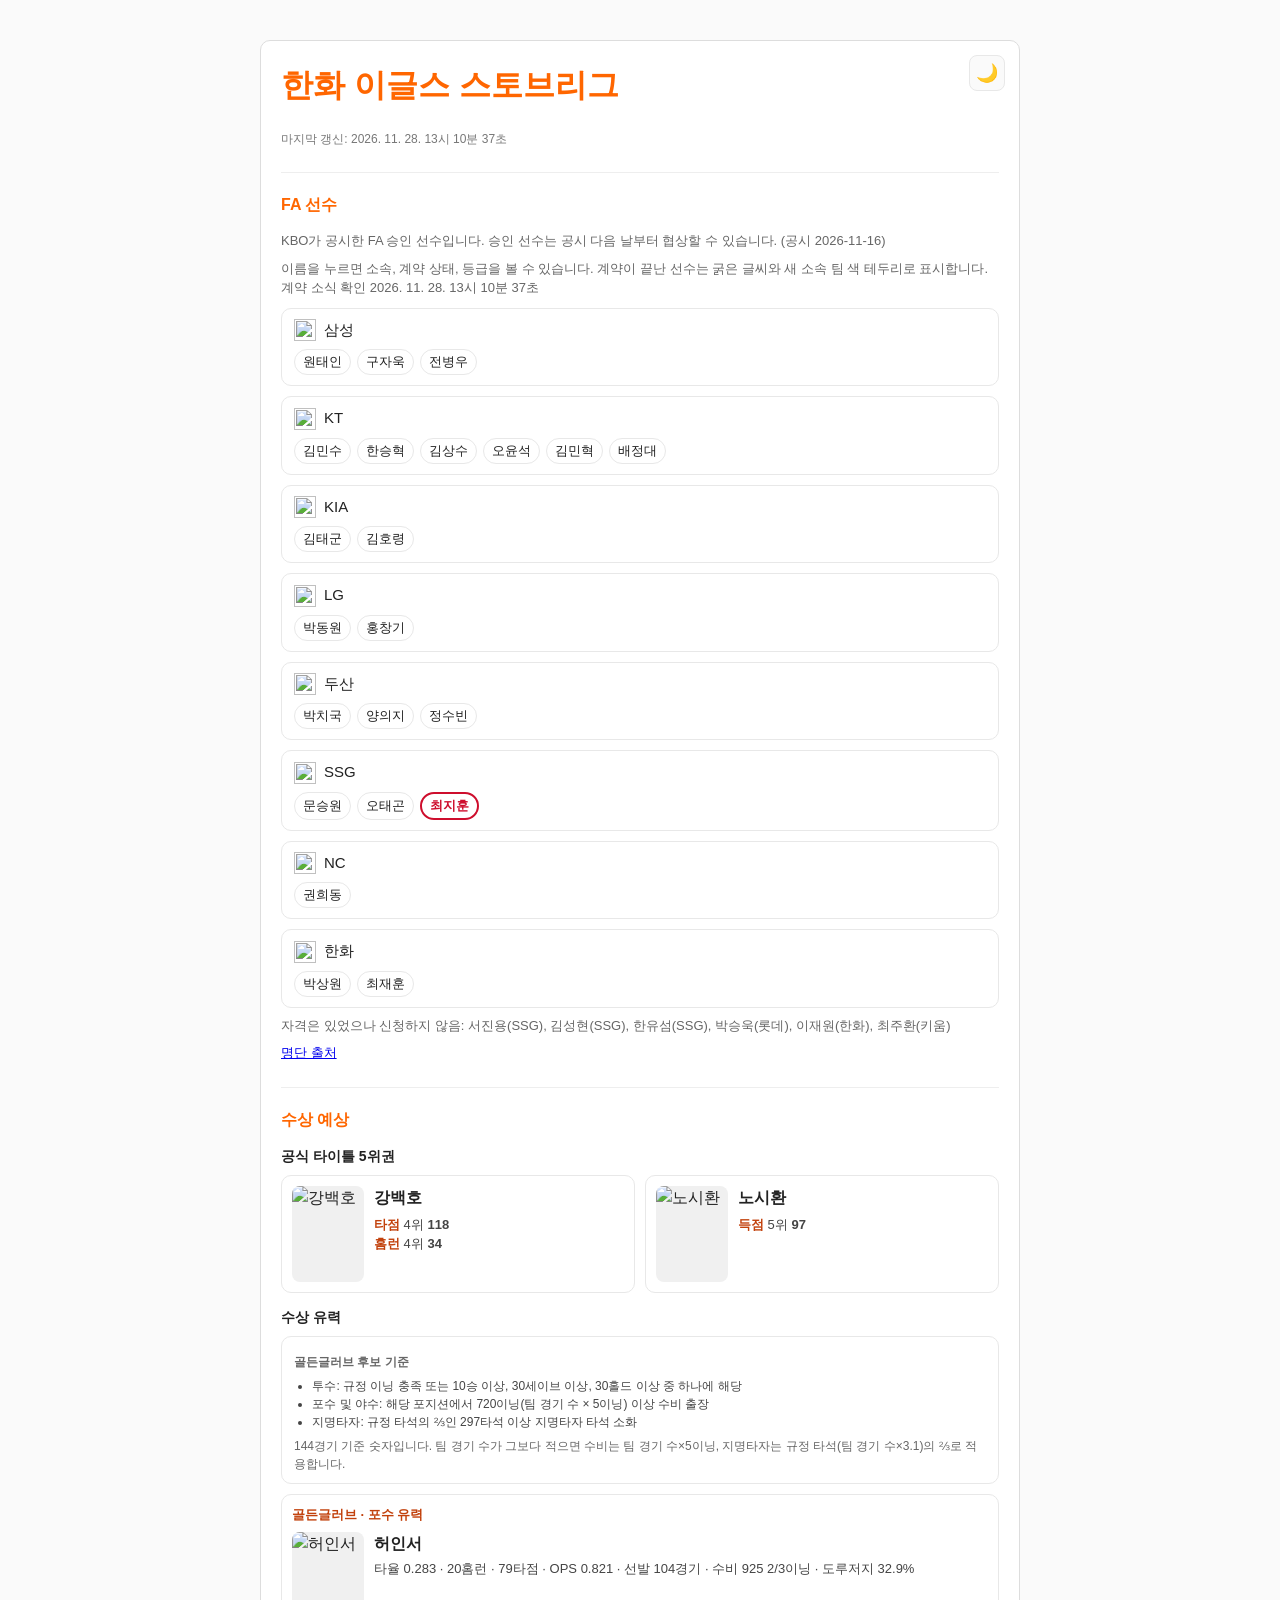
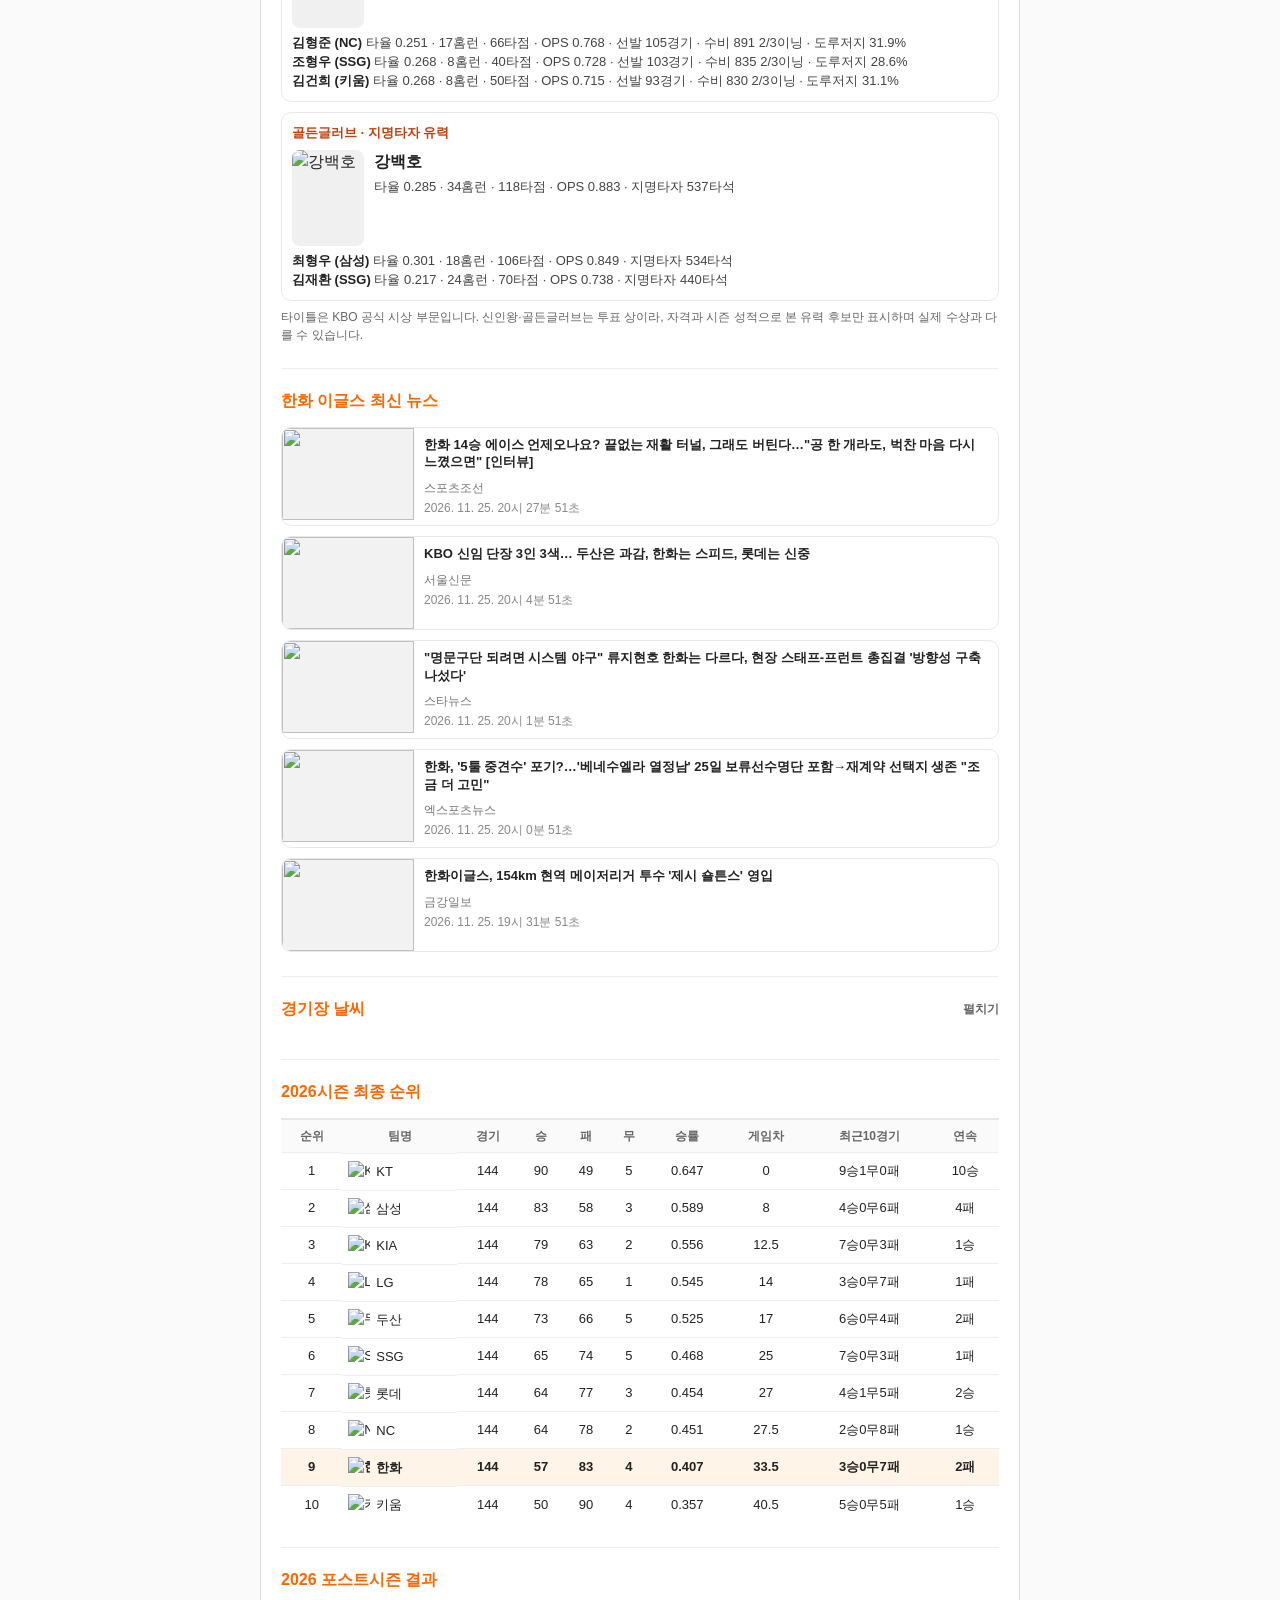
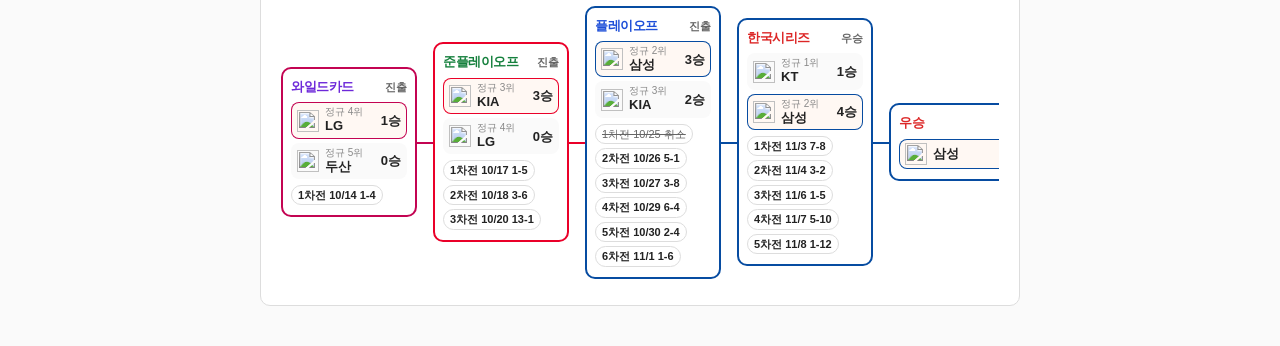
==== commit bdaa4a04: "chore: refresh next Hanwha game preview [skip site ci]" ====
--- a/index.html
+++ b/index.html
@@ -43,8 +43,8 @@
   </main>
 
   <script>
-    window.__NEXT_GAME__ = {"is_stove_league": true, "is_postseason": false, "season_id": "2026", "game_date_ymd": "2026-11-28", "stadium": "대전 한화생명볼파크", "team_rankings": [{"rank": "1", "team_name": "KT", "team_id": "KT", "games": "144", "wins": "90", "losses": "49", "draws": "5", "win_rate": "0.647", "games_behind": "0", "last10": "9승1무0패", "streak": "10승", "emblem": "https://6ptotvmi5753.edge.naverncp.com/KBO_IMAGE/emblem/regular/2026/emblem_KT.png"}, {"rank": "2", "team_name": "삼성", "team_id": "SS", "games": "144", "wins": "83", "losses": "58", "draws": "3", "win_rate": "0.589", "games_behind": "8", "last10": "4승0무6패", "streak": "4패", "emblem": "https://6ptotvmi5753.edge.naverncp.com/KBO_IMAGE/emblem/regular/2026/emblem_SS.png"}, {"rank": "3", "team_name": "KIA", "team_id": "HT", "games": "144", "wins": "79", "losses": "63", "draws": "2", "win_rate": "0.556", "games_behind": "12.5", "last10": "7승0무3패", "streak": "1승", "emblem": "https://6ptotvmi5753.edge.naverncp.com/KBO_IMAGE/emblem/regular/2026/emblem_HT.png"}, {"rank": "4", "team_name": "LG", "team_id": "LG", "games": "144", "wins": "78", "losses": "65", "draws": "1", "win_rate": "0.545", "games_behind": "14", "last10": "3승0무7패", "streak": "1패", "emblem": "https://6ptotvmi5753.edge.naverncp.com/KBO_IMAGE/emblem/regular/2026/emblem_LG.png"}, {"rank": "5", "team_name": "두산", "team_id": "OB", "games": "144", "wins": "73", "losses": "66", "draws": "5", "win_rate": "0.525", "games_behind": "17", "last10": "6승0무4패", "streak": "2패", "emblem": "https://6ptotvmi5753.edge.naverncp.com/KBO_IMAGE/emblem/regular/2026/emblem_OB.png"}, {"rank": "6", "team_name": "SSG", "team_id": "SK", "games": "144", "wins": "65", "losses": "74", "draws": "5", "win_rate": "0.468", "games_behind": "25", "last10": "7승0무3패", "streak": "1패", "emblem": "https://6ptotvmi5753.edge.naverncp.com/KBO_IMAGE/emblem/regular/2026/emblem_SK.png"}, {"rank": "7", "team_name": "롯데", "team_id": "LT", "games": "144", "wins": "64", "losses": "77", "draws": "3", "win_rate": "0.454", "games_behind": "27", "last10": "4승1무5패", "streak": "2승", "emblem": "https://6ptotvmi5753.edge.naverncp.com/KBO_IMAGE/emblem/regular/2026/emblem_LT.png"}, {"rank": "8", "team_name": "NC", "team_id": "NC", "games": "144", "wins": "64", "losses": "78", "draws": "2", "win_rate": "0.451", "games_behind": "27.5", "last10": "2승0무8패", "streak": "1승", "emblem": "https://6ptotvmi5753.edge.naverncp.com/KBO_IMAGE/emblem/regular/2026/emblem_NC.png"}, {"rank": "9", "team_name": "한화", "team_id": "HH", "games": "144", "wins": "57", "losses": "83", "draws": "4", "win_rate": "0.407", "games_behind": "33.5", "last10": "3승0무7패", "streak": "2패", "emblem": "https://6ptotvmi5753.edge.naverncp.com/KBO_IMAGE/emblem/regular/2026/emblem_HH.png"}, {"rank": "10", "team_name": "키움", "team_id": "WO", "games": "144", "wins": "50", "losses": "90", "draws": "4", "win_rate": "0.357", "games_behind": "40.5", "last10": "5승0무5패", "streak": "1승", "emblem": "https://6ptotvmi5753.edge.naverncp.com/KBO_IMAGE/emblem/regular/2026/emblem_WO.png"}], "team_rank_date": "2026.11.28", "weather_info": {"region": "대전 한화생명볼파크", "game_start_time": "", "hourly": [{"time_label": "22:00", "weather": "대체로 맑음", "icon": "partly", "rain_probability": 0, "temperature": "3.3", "wind_speed": "2.9", "wind_gust": "8.7", "is_game_start": false}, {"time_label": "23:00", "weather": "부분 흐림", "icon": "partly", "rain_probability": 0, "temperature": "3.4", "wind_speed": "2.7", "wind_gust": "8.2", "is_game_start": false}, {"time_label": "24:00", "weather": "대체로 맑음", "icon": "partly", "rain_probability": 0, "temperature": "3.3", "wind_speed": "2.5", "wind_gust": "7.4", "is_game_start": false}], "game_progress_probability": 100, "dust": {"pm10": "6", "pm2_5": "5", "grade": "좋음"}, "cancel_warnings": [], "updated_at": "2026-11-28T21:32:10+09:00", "stove": true}, "latest_news": [{"title": "한화 14승 에이스 언제오나요? 끝없는 재활 터널, 그래도 버틴다…\"공 한 개라도, 벅찬 마음 다시 느꼈으면\" [인터뷰]", "url": "https://m.sports.naver.com/kbaseball/article/076/0004469873", "thumbnail": "https://imgnews.pstatic.net/image/origin/076/2026/11/26/4469873.jpg", "source_name": "스포츠조선", "published_at": "2026-11-26T05:27:51+09:00"}, {"title": "KBO 신임 단장 3인 3색… 두산은 과감, 한화는 스피드, 롯데는 신중", "url": "https://m.sports.naver.com/kbaseball/article/081/0003703305", "thumbnail": "https://imgnews.pstatic.net/image/origin/081/2026/11/26/3703305.jpg", "source_name": "서울신문", "published_at": "2026-11-26T05:04:51+09:00"}, {"title": "\"명문구단 되려면 시스템 야구\" 류지현호 한화는 다르다, 현장 스태프-프런트 총집결 '방향성 구축 나섰다'", "url": "https://m.sports.naver.com/kbaseball/article/108/0003490290", "thumbnail": "https://imgnews.pstatic.net/image/origin/108/2026/11/26/3490290.jpg", "source_name": "스타뉴스", "published_at": "2026-11-26T05:01:51+09:00"}, {"title": "한화, '5툴 중견수' 포기?…'베네수엘라 열정남' 25일 보류선수명단 포함→재계약 선택지 생존 \"조금 더 고민\"", "url": "https://m.sports.naver.com/kbaseball/article/311/0002084188", "thumbnail": "https://imgnews.pstatic.net/image/origin/311/2026/11/26/2084188.jpg", "source_name": "엑스포츠뉴스", "published_at": "2026-11-26T05:00:51+09:00"}, {"title": "한화이글스, 154km 현역 메이저리거 투수 '제시 숄튼스' 영입", "url": "https://www.ggilbo.com/news/articleView.html?idxno=1194734", "thumbnail": "https://imgnews.pstatic.net/image/origin/5356/2026/11/26/828260.jpg", "source_name": "금강일보", "published_at": "2026-11-26T04:31:51+09:00"}], "player_highlights": {"titles": [{"player_id": "68050", "name": "강백호", "image_url": "https://6ptotvmi5753.edge.naverncp.com/KBO_IMAGE/person/middle/2026/68050.jpg", "items": [{"label": "타점", "rank": 4, "value": "118"}, {"label": "홈런", "rank": 4, "value": "34"}]}, {"player_id": "69737", "name": "노시환", "image_url": "https://6ptotvmi5753.edge.naverncp.com/KBO_IMAGE/person/middle/2026/69737.jpg", "items": [{"label": "득점", "rank": 5, "value": "97"}]}], "awards": [{"kind": "골든글러브", "position": "포수", "player_id": "52764", "name": "허인서", "image_url": "https://6ptotvmi5753.edge.naverncp.com/KBO_IMAGE/person/middle/2026/52764.jpg", "summary": "타율 0.283 · 20홈런 · 79타점 · OPS 0.821 · 선발 104경기 · 수비 925 2/3이닝 · 도루저지 32.9%", "rivals": [{"name": "김형준", "team": "NC", "summary": "타율 0.251 · 17홈런 · 66타점 · OPS 0.768 · 선발 105경기 · 수비 891 2/3이닝 · 도루저지 31.9%"}, {"name": "조형우", "team": "SSG", "summary": "타율 0.268 · 8홈런 · 40타점 · OPS 0.728 · 선발 103경기 · 수비 835 2/3이닝 · 도루저지 28.6%"}, {"name": "김건희", "team": "키움", "summary": "타율 0.268 · 8홈런 · 50타점 · OPS 0.715 · 선발 93경기 · 수비 830 2/3이닝 · 도루저지 31.1%"}]}, {"kind": "골든글러브", "position": "지명타자", "player_id": "68050", "name": "강백호", "image_url": "https://6ptotvmi5753.edge.naverncp.com/KBO_IMAGE/person/middle/2026/68050.jpg", "summary": "타율 0.285 · 34홈런 · 118타점 · OPS 0.883 · 지명타자 537타석", "rivals": [{"name": "최형우", "team": "삼성", "summary": "타율 0.301 · 18홈런 · 106타점 · OPS 0.849 · 지명타자 534타석"}, {"name": "김재환", "team": "SSG", "summary": "타율 0.217 · 24홈런 · 70타점 · OPS 0.738 · 지명타자 440타석"}]}]}, "postseason_results": {"season": "2026", "series": [{"series": "WC", "label": "와일드카드", "summary": "LG 1승", "games": [{"series": "WC", "label": "와일드카드", "date": "2026-10-14", "game_time": "18:30", "stadium": "잠실", "away_team": "두산", "home_team": "LG", "away_score": "1", "home_score": "4", "status": "종료", "result": "홈승", "game_id": "20261014OBLG0"}]}, {"series": "SPO", "label": "준플레이오프", "summary": "KIA 3승", "games": [{"series": "SPO", "label": "준플레이오프", "date": "2026-10-17", "game_time": "14:00", "stadium": "광주", "away_team": "LG", "home_team": "KIA", "away_score": "1", "home_score": "5", "status": "종료", "result": "홈승", "game_id": "20261017LGHT0"}, {"series": "SPO", "label": "준플레이오프", "date": "2026-10-18", "game_time": "14:00", "stadium": "광주", "away_team": "LG", "home_team": "KIA", "away_score": "3", "home_score": "6", "status": "종료", "result": "홈승", "game_id": "20261018LGHT0"}, {"series": "SPO", "label": "준플레이오프", "date": "2026-10-20", "game_time": "18:30", "stadium": "잠실", "away_team": "KIA", "home_team": "LG", "away_score": "13", "home_score": "1", "status": "종료", "result": "원정승", "game_id": "20261020HTLG0"}]}, {"series": "PO", "label": "플레이오프", "summary": "삼성 3승 · KIA 2승", "games": [{"series": "PO", "label": "플레이오프", "date": "2026-10-25", "game_time": "14:00", "stadium": "대구", "away_team": "KIA", "home_team": "삼성", "away_score": "0", "home_score": "0", "status": "취소", "result": "우천취소", "game_id": "20261025HTSS0"}, {"series": "PO", "label": "플레이오프", "date": "2026-10-26", "game_time": "18:30", "stadium": "대구", "away_team": "KIA", "home_team": "삼성", "away_score": "5", "home_score": "1", "status": "종료", "result": "원정승", "game_id": "20261026HTSS0"}, {"series": "PO", "label": "플레이오프", "date": "2026-10-27", "game_time": "18:30", "stadium": "대구", "away_team": "KIA", "home_team": "삼성", "away_score": "3", "home_score": "8", "status": "종료", "result": "홈승", "game_id": "20261027HTSS0"}, {"series": "PO", "label": "플레이오프", "date": "2026-10-29", "game_time": "18:30", "stadium": "광주", "away_team": "삼성", "home_team": "KIA", "away_score": "6", "home_score": "4", "status": "종료", "result": "원정승", "game_id": "20261029SSHT0"}, {"series": "PO", "label": "플레이오프", "date": "2026-10-30", "game_time": "18:30", "stadium": "광주", "away_team": "삼성", "home_team": "KIA", "away_score": "2", "home_score": "4", "status": "종료", "result": "홈승", "game_id": "20261030SSHT0"}, {"series": "PO", "label": "플레이오프", "date": "2026-11-01", "game_time": "14:00", "stadium": "대구", "away_team": "KIA", "home_team": "삼성", "away_score": "1", "home_score": "6", "status": "종료", "result": "홈승", "game_id": "20261101HTSS0"}]}, {"series": "KS", "label": "한국시리즈", "summary": "삼성 4승 · KT 1승", "games": [{"series": "KS", "label": "한국시리즈", "date": "2026-11-03", "game_time": "18:30", "stadium": "수원", "away_team": "삼성", "home_team": "KT", "away_score": "7", "home_score": "8", "status": "종료", "result": "홈승", "game_id": "20261103SSKT0"}, {"series": "KS", "label": "한국시리즈", "date": "2026-11-04", "game_time": "18:30", "stadium": "수원", "away_team": "삼성", "home_team": "KT", "away_score": "3", "home_score": "2", "status": "종료", "result": "원정승", "game_id": "20261104SSKT0"}, {"series": "KS", "label": "한국시리즈", "date": "2026-11-06", "game_time": "18:30", "stadium": "대구", "away_team": "KT", "home_team": "삼성", "away_score": "1", "home_score": "5", "status": "종료", "result": "홈승", "game_id": "20261106KTSS0"}, {"series": "KS", "label": "한국시리즈", "date": "2026-11-07", "game_time": "14:00", "stadium": "대구", "away_team": "KT", "home_team": "삼성", "away_score": "5", "home_score": "10", "status": "종료", "result": "홈승", "game_id": "20261107KTSS0"}, {"series": "KS", "label": "한국시리즈", "date": "2026-11-08", "game_time": "14:00", "stadium": "대구", "away_team": "KT", "home_team": "삼성", "away_score": "1", "home_score": "12", "status": "종료", "result": "홈승", "game_id": "20261108KTSS0"}]}]}, "fa_players": {"announced_on": "2026-11-16", "source_title": "2027 프로야구 FA 협상 시작…‘1호 계약’ 주인공은 누구?", "source_url": "https://www.etoday.co.kr/news/view/2648940", "players": [{"name": "원태인", "team": "삼성", "grade": "A", "team_id": "SS", "emblem": "https://6ptotvmi5753.edge.naverncp.com/KBO_IMAGE/emblem/regular/2026/emblem_SS.png", "status": "협상 중", "signed": false, "signed_team": "", "signed_team_id": "", "signed_emblem": "", "years": "", "total": "", "signing_bonus": "", "salary": "", "option": "", "contract_source_url": "", "contract_source_title": "", "contract_detail": "", "player_id": "69446", "image_url": "https://6ptotvmi5753.edge.naverncp.com/KBO_IMAGE/person/middle/2026/69446.jpg"}, {"name": "구자욱", "team": "삼성", "grade": "A", "team_id": "SS", "emblem": "https://6ptotvmi5753.edge.naverncp.com/KBO_IMAGE/emblem/regular/2026/emblem_SS.png", "status": "협상 중", "signed": false, "signed_team": "", "signed_team_id": "", "signed_emblem": "", "years": "", "total": "", "signing_bonus": "", "salary": "", "option": "", "contract_source_url": "", "contract_source_title": "", "contract_detail": "", "player_id": "62404", "image_url": "https://6ptotvmi5753.edge.naverncp.com/KBO_IMAGE/person/middle/2026/62404.jpg"}, {"name": "전병우", "team": "삼성", "grade": "C", "team_id": "SS", "emblem": "https://6ptotvmi5753.edge.naverncp.com/KBO_IMAGE/emblem/regular/2026/emblem_SS.png", "status": "협상 중", "signed": false, "signed_team": "", "signed_team_id": "", "signed_emblem": "", "years": "", "total": "", "signing_bonus": "", "salary": "", "option": "", "contract_source_url": "", "contract_source_title": "", "contract_detail": "", "player_id": "65586", "image_url": "https://6ptotvmi5753.edge.naverncp.com/KBO_IMAGE/person/middle/2026/65586.jpg"}, {"name": "김민수", "team": "KT", "grade": "B", "team_id": "KT", "emblem": "https://6ptotvmi5753.edge.naverncp.com/KBO_IMAGE/emblem/regular/2026/emblem_KT.png", "status": "협상 중", "signed": false, "signed_team": "", "signed_team_id": "", "signed_emblem": "", "years": "", "total": "", "signing_bonus": "", "salary": "", "option": "", "contract_source_url": "", "contract_source_title": "", "contract_detail": "", "player_id": "65048", "image_url": "https://6ptotvmi5753.edge.naverncp.com/KBO_IMAGE/person/middle/2026/65048.jpg"}, {"name": "한승혁", "team": "KT", "grade": "B", "team_id": "KT", "emblem": "https://6ptotvmi5753.edge.naverncp.com/KBO_IMAGE/emblem/regular/2026/emblem_KT.png", "status": "협상 중", "signed": false, "signed_team": "", "signed_team_id": "", "signed_emblem": "", "years": "", "total": "", "signing_bonus": "", "salary": "", "option": "", "contract_source_url": "", "contract_source_title": "", "contract_detail": "", "player_id": "61666", "image_url": "https://6ptotvmi5753.edge.naverncp.com/KBO_IMAGE/person/middle/2026/61666.jpg"}, {"name": "김상수", "team": "KT", "grade": "C", "team_id": "KT", "emblem": "https://6ptotvmi5753.edge.naverncp.com/KBO_IMAGE/emblem/regular/2026/emblem_KT.png", "status": "협상 중", "signed": false, "signed_team": "", "signed_team_id": "", "signed_emblem": "", "years": "", "total": "", "signing_bonus": "", "salary": "", "option": "", "contract_source_url": "", "contract_source_title": "", "contract_detail": "", "player_id": "79402", "image_url": "https://6ptotvmi5753.edge.naverncp.com/KBO_IMAGE/person/middle/2026/79402.jpg"}, {"name": "오윤석", "team": "KT", "grade": "B", "team_id": "KT", "emblem": "https://6ptotvmi5753.edge.naverncp.com/KBO_IMAGE/emblem/regular/2026/emblem_KT.png", "status": "협상 중", "signed": false, "signed_team": "", "signed_team_id": "", "signed_emblem": "", "years": "", "total": "", "signing_bonus": "", "salary": "", "option": "", "contract_source_url": "", "contract_source_title": "", "contract_detail": "", "player_id": "64504", "image_url": "https://6ptotvmi5753.edge.naverncp.com/KBO_IMAGE/person/middle/2026/64504.jpg"}, {"name": "김민혁", "team": "KT", "grade": "A", "team_id": "KT", "emblem": "https://6ptotvmi5753.edge.naverncp.com/KBO_IMAGE/emblem/regular/2026/emblem_KT.png", "status": "협상 중", "signed": false, "signed_team": "", "signed_team_id": "", "signed_emblem": "", "years": "", "total": "", "signing_bonus": "", "salary": "", "option": "", "contract_source_url": "", "contract_source_title": "", "contract_detail": "", "player_id": "64004", "image_url": "https://6ptotvmi5753.edge.naverncp.com/KBO_IMAGE/person/middle/2026/64004.jpg"}, {"name": "배정대", "team": "KT", "grade": "A", "team_id": "KT", "emblem": "https://6ptotvmi5753.edge.naverncp.com/KBO_IMAGE/emblem/regular/2026/emblem_KT.png", "status": "협상 중", "signed": false, "signed_team": "", "signed_team_id": "", "signed_emblem": "", "years": "", "total": "", "signing_bonus": "", "salary": "", "option": "", "contract_source_url": "", "contract_source_title": "", "contract_detail": "", "player_id": "64166", "image_url": "https://6ptotvmi5753.edge.naverncp.com/KBO_IMAGE/person/middle/2026/64166.jpg"}, {"name": "김태군", "team": "KIA", "grade": "B", "team_id": "HT", "emblem": "https://6ptotvmi5753.edge.naverncp.com/KBO_IMAGE/emblem/regular/2026/emblem_HT.png", "status": "협상 중", "signed": false, "signed_team": "", "signed_team_id": "", "signed_emblem": "", "years": "", "total": "", "signing_bonus": "", "salary": "", "option": "", "contract_source_url": "", "contract_source_title": "", "contract_detail": "", "player_id": "78122", "image_url": "https://6ptotvmi5753.edge.naverncp.com/KBO_IMAGE/person/middle/2026/78122.jpg"}, {"name": "김호령", "team": "KIA", "grade": "C", "team_id": "HT", "emblem": "https://6ptotvmi5753.edge.naverncp.com/KBO_IMAGE/emblem/regular/2026/emblem_HT.png", "status": "협상 중", "signed": false, "signed_team": "", "signed_team_id": "", "signed_emblem": "", "years": "", "total": "", "signing_bonus": "", "salary": "", "option": "", "contract_source_url": "", "contract_source_title": "", "contract_detail": "", "player_id": "65653", "image_url": "https://6ptotvmi5753.edge.naverncp.com/KBO_IMAGE/person/middle/2026/65653.jpg"}, {"name": "박동원", "team": "LG", "grade": "B", "team_id": "LG", "emblem": "https://6ptotvmi5753.edge.naverncp.com/KBO_IMAGE/emblem/regular/2026/emblem_LG.png", "status": "협상 중", "signed": false, "signed_team": "", "signed_team_id": "", "signed_emblem": "", "years": "", "total": "", "signing_bonus": "", "salary": "", "option": "", "contract_source_url": "", "contract_source_title": "", "contract_detail": "", "player_id": "79365", "image_url": "https://6ptotvmi5753.edge.naverncp.com/KBO_IMAGE/person/middle/2026/79365.jpg"}, {"name": "홍창기", "team": "LG", "grade": "A", "team_id": "LG", "emblem": "https://6ptotvmi5753.edge.naverncp.com/KBO_IMAGE/emblem/regular/2026/emblem_LG.png", "status": "협상 중", "signed": false, "signed_team": "", "signed_team_id": "", "signed_emblem": "", "years": "", "total": "", "signing_bonus": "", "salary": "", "option": "", "contract_source_url": "", "contract_source_title": "", "contract_detail": "", "player_id": "66108", "image_url": "https://6ptotvmi5753.edge.naverncp.com/KBO_IMAGE/person/middle/2026/66108.jpg"}, {"name": "박치국", "team": "두산", "grade": "B", "team_id": "OB", "emblem": "https://6ptotvmi5753.edge.naverncp.com/KBO_IMAGE/emblem/regular/2026/emblem_OB.png", "status": "협상 중", "signed": false, "signed_team": "", "signed_team_id": "", "signed_emblem": "", "years": "", "total": "", "signing_bonus": "", "salary": "", "option": "", "contract_source_url": "", "contract_source_title": "", "contract_detail": "", "player_id": "67266", "image_url": "https://6ptotvmi5753.edge.naverncp.com/KBO_IMAGE/person/middle/2026/67266.jpg"}, {"name": "양의지", "team": "두산", "grade": "C", "team_id": "OB", "emblem": "https://6ptotvmi5753.edge.naverncp.com/KBO_IMAGE/emblem/regular/2026/emblem_OB.png", "status": "협상 중", "signed": false, "signed_team": "", "signed_team_id": "", "signed_emblem": "", "years": "", "total": "", "signing_bonus": "", "salary": "", "option": "", "contract_source_url": "", "contract_source_title": "", "contract_detail": "", "player_id": "76232", "image_url": "https://6ptotvmi5753.edge.naverncp.com/KBO_IMAGE/person/middle/2026/76232.jpg"}, {"name": "정수빈", "team": "두산", "grade": "B", "team_id": "OB", "emblem": "https://6ptotvmi5753.edge.naverncp.com/KBO_IMAGE/emblem/regular/2026/emblem_OB.png", "status": "협상 중", "signed": false, "signed_team": "", "signed_team_id": "", "signed_emblem": "", "years": "", "total": "", "signing_bonus": "", "salary": "", "option": "", "contract_source_url": "", "contract_source_title": "", "contract_detail": "", "player_id": "79231", "image_url": "https://6ptotvmi5753.edge.naverncp.com/KBO_IMAGE/person/middle/2026/79231.jpg"}, {"name": "문승원", "team": "SSG", "grade": "C", "team_id": "SK", "emblem": "https://6ptotvmi5753.edge.naverncp.com/KBO_IMAGE/emblem/regular/2026/emblem_SK.png", "status": "협상 중", "signed": false, "signed_team": "", "signed_team_id": "", "signed_emblem": "", "years": "", "total": "", "signing_bonus": "", "salary": "", "option": "", "contract_source_url": "", "contract_source_title": "", "contract_detail": "", "player_id": "62869", "image_url": "https://6ptotvmi5753.edge.naverncp.com/KBO_IMAGE/person/middle/2026/62869.jpg"}, {"name": "오태곤", "team": "SSG", "grade": "C", "team_id": "SK", "emblem": "https://6ptotvmi5753.edge.naverncp.com/KBO_IMAGE/emblem/regular/2026/emblem_SK.png", "status": "협상 중", "signed": false, "signed_team": "", "signed_team_id": "", "signed_emblem": "", "years": "", "total": "", "signing_bonus": "", "salary": "", "option": "", "contract_source_url": "", "contract_source_title": "", "contract_detail": "", "player_id": "60558", "image_url": "https://6ptotvmi5753.edge.naverncp.com/KBO_IMAGE/person/middle/2026/60558.jpg"}, {"name": "최지훈", "team": "SSG", "grade": "B", "team_id": "SK", "emblem": "https://6ptotvmi5753.edge.naverncp.com/KBO_IMAGE/emblem/regular/2026/emblem_SK.png", "status": "계약 완료", "signed": true, "signed_team": "SSG", "signed_team_id": "SK", "signed_emblem": "https://6ptotvmi5753.edge.naverncp.com/KBO_IMAGE/emblem/regular/2026/emblem_SK.png", "years": "4년", "total": "67억원", "signing_bonus": "38억원", "salary": "20억원", "option": "9억원", "contract_source_url": "https://www.starnewskorea.com/sports/2026/11/25/2026112515141454498", "contract_source_title": "'와' 김하성 야구 재벌이네! MLB 누적 900억 돌파→1년 연봉이 최지훈 4...", "contract_detail": "최지훈은 지난 18일 원소속팀 SSG와 4년 총액 67억 원(계약금 38억 원·연봉 20억 원·옵션 9억 원)에 도장을 찍", "player_id": "50854", "image_url": "https://6ptotvmi5753.edge.naverncp.com/KBO_IMAGE/person/middle/2026/50854.jpg"}, {"name": "권희동", "team": "NC", "grade": "B", "team_id": "NC", "emblem": "https://6ptotvmi5753.edge.naverncp.com/KBO_IMAGE/emblem/regular/2026/emblem_NC.png", "status": "협상 중", "signed": false, "signed_team": "", "signed_team_id": "", "signed_emblem": "", "years": "", "total": "", "signing_bonus": "", "salary": "", "option": "", "contract_source_url": "", "contract_source_title": "", "contract_detail": "", "player_id": "63963", "image_url": "https://6ptotvmi5753.edge.naverncp.com/KBO_IMAGE/person/middle/2026/63963.jpg"}, {"name": "박상원", "team": "한화", "grade": "A", "team_id": "HH", "emblem": "https://6ptotvmi5753.edge.naverncp.com/KBO_IMAGE/emblem/regular/2026/emblem_HH.png", "status": "협상 중", "signed": false, "signed_team": "", "signed_team_id": "", "signed_emblem": "", "years": "", "total": "", "signing_bonus": "", "salary": "", "option": "", "contract_source_url": "", "contract_source_title": "", "contract_detail": "", "player_id": "67703", "image_url": "https://6ptotvmi5753.edge.naverncp.com/KBO_IMAGE/person/middle/2026/67703.jpg"}, {"name": "최재훈", "team": "한화", "grade": "B", "team_id": "HH", "emblem": "https://6ptotvmi5753.edge.naverncp.com/KBO_IMAGE/emblem/regular/2026/emblem_HH.png", "status": "협상 중", "signed": false, "signed_team": "", "signed_team_id": "", "signed_emblem": "", "years": "", "total": "", "signing_bonus": "", "salary": "", "option": "", "contract_source_url": "", "contract_source_title": "", "contract_detail": "", "player_id": "78288", "image_url": "https://6ptotvmi5753.edge.naverncp.com/KBO_IMAGE/person/middle/2026/78288.jpg"}], "declined": [{"name": "서진용", "team": "SSG", "team_id": "SK", "emblem": "https://6ptotvmi5753.edge.naverncp.com/KBO_IMAGE/emblem/regular/2026/emblem_SK.png", "status": "미신청", "signed": false}, {"name": "김성현", "team": "SSG", "team_id": "SK", "emblem": "https://6ptotvmi5753.edge.naverncp.com/KBO_IMAGE/emblem/regular/2026/emblem_SK.png", "status": "미신청", "signed": false}, {"name": "한유섬", "team": "SSG", "team_id": "SK", "emblem": "https://6ptotvmi5753.edge.naverncp.com/KBO_IMAGE/emblem/regular/2026/emblem_SK.png", "status": "미신청", "signed": false}, {"name": "박승욱", "team": "롯데", "team_id": "LT", "emblem": "https://6ptotvmi5753.edge.naverncp.com/KBO_IMAGE/emblem/regular/2026/emblem_LT.png", "status": "미신청", "signed": false}, {"name": "이재원", "team": "한화", "team_id": "HH", "emblem": "https://6ptotvmi5753.edge.naverncp.com/KBO_IMAGE/emblem/regular/2026/emblem_HH.png", "status": "미신청", "signed": false}, {"name": "최주환", "team": "키움", "team_id": "WO", "emblem": "https://6ptotvmi5753.edge.naverncp.com/KBO_IMAGE/emblem/regular/2026/emblem_WO.png", "status": "미신청", "signed": false}], "note": "KBO가 공시한 FA 승인 선수입니다. 승인 선수는 공시 다음 날부터 협상할 수 있습니다.", "contract_checked_at": "2026-11-28T21:40:35+09:00"}, "eagles_tv": {"highlight": {"title": "", "url": "https://www.youtube.com/watch?v=lygBM9FRBd4", "published_at": "", "video_id": "lygBM9FRBd4", "thumbnail": "https://i.ytimg.com/vi/lygBM9FRBd4/hqdefault.jpg"}, "oiyu": {"title": "신인 강건우 4이닝 2K! 두 번의 빅이닝으로 13득점 폭발(10.05)", "url": "https://www.youtube.com/watch?v=gJnLOmD9nNQ", "published_at": "2026-10-05T12:56:51+00:00", "video_id": "gJnLOmD9nNQ", "thumbnail": "https://i4.ytimg.com/vi/gJnLOmD9nNQ/hqdefault.jpg"}}};
-    window.__UPDATED_AT__ = "2026-11-28T21:40:35+09:00";
+    window.__NEXT_GAME__ = {"is_stove_league": true, "is_postseason": false, "season_id": "2026", "game_date_ymd": "2026-11-28", "stadium": "대전 한화생명볼파크", "team_rankings": [{"rank": "1", "team_name": "KT", "team_id": "KT", "games": "144", "wins": "90", "losses": "49", "draws": "5", "win_rate": "0.647", "games_behind": "0", "last10": "9승1무0패", "streak": "10승", "emblem": "https://6ptotvmi5753.edge.naverncp.com/KBO_IMAGE/emblem/regular/2026/emblem_KT.png"}, {"rank": "2", "team_name": "삼성", "team_id": "SS", "games": "144", "wins": "83", "losses": "58", "draws": "3", "win_rate": "0.589", "games_behind": "8", "last10": "4승0무6패", "streak": "4패", "emblem": "https://6ptotvmi5753.edge.naverncp.com/KBO_IMAGE/emblem/regular/2026/emblem_SS.png"}, {"rank": "3", "team_name": "KIA", "team_id": "HT", "games": "144", "wins": "79", "losses": "63", "draws": "2", "win_rate": "0.556", "games_behind": "12.5", "last10": "7승0무3패", "streak": "1승", "emblem": "https://6ptotvmi5753.edge.naverncp.com/KBO_IMAGE/emblem/regular/2026/emblem_HT.png"}, {"rank": "4", "team_name": "LG", "team_id": "LG", "games": "144", "wins": "78", "losses": "65", "draws": "1", "win_rate": "0.545", "games_behind": "14", "last10": "3승0무7패", "streak": "1패", "emblem": "https://6ptotvmi5753.edge.naverncp.com/KBO_IMAGE/emblem/regular/2026/emblem_LG.png"}, {"rank": "5", "team_name": "두산", "team_id": "OB", "games": "144", "wins": "73", "losses": "66", "draws": "5", "win_rate": "0.525", "games_behind": "17", "last10": "6승0무4패", "streak": "2패", "emblem": "https://6ptotvmi5753.edge.naverncp.com/KBO_IMAGE/emblem/regular/2026/emblem_OB.png"}, {"rank": "6", "team_name": "SSG", "team_id": "SK", "games": "144", "wins": "65", "losses": "74", "draws": "5", "win_rate": "0.468", "games_behind": "25", "last10": "7승0무3패", "streak": "1패", "emblem": "https://6ptotvmi5753.edge.naverncp.com/KBO_IMAGE/emblem/regular/2026/emblem_SK.png"}, {"rank": "7", "team_name": "롯데", "team_id": "LT", "games": "144", "wins": "64", "losses": "77", "draws": "3", "win_rate": "0.454", "games_behind": "27", "last10": "4승1무5패", "streak": "2승", "emblem": "https://6ptotvmi5753.edge.naverncp.com/KBO_IMAGE/emblem/regular/2026/emblem_LT.png"}, {"rank": "8", "team_name": "NC", "team_id": "NC", "games": "144", "wins": "64", "losses": "78", "draws": "2", "win_rate": "0.451", "games_behind": "27.5", "last10": "2승0무8패", "streak": "1승", "emblem": "https://6ptotvmi5753.edge.naverncp.com/KBO_IMAGE/emblem/regular/2026/emblem_NC.png"}, {"rank": "9", "team_name": "한화", "team_id": "HH", "games": "144", "wins": "57", "losses": "83", "draws": "4", "win_rate": "0.407", "games_behind": "33.5", "last10": "3승0무7패", "streak": "2패", "emblem": "https://6ptotvmi5753.edge.naverncp.com/KBO_IMAGE/emblem/regular/2026/emblem_HH.png"}, {"rank": "10", "team_name": "키움", "team_id": "WO", "games": "144", "wins": "50", "losses": "90", "draws": "4", "win_rate": "0.357", "games_behind": "40.5", "last10": "5승0무5패", "streak": "1승", "emblem": "https://6ptotvmi5753.edge.naverncp.com/KBO_IMAGE/emblem/regular/2026/emblem_WO.png"}], "team_rank_date": "2026.11.28", "weather_info": {"region": "대전 한화생명볼파크", "game_start_time": "", "hourly": [{"time_label": "23:00", "weather": "부분 흐림", "icon": "partly", "rain_probability": 0, "temperature": "3.4", "wind_speed": "2.7", "wind_gust": "8.8", "is_game_start": false}, {"time_label": "24:00", "weather": "대체로 맑음", "icon": "partly", "rain_probability": 0, "temperature": "3.3", "wind_speed": "2.5", "wind_gust": "6.9", "is_game_start": false}], "game_progress_probability": 100, "dust": {"pm10": "7", "pm2_5": "6", "grade": "좋음"}, "cancel_warnings": [], "updated_at": "2026-11-28T22:02:10+09:00", "stove": true}, "latest_news": [{"title": "한화 14승 에이스 언제오나요? 끝없는 재활 터널, 그래도 버틴다…\"공 한 개라도, 벅찬 마음 다시 느꼈으면\" [인터뷰]", "url": "https://m.sports.naver.com/kbaseball/article/076/0004469873", "thumbnail": "https://imgnews.pstatic.net/image/origin/076/2026/11/26/4469873.jpg", "source_name": "스포츠조선", "published_at": "2026-11-26T05:27:51+09:00"}, {"title": "KBO 신임 단장 3인 3색… 두산은 과감, 한화는 스피드, 롯데는 신중", "url": "https://m.sports.naver.com/kbaseball/article/081/0003703305", "thumbnail": "https://imgnews.pstatic.net/image/origin/081/2026/11/26/3703305.jpg", "source_name": "서울신문", "published_at": "2026-11-26T05:04:51+09:00"}, {"title": "\"명문구단 되려면 시스템 야구\" 류지현호 한화는 다르다, 현장 스태프-프런트 총집결 '방향성 구축 나섰다'", "url": "https://m.sports.naver.com/kbaseball/article/108/0003490290", "thumbnail": "https://imgnews.pstatic.net/image/origin/108/2026/11/26/3490290.jpg", "source_name": "스타뉴스", "published_at": "2026-11-26T05:01:51+09:00"}, {"title": "한화, '5툴 중견수' 포기?…'베네수엘라 열정남' 25일 보류선수명단 포함→재계약 선택지 생존 \"조금 더 고민\"", "url": "https://m.sports.naver.com/kbaseball/article/311/0002084188", "thumbnail": "https://imgnews.pstatic.net/image/origin/311/2026/11/26/2084188.jpg", "source_name": "엑스포츠뉴스", "published_at": "2026-11-26T05:00:51+09:00"}, {"title": "한화이글스, 154km 현역 메이저리거 투수 '제시 숄튼스' 영입", "url": "https://www.ggilbo.com/news/articleView.html?idxno=1194734", "thumbnail": "https://imgnews.pstatic.net/image/origin/5356/2026/11/26/828260.jpg", "source_name": "금강일보", "published_at": "2026-11-26T04:31:51+09:00"}], "player_highlights": {"titles": [{"player_id": "68050", "name": "강백호", "image_url": "https://6ptotvmi5753.edge.naverncp.com/KBO_IMAGE/person/middle/2026/68050.jpg", "items": [{"label": "타점", "rank": 4, "value": "118"}, {"label": "홈런", "rank": 4, "value": "34"}]}, {"player_id": "69737", "name": "노시환", "image_url": "https://6ptotvmi5753.edge.naverncp.com/KBO_IMAGE/person/middle/2026/69737.jpg", "items": [{"label": "득점", "rank": 5, "value": "97"}]}], "awards": [{"kind": "골든글러브", "position": "포수", "player_id": "52764", "name": "허인서", "image_url": "https://6ptotvmi5753.edge.naverncp.com/KBO_IMAGE/person/middle/2026/52764.jpg", "summary": "타율 0.283 · 20홈런 · 79타점 · OPS 0.821 · 선발 104경기 · 수비 925 2/3이닝 · 도루저지 32.9%", "rivals": [{"name": "김형준", "team": "NC", "summary": "타율 0.251 · 17홈런 · 66타점 · OPS 0.768 · 선발 105경기 · 수비 891 2/3이닝 · 도루저지 31.9%"}, {"name": "조형우", "team": "SSG", "summary": "타율 0.268 · 8홈런 · 40타점 · OPS 0.728 · 선발 103경기 · 수비 835 2/3이닝 · 도루저지 28.6%"}, {"name": "김건희", "team": "키움", "summary": "타율 0.268 · 8홈런 · 50타점 · OPS 0.715 · 선발 93경기 · 수비 830 2/3이닝 · 도루저지 31.1%"}]}, {"kind": "골든글러브", "position": "지명타자", "player_id": "68050", "name": "강백호", "image_url": "https://6ptotvmi5753.edge.naverncp.com/KBO_IMAGE/person/middle/2026/68050.jpg", "summary": "타율 0.285 · 34홈런 · 118타점 · OPS 0.883 · 지명타자 537타석", "rivals": [{"name": "최형우", "team": "삼성", "summary": "타율 0.301 · 18홈런 · 106타점 · OPS 0.849 · 지명타자 534타석"}, {"name": "김재환", "team": "SSG", "summary": "타율 0.217 · 24홈런 · 70타점 · OPS 0.738 · 지명타자 440타석"}]}]}, "postseason_results": {"season": "2026", "series": [{"series": "WC", "label": "와일드카드", "summary": "LG 1승", "games": [{"series": "WC", "label": "와일드카드", "date": "2026-10-14", "game_time": "18:30", "stadium": "잠실", "away_team": "두산", "home_team": "LG", "away_score": "1", "home_score": "4", "status": "종료", "result": "홈승", "game_id": "20261014OBLG0"}]}, {"series": "SPO", "label": "준플레이오프", "summary": "KIA 3승", "games": [{"series": "SPO", "label": "준플레이오프", "date": "2026-10-17", "game_time": "14:00", "stadium": "광주", "away_team": "LG", "home_team": "KIA", "away_score": "1", "home_score": "5", "status": "종료", "result": "홈승", "game_id": "20261017LGHT0"}, {"series": "SPO", "label": "준플레이오프", "date": "2026-10-18", "game_time": "14:00", "stadium": "광주", "away_team": "LG", "home_team": "KIA", "away_score": "3", "home_score": "6", "status": "종료", "result": "홈승", "game_id": "20261018LGHT0"}, {"series": "SPO", "label": "준플레이오프", "date": "2026-10-20", "game_time": "18:30", "stadium": "잠실", "away_team": "KIA", "home_team": "LG", "away_score": "13", "home_score": "1", "status": "종료", "result": "원정승", "game_id": "20261020HTLG0"}]}, {"series": "PO", "label": "플레이오프", "summary": "삼성 3승 · KIA 2승", "games": [{"series": "PO", "label": "플레이오프", "date": "2026-10-25", "game_time": "14:00", "stadium": "대구", "away_team": "KIA", "home_team": "삼성", "away_score": "0", "home_score": "0", "status": "취소", "result": "우천취소", "game_id": "20261025HTSS0"}, {"series": "PO", "label": "플레이오프", "date": "2026-10-26", "game_time": "18:30", "stadium": "대구", "away_team": "KIA", "home_team": "삼성", "away_score": "5", "home_score": "1", "status": "종료", "result": "원정승", "game_id": "20261026HTSS0"}, {"series": "PO", "label": "플레이오프", "date": "2026-10-27", "game_time": "18:30", "stadium": "대구", "away_team": "KIA", "home_team": "삼성", "away_score": "3", "home_score": "8", "status": "종료", "result": "홈승", "game_id": "20261027HTSS0"}, {"series": "PO", "label": "플레이오프", "date": "2026-10-29", "game_time": "18:30", "stadium": "광주", "away_team": "삼성", "home_team": "KIA", "away_score": "6", "home_score": "4", "status": "종료", "result": "원정승", "game_id": "20261029SSHT0"}, {"series": "PO", "label": "플레이오프", "date": "2026-10-30", "game_time": "18:30", "stadium": "광주", "away_team": "삼성", "home_team": "KIA", "away_score": "2", "home_score": "4", "status": "종료", "result": "홈승", "game_id": "20261030SSHT0"}, {"series": "PO", "label": "플레이오프", "date": "2026-11-01", "game_time": "14:00", "stadium": "대구", "away_team": "KIA", "home_team": "삼성", "away_score": "1", "home_score": "6", "status": "종료", "result": "홈승", "game_id": "20261101HTSS0"}]}, {"series": "KS", "label": "한국시리즈", "summary": "삼성 4승 · KT 1승", "games": [{"series": "KS", "label": "한국시리즈", "date": "2026-11-03", "game_time": "18:30", "stadium": "수원", "away_team": "삼성", "home_team": "KT", "away_score": "7", "home_score": "8", "status": "종료", "result": "홈승", "game_id": "20261103SSKT0"}, {"series": "KS", "label": "한국시리즈", "date": "2026-11-04", "game_time": "18:30", "stadium": "수원", "away_team": "삼성", "home_team": "KT", "away_score": "3", "home_score": "2", "status": "종료", "result": "원정승", "game_id": "20261104SSKT0"}, {"series": "KS", "label": "한국시리즈", "date": "2026-11-06", "game_time": "18:30", "stadium": "대구", "away_team": "KT", "home_team": "삼성", "away_score": "1", "home_score": "5", "status": "종료", "result": "홈승", "game_id": "20261106KTSS0"}, {"series": "KS", "label": "한국시리즈", "date": "2026-11-07", "game_time": "14:00", "stadium": "대구", "away_team": "KT", "home_team": "삼성", "away_score": "5", "home_score": "10", "status": "종료", "result": "홈승", "game_id": "20261107KTSS0"}, {"series": "KS", "label": "한국시리즈", "date": "2026-11-08", "game_time": "14:00", "stadium": "대구", "away_team": "KT", "home_team": "삼성", "away_score": "1", "home_score": "12", "status": "종료", "result": "홈승", "game_id": "20261108KTSS0"}]}]}, "fa_players": {"announced_on": "2026-11-16", "source_title": "2027 프로야구 FA 협상 시작…‘1호 계약’ 주인공은 누구?", "source_url": "https://www.etoday.co.kr/news/view/2648940", "players": [{"name": "원태인", "team": "삼성", "grade": "A", "team_id": "SS", "emblem": "https://6ptotvmi5753.edge.naverncp.com/KBO_IMAGE/emblem/regular/2026/emblem_SS.png", "status": "협상 중", "signed": false, "signed_team": "", "signed_team_id": "", "signed_emblem": "", "years": "", "total": "", "signing_bonus": "", "salary": "", "option": "", "contract_source_url": "", "contract_source_title": "", "contract_detail": "", "player_id": "69446", "image_url": "https://6ptotvmi5753.edge.naverncp.com/KBO_IMAGE/person/middle/2026/69446.jpg"}, {"name": "구자욱", "team": "삼성", "grade": "A", "team_id": "SS", "emblem": "https://6ptotvmi5753.edge.naverncp.com/KBO_IMAGE/emblem/regular/2026/emblem_SS.png", "status": "협상 중", "signed": false, "signed_team": "", "signed_team_id": "", "signed_emblem": "", "years": "", "total": "", "signing_bonus": "", "salary": "", "option": "", "contract_source_url": "", "contract_source_title": "", "contract_detail": "", "player_id": "62404", "image_url": "https://6ptotvmi5753.edge.naverncp.com/KBO_IMAGE/person/middle/2026/62404.jpg"}, {"name": "전병우", "team": "삼성", "grade": "C", "team_id": "SS", "emblem": "https://6ptotvmi5753.edge.naverncp.com/KBO_IMAGE/emblem/regular/2026/emblem_SS.png", "status": "협상 중", "signed": false, "signed_team": "", "signed_team_id": "", "signed_emblem": "", "years": "", "total": "", "signing_bonus": "", "salary": "", "option": "", "contract_source_url": "", "contract_source_title": "", "contract_detail": "", "player_id": "65586", "image_url": "https://6ptotvmi5753.edge.naverncp.com/KBO_IMAGE/person/middle/2026/65586.jpg"}, {"name": "김민수", "team": "KT", "grade": "B", "team_id": "KT", "emblem": "https://6ptotvmi5753.edge.naverncp.com/KBO_IMAGE/emblem/regular/2026/emblem_KT.png", "status": "협상 중", "signed": false, "signed_team": "", "signed_team_id": "", "signed_emblem": "", "years": "", "total": "", "signing_bonus": "", "salary": "", "option": "", "contract_source_url": "", "contract_source_title": "", "contract_detail": "", "player_id": "65048", "image_url": "https://6ptotvmi5753.edge.naverncp.com/KBO_IMAGE/person/middle/2026/65048.jpg"}, {"name": "한승혁", "team": "KT", "grade": "B", "team_id": "KT", "emblem": "https://6ptotvmi5753.edge.naverncp.com/KBO_IMAGE/emblem/regular/2026/emblem_KT.png", "status": "협상 중", "signed": false, "signed_team": "", "signed_team_id": "", "signed_emblem": "", "years": "", "total": "", "signing_bonus": "", "salary": "", "option": "", "contract_source_url": "", "contract_source_title": "", "contract_detail": "", "player_id": "61666", "image_url": "https://6ptotvmi5753.edge.naverncp.com/KBO_IMAGE/person/middle/2026/61666.jpg"}, {"name": "김상수", "team": "KT", "grade": "C", "team_id": "KT", "emblem": "https://6ptotvmi5753.edge.naverncp.com/KBO_IMAGE/emblem/regular/2026/emblem_KT.png", "status": "협상 중", "signed": false, "signed_team": "", "signed_team_id": "", "signed_emblem": "", "years": "", "total": "", "signing_bonus": "", "salary": "", "option": "", "contract_source_url": "", "contract_source_title": "", "contract_detail": "", "player_id": "79402", "image_url": "https://6ptotvmi5753.edge.naverncp.com/KBO_IMAGE/person/middle/2026/79402.jpg"}, {"name": "오윤석", "team": "KT", "grade": "B", "team_id": "KT", "emblem": "https://6ptotvmi5753.edge.naverncp.com/KBO_IMAGE/emblem/regular/2026/emblem_KT.png", "status": "협상 중", "signed": false, "signed_team": "", "signed_team_id": "", "signed_emblem": "", "years": "", "total": "", "signing_bonus": "", "salary": "", "option": "", "contract_source_url": "", "contract_source_title": "", "contract_detail": "", "player_id": "64504", "image_url": "https://6ptotvmi5753.edge.naverncp.com/KBO_IMAGE/person/middle/2026/64504.jpg"}, {"name": "김민혁", "team": "KT", "grade": "A", "team_id": "KT", "emblem": "https://6ptotvmi5753.edge.naverncp.com/KBO_IMAGE/emblem/regular/2026/emblem_KT.png", "status": "협상 중", "signed": false, "signed_team": "", "signed_team_id": "", "signed_emblem": "", "years": "", "total": "", "signing_bonus": "", "salary": "", "option": "", "contract_source_url": "", "contract_source_title": "", "contract_detail": "", "player_id": "64004", "image_url": "https://6ptotvmi5753.edge.naverncp.com/KBO_IMAGE/person/middle/2026/64004.jpg"}, {"name": "배정대", "team": "KT", "grade": "A", "team_id": "KT", "emblem": "https://6ptotvmi5753.edge.naverncp.com/KBO_IMAGE/emblem/regular/2026/emblem_KT.png", "status": "협상 중", "signed": false, "signed_team": "", "signed_team_id": "", "signed_emblem": "", "years": "", "total": "", "signing_bonus": "", "salary": "", "option": "", "contract_source_url": "", "contract_source_title": "", "contract_detail": "", "player_id": "64166", "image_url": "https://6ptotvmi5753.edge.naverncp.com/KBO_IMAGE/person/middle/2026/64166.jpg"}, {"name": "김태군", "team": "KIA", "grade": "B", "team_id": "HT", "emblem": "https://6ptotvmi5753.edge.naverncp.com/KBO_IMAGE/emblem/regular/2026/emblem_HT.png", "status": "협상 중", "signed": false, "signed_team": "", "signed_team_id": "", "signed_emblem": "", "years": "", "total": "", "signing_bonus": "", "salary": "", "option": "", "contract_source_url": "", "contract_source_title": "", "contract_detail": "", "player_id": "78122", "image_url": "https://6ptotvmi5753.edge.naverncp.com/KBO_IMAGE/person/middle/2026/78122.jpg"}, {"name": "김호령", "team": "KIA", "grade": "C", "team_id": "HT", "emblem": "https://6ptotvmi5753.edge.naverncp.com/KBO_IMAGE/emblem/regular/2026/emblem_HT.png", "status": "협상 중", "signed": false, "signed_team": "", "signed_team_id": "", "signed_emblem": "", "years": "", "total": "", "signing_bonus": "", "salary": "", "option": "", "contract_source_url": "", "contract_source_title": "", "contract_detail": "", "player_id": "65653", "image_url": "https://6ptotvmi5753.edge.naverncp.com/KBO_IMAGE/person/middle/2026/65653.jpg"}, {"name": "박동원", "team": "LG", "grade": "B", "team_id": "LG", "emblem": "https://6ptotvmi5753.edge.naverncp.com/KBO_IMAGE/emblem/regular/2026/emblem_LG.png", "status": "협상 중", "signed": false, "signed_team": "", "signed_team_id": "", "signed_emblem": "", "years": "", "total": "", "signing_bonus": "", "salary": "", "option": "", "contract_source_url": "", "contract_source_title": "", "contract_detail": "", "player_id": "79365", "image_url": "https://6ptotvmi5753.edge.naverncp.com/KBO_IMAGE/person/middle/2026/79365.jpg"}, {"name": "홍창기", "team": "LG", "grade": "A", "team_id": "LG", "emblem": "https://6ptotvmi5753.edge.naverncp.com/KBO_IMAGE/emblem/regular/2026/emblem_LG.png", "status": "협상 중", "signed": false, "signed_team": "", "signed_team_id": "", "signed_emblem": "", "years": "", "total": "", "signing_bonus": "", "salary": "", "option": "", "contract_source_url": "", "contract_source_title": "", "contract_detail": "", "player_id": "66108", "image_url": "https://6ptotvmi5753.edge.naverncp.com/KBO_IMAGE/person/middle/2026/66108.jpg"}, {"name": "박치국", "team": "두산", "grade": "B", "team_id": "OB", "emblem": "https://6ptotvmi5753.edge.naverncp.com/KBO_IMAGE/emblem/regular/2026/emblem_OB.png", "status": "협상 중", "signed": false, "signed_team": "", "signed_team_id": "", "signed_emblem": "", "years": "", "total": "", "signing_bonus": "", "salary": "", "option": "", "contract_source_url": "", "contract_source_title": "", "contract_detail": "", "player_id": "67266", "image_url": "https://6ptotvmi5753.edge.naverncp.com/KBO_IMAGE/person/middle/2026/67266.jpg"}, {"name": "양의지", "team": "두산", "grade": "C", "team_id": "OB", "emblem": "https://6ptotvmi5753.edge.naverncp.com/KBO_IMAGE/emblem/regular/2026/emblem_OB.png", "status": "협상 중", "signed": false, "signed_team": "", "signed_team_id": "", "signed_emblem": "", "years": "", "total": "", "signing_bonus": "", "salary": "", "option": "", "contract_source_url": "", "contract_source_title": "", "contract_detail": "", "player_id": "76232", "image_url": "https://6ptotvmi5753.edge.naverncp.com/KBO_IMAGE/person/middle/2026/76232.jpg"}, {"name": "정수빈", "team": "두산", "grade": "B", "team_id": "OB", "emblem": "https://6ptotvmi5753.edge.naverncp.com/KBO_IMAGE/emblem/regular/2026/emblem_OB.png", "status": "협상 중", "signed": false, "signed_team": "", "signed_team_id": "", "signed_emblem": "", "years": "", "total": "", "signing_bonus": "", "salary": "", "option": "", "contract_source_url": "", "contract_source_title": "", "contract_detail": "", "player_id": "79231", "image_url": "https://6ptotvmi5753.edge.naverncp.com/KBO_IMAGE/person/middle/2026/79231.jpg"}, {"name": "문승원", "team": "SSG", "grade": "C", "team_id": "SK", "emblem": "https://6ptotvmi5753.edge.naverncp.com/KBO_IMAGE/emblem/regular/2026/emblem_SK.png", "status": "협상 중", "signed": false, "signed_team": "", "signed_team_id": "", "signed_emblem": "", "years": "", "total": "", "signing_bonus": "", "salary": "", "option": "", "contract_source_url": "", "contract_source_title": "", "contract_detail": "", "player_id": "62869", "image_url": "https://6ptotvmi5753.edge.naverncp.com/KBO_IMAGE/person/middle/2026/62869.jpg"}, {"name": "오태곤", "team": "SSG", "grade": "C", "team_id": "SK", "emblem": "https://6ptotvmi5753.edge.naverncp.com/KBO_IMAGE/emblem/regular/2026/emblem_SK.png", "status": "협상 중", "signed": false, "signed_team": "", "signed_team_id": "", "signed_emblem": "", "years": "", "total": "", "signing_bonus": "", "salary": "", "option": "", "contract_source_url": "", "contract_source_title": "", "contract_detail": "", "player_id": "60558", "image_url": "https://6ptotvmi5753.edge.naverncp.com/KBO_IMAGE/person/middle/2026/60558.jpg"}, {"name": "최지훈", "team": "SSG", "grade": "B", "team_id": "SK", "emblem": "https://6ptotvmi5753.edge.naverncp.com/KBO_IMAGE/emblem/regular/2026/emblem_SK.png", "status": "계약 완료", "signed": true, "signed_team": "SSG", "signed_team_id": "SK", "signed_emblem": "https://6ptotvmi5753.edge.naverncp.com/KBO_IMAGE/emblem/regular/2026/emblem_SK.png", "years": "4년", "total": "67억원", "signing_bonus": "38억원", "salary": "20억원", "option": "9억원", "contract_source_url": "https://www.starnewskorea.com/sports/2026/11/25/2026112515141454498", "contract_source_title": "'와' 김하성 야구 재벌이네! MLB 누적 900억 돌파→1년 연봉이 최지훈 4...", "contract_detail": "최지훈은 지난 18일 원소속팀 SSG와 4년 총액 67억 원(계약금 38억 원·연봉 20억 원·옵션 9억 원)에 도장을 찍", "player_id": "50854", "image_url": "https://6ptotvmi5753.edge.naverncp.com/KBO_IMAGE/person/middle/2026/50854.jpg"}, {"name": "권희동", "team": "NC", "grade": "B", "team_id": "NC", "emblem": "https://6ptotvmi5753.edge.naverncp.com/KBO_IMAGE/emblem/regular/2026/emblem_NC.png", "status": "협상 중", "signed": false, "signed_team": "", "signed_team_id": "", "signed_emblem": "", "years": "", "total": "", "signing_bonus": "", "salary": "", "option": "", "contract_source_url": "", "contract_source_title": "", "contract_detail": "", "player_id": "63963", "image_url": "https://6ptotvmi5753.edge.naverncp.com/KBO_IMAGE/person/middle/2026/63963.jpg"}, {"name": "박상원", "team": "한화", "grade": "A", "team_id": "HH", "emblem": "https://6ptotvmi5753.edge.naverncp.com/KBO_IMAGE/emblem/regular/2026/emblem_HH.png", "status": "협상 중", "signed": false, "signed_team": "", "signed_team_id": "", "signed_emblem": "", "years": "", "total": "", "signing_bonus": "", "salary": "", "option": "", "contract_source_url": "", "contract_source_title": "", "contract_detail": "", "player_id": "67703", "image_url": "https://6ptotvmi5753.edge.naverncp.com/KBO_IMAGE/person/middle/2026/67703.jpg"}, {"name": "최재훈", "team": "한화", "grade": "B", "team_id": "HH", "emblem": "https://6ptotvmi5753.edge.naverncp.com/KBO_IMAGE/emblem/regular/2026/emblem_HH.png", "status": "협상 중", "signed": false, "signed_team": "", "signed_team_id": "", "signed_emblem": "", "years": "", "total": "", "signing_bonus": "", "salary": "", "option": "", "contract_source_url": "", "contract_source_title": "", "contract_detail": "", "player_id": "78288", "image_url": "https://6ptotvmi5753.edge.naverncp.com/KBO_IMAGE/person/middle/2026/78288.jpg"}], "declined": [{"name": "서진용", "team": "SSG", "team_id": "SK", "emblem": "https://6ptotvmi5753.edge.naverncp.com/KBO_IMAGE/emblem/regular/2026/emblem_SK.png", "status": "미신청", "signed": false}, {"name": "김성현", "team": "SSG", "team_id": "SK", "emblem": "https://6ptotvmi5753.edge.naverncp.com/KBO_IMAGE/emblem/regular/2026/emblem_SK.png", "status": "미신청", "signed": false}, {"name": "한유섬", "team": "SSG", "team_id": "SK", "emblem": "https://6ptotvmi5753.edge.naverncp.com/KBO_IMAGE/emblem/regular/2026/emblem_SK.png", "status": "미신청", "signed": false}, {"name": "박승욱", "team": "롯데", "team_id": "LT", "emblem": "https://6ptotvmi5753.edge.naverncp.com/KBO_IMAGE/emblem/regular/2026/emblem_LT.png", "status": "미신청", "signed": false}, {"name": "이재원", "team": "한화", "team_id": "HH", "emblem": "https://6ptotvmi5753.edge.naverncp.com/KBO_IMAGE/emblem/regular/2026/emblem_HH.png", "status": "미신청", "signed": false}, {"name": "최주환", "team": "키움", "team_id": "WO", "emblem": "https://6ptotvmi5753.edge.naverncp.com/KBO_IMAGE/emblem/regular/2026/emblem_WO.png", "status": "미신청", "signed": false}], "note": "KBO가 공시한 FA 승인 선수입니다. 승인 선수는 공시 다음 날부터 협상할 수 있습니다.", "contract_checked_at": "2026-11-28T22:10:37+09:00"}, "eagles_tv": {"highlight": {"title": "", "url": "https://www.youtube.com/watch?v=lygBM9FRBd4", "published_at": "", "video_id": "lygBM9FRBd4", "thumbnail": "https://i.ytimg.com/vi/lygBM9FRBd4/hqdefault.jpg"}, "oiyu": {"title": "신인 강건우 4이닝 2K! 두 번의 빅이닝으로 13득점 폭발(10.05)", "url": "https://www.youtube.com/watch?v=gJnLOmD9nNQ", "published_at": "2026-10-05T12:56:51+00:00", "video_id": "gJnLOmD9nNQ", "thumbnail": "https://i4.ytimg.com/vi/gJnLOmD9nNQ/hqdefault.jpg"}}};
+    window.__UPDATED_AT__ = "2026-11-28T22:10:37+09:00";
   </script>
   <script src="./script.js"></script>
 </body>
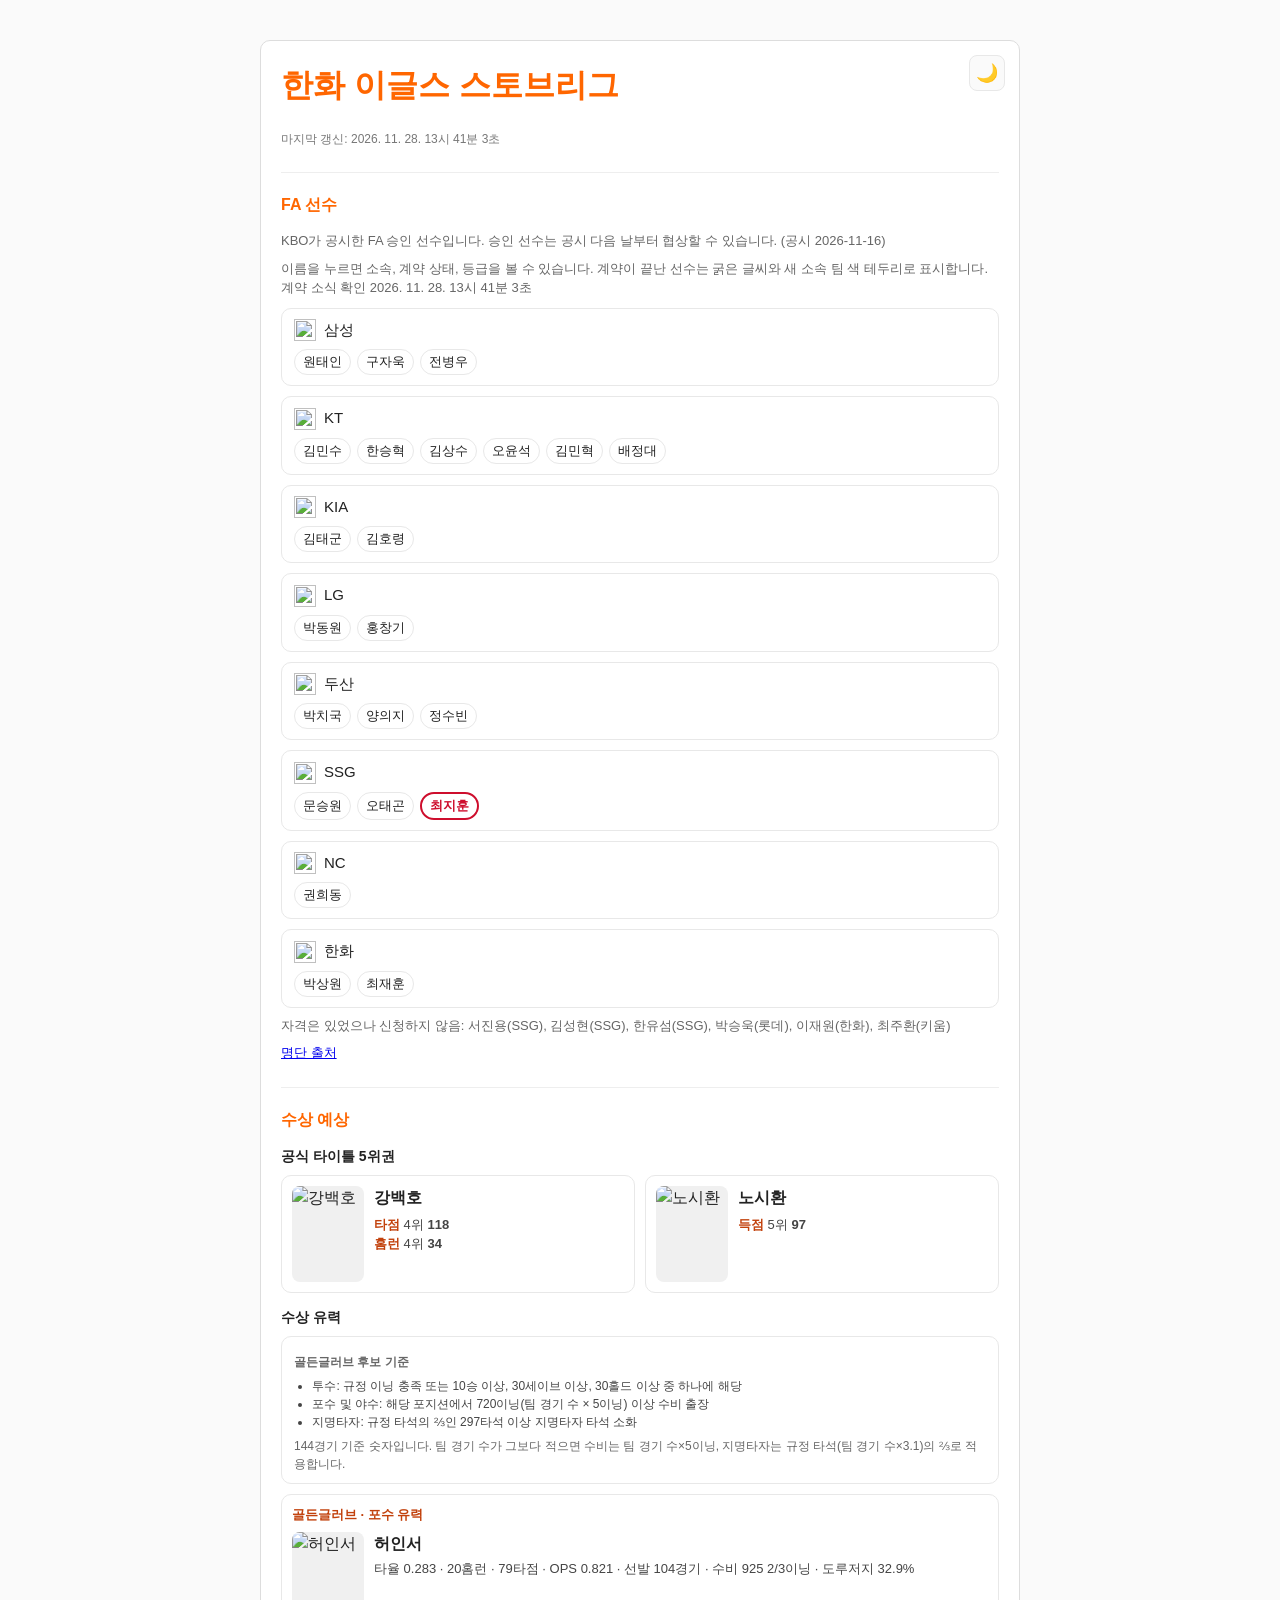
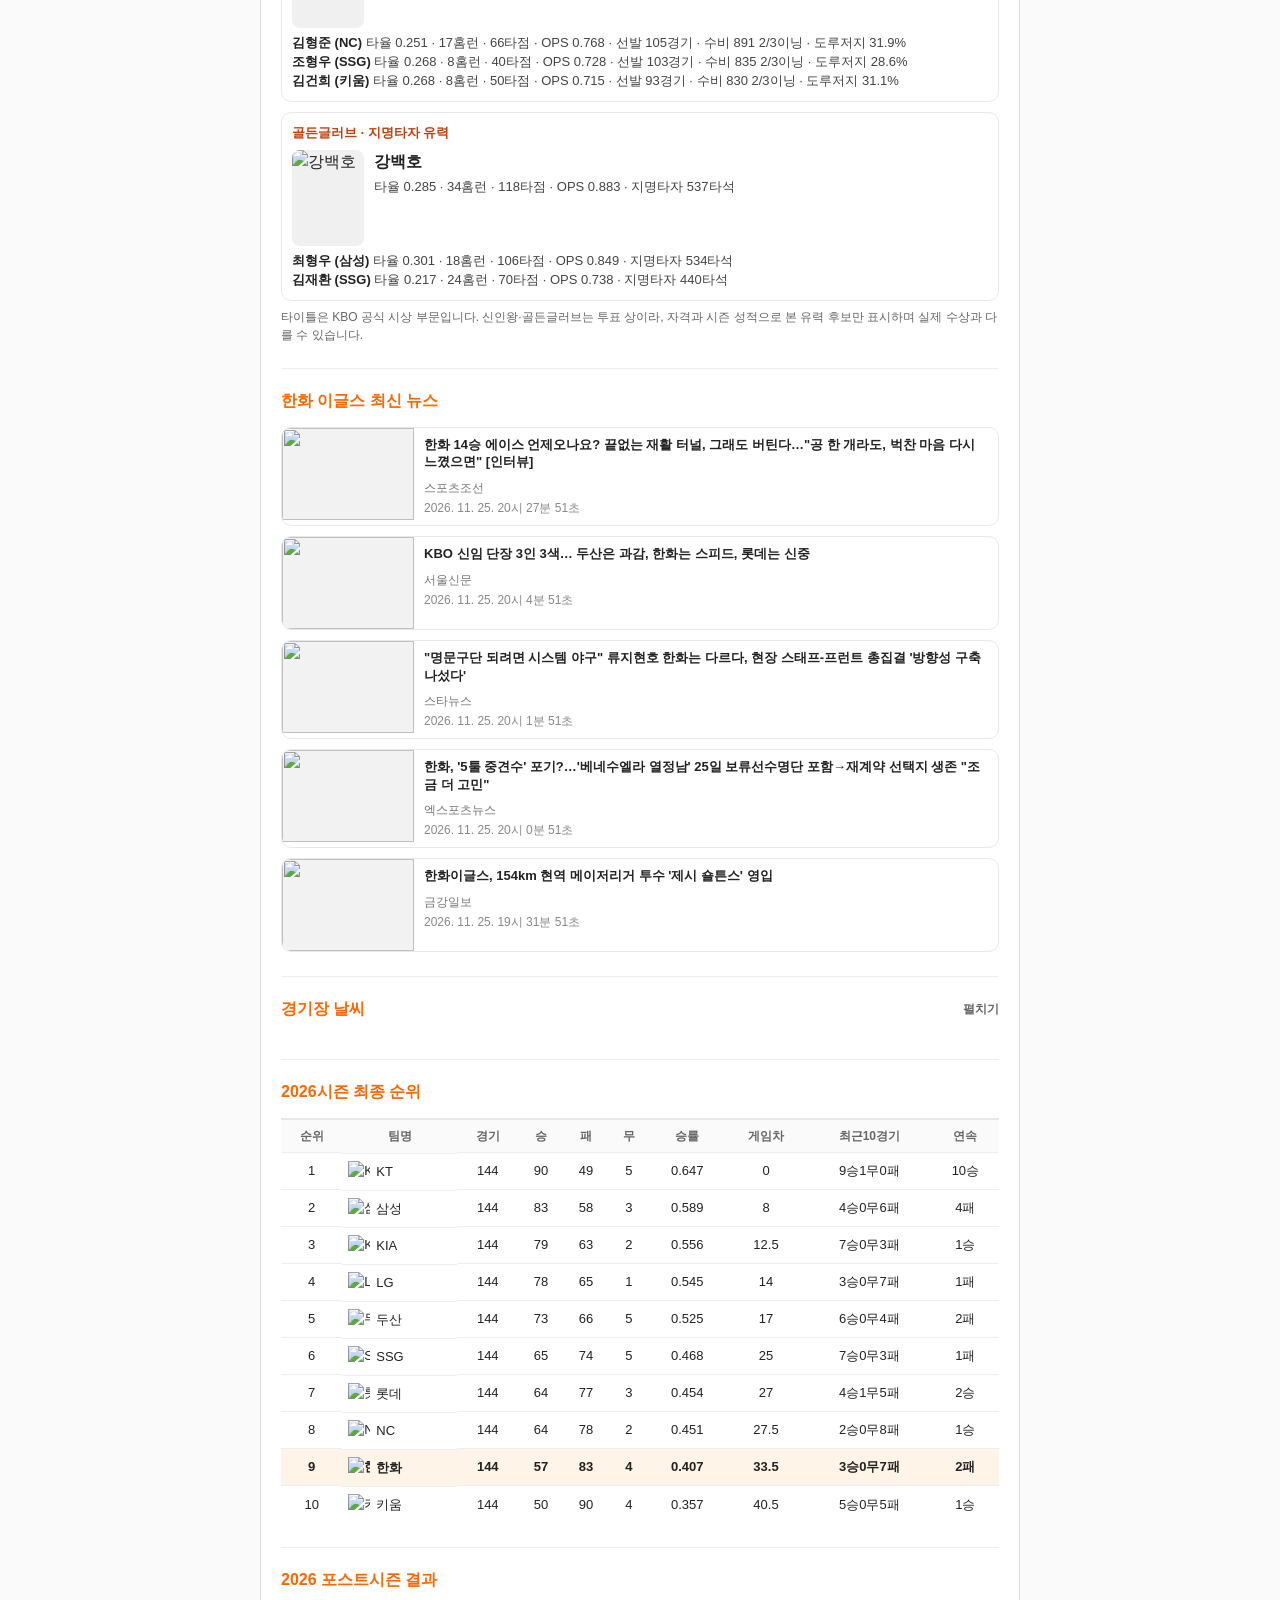
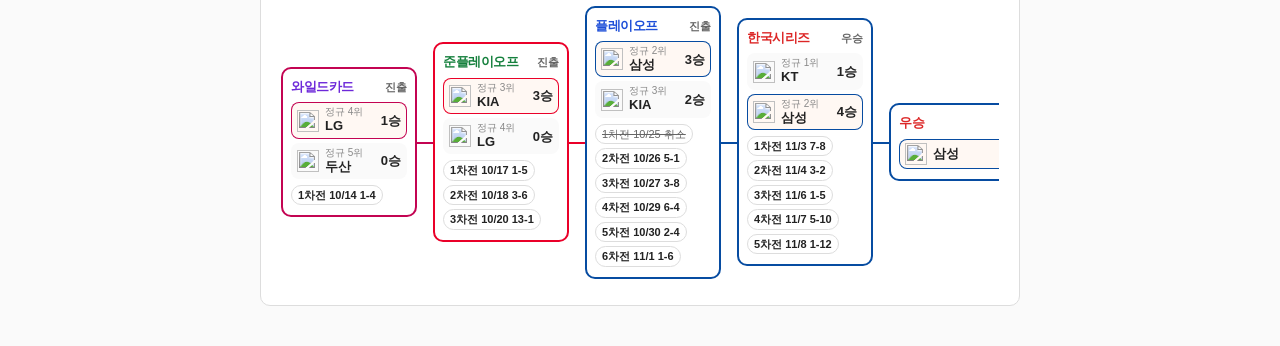
==== commit 6715d47d: "chore: refresh next Hanwha game preview [skip site ci]" ====
--- a/index.html
+++ b/index.html
@@ -43,8 +43,8 @@
   </main>
 
   <script>
-    window.__NEXT_GAME__ = {"is_stove_league": true, "is_postseason": false, "season_id": "2026", "game_date_ymd": "2026-11-28", "stadium": "대전 한화생명볼파크", "team_rankings": [{"rank": "1", "team_name": "KT", "team_id": "KT", "games": "144", "wins": "90", "losses": "49", "draws": "5", "win_rate": "0.647", "games_behind": "0", "last10": "9승1무0패", "streak": "10승", "emblem": "https://6ptotvmi5753.edge.naverncp.com/KBO_IMAGE/emblem/regular/2026/emblem_KT.png"}, {"rank": "2", "team_name": "삼성", "team_id": "SS", "games": "144", "wins": "83", "losses": "58", "draws": "3", "win_rate": "0.589", "games_behind": "8", "last10": "4승0무6패", "streak": "4패", "emblem": "https://6ptotvmi5753.edge.naverncp.com/KBO_IMAGE/emblem/regular/2026/emblem_SS.png"}, {"rank": "3", "team_name": "KIA", "team_id": "HT", "games": "144", "wins": "79", "losses": "63", "draws": "2", "win_rate": "0.556", "games_behind": "12.5", "last10": "7승0무3패", "streak": "1승", "emblem": "https://6ptotvmi5753.edge.naverncp.com/KBO_IMAGE/emblem/regular/2026/emblem_HT.png"}, {"rank": "4", "team_name": "LG", "team_id": "LG", "games": "144", "wins": "78", "losses": "65", "draws": "1", "win_rate": "0.545", "games_behind": "14", "last10": "3승0무7패", "streak": "1패", "emblem": "https://6ptotvmi5753.edge.naverncp.com/KBO_IMAGE/emblem/regular/2026/emblem_LG.png"}, {"rank": "5", "team_name": "두산", "team_id": "OB", "games": "144", "wins": "73", "losses": "66", "draws": "5", "win_rate": "0.525", "games_behind": "17", "last10": "6승0무4패", "streak": "2패", "emblem": "https://6ptotvmi5753.edge.naverncp.com/KBO_IMAGE/emblem/regular/2026/emblem_OB.png"}, {"rank": "6", "team_name": "SSG", "team_id": "SK", "games": "144", "wins": "65", "losses": "74", "draws": "5", "win_rate": "0.468", "games_behind": "25", "last10": "7승0무3패", "streak": "1패", "emblem": "https://6ptotvmi5753.edge.naverncp.com/KBO_IMAGE/emblem/regular/2026/emblem_SK.png"}, {"rank": "7", "team_name": "롯데", "team_id": "LT", "games": "144", "wins": "64", "losses": "77", "draws": "3", "win_rate": "0.454", "games_behind": "27", "last10": "4승1무5패", "streak": "2승", "emblem": "https://6ptotvmi5753.edge.naverncp.com/KBO_IMAGE/emblem/regular/2026/emblem_LT.png"}, {"rank": "8", "team_name": "NC", "team_id": "NC", "games": "144", "wins": "64", "losses": "78", "draws": "2", "win_rate": "0.451", "games_behind": "27.5", "last10": "2승0무8패", "streak": "1승", "emblem": "https://6ptotvmi5753.edge.naverncp.com/KBO_IMAGE/emblem/regular/2026/emblem_NC.png"}, {"rank": "9", "team_name": "한화", "team_id": "HH", "games": "144", "wins": "57", "losses": "83", "draws": "4", "win_rate": "0.407", "games_behind": "33.5", "last10": "3승0무7패", "streak": "2패", "emblem": "https://6ptotvmi5753.edge.naverncp.com/KBO_IMAGE/emblem/regular/2026/emblem_HH.png"}, {"rank": "10", "team_name": "키움", "team_id": "WO", "games": "144", "wins": "50", "losses": "90", "draws": "4", "win_rate": "0.357", "games_behind": "40.5", "last10": "5승0무5패", "streak": "1승", "emblem": "https://6ptotvmi5753.edge.naverncp.com/KBO_IMAGE/emblem/regular/2026/emblem_WO.png"}], "team_rank_date": "2026.11.28", "weather_info": {"region": "대전 한화생명볼파크", "game_start_time": "", "hourly": [{"time_label": "23:00", "weather": "부분 흐림", "icon": "partly", "rain_probability": 0, "temperature": "3.4", "wind_speed": "2.7", "wind_gust": "8.8", "is_game_start": false}, {"time_label": "24:00", "weather": "대체로 맑음", "icon": "partly", "rain_probability": 0, "temperature": "3.3", "wind_speed": "2.5", "wind_gust": "6.9", "is_game_start": false}], "game_progress_probability": 100, "dust": {"pm10": "7", "pm2_5": "6", "grade": "좋음"}, "cancel_warnings": [], "updated_at": "2026-11-28T22:02:10+09:00", "stove": true}, "latest_news": [{"title": "한화 14승 에이스 언제오나요? 끝없는 재활 터널, 그래도 버틴다…\"공 한 개라도, 벅찬 마음 다시 느꼈으면\" [인터뷰]", "url": "https://m.sports.naver.com/kbaseball/article/076/0004469873", "thumbnail": "https://imgnews.pstatic.net/image/origin/076/2026/11/26/4469873.jpg", "source_name": "스포츠조선", "published_at": "2026-11-26T05:27:51+09:00"}, {"title": "KBO 신임 단장 3인 3색… 두산은 과감, 한화는 스피드, 롯데는 신중", "url": "https://m.sports.naver.com/kbaseball/article/081/0003703305", "thumbnail": "https://imgnews.pstatic.net/image/origin/081/2026/11/26/3703305.jpg", "source_name": "서울신문", "published_at": "2026-11-26T05:04:51+09:00"}, {"title": "\"명문구단 되려면 시스템 야구\" 류지현호 한화는 다르다, 현장 스태프-프런트 총집결 '방향성 구축 나섰다'", "url": "https://m.sports.naver.com/kbaseball/article/108/0003490290", "thumbnail": "https://imgnews.pstatic.net/image/origin/108/2026/11/26/3490290.jpg", "source_name": "스타뉴스", "published_at": "2026-11-26T05:01:51+09:00"}, {"title": "한화, '5툴 중견수' 포기?…'베네수엘라 열정남' 25일 보류선수명단 포함→재계약 선택지 생존 \"조금 더 고민\"", "url": "https://m.sports.naver.com/kbaseball/article/311/0002084188", "thumbnail": "https://imgnews.pstatic.net/image/origin/311/2026/11/26/2084188.jpg", "source_name": "엑스포츠뉴스", "published_at": "2026-11-26T05:00:51+09:00"}, {"title": "한화이글스, 154km 현역 메이저리거 투수 '제시 숄튼스' 영입", "url": "https://www.ggilbo.com/news/articleView.html?idxno=1194734", "thumbnail": "https://imgnews.pstatic.net/image/origin/5356/2026/11/26/828260.jpg", "source_name": "금강일보", "published_at": "2026-11-26T04:31:51+09:00"}], "player_highlights": {"titles": [{"player_id": "68050", "name": "강백호", "image_url": "https://6ptotvmi5753.edge.naverncp.com/KBO_IMAGE/person/middle/2026/68050.jpg", "items": [{"label": "타점", "rank": 4, "value": "118"}, {"label": "홈런", "rank": 4, "value": "34"}]}, {"player_id": "69737", "name": "노시환", "image_url": "https://6ptotvmi5753.edge.naverncp.com/KBO_IMAGE/person/middle/2026/69737.jpg", "items": [{"label": "득점", "rank": 5, "value": "97"}]}], "awards": [{"kind": "골든글러브", "position": "포수", "player_id": "52764", "name": "허인서", "image_url": "https://6ptotvmi5753.edge.naverncp.com/KBO_IMAGE/person/middle/2026/52764.jpg", "summary": "타율 0.283 · 20홈런 · 79타점 · OPS 0.821 · 선발 104경기 · 수비 925 2/3이닝 · 도루저지 32.9%", "rivals": [{"name": "김형준", "team": "NC", "summary": "타율 0.251 · 17홈런 · 66타점 · OPS 0.768 · 선발 105경기 · 수비 891 2/3이닝 · 도루저지 31.9%"}, {"name": "조형우", "team": "SSG", "summary": "타율 0.268 · 8홈런 · 40타점 · OPS 0.728 · 선발 103경기 · 수비 835 2/3이닝 · 도루저지 28.6%"}, {"name": "김건희", "team": "키움", "summary": "타율 0.268 · 8홈런 · 50타점 · OPS 0.715 · 선발 93경기 · 수비 830 2/3이닝 · 도루저지 31.1%"}]}, {"kind": "골든글러브", "position": "지명타자", "player_id": "68050", "name": "강백호", "image_url": "https://6ptotvmi5753.edge.naverncp.com/KBO_IMAGE/person/middle/2026/68050.jpg", "summary": "타율 0.285 · 34홈런 · 118타점 · OPS 0.883 · 지명타자 537타석", "rivals": [{"name": "최형우", "team": "삼성", "summary": "타율 0.301 · 18홈런 · 106타점 · OPS 0.849 · 지명타자 534타석"}, {"name": "김재환", "team": "SSG", "summary": "타율 0.217 · 24홈런 · 70타점 · OPS 0.738 · 지명타자 440타석"}]}]}, "postseason_results": {"season": "2026", "series": [{"series": "WC", "label": "와일드카드", "summary": "LG 1승", "games": [{"series": "WC", "label": "와일드카드", "date": "2026-10-14", "game_time": "18:30", "stadium": "잠실", "away_team": "두산", "home_team": "LG", "away_score": "1", "home_score": "4", "status": "종료", "result": "홈승", "game_id": "20261014OBLG0"}]}, {"series": "SPO", "label": "준플레이오프", "summary": "KIA 3승", "games": [{"series": "SPO", "label": "준플레이오프", "date": "2026-10-17", "game_time": "14:00", "stadium": "광주", "away_team": "LG", "home_team": "KIA", "away_score": "1", "home_score": "5", "status": "종료", "result": "홈승", "game_id": "20261017LGHT0"}, {"series": "SPO", "label": "준플레이오프", "date": "2026-10-18", "game_time": "14:00", "stadium": "광주", "away_team": "LG", "home_team": "KIA", "away_score": "3", "home_score": "6", "status": "종료", "result": "홈승", "game_id": "20261018LGHT0"}, {"series": "SPO", "label": "준플레이오프", "date": "2026-10-20", "game_time": "18:30", "stadium": "잠실", "away_team": "KIA", "home_team": "LG", "away_score": "13", "home_score": "1", "status": "종료", "result": "원정승", "game_id": "20261020HTLG0"}]}, {"series": "PO", "label": "플레이오프", "summary": "삼성 3승 · KIA 2승", "games": [{"series": "PO", "label": "플레이오프", "date": "2026-10-25", "game_time": "14:00", "stadium": "대구", "away_team": "KIA", "home_team": "삼성", "away_score": "0", "home_score": "0", "status": "취소", "result": "우천취소", "game_id": "20261025HTSS0"}, {"series": "PO", "label": "플레이오프", "date": "2026-10-26", "game_time": "18:30", "stadium": "대구", "away_team": "KIA", "home_team": "삼성", "away_score": "5", "home_score": "1", "status": "종료", "result": "원정승", "game_id": "20261026HTSS0"}, {"series": "PO", "label": "플레이오프", "date": "2026-10-27", "game_time": "18:30", "stadium": "대구", "away_team": "KIA", "home_team": "삼성", "away_score": "3", "home_score": "8", "status": "종료", "result": "홈승", "game_id": "20261027HTSS0"}, {"series": "PO", "label": "플레이오프", "date": "2026-10-29", "game_time": "18:30", "stadium": "광주", "away_team": "삼성", "home_team": "KIA", "away_score": "6", "home_score": "4", "status": "종료", "result": "원정승", "game_id": "20261029SSHT0"}, {"series": "PO", "label": "플레이오프", "date": "2026-10-30", "game_time": "18:30", "stadium": "광주", "away_team": "삼성", "home_team": "KIA", "away_score": "2", "home_score": "4", "status": "종료", "result": "홈승", "game_id": "20261030SSHT0"}, {"series": "PO", "label": "플레이오프", "date": "2026-11-01", "game_time": "14:00", "stadium": "대구", "away_team": "KIA", "home_team": "삼성", "away_score": "1", "home_score": "6", "status": "종료", "result": "홈승", "game_id": "20261101HTSS0"}]}, {"series": "KS", "label": "한국시리즈", "summary": "삼성 4승 · KT 1승", "games": [{"series": "KS", "label": "한국시리즈", "date": "2026-11-03", "game_time": "18:30", "stadium": "수원", "away_team": "삼성", "home_team": "KT", "away_score": "7", "home_score": "8", "status": "종료", "result": "홈승", "game_id": "20261103SSKT0"}, {"series": "KS", "label": "한국시리즈", "date": "2026-11-04", "game_time": "18:30", "stadium": "수원", "away_team": "삼성", "home_team": "KT", "away_score": "3", "home_score": "2", "status": "종료", "result": "원정승", "game_id": "20261104SSKT0"}, {"series": "KS", "label": "한국시리즈", "date": "2026-11-06", "game_time": "18:30", "stadium": "대구", "away_team": "KT", "home_team": "삼성", "away_score": "1", "home_score": "5", "status": "종료", "result": "홈승", "game_id": "20261106KTSS0"}, {"series": "KS", "label": "한국시리즈", "date": "2026-11-07", "game_time": "14:00", "stadium": "대구", "away_team": "KT", "home_team": "삼성", "away_score": "5", "home_score": "10", "status": "종료", "result": "홈승", "game_id": "20261107KTSS0"}, {"series": "KS", "label": "한국시리즈", "date": "2026-11-08", "game_time": "14:00", "stadium": "대구", "away_team": "KT", "home_team": "삼성", "away_score": "1", "home_score": "12", "status": "종료", "result": "홈승", "game_id": "20261108KTSS0"}]}]}, "fa_players": {"announced_on": "2026-11-16", "source_title": "2027 프로야구 FA 협상 시작…‘1호 계약’ 주인공은 누구?", "source_url": "https://www.etoday.co.kr/news/view/2648940", "players": [{"name": "원태인", "team": "삼성", "grade": "A", "team_id": "SS", "emblem": "https://6ptotvmi5753.edge.naverncp.com/KBO_IMAGE/emblem/regular/2026/emblem_SS.png", "status": "협상 중", "signed": false, "signed_team": "", "signed_team_id": "", "signed_emblem": "", "years": "", "total": "", "signing_bonus": "", "salary": "", "option": "", "contract_source_url": "", "contract_source_title": "", "contract_detail": "", "player_id": "69446", "image_url": "https://6ptotvmi5753.edge.naverncp.com/KBO_IMAGE/person/middle/2026/69446.jpg"}, {"name": "구자욱", "team": "삼성", "grade": "A", "team_id": "SS", "emblem": "https://6ptotvmi5753.edge.naverncp.com/KBO_IMAGE/emblem/regular/2026/emblem_SS.png", "status": "협상 중", "signed": false, "signed_team": "", "signed_team_id": "", "signed_emblem": "", "years": "", "total": "", "signing_bonus": "", "salary": "", "option": "", "contract_source_url": "", "contract_source_title": "", "contract_detail": "", "player_id": "62404", "image_url": "https://6ptotvmi5753.edge.naverncp.com/KBO_IMAGE/person/middle/2026/62404.jpg"}, {"name": "전병우", "team": "삼성", "grade": "C", "team_id": "SS", "emblem": "https://6ptotvmi5753.edge.naverncp.com/KBO_IMAGE/emblem/regular/2026/emblem_SS.png", "status": "협상 중", "signed": false, "signed_team": "", "signed_team_id": "", "signed_emblem": "", "years": "", "total": "", "signing_bonus": "", "salary": "", "option": "", "contract_source_url": "", "contract_source_title": "", "contract_detail": "", "player_id": "65586", "image_url": "https://6ptotvmi5753.edge.naverncp.com/KBO_IMAGE/person/middle/2026/65586.jpg"}, {"name": "김민수", "team": "KT", "grade": "B", "team_id": "KT", "emblem": "https://6ptotvmi5753.edge.naverncp.com/KBO_IMAGE/emblem/regular/2026/emblem_KT.png", "status": "협상 중", "signed": false, "signed_team": "", "signed_team_id": "", "signed_emblem": "", "years": "", "total": "", "signing_bonus": "", "salary": "", "option": "", "contract_source_url": "", "contract_source_title": "", "contract_detail": "", "player_id": "65048", "image_url": "https://6ptotvmi5753.edge.naverncp.com/KBO_IMAGE/person/middle/2026/65048.jpg"}, {"name": "한승혁", "team": "KT", "grade": "B", "team_id": "KT", "emblem": "https://6ptotvmi5753.edge.naverncp.com/KBO_IMAGE/emblem/regular/2026/emblem_KT.png", "status": "협상 중", "signed": false, "signed_team": "", "signed_team_id": "", "signed_emblem": "", "years": "", "total": "", "signing_bonus": "", "salary": "", "option": "", "contract_source_url": "", "contract_source_title": "", "contract_detail": "", "player_id": "61666", "image_url": "https://6ptotvmi5753.edge.naverncp.com/KBO_IMAGE/person/middle/2026/61666.jpg"}, {"name": "김상수", "team": "KT", "grade": "C", "team_id": "KT", "emblem": "https://6ptotvmi5753.edge.naverncp.com/KBO_IMAGE/emblem/regular/2026/emblem_KT.png", "status": "협상 중", "signed": false, "signed_team": "", "signed_team_id": "", "signed_emblem": "", "years": "", "total": "", "signing_bonus": "", "salary": "", "option": "", "contract_source_url": "", "contract_source_title": "", "contract_detail": "", "player_id": "79402", "image_url": "https://6ptotvmi5753.edge.naverncp.com/KBO_IMAGE/person/middle/2026/79402.jpg"}, {"name": "오윤석", "team": "KT", "grade": "B", "team_id": "KT", "emblem": "https://6ptotvmi5753.edge.naverncp.com/KBO_IMAGE/emblem/regular/2026/emblem_KT.png", "status": "협상 중", "signed": false, "signed_team": "", "signed_team_id": "", "signed_emblem": "", "years": "", "total": "", "signing_bonus": "", "salary": "", "option": "", "contract_source_url": "", "contract_source_title": "", "contract_detail": "", "player_id": "64504", "image_url": "https://6ptotvmi5753.edge.naverncp.com/KBO_IMAGE/person/middle/2026/64504.jpg"}, {"name": "김민혁", "team": "KT", "grade": "A", "team_id": "KT", "emblem": "https://6ptotvmi5753.edge.naverncp.com/KBO_IMAGE/emblem/regular/2026/emblem_KT.png", "status": "협상 중", "signed": false, "signed_team": "", "signed_team_id": "", "signed_emblem": "", "years": "", "total": "", "signing_bonus": "", "salary": "", "option": "", "contract_source_url": "", "contract_source_title": "", "contract_detail": "", "player_id": "64004", "image_url": "https://6ptotvmi5753.edge.naverncp.com/KBO_IMAGE/person/middle/2026/64004.jpg"}, {"name": "배정대", "team": "KT", "grade": "A", "team_id": "KT", "emblem": "https://6ptotvmi5753.edge.naverncp.com/KBO_IMAGE/emblem/regular/2026/emblem_KT.png", "status": "협상 중", "signed": false, "signed_team": "", "signed_team_id": "", "signed_emblem": "", "years": "", "total": "", "signing_bonus": "", "salary": "", "option": "", "contract_source_url": "", "contract_source_title": "", "contract_detail": "", "player_id": "64166", "image_url": "https://6ptotvmi5753.edge.naverncp.com/KBO_IMAGE/person/middle/2026/64166.jpg"}, {"name": "김태군", "team": "KIA", "grade": "B", "team_id": "HT", "emblem": "https://6ptotvmi5753.edge.naverncp.com/KBO_IMAGE/emblem/regular/2026/emblem_HT.png", "status": "협상 중", "signed": false, "signed_team": "", "signed_team_id": "", "signed_emblem": "", "years": "", "total": "", "signing_bonus": "", "salary": "", "option": "", "contract_source_url": "", "contract_source_title": "", "contract_detail": "", "player_id": "78122", "image_url": "https://6ptotvmi5753.edge.naverncp.com/KBO_IMAGE/person/middle/2026/78122.jpg"}, {"name": "김호령", "team": "KIA", "grade": "C", "team_id": "HT", "emblem": "https://6ptotvmi5753.edge.naverncp.com/KBO_IMAGE/emblem/regular/2026/emblem_HT.png", "status": "협상 중", "signed": false, "signed_team": "", "signed_team_id": "", "signed_emblem": "", "years": "", "total": "", "signing_bonus": "", "salary": "", "option": "", "contract_source_url": "", "contract_source_title": "", "contract_detail": "", "player_id": "65653", "image_url": "https://6ptotvmi5753.edge.naverncp.com/KBO_IMAGE/person/middle/2026/65653.jpg"}, {"name": "박동원", "team": "LG", "grade": "B", "team_id": "LG", "emblem": "https://6ptotvmi5753.edge.naverncp.com/KBO_IMAGE/emblem/regular/2026/emblem_LG.png", "status": "협상 중", "signed": false, "signed_team": "", "signed_team_id": "", "signed_emblem": "", "years": "", "total": "", "signing_bonus": "", "salary": "", "option": "", "contract_source_url": "", "contract_source_title": "", "contract_detail": "", "player_id": "79365", "image_url": "https://6ptotvmi5753.edge.naverncp.com/KBO_IMAGE/person/middle/2026/79365.jpg"}, {"name": "홍창기", "team": "LG", "grade": "A", "team_id": "LG", "emblem": "https://6ptotvmi5753.edge.naverncp.com/KBO_IMAGE/emblem/regular/2026/emblem_LG.png", "status": "협상 중", "signed": false, "signed_team": "", "signed_team_id": "", "signed_emblem": "", "years": "", "total": "", "signing_bonus": "", "salary": "", "option": "", "contract_source_url": "", "contract_source_title": "", "contract_detail": "", "player_id": "66108", "image_url": "https://6ptotvmi5753.edge.naverncp.com/KBO_IMAGE/person/middle/2026/66108.jpg"}, {"name": "박치국", "team": "두산", "grade": "B", "team_id": "OB", "emblem": "https://6ptotvmi5753.edge.naverncp.com/KBO_IMAGE/emblem/regular/2026/emblem_OB.png", "status": "협상 중", "signed": false, "signed_team": "", "signed_team_id": "", "signed_emblem": "", "years": "", "total": "", "signing_bonus": "", "salary": "", "option": "", "contract_source_url": "", "contract_source_title": "", "contract_detail": "", "player_id": "67266", "image_url": "https://6ptotvmi5753.edge.naverncp.com/KBO_IMAGE/person/middle/2026/67266.jpg"}, {"name": "양의지", "team": "두산", "grade": "C", "team_id": "OB", "emblem": "https://6ptotvmi5753.edge.naverncp.com/KBO_IMAGE/emblem/regular/2026/emblem_OB.png", "status": "협상 중", "signed": false, "signed_team": "", "signed_team_id": "", "signed_emblem": "", "years": "", "total": "", "signing_bonus": "", "salary": "", "option": "", "contract_source_url": "", "contract_source_title": "", "contract_detail": "", "player_id": "76232", "image_url": "https://6ptotvmi5753.edge.naverncp.com/KBO_IMAGE/person/middle/2026/76232.jpg"}, {"name": "정수빈", "team": "두산", "grade": "B", "team_id": "OB", "emblem": "https://6ptotvmi5753.edge.naverncp.com/KBO_IMAGE/emblem/regular/2026/emblem_OB.png", "status": "협상 중", "signed": false, "signed_team": "", "signed_team_id": "", "signed_emblem": "", "years": "", "total": "", "signing_bonus": "", "salary": "", "option": "", "contract_source_url": "", "contract_source_title": "", "contract_detail": "", "player_id": "79231", "image_url": "https://6ptotvmi5753.edge.naverncp.com/KBO_IMAGE/person/middle/2026/79231.jpg"}, {"name": "문승원", "team": "SSG", "grade": "C", "team_id": "SK", "emblem": "https://6ptotvmi5753.edge.naverncp.com/KBO_IMAGE/emblem/regular/2026/emblem_SK.png", "status": "협상 중", "signed": false, "signed_team": "", "signed_team_id": "", "signed_emblem": "", "years": "", "total": "", "signing_bonus": "", "salary": "", "option": "", "contract_source_url": "", "contract_source_title": "", "contract_detail": "", "player_id": "62869", "image_url": "https://6ptotvmi5753.edge.naverncp.com/KBO_IMAGE/person/middle/2026/62869.jpg"}, {"name": "오태곤", "team": "SSG", "grade": "C", "team_id": "SK", "emblem": "https://6ptotvmi5753.edge.naverncp.com/KBO_IMAGE/emblem/regular/2026/emblem_SK.png", "status": "협상 중", "signed": false, "signed_team": "", "signed_team_id": "", "signed_emblem": "", "years": "", "total": "", "signing_bonus": "", "salary": "", "option": "", "contract_source_url": "", "contract_source_title": "", "contract_detail": "", "player_id": "60558", "image_url": "https://6ptotvmi5753.edge.naverncp.com/KBO_IMAGE/person/middle/2026/60558.jpg"}, {"name": "최지훈", "team": "SSG", "grade": "B", "team_id": "SK", "emblem": "https://6ptotvmi5753.edge.naverncp.com/KBO_IMAGE/emblem/regular/2026/emblem_SK.png", "status": "계약 완료", "signed": true, "signed_team": "SSG", "signed_team_id": "SK", "signed_emblem": "https://6ptotvmi5753.edge.naverncp.com/KBO_IMAGE/emblem/regular/2026/emblem_SK.png", "years": "4년", "total": "67억원", "signing_bonus": "38억원", "salary": "20억원", "option": "9억원", "contract_source_url": "https://www.starnewskorea.com/sports/2026/11/25/2026112515141454498", "contract_source_title": "'와' 김하성 야구 재벌이네! MLB 누적 900억 돌파→1년 연봉이 최지훈 4...", "contract_detail": "최지훈은 지난 18일 원소속팀 SSG와 4년 총액 67억 원(계약금 38억 원·연봉 20억 원·옵션 9억 원)에 도장을 찍", "player_id": "50854", "image_url": "https://6ptotvmi5753.edge.naverncp.com/KBO_IMAGE/person/middle/2026/50854.jpg"}, {"name": "권희동", "team": "NC", "grade": "B", "team_id": "NC", "emblem": "https://6ptotvmi5753.edge.naverncp.com/KBO_IMAGE/emblem/regular/2026/emblem_NC.png", "status": "협상 중", "signed": false, "signed_team": "", "signed_team_id": "", "signed_emblem": "", "years": "", "total": "", "signing_bonus": "", "salary": "", "option": "", "contract_source_url": "", "contract_source_title": "", "contract_detail": "", "player_id": "63963", "image_url": "https://6ptotvmi5753.edge.naverncp.com/KBO_IMAGE/person/middle/2026/63963.jpg"}, {"name": "박상원", "team": "한화", "grade": "A", "team_id": "HH", "emblem": "https://6ptotvmi5753.edge.naverncp.com/KBO_IMAGE/emblem/regular/2026/emblem_HH.png", "status": "협상 중", "signed": false, "signed_team": "", "signed_team_id": "", "signed_emblem": "", "years": "", "total": "", "signing_bonus": "", "salary": "", "option": "", "contract_source_url": "", "contract_source_title": "", "contract_detail": "", "player_id": "67703", "image_url": "https://6ptotvmi5753.edge.naverncp.com/KBO_IMAGE/person/middle/2026/67703.jpg"}, {"name": "최재훈", "team": "한화", "grade": "B", "team_id": "HH", "emblem": "https://6ptotvmi5753.edge.naverncp.com/KBO_IMAGE/emblem/regular/2026/emblem_HH.png", "status": "협상 중", "signed": false, "signed_team": "", "signed_team_id": "", "signed_emblem": "", "years": "", "total": "", "signing_bonus": "", "salary": "", "option": "", "contract_source_url": "", "contract_source_title": "", "contract_detail": "", "player_id": "78288", "image_url": "https://6ptotvmi5753.edge.naverncp.com/KBO_IMAGE/person/middle/2026/78288.jpg"}], "declined": [{"name": "서진용", "team": "SSG", "team_id": "SK", "emblem": "https://6ptotvmi5753.edge.naverncp.com/KBO_IMAGE/emblem/regular/2026/emblem_SK.png", "status": "미신청", "signed": false}, {"name": "김성현", "team": "SSG", "team_id": "SK", "emblem": "https://6ptotvmi5753.edge.naverncp.com/KBO_IMAGE/emblem/regular/2026/emblem_SK.png", "status": "미신청", "signed": false}, {"name": "한유섬", "team": "SSG", "team_id": "SK", "emblem": "https://6ptotvmi5753.edge.naverncp.com/KBO_IMAGE/emblem/regular/2026/emblem_SK.png", "status": "미신청", "signed": false}, {"name": "박승욱", "team": "롯데", "team_id": "LT", "emblem": "https://6ptotvmi5753.edge.naverncp.com/KBO_IMAGE/emblem/regular/2026/emblem_LT.png", "status": "미신청", "signed": false}, {"name": "이재원", "team": "한화", "team_id": "HH", "emblem": "https://6ptotvmi5753.edge.naverncp.com/KBO_IMAGE/emblem/regular/2026/emblem_HH.png", "status": "미신청", "signed": false}, {"name": "최주환", "team": "키움", "team_id": "WO", "emblem": "https://6ptotvmi5753.edge.naverncp.com/KBO_IMAGE/emblem/regular/2026/emblem_WO.png", "status": "미신청", "signed": false}], "note": "KBO가 공시한 FA 승인 선수입니다. 승인 선수는 공시 다음 날부터 협상할 수 있습니다.", "contract_checked_at": "2026-11-28T22:10:37+09:00"}, "eagles_tv": {"highlight": {"title": "", "url": "https://www.youtube.com/watch?v=lygBM9FRBd4", "published_at": "", "video_id": "lygBM9FRBd4", "thumbnail": "https://i.ytimg.com/vi/lygBM9FRBd4/hqdefault.jpg"}, "oiyu": {"title": "신인 강건우 4이닝 2K! 두 번의 빅이닝으로 13득점 폭발(10.05)", "url": "https://www.youtube.com/watch?v=gJnLOmD9nNQ", "published_at": "2026-10-05T12:56:51+00:00", "video_id": "gJnLOmD9nNQ", "thumbnail": "https://i4.ytimg.com/vi/gJnLOmD9nNQ/hqdefault.jpg"}}};
-    window.__UPDATED_AT__ = "2026-11-28T22:10:37+09:00";
+    window.__NEXT_GAME__ = {"is_stove_league": true, "is_postseason": false, "season_id": "2026", "game_date_ymd": "2026-11-28", "stadium": "대전 한화생명볼파크", "team_rankings": [{"rank": "1", "team_name": "KT", "team_id": "KT", "games": "144", "wins": "90", "losses": "49", "draws": "5", "win_rate": "0.647", "games_behind": "0", "last10": "9승1무0패", "streak": "10승", "emblem": "https://6ptotvmi5753.edge.naverncp.com/KBO_IMAGE/emblem/regular/2026/emblem_KT.png"}, {"rank": "2", "team_name": "삼성", "team_id": "SS", "games": "144", "wins": "83", "losses": "58", "draws": "3", "win_rate": "0.589", "games_behind": "8", "last10": "4승0무6패", "streak": "4패", "emblem": "https://6ptotvmi5753.edge.naverncp.com/KBO_IMAGE/emblem/regular/2026/emblem_SS.png"}, {"rank": "3", "team_name": "KIA", "team_id": "HT", "games": "144", "wins": "79", "losses": "63", "draws": "2", "win_rate": "0.556", "games_behind": "12.5", "last10": "7승0무3패", "streak": "1승", "emblem": "https://6ptotvmi5753.edge.naverncp.com/KBO_IMAGE/emblem/regular/2026/emblem_HT.png"}, {"rank": "4", "team_name": "LG", "team_id": "LG", "games": "144", "wins": "78", "losses": "65", "draws": "1", "win_rate": "0.545", "games_behind": "14", "last10": "3승0무7패", "streak": "1패", "emblem": "https://6ptotvmi5753.edge.naverncp.com/KBO_IMAGE/emblem/regular/2026/emblem_LG.png"}, {"rank": "5", "team_name": "두산", "team_id": "OB", "games": "144", "wins": "73", "losses": "66", "draws": "5", "win_rate": "0.525", "games_behind": "17", "last10": "6승0무4패", "streak": "2패", "emblem": "https://6ptotvmi5753.edge.naverncp.com/KBO_IMAGE/emblem/regular/2026/emblem_OB.png"}, {"rank": "6", "team_name": "SSG", "team_id": "SK", "games": "144", "wins": "65", "losses": "74", "draws": "5", "win_rate": "0.468", "games_behind": "25", "last10": "7승0무3패", "streak": "1패", "emblem": "https://6ptotvmi5753.edge.naverncp.com/KBO_IMAGE/emblem/regular/2026/emblem_SK.png"}, {"rank": "7", "team_name": "롯데", "team_id": "LT", "games": "144", "wins": "64", "losses": "77", "draws": "3", "win_rate": "0.454", "games_behind": "27", "last10": "4승1무5패", "streak": "2승", "emblem": "https://6ptotvmi5753.edge.naverncp.com/KBO_IMAGE/emblem/regular/2026/emblem_LT.png"}, {"rank": "8", "team_name": "NC", "team_id": "NC", "games": "144", "wins": "64", "losses": "78", "draws": "2", "win_rate": "0.451", "games_behind": "27.5", "last10": "2승0무8패", "streak": "1승", "emblem": "https://6ptotvmi5753.edge.naverncp.com/KBO_IMAGE/emblem/regular/2026/emblem_NC.png"}, {"rank": "9", "team_name": "한화", "team_id": "HH", "games": "144", "wins": "57", "losses": "83", "draws": "4", "win_rate": "0.407", "games_behind": "33.5", "last10": "3승0무7패", "streak": "2패", "emblem": "https://6ptotvmi5753.edge.naverncp.com/KBO_IMAGE/emblem/regular/2026/emblem_HH.png"}, {"rank": "10", "team_name": "키움", "team_id": "WO", "games": "144", "wins": "50", "losses": "90", "draws": "4", "win_rate": "0.357", "games_behind": "40.5", "last10": "5승0무5패", "streak": "1승", "emblem": "https://6ptotvmi5753.edge.naverncp.com/KBO_IMAGE/emblem/regular/2026/emblem_WO.png"}], "team_rank_date": "2026.11.28", "weather_info": {"region": "대전 한화생명볼파크", "game_start_time": "", "hourly": [{"time_label": "23:00", "weather": "부분 흐림", "icon": "partly", "rain_probability": 0, "temperature": "3.4", "wind_speed": "2.7", "wind_gust": "8.8", "is_game_start": false}, {"time_label": "24:00", "weather": "대체로 맑음", "icon": "partly", "rain_probability": 0, "temperature": "3.3", "wind_speed": "2.5", "wind_gust": "6.9", "is_game_start": false}], "game_progress_probability": 100, "dust": {"pm10": "7", "pm2_5": "6", "grade": "좋음"}, "cancel_warnings": [], "updated_at": "2026-11-28T22:32:25+09:00", "stove": true}, "latest_news": [{"title": "한화 14승 에이스 언제오나요? 끝없는 재활 터널, 그래도 버틴다…\"공 한 개라도, 벅찬 마음 다시 느꼈으면\" [인터뷰]", "url": "https://m.sports.naver.com/kbaseball/article/076/0004469873", "thumbnail": "https://imgnews.pstatic.net/image/origin/076/2026/11/26/4469873.jpg", "source_name": "스포츠조선", "published_at": "2026-11-26T05:27:51+09:00"}, {"title": "KBO 신임 단장 3인 3색… 두산은 과감, 한화는 스피드, 롯데는 신중", "url": "https://m.sports.naver.com/kbaseball/article/081/0003703305", "thumbnail": "https://imgnews.pstatic.net/image/origin/081/2026/11/26/3703305.jpg", "source_name": "서울신문", "published_at": "2026-11-26T05:04:51+09:00"}, {"title": "\"명문구단 되려면 시스템 야구\" 류지현호 한화는 다르다, 현장 스태프-프런트 총집결 '방향성 구축 나섰다'", "url": "https://m.sports.naver.com/kbaseball/article/108/0003490290", "thumbnail": "https://imgnews.pstatic.net/image/origin/108/2026/11/26/3490290.jpg", "source_name": "스타뉴스", "published_at": "2026-11-26T05:01:51+09:00"}, {"title": "한화, '5툴 중견수' 포기?…'베네수엘라 열정남' 25일 보류선수명단 포함→재계약 선택지 생존 \"조금 더 고민\"", "url": "https://m.sports.naver.com/kbaseball/article/311/0002084188", "thumbnail": "https://imgnews.pstatic.net/image/origin/311/2026/11/26/2084188.jpg", "source_name": "엑스포츠뉴스", "published_at": "2026-11-26T05:00:51+09:00"}, {"title": "한화이글스, 154km 현역 메이저리거 투수 '제시 숄튼스' 영입", "url": "https://www.ggilbo.com/news/articleView.html?idxno=1194734", "thumbnail": "https://imgnews.pstatic.net/image/origin/5356/2026/11/26/828260.jpg", "source_name": "금강일보", "published_at": "2026-11-26T04:31:51+09:00"}], "player_highlights": {"titles": [{"player_id": "68050", "name": "강백호", "image_url": "https://6ptotvmi5753.edge.naverncp.com/KBO_IMAGE/person/middle/2026/68050.jpg", "items": [{"label": "타점", "rank": 4, "value": "118"}, {"label": "홈런", "rank": 4, "value": "34"}]}, {"player_id": "69737", "name": "노시환", "image_url": "https://6ptotvmi5753.edge.naverncp.com/KBO_IMAGE/person/middle/2026/69737.jpg", "items": [{"label": "득점", "rank": 5, "value": "97"}]}], "awards": [{"kind": "골든글러브", "position": "포수", "player_id": "52764", "name": "허인서", "image_url": "https://6ptotvmi5753.edge.naverncp.com/KBO_IMAGE/person/middle/2026/52764.jpg", "summary": "타율 0.283 · 20홈런 · 79타점 · OPS 0.821 · 선발 104경기 · 수비 925 2/3이닝 · 도루저지 32.9%", "rivals": [{"name": "김형준", "team": "NC", "summary": "타율 0.251 · 17홈런 · 66타점 · OPS 0.768 · 선발 105경기 · 수비 891 2/3이닝 · 도루저지 31.9%"}, {"name": "조형우", "team": "SSG", "summary": "타율 0.268 · 8홈런 · 40타점 · OPS 0.728 · 선발 103경기 · 수비 835 2/3이닝 · 도루저지 28.6%"}, {"name": "김건희", "team": "키움", "summary": "타율 0.268 · 8홈런 · 50타점 · OPS 0.715 · 선발 93경기 · 수비 830 2/3이닝 · 도루저지 31.1%"}]}, {"kind": "골든글러브", "position": "지명타자", "player_id": "68050", "name": "강백호", "image_url": "https://6ptotvmi5753.edge.naverncp.com/KBO_IMAGE/person/middle/2026/68050.jpg", "summary": "타율 0.285 · 34홈런 · 118타점 · OPS 0.883 · 지명타자 537타석", "rivals": [{"name": "최형우", "team": "삼성", "summary": "타율 0.301 · 18홈런 · 106타점 · OPS 0.849 · 지명타자 534타석"}, {"name": "김재환", "team": "SSG", "summary": "타율 0.217 · 24홈런 · 70타점 · OPS 0.738 · 지명타자 440타석"}]}]}, "postseason_results": {"season": "2026", "series": [{"series": "WC", "label": "와일드카드", "summary": "LG 1승", "games": [{"series": "WC", "label": "와일드카드", "date": "2026-10-14", "game_time": "18:30", "stadium": "잠실", "away_team": "두산", "home_team": "LG", "away_score": "1", "home_score": "4", "status": "종료", "result": "홈승", "game_id": "20261014OBLG0"}]}, {"series": "SPO", "label": "준플레이오프", "summary": "KIA 3승", "games": [{"series": "SPO", "label": "준플레이오프", "date": "2026-10-17", "game_time": "14:00", "stadium": "광주", "away_team": "LG", "home_team": "KIA", "away_score": "1", "home_score": "5", "status": "종료", "result": "홈승", "game_id": "20261017LGHT0"}, {"series": "SPO", "label": "준플레이오프", "date": "2026-10-18", "game_time": "14:00", "stadium": "광주", "away_team": "LG", "home_team": "KIA", "away_score": "3", "home_score": "6", "status": "종료", "result": "홈승", "game_id": "20261018LGHT0"}, {"series": "SPO", "label": "준플레이오프", "date": "2026-10-20", "game_time": "18:30", "stadium": "잠실", "away_team": "KIA", "home_team": "LG", "away_score": "13", "home_score": "1", "status": "종료", "result": "원정승", "game_id": "20261020HTLG0"}]}, {"series": "PO", "label": "플레이오프", "summary": "삼성 3승 · KIA 2승", "games": [{"series": "PO", "label": "플레이오프", "date": "2026-10-25", "game_time": "14:00", "stadium": "대구", "away_team": "KIA", "home_team": "삼성", "away_score": "0", "home_score": "0", "status": "취소", "result": "우천취소", "game_id": "20261025HTSS0"}, {"series": "PO", "label": "플레이오프", "date": "2026-10-26", "game_time": "18:30", "stadium": "대구", "away_team": "KIA", "home_team": "삼성", "away_score": "5", "home_score": "1", "status": "종료", "result": "원정승", "game_id": "20261026HTSS0"}, {"series": "PO", "label": "플레이오프", "date": "2026-10-27", "game_time": "18:30", "stadium": "대구", "away_team": "KIA", "home_team": "삼성", "away_score": "3", "home_score": "8", "status": "종료", "result": "홈승", "game_id": "20261027HTSS0"}, {"series": "PO", "label": "플레이오프", "date": "2026-10-29", "game_time": "18:30", "stadium": "광주", "away_team": "삼성", "home_team": "KIA", "away_score": "6", "home_score": "4", "status": "종료", "result": "원정승", "game_id": "20261029SSHT0"}, {"series": "PO", "label": "플레이오프", "date": "2026-10-30", "game_time": "18:30", "stadium": "광주", "away_team": "삼성", "home_team": "KIA", "away_score": "2", "home_score": "4", "status": "종료", "result": "홈승", "game_id": "20261030SSHT0"}, {"series": "PO", "label": "플레이오프", "date": "2026-11-01", "game_time": "14:00", "stadium": "대구", "away_team": "KIA", "home_team": "삼성", "away_score": "1", "home_score": "6", "status": "종료", "result": "홈승", "game_id": "20261101HTSS0"}]}, {"series": "KS", "label": "한국시리즈", "summary": "삼성 4승 · KT 1승", "games": [{"series": "KS", "label": "한국시리즈", "date": "2026-11-03", "game_time": "18:30", "stadium": "수원", "away_team": "삼성", "home_team": "KT", "away_score": "7", "home_score": "8", "status": "종료", "result": "홈승", "game_id": "20261103SSKT0"}, {"series": "KS", "label": "한국시리즈", "date": "2026-11-04", "game_time": "18:30", "stadium": "수원", "away_team": "삼성", "home_team": "KT", "away_score": "3", "home_score": "2", "status": "종료", "result": "원정승", "game_id": "20261104SSKT0"}, {"series": "KS", "label": "한국시리즈", "date": "2026-11-06", "game_time": "18:30", "stadium": "대구", "away_team": "KT", "home_team": "삼성", "away_score": "1", "home_score": "5", "status": "종료", "result": "홈승", "game_id": "20261106KTSS0"}, {"series": "KS", "label": "한국시리즈", "date": "2026-11-07", "game_time": "14:00", "stadium": "대구", "away_team": "KT", "home_team": "삼성", "away_score": "5", "home_score": "10", "status": "종료", "result": "홈승", "game_id": "20261107KTSS0"}, {"series": "KS", "label": "한국시리즈", "date": "2026-11-08", "game_time": "14:00", "stadium": "대구", "away_team": "KT", "home_team": "삼성", "away_score": "1", "home_score": "12", "status": "종료", "result": "홈승", "game_id": "20261108KTSS0"}]}]}, "fa_players": {"announced_on": "2026-11-16", "source_title": "2027 프로야구 FA 협상 시작…‘1호 계약’ 주인공은 누구?", "source_url": "https://www.etoday.co.kr/news/view/2648940", "players": [{"name": "원태인", "team": "삼성", "grade": "A", "team_id": "SS", "emblem": "https://6ptotvmi5753.edge.naverncp.com/KBO_IMAGE/emblem/regular/2026/emblem_SS.png", "status": "협상 중", "signed": false, "signed_team": "", "signed_team_id": "", "signed_emblem": "", "years": "", "total": "", "signing_bonus": "", "salary": "", "option": "", "contract_source_url": "", "contract_source_title": "", "contract_detail": "", "player_id": "69446", "image_url": "https://6ptotvmi5753.edge.naverncp.com/KBO_IMAGE/person/middle/2026/69446.jpg"}, {"name": "구자욱", "team": "삼성", "grade": "A", "team_id": "SS", "emblem": "https://6ptotvmi5753.edge.naverncp.com/KBO_IMAGE/emblem/regular/2026/emblem_SS.png", "status": "협상 중", "signed": false, "signed_team": "", "signed_team_id": "", "signed_emblem": "", "years": "", "total": "", "signing_bonus": "", "salary": "", "option": "", "contract_source_url": "", "contract_source_title": "", "contract_detail": "", "player_id": "62404", "image_url": "https://6ptotvmi5753.edge.naverncp.com/KBO_IMAGE/person/middle/2026/62404.jpg"}, {"name": "전병우", "team": "삼성", "grade": "C", "team_id": "SS", "emblem": "https://6ptotvmi5753.edge.naverncp.com/KBO_IMAGE/emblem/regular/2026/emblem_SS.png", "status": "협상 중", "signed": false, "signed_team": "", "signed_team_id": "", "signed_emblem": "", "years": "", "total": "", "signing_bonus": "", "salary": "", "option": "", "contract_source_url": "", "contract_source_title": "", "contract_detail": "", "player_id": "65586", "image_url": "https://6ptotvmi5753.edge.naverncp.com/KBO_IMAGE/person/middle/2026/65586.jpg"}, {"name": "김민수", "team": "KT", "grade": "B", "team_id": "KT", "emblem": "https://6ptotvmi5753.edge.naverncp.com/KBO_IMAGE/emblem/regular/2026/emblem_KT.png", "status": "협상 중", "signed": false, "signed_team": "", "signed_team_id": "", "signed_emblem": "", "years": "", "total": "", "signing_bonus": "", "salary": "", "option": "", "contract_source_url": "", "contract_source_title": "", "contract_detail": "", "player_id": "65048", "image_url": "https://6ptotvmi5753.edge.naverncp.com/KBO_IMAGE/person/middle/2026/65048.jpg"}, {"name": "한승혁", "team": "KT", "grade": "B", "team_id": "KT", "emblem": "https://6ptotvmi5753.edge.naverncp.com/KBO_IMAGE/emblem/regular/2026/emblem_KT.png", "status": "협상 중", "signed": false, "signed_team": "", "signed_team_id": "", "signed_emblem": "", "years": "", "total": "", "signing_bonus": "", "salary": "", "option": "", "contract_source_url": "", "contract_source_title": "", "contract_detail": "", "player_id": "61666", "image_url": "https://6ptotvmi5753.edge.naverncp.com/KBO_IMAGE/person/middle/2026/61666.jpg"}, {"name": "김상수", "team": "KT", "grade": "C", "team_id": "KT", "emblem": "https://6ptotvmi5753.edge.naverncp.com/KBO_IMAGE/emblem/regular/2026/emblem_KT.png", "status": "협상 중", "signed": false, "signed_team": "", "signed_team_id": "", "signed_emblem": "", "years": "", "total": "", "signing_bonus": "", "salary": "", "option": "", "contract_source_url": "", "contract_source_title": "", "contract_detail": "", "player_id": "79402", "image_url": "https://6ptotvmi5753.edge.naverncp.com/KBO_IMAGE/person/middle/2026/79402.jpg"}, {"name": "오윤석", "team": "KT", "grade": "B", "team_id": "KT", "emblem": "https://6ptotvmi5753.edge.naverncp.com/KBO_IMAGE/emblem/regular/2026/emblem_KT.png", "status": "협상 중", "signed": false, "signed_team": "", "signed_team_id": "", "signed_emblem": "", "years": "", "total": "", "signing_bonus": "", "salary": "", "option": "", "contract_source_url": "", "contract_source_title": "", "contract_detail": "", "player_id": "64504", "image_url": "https://6ptotvmi5753.edge.naverncp.com/KBO_IMAGE/person/middle/2026/64504.jpg"}, {"name": "김민혁", "team": "KT", "grade": "A", "team_id": "KT", "emblem": "https://6ptotvmi5753.edge.naverncp.com/KBO_IMAGE/emblem/regular/2026/emblem_KT.png", "status": "협상 중", "signed": false, "signed_team": "", "signed_team_id": "", "signed_emblem": "", "years": "", "total": "", "signing_bonus": "", "salary": "", "option": "", "contract_source_url": "", "contract_source_title": "", "contract_detail": "", "player_id": "64004", "image_url": "https://6ptotvmi5753.edge.naverncp.com/KBO_IMAGE/person/middle/2026/64004.jpg"}, {"name": "배정대", "team": "KT", "grade": "A", "team_id": "KT", "emblem": "https://6ptotvmi5753.edge.naverncp.com/KBO_IMAGE/emblem/regular/2026/emblem_KT.png", "status": "협상 중", "signed": false, "signed_team": "", "signed_team_id": "", "signed_emblem": "", "years": "", "total": "", "signing_bonus": "", "salary": "", "option": "", "contract_source_url": "", "contract_source_title": "", "contract_detail": "", "player_id": "64166", "image_url": "https://6ptotvmi5753.edge.naverncp.com/KBO_IMAGE/person/middle/2026/64166.jpg"}, {"name": "김태군", "team": "KIA", "grade": "B", "team_id": "HT", "emblem": "https://6ptotvmi5753.edge.naverncp.com/KBO_IMAGE/emblem/regular/2026/emblem_HT.png", "status": "협상 중", "signed": false, "signed_team": "", "signed_team_id": "", "signed_emblem": "", "years": "", "total": "", "signing_bonus": "", "salary": "", "option": "", "contract_source_url": "", "contract_source_title": "", "contract_detail": "", "player_id": "78122", "image_url": "https://6ptotvmi5753.edge.naverncp.com/KBO_IMAGE/person/middle/2026/78122.jpg"}, {"name": "김호령", "team": "KIA", "grade": "C", "team_id": "HT", "emblem": "https://6ptotvmi5753.edge.naverncp.com/KBO_IMAGE/emblem/regular/2026/emblem_HT.png", "status": "협상 중", "signed": false, "signed_team": "", "signed_team_id": "", "signed_emblem": "", "years": "", "total": "", "signing_bonus": "", "salary": "", "option": "", "contract_source_url": "", "contract_source_title": "", "contract_detail": "", "player_id": "65653", "image_url": "https://6ptotvmi5753.edge.naverncp.com/KBO_IMAGE/person/middle/2026/65653.jpg"}, {"name": "박동원", "team": "LG", "grade": "B", "team_id": "LG", "emblem": "https://6ptotvmi5753.edge.naverncp.com/KBO_IMAGE/emblem/regular/2026/emblem_LG.png", "status": "협상 중", "signed": false, "signed_team": "", "signed_team_id": "", "signed_emblem": "", "years": "", "total": "", "signing_bonus": "", "salary": "", "option": "", "contract_source_url": "", "contract_source_title": "", "contract_detail": "", "player_id": "79365", "image_url": "https://6ptotvmi5753.edge.naverncp.com/KBO_IMAGE/person/middle/2026/79365.jpg"}, {"name": "홍창기", "team": "LG", "grade": "A", "team_id": "LG", "emblem": "https://6ptotvmi5753.edge.naverncp.com/KBO_IMAGE/emblem/regular/2026/emblem_LG.png", "status": "협상 중", "signed": false, "signed_team": "", "signed_team_id": "", "signed_emblem": "", "years": "", "total": "", "signing_bonus": "", "salary": "", "option": "", "contract_source_url": "", "contract_source_title": "", "contract_detail": "", "player_id": "66108", "image_url": "https://6ptotvmi5753.edge.naverncp.com/KBO_IMAGE/person/middle/2026/66108.jpg"}, {"name": "박치국", "team": "두산", "grade": "B", "team_id": "OB", "emblem": "https://6ptotvmi5753.edge.naverncp.com/KBO_IMAGE/emblem/regular/2026/emblem_OB.png", "status": "협상 중", "signed": false, "signed_team": "", "signed_team_id": "", "signed_emblem": "", "years": "", "total": "", "signing_bonus": "", "salary": "", "option": "", "contract_source_url": "", "contract_source_title": "", "contract_detail": "", "player_id": "67266", "image_url": "https://6ptotvmi5753.edge.naverncp.com/KBO_IMAGE/person/middle/2026/67266.jpg"}, {"name": "양의지", "team": "두산", "grade": "C", "team_id": "OB", "emblem": "https://6ptotvmi5753.edge.naverncp.com/KBO_IMAGE/emblem/regular/2026/emblem_OB.png", "status": "협상 중", "signed": false, "signed_team": "", "signed_team_id": "", "signed_emblem": "", "years": "", "total": "", "signing_bonus": "", "salary": "", "option": "", "contract_source_url": "", "contract_source_title": "", "contract_detail": "", "player_id": "76232", "image_url": "https://6ptotvmi5753.edge.naverncp.com/KBO_IMAGE/person/middle/2026/76232.jpg"}, {"name": "정수빈", "team": "두산", "grade": "B", "team_id": "OB", "emblem": "https://6ptotvmi5753.edge.naverncp.com/KBO_IMAGE/emblem/regular/2026/emblem_OB.png", "status": "협상 중", "signed": false, "signed_team": "", "signed_team_id": "", "signed_emblem": "", "years": "", "total": "", "signing_bonus": "", "salary": "", "option": "", "contract_source_url": "", "contract_source_title": "", "contract_detail": "", "player_id": "79231", "image_url": "https://6ptotvmi5753.edge.naverncp.com/KBO_IMAGE/person/middle/2026/79231.jpg"}, {"name": "문승원", "team": "SSG", "grade": "C", "team_id": "SK", "emblem": "https://6ptotvmi5753.edge.naverncp.com/KBO_IMAGE/emblem/regular/2026/emblem_SK.png", "status": "협상 중", "signed": false, "signed_team": "", "signed_team_id": "", "signed_emblem": "", "years": "", "total": "", "signing_bonus": "", "salary": "", "option": "", "contract_source_url": "", "contract_source_title": "", "contract_detail": "", "player_id": "62869", "image_url": "https://6ptotvmi5753.edge.naverncp.com/KBO_IMAGE/person/middle/2026/62869.jpg"}, {"name": "오태곤", "team": "SSG", "grade": "C", "team_id": "SK", "emblem": "https://6ptotvmi5753.edge.naverncp.com/KBO_IMAGE/emblem/regular/2026/emblem_SK.png", "status": "협상 중", "signed": false, "signed_team": "", "signed_team_id": "", "signed_emblem": "", "years": "", "total": "", "signing_bonus": "", "salary": "", "option": "", "contract_source_url": "", "contract_source_title": "", "contract_detail": "", "player_id": "60558", "image_url": "https://6ptotvmi5753.edge.naverncp.com/KBO_IMAGE/person/middle/2026/60558.jpg"}, {"name": "최지훈", "team": "SSG", "grade": "B", "team_id": "SK", "emblem": "https://6ptotvmi5753.edge.naverncp.com/KBO_IMAGE/emblem/regular/2026/emblem_SK.png", "status": "계약 완료", "signed": true, "signed_team": "SSG", "signed_team_id": "SK", "signed_emblem": "https://6ptotvmi5753.edge.naverncp.com/KBO_IMAGE/emblem/regular/2026/emblem_SK.png", "years": "4년", "total": "67억원", "signing_bonus": "38억원", "salary": "20억원", "option": "9억원", "contract_source_url": "https://www.starnewskorea.com/sports/2026/11/25/2026112515141454498", "contract_source_title": "'와' 김하성 야구 재벌이네! MLB 누적 900억 돌파→1년 연봉이 최지훈 4...", "contract_detail": "최지훈은 지난 18일 원소속팀 SSG와 4년 총액 67억 원(계약금 38억 원·연봉 20억 원·옵션 9억 원)에 도장을 찍", "player_id": "50854", "image_url": "https://6ptotvmi5753.edge.naverncp.com/KBO_IMAGE/person/middle/2026/50854.jpg"}, {"name": "권희동", "team": "NC", "grade": "B", "team_id": "NC", "emblem": "https://6ptotvmi5753.edge.naverncp.com/KBO_IMAGE/emblem/regular/2026/emblem_NC.png", "status": "협상 중", "signed": false, "signed_team": "", "signed_team_id": "", "signed_emblem": "", "years": "", "total": "", "signing_bonus": "", "salary": "", "option": "", "contract_source_url": "", "contract_source_title": "", "contract_detail": "", "player_id": "63963", "image_url": "https://6ptotvmi5753.edge.naverncp.com/KBO_IMAGE/person/middle/2026/63963.jpg"}, {"name": "박상원", "team": "한화", "grade": "A", "team_id": "HH", "emblem": "https://6ptotvmi5753.edge.naverncp.com/KBO_IMAGE/emblem/regular/2026/emblem_HH.png", "status": "협상 중", "signed": false, "signed_team": "", "signed_team_id": "", "signed_emblem": "", "years": "", "total": "", "signing_bonus": "", "salary": "", "option": "", "contract_source_url": "", "contract_source_title": "", "contract_detail": "", "player_id": "67703", "image_url": "https://6ptotvmi5753.edge.naverncp.com/KBO_IMAGE/person/middle/2026/67703.jpg"}, {"name": "최재훈", "team": "한화", "grade": "B", "team_id": "HH", "emblem": "https://6ptotvmi5753.edge.naverncp.com/KBO_IMAGE/emblem/regular/2026/emblem_HH.png", "status": "협상 중", "signed": false, "signed_team": "", "signed_team_id": "", "signed_emblem": "", "years": "", "total": "", "signing_bonus": "", "salary": "", "option": "", "contract_source_url": "", "contract_source_title": "", "contract_detail": "", "player_id": "78288", "image_url": "https://6ptotvmi5753.edge.naverncp.com/KBO_IMAGE/person/middle/2026/78288.jpg"}], "declined": [{"name": "서진용", "team": "SSG", "team_id": "SK", "emblem": "https://6ptotvmi5753.edge.naverncp.com/KBO_IMAGE/emblem/regular/2026/emblem_SK.png", "status": "미신청", "signed": false}, {"name": "김성현", "team": "SSG", "team_id": "SK", "emblem": "https://6ptotvmi5753.edge.naverncp.com/KBO_IMAGE/emblem/regular/2026/emblem_SK.png", "status": "미신청", "signed": false}, {"name": "한유섬", "team": "SSG", "team_id": "SK", "emblem": "https://6ptotvmi5753.edge.naverncp.com/KBO_IMAGE/emblem/regular/2026/emblem_SK.png", "status": "미신청", "signed": false}, {"name": "박승욱", "team": "롯데", "team_id": "LT", "emblem": "https://6ptotvmi5753.edge.naverncp.com/KBO_IMAGE/emblem/regular/2026/emblem_LT.png", "status": "미신청", "signed": false}, {"name": "이재원", "team": "한화", "team_id": "HH", "emblem": "https://6ptotvmi5753.edge.naverncp.com/KBO_IMAGE/emblem/regular/2026/emblem_HH.png", "status": "미신청", "signed": false}, {"name": "최주환", "team": "키움", "team_id": "WO", "emblem": "https://6ptotvmi5753.edge.naverncp.com/KBO_IMAGE/emblem/regular/2026/emblem_WO.png", "status": "미신청", "signed": false}], "note": "KBO가 공시한 FA 승인 선수입니다. 승인 선수는 공시 다음 날부터 협상할 수 있습니다.", "contract_checked_at": "2026-11-28T22:41:03+09:00"}, "eagles_tv": {"highlight": {"title": "", "url": "https://www.youtube.com/watch?v=lygBM9FRBd4", "published_at": "", "video_id": "lygBM9FRBd4", "thumbnail": "https://i.ytimg.com/vi/lygBM9FRBd4/hqdefault.jpg"}, "oiyu": {"title": "신인 강건우 4이닝 2K! 두 번의 빅이닝으로 13득점 폭발(10.05)", "url": "https://www.youtube.com/watch?v=gJnLOmD9nNQ", "published_at": "2026-10-05T12:56:51+00:00", "video_id": "gJnLOmD9nNQ", "thumbnail": "https://i4.ytimg.com/vi/gJnLOmD9nNQ/hqdefault.jpg"}}};
+    window.__UPDATED_AT__ = "2026-11-28T22:41:03+09:00";
   </script>
   <script src="./script.js"></script>
 </body>
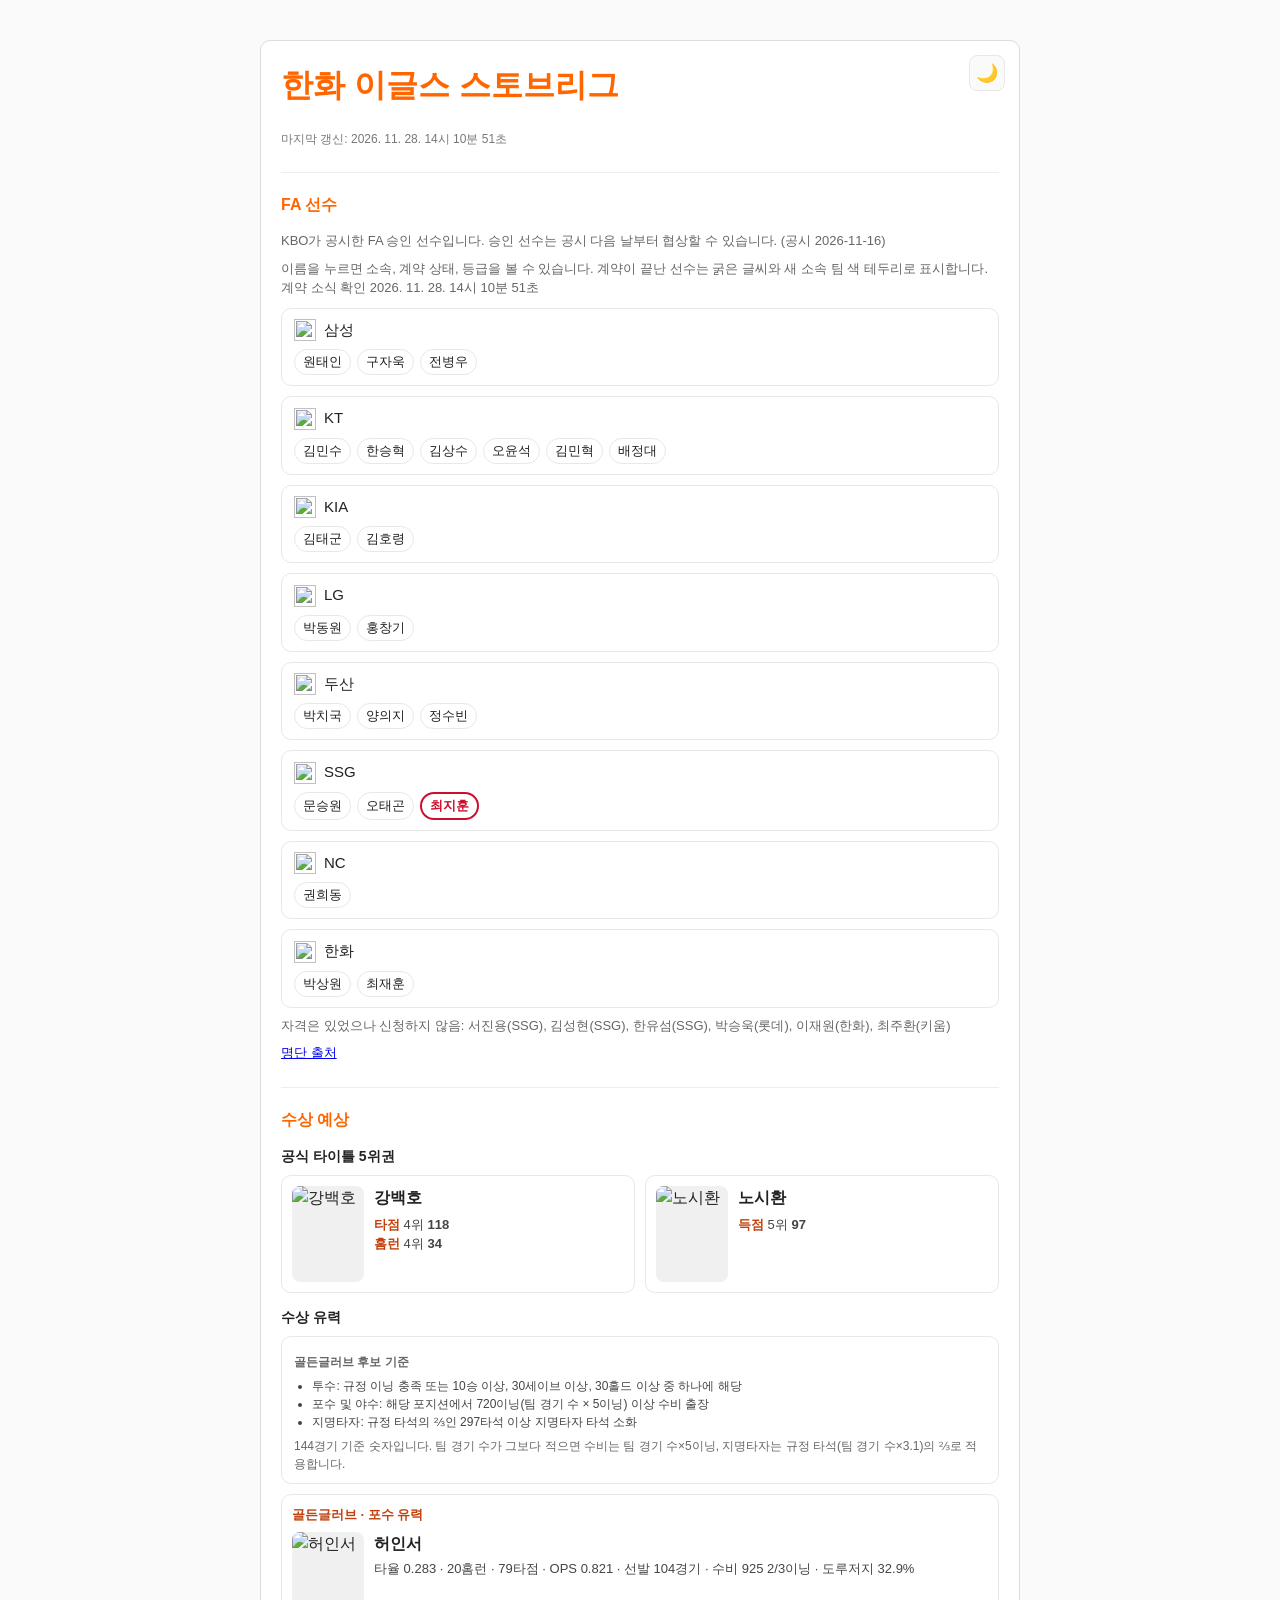
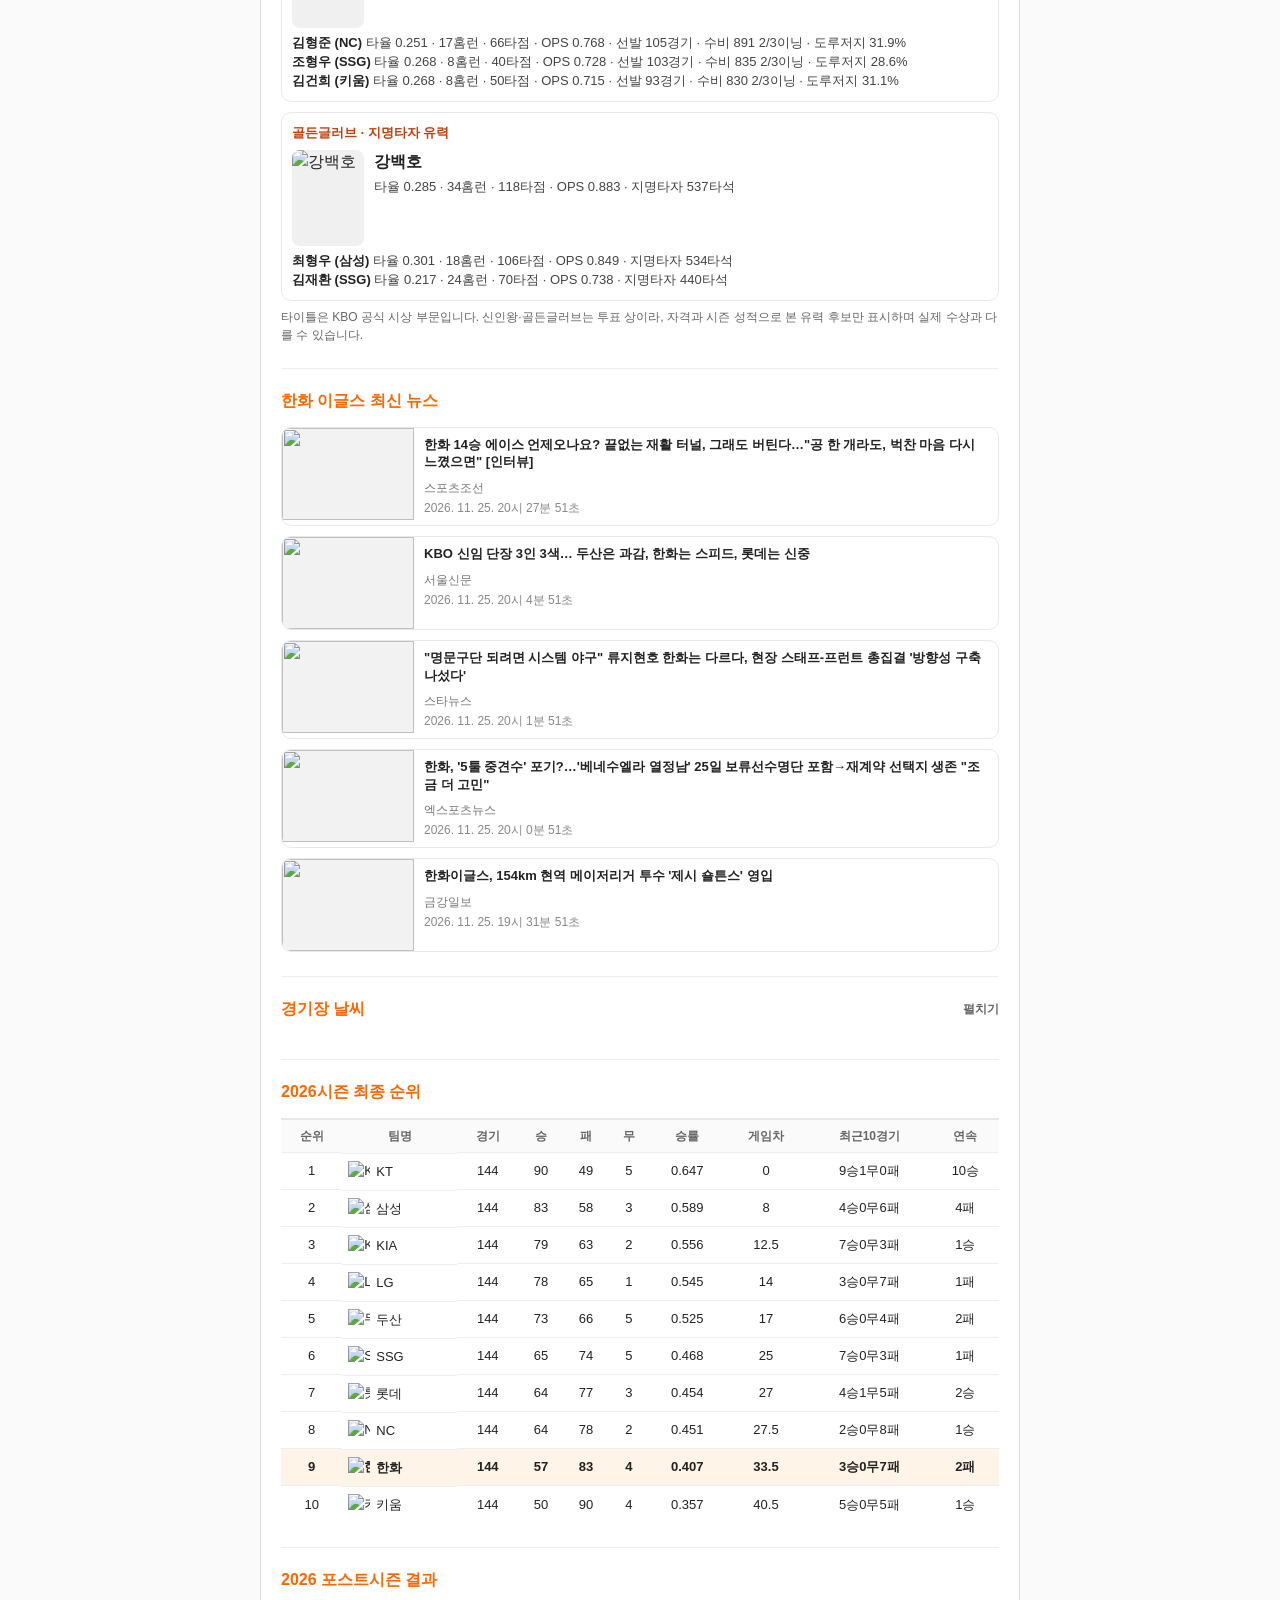
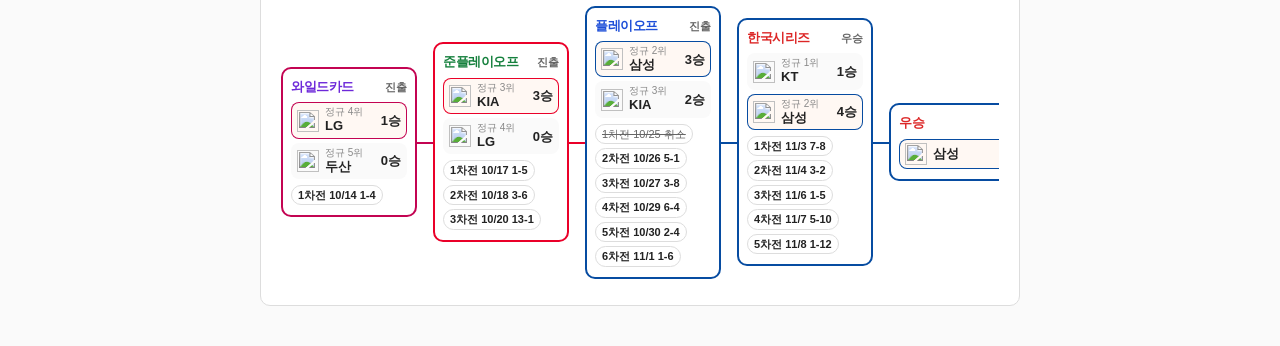
==== commit d640c14e: "chore: refresh next Hanwha game preview [skip site ci]" ====
--- a/index.html
+++ b/index.html
@@ -43,8 +43,8 @@
   </main>
 
   <script>
-    window.__NEXT_GAME__ = {"is_stove_league": true, "is_postseason": false, "season_id": "2026", "game_date_ymd": "2026-11-28", "stadium": "대전 한화생명볼파크", "team_rankings": [{"rank": "1", "team_name": "KT", "team_id": "KT", "games": "144", "wins": "90", "losses": "49", "draws": "5", "win_rate": "0.647", "games_behind": "0", "last10": "9승1무0패", "streak": "10승", "emblem": "https://6ptotvmi5753.edge.naverncp.com/KBO_IMAGE/emblem/regular/2026/emblem_KT.png"}, {"rank": "2", "team_name": "삼성", "team_id": "SS", "games": "144", "wins": "83", "losses": "58", "draws": "3", "win_rate": "0.589", "games_behind": "8", "last10": "4승0무6패", "streak": "4패", "emblem": "https://6ptotvmi5753.edge.naverncp.com/KBO_IMAGE/emblem/regular/2026/emblem_SS.png"}, {"rank": "3", "team_name": "KIA", "team_id": "HT", "games": "144", "wins": "79", "losses": "63", "draws": "2", "win_rate": "0.556", "games_behind": "12.5", "last10": "7승0무3패", "streak": "1승", "emblem": "https://6ptotvmi5753.edge.naverncp.com/KBO_IMAGE/emblem/regular/2026/emblem_HT.png"}, {"rank": "4", "team_name": "LG", "team_id": "LG", "games": "144", "wins": "78", "losses": "65", "draws": "1", "win_rate": "0.545", "games_behind": "14", "last10": "3승0무7패", "streak": "1패", "emblem": "https://6ptotvmi5753.edge.naverncp.com/KBO_IMAGE/emblem/regular/2026/emblem_LG.png"}, {"rank": "5", "team_name": "두산", "team_id": "OB", "games": "144", "wins": "73", "losses": "66", "draws": "5", "win_rate": "0.525", "games_behind": "17", "last10": "6승0무4패", "streak": "2패", "emblem": "https://6ptotvmi5753.edge.naverncp.com/KBO_IMAGE/emblem/regular/2026/emblem_OB.png"}, {"rank": "6", "team_name": "SSG", "team_id": "SK", "games": "144", "wins": "65", "losses": "74", "draws": "5", "win_rate": "0.468", "games_behind": "25", "last10": "7승0무3패", "streak": "1패", "emblem": "https://6ptotvmi5753.edge.naverncp.com/KBO_IMAGE/emblem/regular/2026/emblem_SK.png"}, {"rank": "7", "team_name": "롯데", "team_id": "LT", "games": "144", "wins": "64", "losses": "77", "draws": "3", "win_rate": "0.454", "games_behind": "27", "last10": "4승1무5패", "streak": "2승", "emblem": "https://6ptotvmi5753.edge.naverncp.com/KBO_IMAGE/emblem/regular/2026/emblem_LT.png"}, {"rank": "8", "team_name": "NC", "team_id": "NC", "games": "144", "wins": "64", "losses": "78", "draws": "2", "win_rate": "0.451", "games_behind": "27.5", "last10": "2승0무8패", "streak": "1승", "emblem": "https://6ptotvmi5753.edge.naverncp.com/KBO_IMAGE/emblem/regular/2026/emblem_NC.png"}, {"rank": "9", "team_name": "한화", "team_id": "HH", "games": "144", "wins": "57", "losses": "83", "draws": "4", "win_rate": "0.407", "games_behind": "33.5", "last10": "3승0무7패", "streak": "2패", "emblem": "https://6ptotvmi5753.edge.naverncp.com/KBO_IMAGE/emblem/regular/2026/emblem_HH.png"}, {"rank": "10", "team_name": "키움", "team_id": "WO", "games": "144", "wins": "50", "losses": "90", "draws": "4", "win_rate": "0.357", "games_behind": "40.5", "last10": "5승0무5패", "streak": "1승", "emblem": "https://6ptotvmi5753.edge.naverncp.com/KBO_IMAGE/emblem/regular/2026/emblem_WO.png"}], "team_rank_date": "2026.11.28", "weather_info": {"region": "대전 한화생명볼파크", "game_start_time": "", "hourly": [{"time_label": "23:00", "weather": "부분 흐림", "icon": "partly", "rain_probability": 0, "temperature": "3.4", "wind_speed": "2.7", "wind_gust": "8.8", "is_game_start": false}, {"time_label": "24:00", "weather": "대체로 맑음", "icon": "partly", "rain_probability": 0, "temperature": "3.3", "wind_speed": "2.5", "wind_gust": "6.9", "is_game_start": false}], "game_progress_probability": 100, "dust": {"pm10": "7", "pm2_5": "6", "grade": "좋음"}, "cancel_warnings": [], "updated_at": "2026-11-28T22:32:25+09:00", "stove": true}, "latest_news": [{"title": "한화 14승 에이스 언제오나요? 끝없는 재활 터널, 그래도 버틴다…\"공 한 개라도, 벅찬 마음 다시 느꼈으면\" [인터뷰]", "url": "https://m.sports.naver.com/kbaseball/article/076/0004469873", "thumbnail": "https://imgnews.pstatic.net/image/origin/076/2026/11/26/4469873.jpg", "source_name": "스포츠조선", "published_at": "2026-11-26T05:27:51+09:00"}, {"title": "KBO 신임 단장 3인 3색… 두산은 과감, 한화는 스피드, 롯데는 신중", "url": "https://m.sports.naver.com/kbaseball/article/081/0003703305", "thumbnail": "https://imgnews.pstatic.net/image/origin/081/2026/11/26/3703305.jpg", "source_name": "서울신문", "published_at": "2026-11-26T05:04:51+09:00"}, {"title": "\"명문구단 되려면 시스템 야구\" 류지현호 한화는 다르다, 현장 스태프-프런트 총집결 '방향성 구축 나섰다'", "url": "https://m.sports.naver.com/kbaseball/article/108/0003490290", "thumbnail": "https://imgnews.pstatic.net/image/origin/108/2026/11/26/3490290.jpg", "source_name": "스타뉴스", "published_at": "2026-11-26T05:01:51+09:00"}, {"title": "한화, '5툴 중견수' 포기?…'베네수엘라 열정남' 25일 보류선수명단 포함→재계약 선택지 생존 \"조금 더 고민\"", "url": "https://m.sports.naver.com/kbaseball/article/311/0002084188", "thumbnail": "https://imgnews.pstatic.net/image/origin/311/2026/11/26/2084188.jpg", "source_name": "엑스포츠뉴스", "published_at": "2026-11-26T05:00:51+09:00"}, {"title": "한화이글스, 154km 현역 메이저리거 투수 '제시 숄튼스' 영입", "url": "https://www.ggilbo.com/news/articleView.html?idxno=1194734", "thumbnail": "https://imgnews.pstatic.net/image/origin/5356/2026/11/26/828260.jpg", "source_name": "금강일보", "published_at": "2026-11-26T04:31:51+09:00"}], "player_highlights": {"titles": [{"player_id": "68050", "name": "강백호", "image_url": "https://6ptotvmi5753.edge.naverncp.com/KBO_IMAGE/person/middle/2026/68050.jpg", "items": [{"label": "타점", "rank": 4, "value": "118"}, {"label": "홈런", "rank": 4, "value": "34"}]}, {"player_id": "69737", "name": "노시환", "image_url": "https://6ptotvmi5753.edge.naverncp.com/KBO_IMAGE/person/middle/2026/69737.jpg", "items": [{"label": "득점", "rank": 5, "value": "97"}]}], "awards": [{"kind": "골든글러브", "position": "포수", "player_id": "52764", "name": "허인서", "image_url": "https://6ptotvmi5753.edge.naverncp.com/KBO_IMAGE/person/middle/2026/52764.jpg", "summary": "타율 0.283 · 20홈런 · 79타점 · OPS 0.821 · 선발 104경기 · 수비 925 2/3이닝 · 도루저지 32.9%", "rivals": [{"name": "김형준", "team": "NC", "summary": "타율 0.251 · 17홈런 · 66타점 · OPS 0.768 · 선발 105경기 · 수비 891 2/3이닝 · 도루저지 31.9%"}, {"name": "조형우", "team": "SSG", "summary": "타율 0.268 · 8홈런 · 40타점 · OPS 0.728 · 선발 103경기 · 수비 835 2/3이닝 · 도루저지 28.6%"}, {"name": "김건희", "team": "키움", "summary": "타율 0.268 · 8홈런 · 50타점 · OPS 0.715 · 선발 93경기 · 수비 830 2/3이닝 · 도루저지 31.1%"}]}, {"kind": "골든글러브", "position": "지명타자", "player_id": "68050", "name": "강백호", "image_url": "https://6ptotvmi5753.edge.naverncp.com/KBO_IMAGE/person/middle/2026/68050.jpg", "summary": "타율 0.285 · 34홈런 · 118타점 · OPS 0.883 · 지명타자 537타석", "rivals": [{"name": "최형우", "team": "삼성", "summary": "타율 0.301 · 18홈런 · 106타점 · OPS 0.849 · 지명타자 534타석"}, {"name": "김재환", "team": "SSG", "summary": "타율 0.217 · 24홈런 · 70타점 · OPS 0.738 · 지명타자 440타석"}]}]}, "postseason_results": {"season": "2026", "series": [{"series": "WC", "label": "와일드카드", "summary": "LG 1승", "games": [{"series": "WC", "label": "와일드카드", "date": "2026-10-14", "game_time": "18:30", "stadium": "잠실", "away_team": "두산", "home_team": "LG", "away_score": "1", "home_score": "4", "status": "종료", "result": "홈승", "game_id": "20261014OBLG0"}]}, {"series": "SPO", "label": "준플레이오프", "summary": "KIA 3승", "games": [{"series": "SPO", "label": "준플레이오프", "date": "2026-10-17", "game_time": "14:00", "stadium": "광주", "away_team": "LG", "home_team": "KIA", "away_score": "1", "home_score": "5", "status": "종료", "result": "홈승", "game_id": "20261017LGHT0"}, {"series": "SPO", "label": "준플레이오프", "date": "2026-10-18", "game_time": "14:00", "stadium": "광주", "away_team": "LG", "home_team": "KIA", "away_score": "3", "home_score": "6", "status": "종료", "result": "홈승", "game_id": "20261018LGHT0"}, {"series": "SPO", "label": "준플레이오프", "date": "2026-10-20", "game_time": "18:30", "stadium": "잠실", "away_team": "KIA", "home_team": "LG", "away_score": "13", "home_score": "1", "status": "종료", "result": "원정승", "game_id": "20261020HTLG0"}]}, {"series": "PO", "label": "플레이오프", "summary": "삼성 3승 · KIA 2승", "games": [{"series": "PO", "label": "플레이오프", "date": "2026-10-25", "game_time": "14:00", "stadium": "대구", "away_team": "KIA", "home_team": "삼성", "away_score": "0", "home_score": "0", "status": "취소", "result": "우천취소", "game_id": "20261025HTSS0"}, {"series": "PO", "label": "플레이오프", "date": "2026-10-26", "game_time": "18:30", "stadium": "대구", "away_team": "KIA", "home_team": "삼성", "away_score": "5", "home_score": "1", "status": "종료", "result": "원정승", "game_id": "20261026HTSS0"}, {"series": "PO", "label": "플레이오프", "date": "2026-10-27", "game_time": "18:30", "stadium": "대구", "away_team": "KIA", "home_team": "삼성", "away_score": "3", "home_score": "8", "status": "종료", "result": "홈승", "game_id": "20261027HTSS0"}, {"series": "PO", "label": "플레이오프", "date": "2026-10-29", "game_time": "18:30", "stadium": "광주", "away_team": "삼성", "home_team": "KIA", "away_score": "6", "home_score": "4", "status": "종료", "result": "원정승", "game_id": "20261029SSHT0"}, {"series": "PO", "label": "플레이오프", "date": "2026-10-30", "game_time": "18:30", "stadium": "광주", "away_team": "삼성", "home_team": "KIA", "away_score": "2", "home_score": "4", "status": "종료", "result": "홈승", "game_id": "20261030SSHT0"}, {"series": "PO", "label": "플레이오프", "date": "2026-11-01", "game_time": "14:00", "stadium": "대구", "away_team": "KIA", "home_team": "삼성", "away_score": "1", "home_score": "6", "status": "종료", "result": "홈승", "game_id": "20261101HTSS0"}]}, {"series": "KS", "label": "한국시리즈", "summary": "삼성 4승 · KT 1승", "games": [{"series": "KS", "label": "한국시리즈", "date": "2026-11-03", "game_time": "18:30", "stadium": "수원", "away_team": "삼성", "home_team": "KT", "away_score": "7", "home_score": "8", "status": "종료", "result": "홈승", "game_id": "20261103SSKT0"}, {"series": "KS", "label": "한국시리즈", "date": "2026-11-04", "game_time": "18:30", "stadium": "수원", "away_team": "삼성", "home_team": "KT", "away_score": "3", "home_score": "2", "status": "종료", "result": "원정승", "game_id": "20261104SSKT0"}, {"series": "KS", "label": "한국시리즈", "date": "2026-11-06", "game_time": "18:30", "stadium": "대구", "away_team": "KT", "home_team": "삼성", "away_score": "1", "home_score": "5", "status": "종료", "result": "홈승", "game_id": "20261106KTSS0"}, {"series": "KS", "label": "한국시리즈", "date": "2026-11-07", "game_time": "14:00", "stadium": "대구", "away_team": "KT", "home_team": "삼성", "away_score": "5", "home_score": "10", "status": "종료", "result": "홈승", "game_id": "20261107KTSS0"}, {"series": "KS", "label": "한국시리즈", "date": "2026-11-08", "game_time": "14:00", "stadium": "대구", "away_team": "KT", "home_team": "삼성", "away_score": "1", "home_score": "12", "status": "종료", "result": "홈승", "game_id": "20261108KTSS0"}]}]}, "fa_players": {"announced_on": "2026-11-16", "source_title": "2027 프로야구 FA 협상 시작…‘1호 계약’ 주인공은 누구?", "source_url": "https://www.etoday.co.kr/news/view/2648940", "players": [{"name": "원태인", "team": "삼성", "grade": "A", "team_id": "SS", "emblem": "https://6ptotvmi5753.edge.naverncp.com/KBO_IMAGE/emblem/regular/2026/emblem_SS.png", "status": "협상 중", "signed": false, "signed_team": "", "signed_team_id": "", "signed_emblem": "", "years": "", "total": "", "signing_bonus": "", "salary": "", "option": "", "contract_source_url": "", "contract_source_title": "", "contract_detail": "", "player_id": "69446", "image_url": "https://6ptotvmi5753.edge.naverncp.com/KBO_IMAGE/person/middle/2026/69446.jpg"}, {"name": "구자욱", "team": "삼성", "grade": "A", "team_id": "SS", "emblem": "https://6ptotvmi5753.edge.naverncp.com/KBO_IMAGE/emblem/regular/2026/emblem_SS.png", "status": "협상 중", "signed": false, "signed_team": "", "signed_team_id": "", "signed_emblem": "", "years": "", "total": "", "signing_bonus": "", "salary": "", "option": "", "contract_source_url": "", "contract_source_title": "", "contract_detail": "", "player_id": "62404", "image_url": "https://6ptotvmi5753.edge.naverncp.com/KBO_IMAGE/person/middle/2026/62404.jpg"}, {"name": "전병우", "team": "삼성", "grade": "C", "team_id": "SS", "emblem": "https://6ptotvmi5753.edge.naverncp.com/KBO_IMAGE/emblem/regular/2026/emblem_SS.png", "status": "협상 중", "signed": false, "signed_team": "", "signed_team_id": "", "signed_emblem": "", "years": "", "total": "", "signing_bonus": "", "salary": "", "option": "", "contract_source_url": "", "contract_source_title": "", "contract_detail": "", "player_id": "65586", "image_url": "https://6ptotvmi5753.edge.naverncp.com/KBO_IMAGE/person/middle/2026/65586.jpg"}, {"name": "김민수", "team": "KT", "grade": "B", "team_id": "KT", "emblem": "https://6ptotvmi5753.edge.naverncp.com/KBO_IMAGE/emblem/regular/2026/emblem_KT.png", "status": "협상 중", "signed": false, "signed_team": "", "signed_team_id": "", "signed_emblem": "", "years": "", "total": "", "signing_bonus": "", "salary": "", "option": "", "contract_source_url": "", "contract_source_title": "", "contract_detail": "", "player_id": "65048", "image_url": "https://6ptotvmi5753.edge.naverncp.com/KBO_IMAGE/person/middle/2026/65048.jpg"}, {"name": "한승혁", "team": "KT", "grade": "B", "team_id": "KT", "emblem": "https://6ptotvmi5753.edge.naverncp.com/KBO_IMAGE/emblem/regular/2026/emblem_KT.png", "status": "협상 중", "signed": false, "signed_team": "", "signed_team_id": "", "signed_emblem": "", "years": "", "total": "", "signing_bonus": "", "salary": "", "option": "", "contract_source_url": "", "contract_source_title": "", "contract_detail": "", "player_id": "61666", "image_url": "https://6ptotvmi5753.edge.naverncp.com/KBO_IMAGE/person/middle/2026/61666.jpg"}, {"name": "김상수", "team": "KT", "grade": "C", "team_id": "KT", "emblem": "https://6ptotvmi5753.edge.naverncp.com/KBO_IMAGE/emblem/regular/2026/emblem_KT.png", "status": "협상 중", "signed": false, "signed_team": "", "signed_team_id": "", "signed_emblem": "", "years": "", "total": "", "signing_bonus": "", "salary": "", "option": "", "contract_source_url": "", "contract_source_title": "", "contract_detail": "", "player_id": "79402", "image_url": "https://6ptotvmi5753.edge.naverncp.com/KBO_IMAGE/person/middle/2026/79402.jpg"}, {"name": "오윤석", "team": "KT", "grade": "B", "team_id": "KT", "emblem": "https://6ptotvmi5753.edge.naverncp.com/KBO_IMAGE/emblem/regular/2026/emblem_KT.png", "status": "협상 중", "signed": false, "signed_team": "", "signed_team_id": "", "signed_emblem": "", "years": "", "total": "", "signing_bonus": "", "salary": "", "option": "", "contract_source_url": "", "contract_source_title": "", "contract_detail": "", "player_id": "64504", "image_url": "https://6ptotvmi5753.edge.naverncp.com/KBO_IMAGE/person/middle/2026/64504.jpg"}, {"name": "김민혁", "team": "KT", "grade": "A", "team_id": "KT", "emblem": "https://6ptotvmi5753.edge.naverncp.com/KBO_IMAGE/emblem/regular/2026/emblem_KT.png", "status": "협상 중", "signed": false, "signed_team": "", "signed_team_id": "", "signed_emblem": "", "years": "", "total": "", "signing_bonus": "", "salary": "", "option": "", "contract_source_url": "", "contract_source_title": "", "contract_detail": "", "player_id": "64004", "image_url": "https://6ptotvmi5753.edge.naverncp.com/KBO_IMAGE/person/middle/2026/64004.jpg"}, {"name": "배정대", "team": "KT", "grade": "A", "team_id": "KT", "emblem": "https://6ptotvmi5753.edge.naverncp.com/KBO_IMAGE/emblem/regular/2026/emblem_KT.png", "status": "협상 중", "signed": false, "signed_team": "", "signed_team_id": "", "signed_emblem": "", "years": "", "total": "", "signing_bonus": "", "salary": "", "option": "", "contract_source_url": "", "contract_source_title": "", "contract_detail": "", "player_id": "64166", "image_url": "https://6ptotvmi5753.edge.naverncp.com/KBO_IMAGE/person/middle/2026/64166.jpg"}, {"name": "김태군", "team": "KIA", "grade": "B", "team_id": "HT", "emblem": "https://6ptotvmi5753.edge.naverncp.com/KBO_IMAGE/emblem/regular/2026/emblem_HT.png", "status": "협상 중", "signed": false, "signed_team": "", "signed_team_id": "", "signed_emblem": "", "years": "", "total": "", "signing_bonus": "", "salary": "", "option": "", "contract_source_url": "", "contract_source_title": "", "contract_detail": "", "player_id": "78122", "image_url": "https://6ptotvmi5753.edge.naverncp.com/KBO_IMAGE/person/middle/2026/78122.jpg"}, {"name": "김호령", "team": "KIA", "grade": "C", "team_id": "HT", "emblem": "https://6ptotvmi5753.edge.naverncp.com/KBO_IMAGE/emblem/regular/2026/emblem_HT.png", "status": "협상 중", "signed": false, "signed_team": "", "signed_team_id": "", "signed_emblem": "", "years": "", "total": "", "signing_bonus": "", "salary": "", "option": "", "contract_source_url": "", "contract_source_title": "", "contract_detail": "", "player_id": "65653", "image_url": "https://6ptotvmi5753.edge.naverncp.com/KBO_IMAGE/person/middle/2026/65653.jpg"}, {"name": "박동원", "team": "LG", "grade": "B", "team_id": "LG", "emblem": "https://6ptotvmi5753.edge.naverncp.com/KBO_IMAGE/emblem/regular/2026/emblem_LG.png", "status": "협상 중", "signed": false, "signed_team": "", "signed_team_id": "", "signed_emblem": "", "years": "", "total": "", "signing_bonus": "", "salary": "", "option": "", "contract_source_url": "", "contract_source_title": "", "contract_detail": "", "player_id": "79365", "image_url": "https://6ptotvmi5753.edge.naverncp.com/KBO_IMAGE/person/middle/2026/79365.jpg"}, {"name": "홍창기", "team": "LG", "grade": "A", "team_id": "LG", "emblem": "https://6ptotvmi5753.edge.naverncp.com/KBO_IMAGE/emblem/regular/2026/emblem_LG.png", "status": "협상 중", "signed": false, "signed_team": "", "signed_team_id": "", "signed_emblem": "", "years": "", "total": "", "signing_bonus": "", "salary": "", "option": "", "contract_source_url": "", "contract_source_title": "", "contract_detail": "", "player_id": "66108", "image_url": "https://6ptotvmi5753.edge.naverncp.com/KBO_IMAGE/person/middle/2026/66108.jpg"}, {"name": "박치국", "team": "두산", "grade": "B", "team_id": "OB", "emblem": "https://6ptotvmi5753.edge.naverncp.com/KBO_IMAGE/emblem/regular/2026/emblem_OB.png", "status": "협상 중", "signed": false, "signed_team": "", "signed_team_id": "", "signed_emblem": "", "years": "", "total": "", "signing_bonus": "", "salary": "", "option": "", "contract_source_url": "", "contract_source_title": "", "contract_detail": "", "player_id": "67266", "image_url": "https://6ptotvmi5753.edge.naverncp.com/KBO_IMAGE/person/middle/2026/67266.jpg"}, {"name": "양의지", "team": "두산", "grade": "C", "team_id": "OB", "emblem": "https://6ptotvmi5753.edge.naverncp.com/KBO_IMAGE/emblem/regular/2026/emblem_OB.png", "status": "협상 중", "signed": false, "signed_team": "", "signed_team_id": "", "signed_emblem": "", "years": "", "total": "", "signing_bonus": "", "salary": "", "option": "", "contract_source_url": "", "contract_source_title": "", "contract_detail": "", "player_id": "76232", "image_url": "https://6ptotvmi5753.edge.naverncp.com/KBO_IMAGE/person/middle/2026/76232.jpg"}, {"name": "정수빈", "team": "두산", "grade": "B", "team_id": "OB", "emblem": "https://6ptotvmi5753.edge.naverncp.com/KBO_IMAGE/emblem/regular/2026/emblem_OB.png", "status": "협상 중", "signed": false, "signed_team": "", "signed_team_id": "", "signed_emblem": "", "years": "", "total": "", "signing_bonus": "", "salary": "", "option": "", "contract_source_url": "", "contract_source_title": "", "contract_detail": "", "player_id": "79231", "image_url": "https://6ptotvmi5753.edge.naverncp.com/KBO_IMAGE/person/middle/2026/79231.jpg"}, {"name": "문승원", "team": "SSG", "grade": "C", "team_id": "SK", "emblem": "https://6ptotvmi5753.edge.naverncp.com/KBO_IMAGE/emblem/regular/2026/emblem_SK.png", "status": "협상 중", "signed": false, "signed_team": "", "signed_team_id": "", "signed_emblem": "", "years": "", "total": "", "signing_bonus": "", "salary": "", "option": "", "contract_source_url": "", "contract_source_title": "", "contract_detail": "", "player_id": "62869", "image_url": "https://6ptotvmi5753.edge.naverncp.com/KBO_IMAGE/person/middle/2026/62869.jpg"}, {"name": "오태곤", "team": "SSG", "grade": "C", "team_id": "SK", "emblem": "https://6ptotvmi5753.edge.naverncp.com/KBO_IMAGE/emblem/regular/2026/emblem_SK.png", "status": "협상 중", "signed": false, "signed_team": "", "signed_team_id": "", "signed_emblem": "", "years": "", "total": "", "signing_bonus": "", "salary": "", "option": "", "contract_source_url": "", "contract_source_title": "", "contract_detail": "", "player_id": "60558", "image_url": "https://6ptotvmi5753.edge.naverncp.com/KBO_IMAGE/person/middle/2026/60558.jpg"}, {"name": "최지훈", "team": "SSG", "grade": "B", "team_id": "SK", "emblem": "https://6ptotvmi5753.edge.naverncp.com/KBO_IMAGE/emblem/regular/2026/emblem_SK.png", "status": "계약 완료", "signed": true, "signed_team": "SSG", "signed_team_id": "SK", "signed_emblem": "https://6ptotvmi5753.edge.naverncp.com/KBO_IMAGE/emblem/regular/2026/emblem_SK.png", "years": "4년", "total": "67억원", "signing_bonus": "38억원", "salary": "20억원", "option": "9억원", "contract_source_url": "https://www.starnewskorea.com/sports/2026/11/25/2026112515141454498", "contract_source_title": "'와' 김하성 야구 재벌이네! MLB 누적 900억 돌파→1년 연봉이 최지훈 4...", "contract_detail": "최지훈은 지난 18일 원소속팀 SSG와 4년 총액 67억 원(계약금 38억 원·연봉 20억 원·옵션 9억 원)에 도장을 찍", "player_id": "50854", "image_url": "https://6ptotvmi5753.edge.naverncp.com/KBO_IMAGE/person/middle/2026/50854.jpg"}, {"name": "권희동", "team": "NC", "grade": "B", "team_id": "NC", "emblem": "https://6ptotvmi5753.edge.naverncp.com/KBO_IMAGE/emblem/regular/2026/emblem_NC.png", "status": "협상 중", "signed": false, "signed_team": "", "signed_team_id": "", "signed_emblem": "", "years": "", "total": "", "signing_bonus": "", "salary": "", "option": "", "contract_source_url": "", "contract_source_title": "", "contract_detail": "", "player_id": "63963", "image_url": "https://6ptotvmi5753.edge.naverncp.com/KBO_IMAGE/person/middle/2026/63963.jpg"}, {"name": "박상원", "team": "한화", "grade": "A", "team_id": "HH", "emblem": "https://6ptotvmi5753.edge.naverncp.com/KBO_IMAGE/emblem/regular/2026/emblem_HH.png", "status": "협상 중", "signed": false, "signed_team": "", "signed_team_id": "", "signed_emblem": "", "years": "", "total": "", "signing_bonus": "", "salary": "", "option": "", "contract_source_url": "", "contract_source_title": "", "contract_detail": "", "player_id": "67703", "image_url": "https://6ptotvmi5753.edge.naverncp.com/KBO_IMAGE/person/middle/2026/67703.jpg"}, {"name": "최재훈", "team": "한화", "grade": "B", "team_id": "HH", "emblem": "https://6ptotvmi5753.edge.naverncp.com/KBO_IMAGE/emblem/regular/2026/emblem_HH.png", "status": "협상 중", "signed": false, "signed_team": "", "signed_team_id": "", "signed_emblem": "", "years": "", "total": "", "signing_bonus": "", "salary": "", "option": "", "contract_source_url": "", "contract_source_title": "", "contract_detail": "", "player_id": "78288", "image_url": "https://6ptotvmi5753.edge.naverncp.com/KBO_IMAGE/person/middle/2026/78288.jpg"}], "declined": [{"name": "서진용", "team": "SSG", "team_id": "SK", "emblem": "https://6ptotvmi5753.edge.naverncp.com/KBO_IMAGE/emblem/regular/2026/emblem_SK.png", "status": "미신청", "signed": false}, {"name": "김성현", "team": "SSG", "team_id": "SK", "emblem": "https://6ptotvmi5753.edge.naverncp.com/KBO_IMAGE/emblem/regular/2026/emblem_SK.png", "status": "미신청", "signed": false}, {"name": "한유섬", "team": "SSG", "team_id": "SK", "emblem": "https://6ptotvmi5753.edge.naverncp.com/KBO_IMAGE/emblem/regular/2026/emblem_SK.png", "status": "미신청", "signed": false}, {"name": "박승욱", "team": "롯데", "team_id": "LT", "emblem": "https://6ptotvmi5753.edge.naverncp.com/KBO_IMAGE/emblem/regular/2026/emblem_LT.png", "status": "미신청", "signed": false}, {"name": "이재원", "team": "한화", "team_id": "HH", "emblem": "https://6ptotvmi5753.edge.naverncp.com/KBO_IMAGE/emblem/regular/2026/emblem_HH.png", "status": "미신청", "signed": false}, {"name": "최주환", "team": "키움", "team_id": "WO", "emblem": "https://6ptotvmi5753.edge.naverncp.com/KBO_IMAGE/emblem/regular/2026/emblem_WO.png", "status": "미신청", "signed": false}], "note": "KBO가 공시한 FA 승인 선수입니다. 승인 선수는 공시 다음 날부터 협상할 수 있습니다.", "contract_checked_at": "2026-11-28T22:41:03+09:00"}, "eagles_tv": {"highlight": {"title": "", "url": "https://www.youtube.com/watch?v=lygBM9FRBd4", "published_at": "", "video_id": "lygBM9FRBd4", "thumbnail": "https://i.ytimg.com/vi/lygBM9FRBd4/hqdefault.jpg"}, "oiyu": {"title": "신인 강건우 4이닝 2K! 두 번의 빅이닝으로 13득점 폭발(10.05)", "url": "https://www.youtube.com/watch?v=gJnLOmD9nNQ", "published_at": "2026-10-05T12:56:51+00:00", "video_id": "gJnLOmD9nNQ", "thumbnail": "https://i4.ytimg.com/vi/gJnLOmD9nNQ/hqdefault.jpg"}}};
-    window.__UPDATED_AT__ = "2026-11-28T22:41:03+09:00";
+    window.__NEXT_GAME__ = {"is_stove_league": true, "is_postseason": false, "season_id": "2026", "game_date_ymd": "2026-11-28", "stadium": "대전 한화생명볼파크", "team_rankings": [{"rank": "1", "team_name": "KT", "team_id": "KT", "games": "144", "wins": "90", "losses": "49", "draws": "5", "win_rate": "0.647", "games_behind": "0", "last10": "9승1무0패", "streak": "10승", "emblem": "https://6ptotvmi5753.edge.naverncp.com/KBO_IMAGE/emblem/regular/2026/emblem_KT.png"}, {"rank": "2", "team_name": "삼성", "team_id": "SS", "games": "144", "wins": "83", "losses": "58", "draws": "3", "win_rate": "0.589", "games_behind": "8", "last10": "4승0무6패", "streak": "4패", "emblem": "https://6ptotvmi5753.edge.naverncp.com/KBO_IMAGE/emblem/regular/2026/emblem_SS.png"}, {"rank": "3", "team_name": "KIA", "team_id": "HT", "games": "144", "wins": "79", "losses": "63", "draws": "2", "win_rate": "0.556", "games_behind": "12.5", "last10": "7승0무3패", "streak": "1승", "emblem": "https://6ptotvmi5753.edge.naverncp.com/KBO_IMAGE/emblem/regular/2026/emblem_HT.png"}, {"rank": "4", "team_name": "LG", "team_id": "LG", "games": "144", "wins": "78", "losses": "65", "draws": "1", "win_rate": "0.545", "games_behind": "14", "last10": "3승0무7패", "streak": "1패", "emblem": "https://6ptotvmi5753.edge.naverncp.com/KBO_IMAGE/emblem/regular/2026/emblem_LG.png"}, {"rank": "5", "team_name": "두산", "team_id": "OB", "games": "144", "wins": "73", "losses": "66", "draws": "5", "win_rate": "0.525", "games_behind": "17", "last10": "6승0무4패", "streak": "2패", "emblem": "https://6ptotvmi5753.edge.naverncp.com/KBO_IMAGE/emblem/regular/2026/emblem_OB.png"}, {"rank": "6", "team_name": "SSG", "team_id": "SK", "games": "144", "wins": "65", "losses": "74", "draws": "5", "win_rate": "0.468", "games_behind": "25", "last10": "7승0무3패", "streak": "1패", "emblem": "https://6ptotvmi5753.edge.naverncp.com/KBO_IMAGE/emblem/regular/2026/emblem_SK.png"}, {"rank": "7", "team_name": "롯데", "team_id": "LT", "games": "144", "wins": "64", "losses": "77", "draws": "3", "win_rate": "0.454", "games_behind": "27", "last10": "4승1무5패", "streak": "2승", "emblem": "https://6ptotvmi5753.edge.naverncp.com/KBO_IMAGE/emblem/regular/2026/emblem_LT.png"}, {"rank": "8", "team_name": "NC", "team_id": "NC", "games": "144", "wins": "64", "losses": "78", "draws": "2", "win_rate": "0.451", "games_behind": "27.5", "last10": "2승0무8패", "streak": "1승", "emblem": "https://6ptotvmi5753.edge.naverncp.com/KBO_IMAGE/emblem/regular/2026/emblem_NC.png"}, {"rank": "9", "team_name": "한화", "team_id": "HH", "games": "144", "wins": "57", "losses": "83", "draws": "4", "win_rate": "0.407", "games_behind": "33.5", "last10": "3승0무7패", "streak": "2패", "emblem": "https://6ptotvmi5753.edge.naverncp.com/KBO_IMAGE/emblem/regular/2026/emblem_HH.png"}, {"rank": "10", "team_name": "키움", "team_id": "WO", "games": "144", "wins": "50", "losses": "90", "draws": "4", "win_rate": "0.357", "games_behind": "40.5", "last10": "5승0무5패", "streak": "1승", "emblem": "https://6ptotvmi5753.edge.naverncp.com/KBO_IMAGE/emblem/regular/2026/emblem_WO.png"}], "team_rank_date": "2026.11.28", "weather_info": {"region": "대전 한화생명볼파크", "game_start_time": "", "hourly": [{"time_label": "24:00", "weather": "대체로 맑음", "icon": "partly", "rain_probability": 0, "temperature": "3.3", "wind_speed": "2.5", "wind_gust": "6.9", "is_game_start": false}], "game_progress_probability": 100, "dust": {"pm10": "9", "pm2_5": "7", "grade": "좋음"}, "cancel_warnings": [], "updated_at": "2026-11-28T23:02:14+09:00", "stove": true}, "latest_news": [{"title": "한화 14승 에이스 언제오나요? 끝없는 재활 터널, 그래도 버틴다…\"공 한 개라도, 벅찬 마음 다시 느꼈으면\" [인터뷰]", "url": "https://m.sports.naver.com/kbaseball/article/076/0004469873", "thumbnail": "https://imgnews.pstatic.net/image/origin/076/2026/11/26/4469873.jpg", "source_name": "스포츠조선", "published_at": "2026-11-26T05:27:51+09:00"}, {"title": "KBO 신임 단장 3인 3색… 두산은 과감, 한화는 스피드, 롯데는 신중", "url": "https://m.sports.naver.com/kbaseball/article/081/0003703305", "thumbnail": "https://imgnews.pstatic.net/image/origin/081/2026/11/26/3703305.jpg", "source_name": "서울신문", "published_at": "2026-11-26T05:04:51+09:00"}, {"title": "\"명문구단 되려면 시스템 야구\" 류지현호 한화는 다르다, 현장 스태프-프런트 총집결 '방향성 구축 나섰다'", "url": "https://m.sports.naver.com/kbaseball/article/108/0003490290", "thumbnail": "https://imgnews.pstatic.net/image/origin/108/2026/11/26/3490290.jpg", "source_name": "스타뉴스", "published_at": "2026-11-26T05:01:51+09:00"}, {"title": "한화, '5툴 중견수' 포기?…'베네수엘라 열정남' 25일 보류선수명단 포함→재계약 선택지 생존 \"조금 더 고민\"", "url": "https://m.sports.naver.com/kbaseball/article/311/0002084188", "thumbnail": "https://imgnews.pstatic.net/image/origin/311/2026/11/26/2084188.jpg", "source_name": "엑스포츠뉴스", "published_at": "2026-11-26T05:00:51+09:00"}, {"title": "한화이글스, 154km 현역 메이저리거 투수 '제시 숄튼스' 영입", "url": "https://www.ggilbo.com/news/articleView.html?idxno=1194734", "thumbnail": "https://imgnews.pstatic.net/image/origin/5356/2026/11/26/828260.jpg", "source_name": "금강일보", "published_at": "2026-11-26T04:31:51+09:00"}], "player_highlights": {"titles": [{"player_id": "68050", "name": "강백호", "image_url": "https://6ptotvmi5753.edge.naverncp.com/KBO_IMAGE/person/middle/2026/68050.jpg", "items": [{"label": "타점", "rank": 4, "value": "118"}, {"label": "홈런", "rank": 4, "value": "34"}]}, {"player_id": "69737", "name": "노시환", "image_url": "https://6ptotvmi5753.edge.naverncp.com/KBO_IMAGE/person/middle/2026/69737.jpg", "items": [{"label": "득점", "rank": 5, "value": "97"}]}], "awards": [{"kind": "골든글러브", "position": "포수", "player_id": "52764", "name": "허인서", "image_url": "https://6ptotvmi5753.edge.naverncp.com/KBO_IMAGE/person/middle/2026/52764.jpg", "summary": "타율 0.283 · 20홈런 · 79타점 · OPS 0.821 · 선발 104경기 · 수비 925 2/3이닝 · 도루저지 32.9%", "rivals": [{"name": "김형준", "team": "NC", "summary": "타율 0.251 · 17홈런 · 66타점 · OPS 0.768 · 선발 105경기 · 수비 891 2/3이닝 · 도루저지 31.9%"}, {"name": "조형우", "team": "SSG", "summary": "타율 0.268 · 8홈런 · 40타점 · OPS 0.728 · 선발 103경기 · 수비 835 2/3이닝 · 도루저지 28.6%"}, {"name": "김건희", "team": "키움", "summary": "타율 0.268 · 8홈런 · 50타점 · OPS 0.715 · 선발 93경기 · 수비 830 2/3이닝 · 도루저지 31.1%"}]}, {"kind": "골든글러브", "position": "지명타자", "player_id": "68050", "name": "강백호", "image_url": "https://6ptotvmi5753.edge.naverncp.com/KBO_IMAGE/person/middle/2026/68050.jpg", "summary": "타율 0.285 · 34홈런 · 118타점 · OPS 0.883 · 지명타자 537타석", "rivals": [{"name": "최형우", "team": "삼성", "summary": "타율 0.301 · 18홈런 · 106타점 · OPS 0.849 · 지명타자 534타석"}, {"name": "김재환", "team": "SSG", "summary": "타율 0.217 · 24홈런 · 70타점 · OPS 0.738 · 지명타자 440타석"}]}]}, "postseason_results": {"season": "2026", "series": [{"series": "WC", "label": "와일드카드", "summary": "LG 1승", "games": [{"series": "WC", "label": "와일드카드", "date": "2026-10-14", "game_time": "18:30", "stadium": "잠실", "away_team": "두산", "home_team": "LG", "away_score": "1", "home_score": "4", "status": "종료", "result": "홈승", "game_id": "20261014OBLG0"}]}, {"series": "SPO", "label": "준플레이오프", "summary": "KIA 3승", "games": [{"series": "SPO", "label": "준플레이오프", "date": "2026-10-17", "game_time": "14:00", "stadium": "광주", "away_team": "LG", "home_team": "KIA", "away_score": "1", "home_score": "5", "status": "종료", "result": "홈승", "game_id": "20261017LGHT0"}, {"series": "SPO", "label": "준플레이오프", "date": "2026-10-18", "game_time": "14:00", "stadium": "광주", "away_team": "LG", "home_team": "KIA", "away_score": "3", "home_score": "6", "status": "종료", "result": "홈승", "game_id": "20261018LGHT0"}, {"series": "SPO", "label": "준플레이오프", "date": "2026-10-20", "game_time": "18:30", "stadium": "잠실", "away_team": "KIA", "home_team": "LG", "away_score": "13", "home_score": "1", "status": "종료", "result": "원정승", "game_id": "20261020HTLG0"}]}, {"series": "PO", "label": "플레이오프", "summary": "삼성 3승 · KIA 2승", "games": [{"series": "PO", "label": "플레이오프", "date": "2026-10-25", "game_time": "14:00", "stadium": "대구", "away_team": "KIA", "home_team": "삼성", "away_score": "0", "home_score": "0", "status": "취소", "result": "우천취소", "game_id": "20261025HTSS0"}, {"series": "PO", "label": "플레이오프", "date": "2026-10-26", "game_time": "18:30", "stadium": "대구", "away_team": "KIA", "home_team": "삼성", "away_score": "5", "home_score": "1", "status": "종료", "result": "원정승", "game_id": "20261026HTSS0"}, {"series": "PO", "label": "플레이오프", "date": "2026-10-27", "game_time": "18:30", "stadium": "대구", "away_team": "KIA", "home_team": "삼성", "away_score": "3", "home_score": "8", "status": "종료", "result": "홈승", "game_id": "20261027HTSS0"}, {"series": "PO", "label": "플레이오프", "date": "2026-10-29", "game_time": "18:30", "stadium": "광주", "away_team": "삼성", "home_team": "KIA", "away_score": "6", "home_score": "4", "status": "종료", "result": "원정승", "game_id": "20261029SSHT0"}, {"series": "PO", "label": "플레이오프", "date": "2026-10-30", "game_time": "18:30", "stadium": "광주", "away_team": "삼성", "home_team": "KIA", "away_score": "2", "home_score": "4", "status": "종료", "result": "홈승", "game_id": "20261030SSHT0"}, {"series": "PO", "label": "플레이오프", "date": "2026-11-01", "game_time": "14:00", "stadium": "대구", "away_team": "KIA", "home_team": "삼성", "away_score": "1", "home_score": "6", "status": "종료", "result": "홈승", "game_id": "20261101HTSS0"}]}, {"series": "KS", "label": "한국시리즈", "summary": "삼성 4승 · KT 1승", "games": [{"series": "KS", "label": "한국시리즈", "date": "2026-11-03", "game_time": "18:30", "stadium": "수원", "away_team": "삼성", "home_team": "KT", "away_score": "7", "home_score": "8", "status": "종료", "result": "홈승", "game_id": "20261103SSKT0"}, {"series": "KS", "label": "한국시리즈", "date": "2026-11-04", "game_time": "18:30", "stadium": "수원", "away_team": "삼성", "home_team": "KT", "away_score": "3", "home_score": "2", "status": "종료", "result": "원정승", "game_id": "20261104SSKT0"}, {"series": "KS", "label": "한국시리즈", "date": "2026-11-06", "game_time": "18:30", "stadium": "대구", "away_team": "KT", "home_team": "삼성", "away_score": "1", "home_score": "5", "status": "종료", "result": "홈승", "game_id": "20261106KTSS0"}, {"series": "KS", "label": "한국시리즈", "date": "2026-11-07", "game_time": "14:00", "stadium": "대구", "away_team": "KT", "home_team": "삼성", "away_score": "5", "home_score": "10", "status": "종료", "result": "홈승", "game_id": "20261107KTSS0"}, {"series": "KS", "label": "한국시리즈", "date": "2026-11-08", "game_time": "14:00", "stadium": "대구", "away_team": "KT", "home_team": "삼성", "away_score": "1", "home_score": "12", "status": "종료", "result": "홈승", "game_id": "20261108KTSS0"}]}]}, "fa_players": {"announced_on": "2026-11-16", "source_title": "2027 프로야구 FA 협상 시작…‘1호 계약’ 주인공은 누구?", "source_url": "https://www.etoday.co.kr/news/view/2648940", "players": [{"name": "원태인", "team": "삼성", "grade": "A", "team_id": "SS", "emblem": "https://6ptotvmi5753.edge.naverncp.com/KBO_IMAGE/emblem/regular/2026/emblem_SS.png", "status": "협상 중", "signed": false, "signed_team": "", "signed_team_id": "", "signed_emblem": "", "years": "", "total": "", "signing_bonus": "", "salary": "", "option": "", "contract_source_url": "", "contract_source_title": "", "contract_detail": "", "player_id": "69446", "image_url": "https://6ptotvmi5753.edge.naverncp.com/KBO_IMAGE/person/middle/2026/69446.jpg"}, {"name": "구자욱", "team": "삼성", "grade": "A", "team_id": "SS", "emblem": "https://6ptotvmi5753.edge.naverncp.com/KBO_IMAGE/emblem/regular/2026/emblem_SS.png", "status": "협상 중", "signed": false, "signed_team": "", "signed_team_id": "", "signed_emblem": "", "years": "", "total": "", "signing_bonus": "", "salary": "", "option": "", "contract_source_url": "", "contract_source_title": "", "contract_detail": "", "player_id": "62404", "image_url": "https://6ptotvmi5753.edge.naverncp.com/KBO_IMAGE/person/middle/2026/62404.jpg"}, {"name": "전병우", "team": "삼성", "grade": "C", "team_id": "SS", "emblem": "https://6ptotvmi5753.edge.naverncp.com/KBO_IMAGE/emblem/regular/2026/emblem_SS.png", "status": "협상 중", "signed": false, "signed_team": "", "signed_team_id": "", "signed_emblem": "", "years": "", "total": "", "signing_bonus": "", "salary": "", "option": "", "contract_source_url": "", "contract_source_title": "", "contract_detail": "", "player_id": "65586", "image_url": "https://6ptotvmi5753.edge.naverncp.com/KBO_IMAGE/person/middle/2026/65586.jpg"}, {"name": "김민수", "team": "KT", "grade": "B", "team_id": "KT", "emblem": "https://6ptotvmi5753.edge.naverncp.com/KBO_IMAGE/emblem/regular/2026/emblem_KT.png", "status": "협상 중", "signed": false, "signed_team": "", "signed_team_id": "", "signed_emblem": "", "years": "", "total": "", "signing_bonus": "", "salary": "", "option": "", "contract_source_url": "", "contract_source_title": "", "contract_detail": "", "player_id": "65048", "image_url": "https://6ptotvmi5753.edge.naverncp.com/KBO_IMAGE/person/middle/2026/65048.jpg"}, {"name": "한승혁", "team": "KT", "grade": "B", "team_id": "KT", "emblem": "https://6ptotvmi5753.edge.naverncp.com/KBO_IMAGE/emblem/regular/2026/emblem_KT.png", "status": "협상 중", "signed": false, "signed_team": "", "signed_team_id": "", "signed_emblem": "", "years": "", "total": "", "signing_bonus": "", "salary": "", "option": "", "contract_source_url": "", "contract_source_title": "", "contract_detail": "", "player_id": "61666", "image_url": "https://6ptotvmi5753.edge.naverncp.com/KBO_IMAGE/person/middle/2026/61666.jpg"}, {"name": "김상수", "team": "KT", "grade": "C", "team_id": "KT", "emblem": "https://6ptotvmi5753.edge.naverncp.com/KBO_IMAGE/emblem/regular/2026/emblem_KT.png", "status": "협상 중", "signed": false, "signed_team": "", "signed_team_id": "", "signed_emblem": "", "years": "", "total": "", "signing_bonus": "", "salary": "", "option": "", "contract_source_url": "", "contract_source_title": "", "contract_detail": "", "player_id": "79402", "image_url": "https://6ptotvmi5753.edge.naverncp.com/KBO_IMAGE/person/middle/2026/79402.jpg"}, {"name": "오윤석", "team": "KT", "grade": "B", "team_id": "KT", "emblem": "https://6ptotvmi5753.edge.naverncp.com/KBO_IMAGE/emblem/regular/2026/emblem_KT.png", "status": "협상 중", "signed": false, "signed_team": "", "signed_team_id": "", "signed_emblem": "", "years": "", "total": "", "signing_bonus": "", "salary": "", "option": "", "contract_source_url": "", "contract_source_title": "", "contract_detail": "", "player_id": "64504", "image_url": "https://6ptotvmi5753.edge.naverncp.com/KBO_IMAGE/person/middle/2026/64504.jpg"}, {"name": "김민혁", "team": "KT", "grade": "A", "team_id": "KT", "emblem": "https://6ptotvmi5753.edge.naverncp.com/KBO_IMAGE/emblem/regular/2026/emblem_KT.png", "status": "협상 중", "signed": false, "signed_team": "", "signed_team_id": "", "signed_emblem": "", "years": "", "total": "", "signing_bonus": "", "salary": "", "option": "", "contract_source_url": "", "contract_source_title": "", "contract_detail": "", "player_id": "64004", "image_url": "https://6ptotvmi5753.edge.naverncp.com/KBO_IMAGE/person/middle/2026/64004.jpg"}, {"name": "배정대", "team": "KT", "grade": "A", "team_id": "KT", "emblem": "https://6ptotvmi5753.edge.naverncp.com/KBO_IMAGE/emblem/regular/2026/emblem_KT.png", "status": "협상 중", "signed": false, "signed_team": "", "signed_team_id": "", "signed_emblem": "", "years": "", "total": "", "signing_bonus": "", "salary": "", "option": "", "contract_source_url": "", "contract_source_title": "", "contract_detail": "", "player_id": "64166", "image_url": "https://6ptotvmi5753.edge.naverncp.com/KBO_IMAGE/person/middle/2026/64166.jpg"}, {"name": "김태군", "team": "KIA", "grade": "B", "team_id": "HT", "emblem": "https://6ptotvmi5753.edge.naverncp.com/KBO_IMAGE/emblem/regular/2026/emblem_HT.png", "status": "협상 중", "signed": false, "signed_team": "", "signed_team_id": "", "signed_emblem": "", "years": "", "total": "", "signing_bonus": "", "salary": "", "option": "", "contract_source_url": "", "contract_source_title": "", "contract_detail": "", "player_id": "78122", "image_url": "https://6ptotvmi5753.edge.naverncp.com/KBO_IMAGE/person/middle/2026/78122.jpg"}, {"name": "김호령", "team": "KIA", "grade": "C", "team_id": "HT", "emblem": "https://6ptotvmi5753.edge.naverncp.com/KBO_IMAGE/emblem/regular/2026/emblem_HT.png", "status": "협상 중", "signed": false, "signed_team": "", "signed_team_id": "", "signed_emblem": "", "years": "", "total": "", "signing_bonus": "", "salary": "", "option": "", "contract_source_url": "", "contract_source_title": "", "contract_detail": "", "player_id": "65653", "image_url": "https://6ptotvmi5753.edge.naverncp.com/KBO_IMAGE/person/middle/2026/65653.jpg"}, {"name": "박동원", "team": "LG", "grade": "B", "team_id": "LG", "emblem": "https://6ptotvmi5753.edge.naverncp.com/KBO_IMAGE/emblem/regular/2026/emblem_LG.png", "status": "협상 중", "signed": false, "signed_team": "", "signed_team_id": "", "signed_emblem": "", "years": "", "total": "", "signing_bonus": "", "salary": "", "option": "", "contract_source_url": "", "contract_source_title": "", "contract_detail": "", "player_id": "79365", "image_url": "https://6ptotvmi5753.edge.naverncp.com/KBO_IMAGE/person/middle/2026/79365.jpg"}, {"name": "홍창기", "team": "LG", "grade": "A", "team_id": "LG", "emblem": "https://6ptotvmi5753.edge.naverncp.com/KBO_IMAGE/emblem/regular/2026/emblem_LG.png", "status": "협상 중", "signed": false, "signed_team": "", "signed_team_id": "", "signed_emblem": "", "years": "", "total": "", "signing_bonus": "", "salary": "", "option": "", "contract_source_url": "", "contract_source_title": "", "contract_detail": "", "player_id": "66108", "image_url": "https://6ptotvmi5753.edge.naverncp.com/KBO_IMAGE/person/middle/2026/66108.jpg"}, {"name": "박치국", "team": "두산", "grade": "B", "team_id": "OB", "emblem": "https://6ptotvmi5753.edge.naverncp.com/KBO_IMAGE/emblem/regular/2026/emblem_OB.png", "status": "협상 중", "signed": false, "signed_team": "", "signed_team_id": "", "signed_emblem": "", "years": "", "total": "", "signing_bonus": "", "salary": "", "option": "", "contract_source_url": "", "contract_source_title": "", "contract_detail": "", "player_id": "67266", "image_url": "https://6ptotvmi5753.edge.naverncp.com/KBO_IMAGE/person/middle/2026/67266.jpg"}, {"name": "양의지", "team": "두산", "grade": "C", "team_id": "OB", "emblem": "https://6ptotvmi5753.edge.naverncp.com/KBO_IMAGE/emblem/regular/2026/emblem_OB.png", "status": "협상 중", "signed": false, "signed_team": "", "signed_team_id": "", "signed_emblem": "", "years": "", "total": "", "signing_bonus": "", "salary": "", "option": "", "contract_source_url": "", "contract_source_title": "", "contract_detail": "", "player_id": "76232", "image_url": "https://6ptotvmi5753.edge.naverncp.com/KBO_IMAGE/person/middle/2026/76232.jpg"}, {"name": "정수빈", "team": "두산", "grade": "B", "team_id": "OB", "emblem": "https://6ptotvmi5753.edge.naverncp.com/KBO_IMAGE/emblem/regular/2026/emblem_OB.png", "status": "협상 중", "signed": false, "signed_team": "", "signed_team_id": "", "signed_emblem": "", "years": "", "total": "", "signing_bonus": "", "salary": "", "option": "", "contract_source_url": "", "contract_source_title": "", "contract_detail": "", "player_id": "79231", "image_url": "https://6ptotvmi5753.edge.naverncp.com/KBO_IMAGE/person/middle/2026/79231.jpg"}, {"name": "문승원", "team": "SSG", "grade": "C", "team_id": "SK", "emblem": "https://6ptotvmi5753.edge.naverncp.com/KBO_IMAGE/emblem/regular/2026/emblem_SK.png", "status": "협상 중", "signed": false, "signed_team": "", "signed_team_id": "", "signed_emblem": "", "years": "", "total": "", "signing_bonus": "", "salary": "", "option": "", "contract_source_url": "", "contract_source_title": "", "contract_detail": "", "player_id": "62869", "image_url": "https://6ptotvmi5753.edge.naverncp.com/KBO_IMAGE/person/middle/2026/62869.jpg"}, {"name": "오태곤", "team": "SSG", "grade": "C", "team_id": "SK", "emblem": "https://6ptotvmi5753.edge.naverncp.com/KBO_IMAGE/emblem/regular/2026/emblem_SK.png", "status": "협상 중", "signed": false, "signed_team": "", "signed_team_id": "", "signed_emblem": "", "years": "", "total": "", "signing_bonus": "", "salary": "", "option": "", "contract_source_url": "", "contract_source_title": "", "contract_detail": "", "player_id": "60558", "image_url": "https://6ptotvmi5753.edge.naverncp.com/KBO_IMAGE/person/middle/2026/60558.jpg"}, {"name": "최지훈", "team": "SSG", "grade": "B", "team_id": "SK", "emblem": "https://6ptotvmi5753.edge.naverncp.com/KBO_IMAGE/emblem/regular/2026/emblem_SK.png", "status": "계약 완료", "signed": true, "signed_team": "SSG", "signed_team_id": "SK", "signed_emblem": "https://6ptotvmi5753.edge.naverncp.com/KBO_IMAGE/emblem/regular/2026/emblem_SK.png", "years": "4년", "total": "67억원", "signing_bonus": "38억원", "salary": "20억원", "option": "9억원", "contract_source_url": "https://www.starnewskorea.com/sports/2026/11/25/2026112515141454498", "contract_source_title": "'와' 김하성 야구 재벌이네! MLB 누적 900억 돌파→1년 연봉이 최지훈 4...", "contract_detail": "최지훈은 지난 18일 원소속팀 SSG와 4년 총액 67억 원(계약금 38억 원·연봉 20억 원·옵션 9억 원)에 도장을 찍", "player_id": "50854", "image_url": "https://6ptotvmi5753.edge.naverncp.com/KBO_IMAGE/person/middle/2026/50854.jpg"}, {"name": "권희동", "team": "NC", "grade": "B", "team_id": "NC", "emblem": "https://6ptotvmi5753.edge.naverncp.com/KBO_IMAGE/emblem/regular/2026/emblem_NC.png", "status": "협상 중", "signed": false, "signed_team": "", "signed_team_id": "", "signed_emblem": "", "years": "", "total": "", "signing_bonus": "", "salary": "", "option": "", "contract_source_url": "", "contract_source_title": "", "contract_detail": "", "player_id": "63963", "image_url": "https://6ptotvmi5753.edge.naverncp.com/KBO_IMAGE/person/middle/2026/63963.jpg"}, {"name": "박상원", "team": "한화", "grade": "A", "team_id": "HH", "emblem": "https://6ptotvmi5753.edge.naverncp.com/KBO_IMAGE/emblem/regular/2026/emblem_HH.png", "status": "협상 중", "signed": false, "signed_team": "", "signed_team_id": "", "signed_emblem": "", "years": "", "total": "", "signing_bonus": "", "salary": "", "option": "", "contract_source_url": "", "contract_source_title": "", "contract_detail": "", "player_id": "67703", "image_url": "https://6ptotvmi5753.edge.naverncp.com/KBO_IMAGE/person/middle/2026/67703.jpg"}, {"name": "최재훈", "team": "한화", "grade": "B", "team_id": "HH", "emblem": "https://6ptotvmi5753.edge.naverncp.com/KBO_IMAGE/emblem/regular/2026/emblem_HH.png", "status": "협상 중", "signed": false, "signed_team": "", "signed_team_id": "", "signed_emblem": "", "years": "", "total": "", "signing_bonus": "", "salary": "", "option": "", "contract_source_url": "", "contract_source_title": "", "contract_detail": "", "player_id": "78288", "image_url": "https://6ptotvmi5753.edge.naverncp.com/KBO_IMAGE/person/middle/2026/78288.jpg"}], "declined": [{"name": "서진용", "team": "SSG", "team_id": "SK", "emblem": "https://6ptotvmi5753.edge.naverncp.com/KBO_IMAGE/emblem/regular/2026/emblem_SK.png", "status": "미신청", "signed": false}, {"name": "김성현", "team": "SSG", "team_id": "SK", "emblem": "https://6ptotvmi5753.edge.naverncp.com/KBO_IMAGE/emblem/regular/2026/emblem_SK.png", "status": "미신청", "signed": false}, {"name": "한유섬", "team": "SSG", "team_id": "SK", "emblem": "https://6ptotvmi5753.edge.naverncp.com/KBO_IMAGE/emblem/regular/2026/emblem_SK.png", "status": "미신청", "signed": false}, {"name": "박승욱", "team": "롯데", "team_id": "LT", "emblem": "https://6ptotvmi5753.edge.naverncp.com/KBO_IMAGE/emblem/regular/2026/emblem_LT.png", "status": "미신청", "signed": false}, {"name": "이재원", "team": "한화", "team_id": "HH", "emblem": "https://6ptotvmi5753.edge.naverncp.com/KBO_IMAGE/emblem/regular/2026/emblem_HH.png", "status": "미신청", "signed": false}, {"name": "최주환", "team": "키움", "team_id": "WO", "emblem": "https://6ptotvmi5753.edge.naverncp.com/KBO_IMAGE/emblem/regular/2026/emblem_WO.png", "status": "미신청", "signed": false}], "note": "KBO가 공시한 FA 승인 선수입니다. 승인 선수는 공시 다음 날부터 협상할 수 있습니다.", "contract_checked_at": "2026-11-28T23:10:51+09:00"}, "eagles_tv": {"highlight": {"title": "", "url": "https://www.youtube.com/watch?v=lygBM9FRBd4", "published_at": "", "video_id": "lygBM9FRBd4", "thumbnail": "https://i.ytimg.com/vi/lygBM9FRBd4/hqdefault.jpg"}, "oiyu": {"title": "신인 강건우 4이닝 2K! 두 번의 빅이닝으로 13득점 폭발(10.05)", "url": "https://www.youtube.com/watch?v=gJnLOmD9nNQ", "published_at": "2026-10-05T12:56:51+00:00", "video_id": "gJnLOmD9nNQ", "thumbnail": "https://i4.ytimg.com/vi/gJnLOmD9nNQ/hqdefault.jpg"}}};
+    window.__UPDATED_AT__ = "2026-11-28T23:10:51+09:00";
   </script>
   <script src="./script.js"></script>
 </body>
